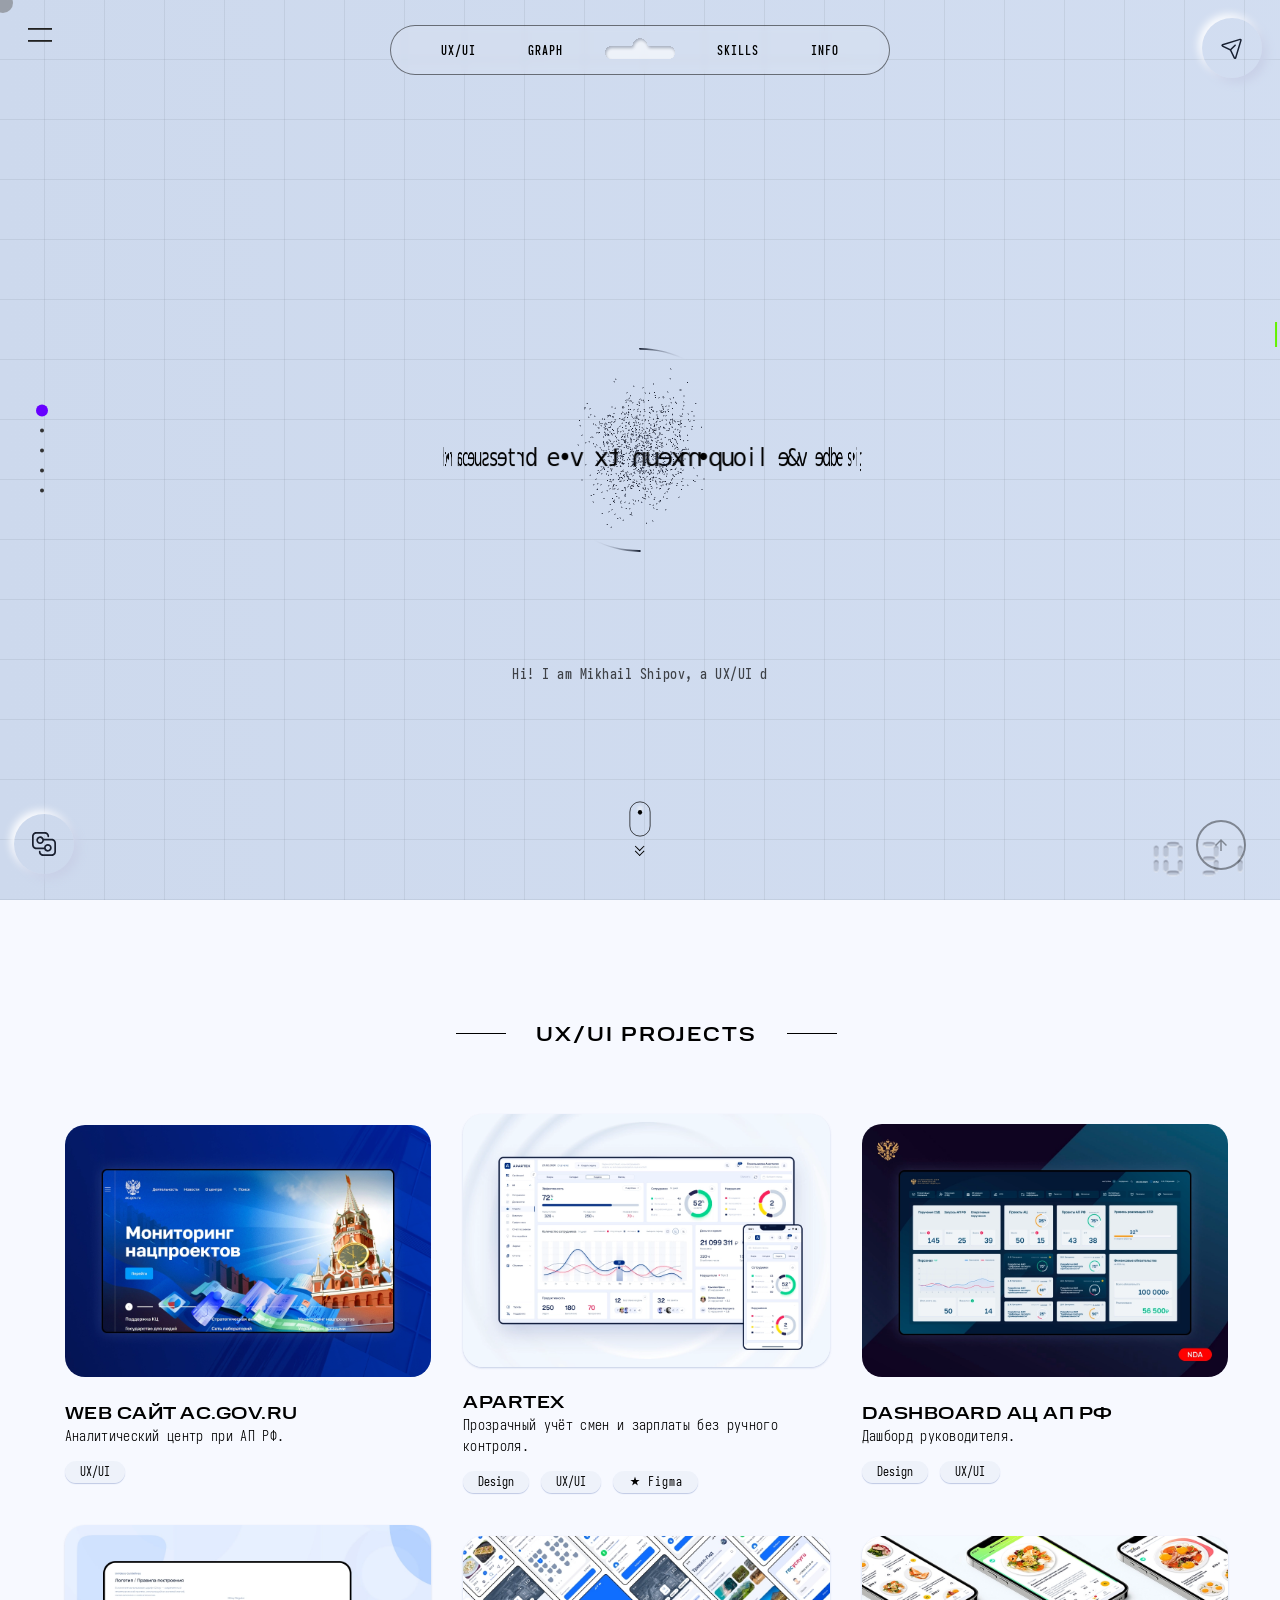
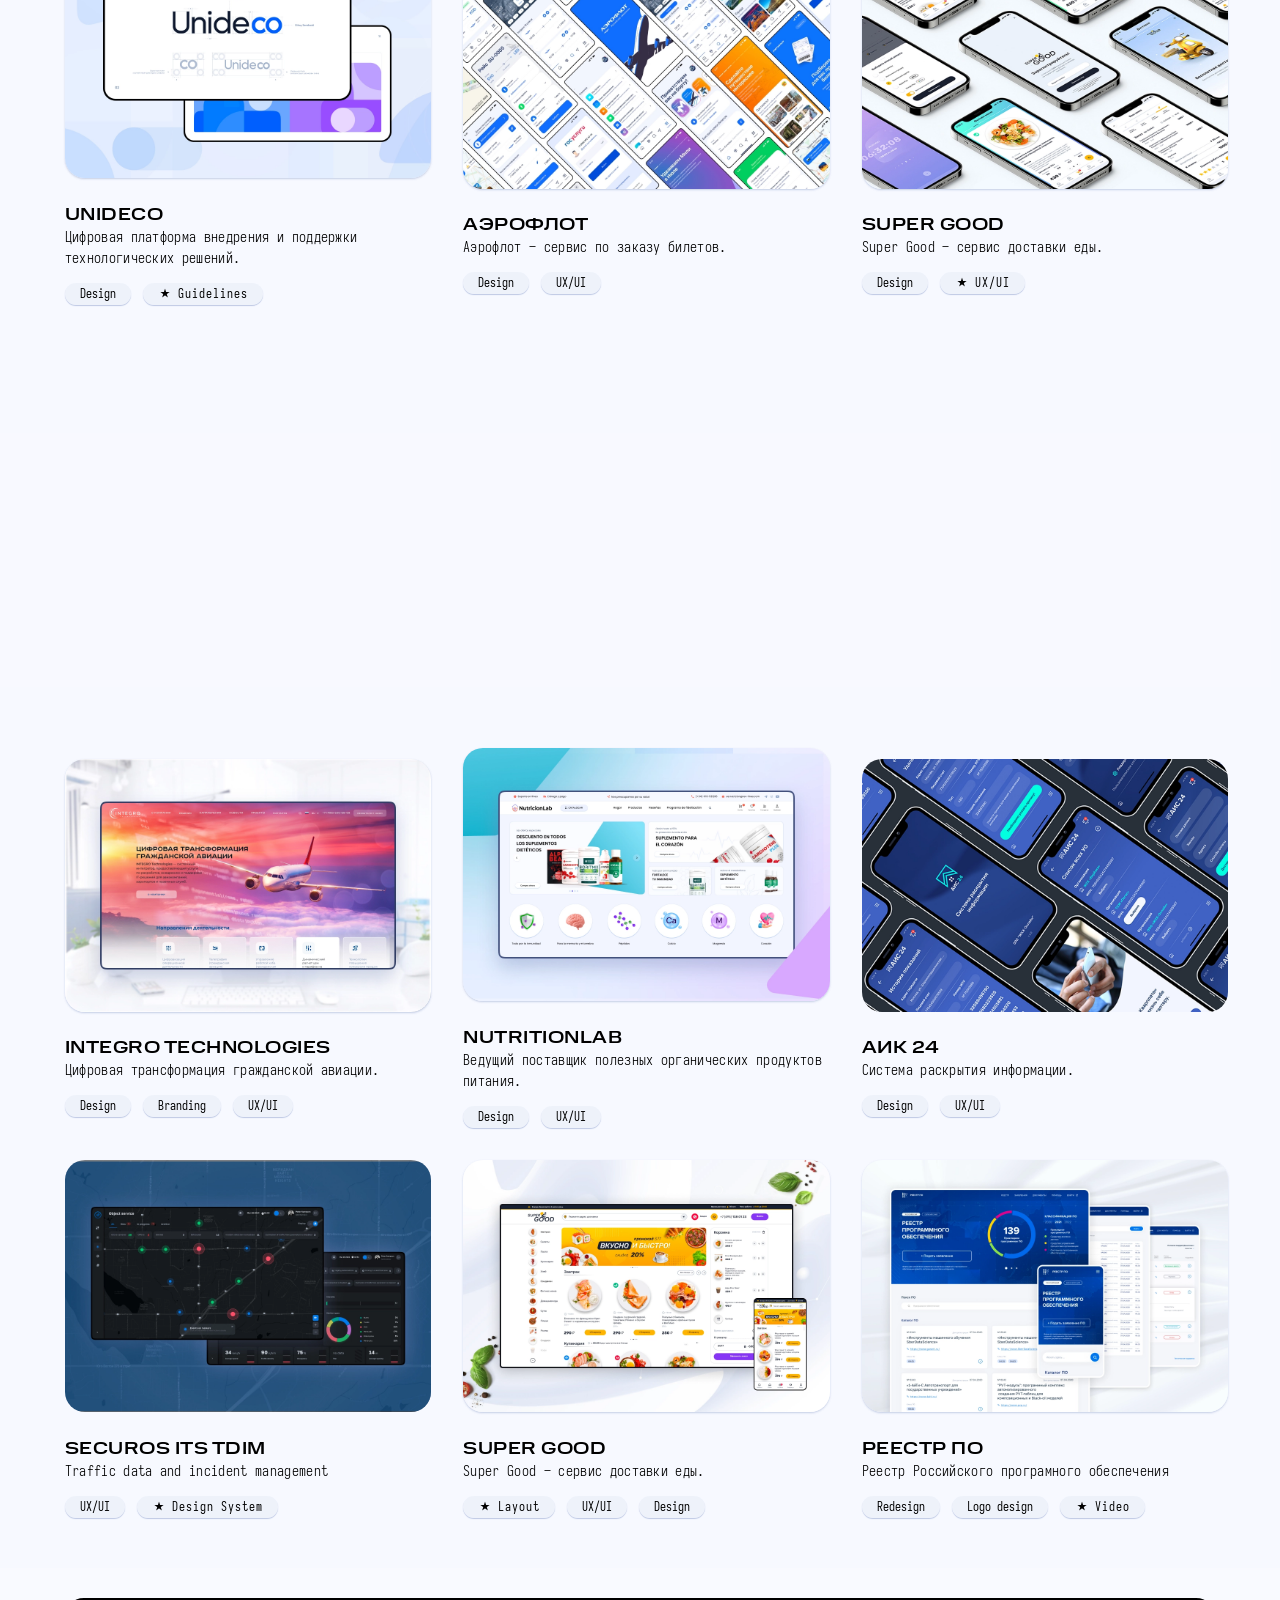
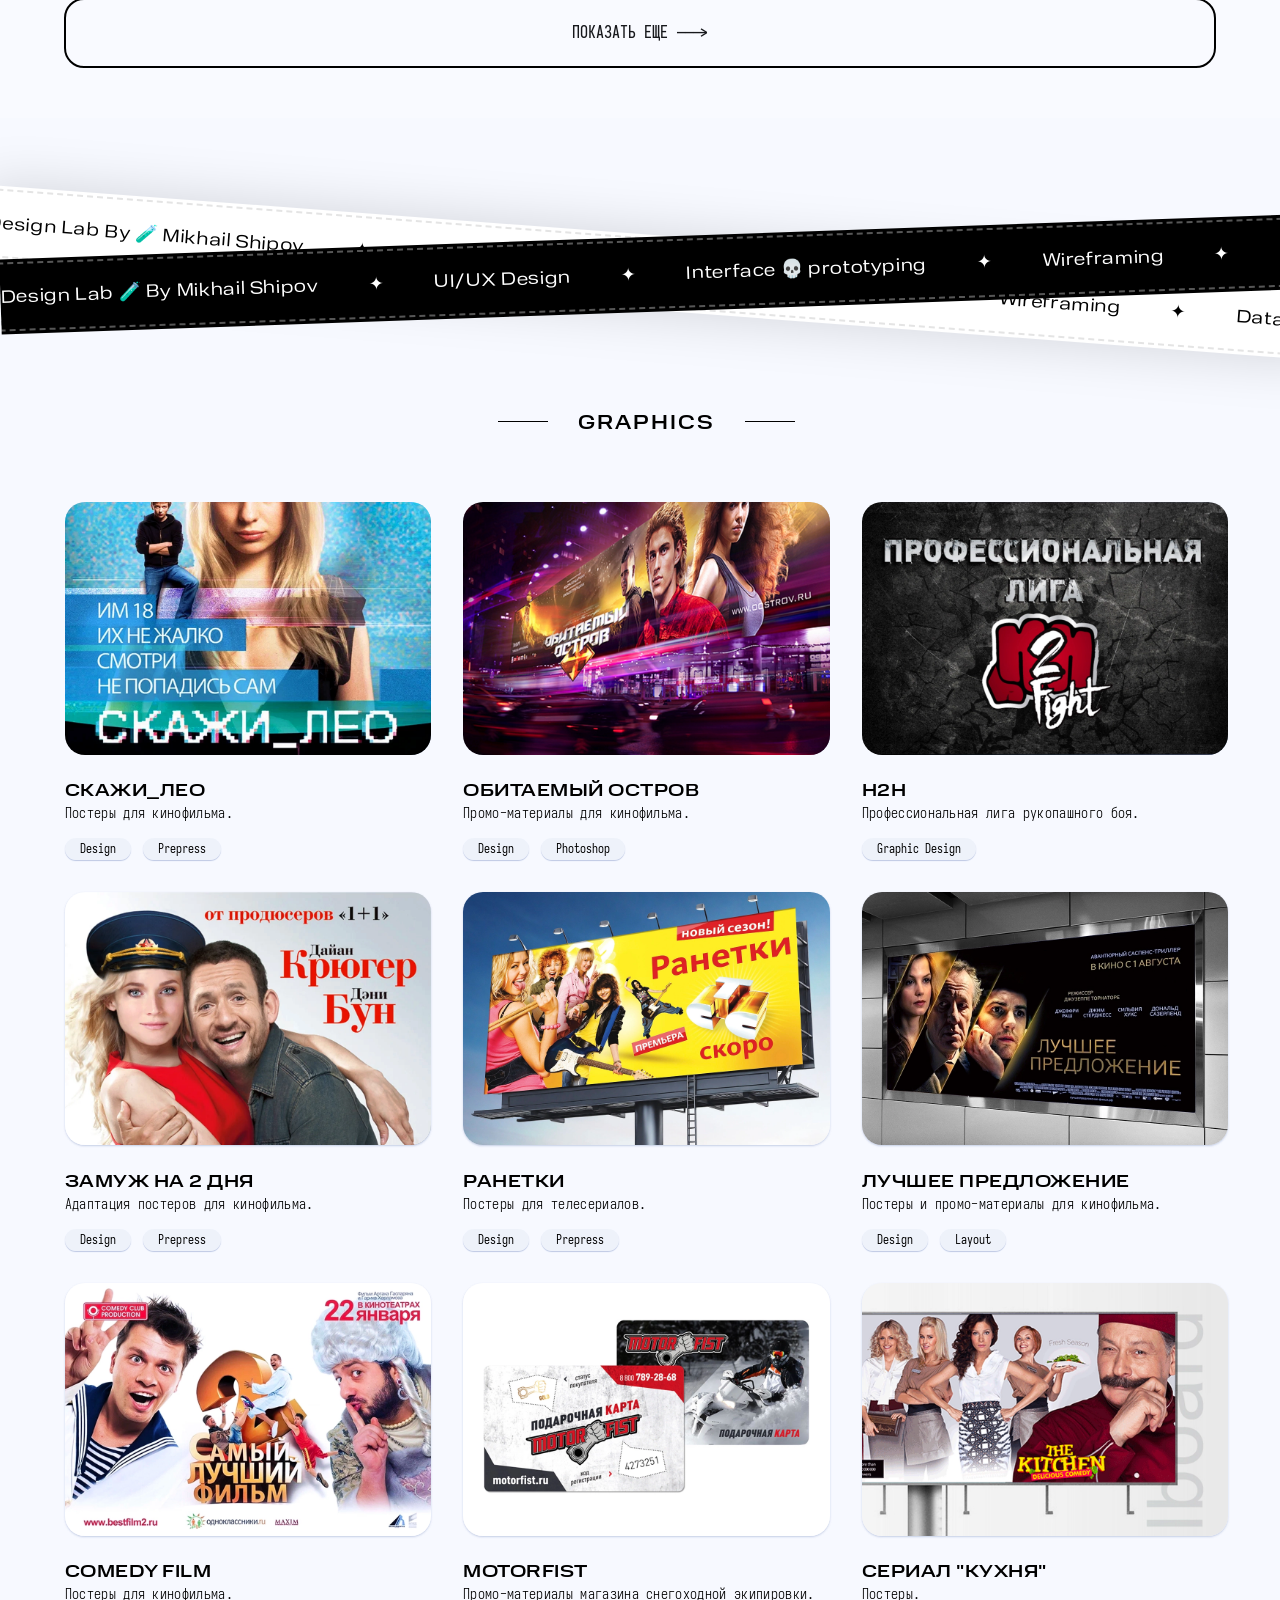
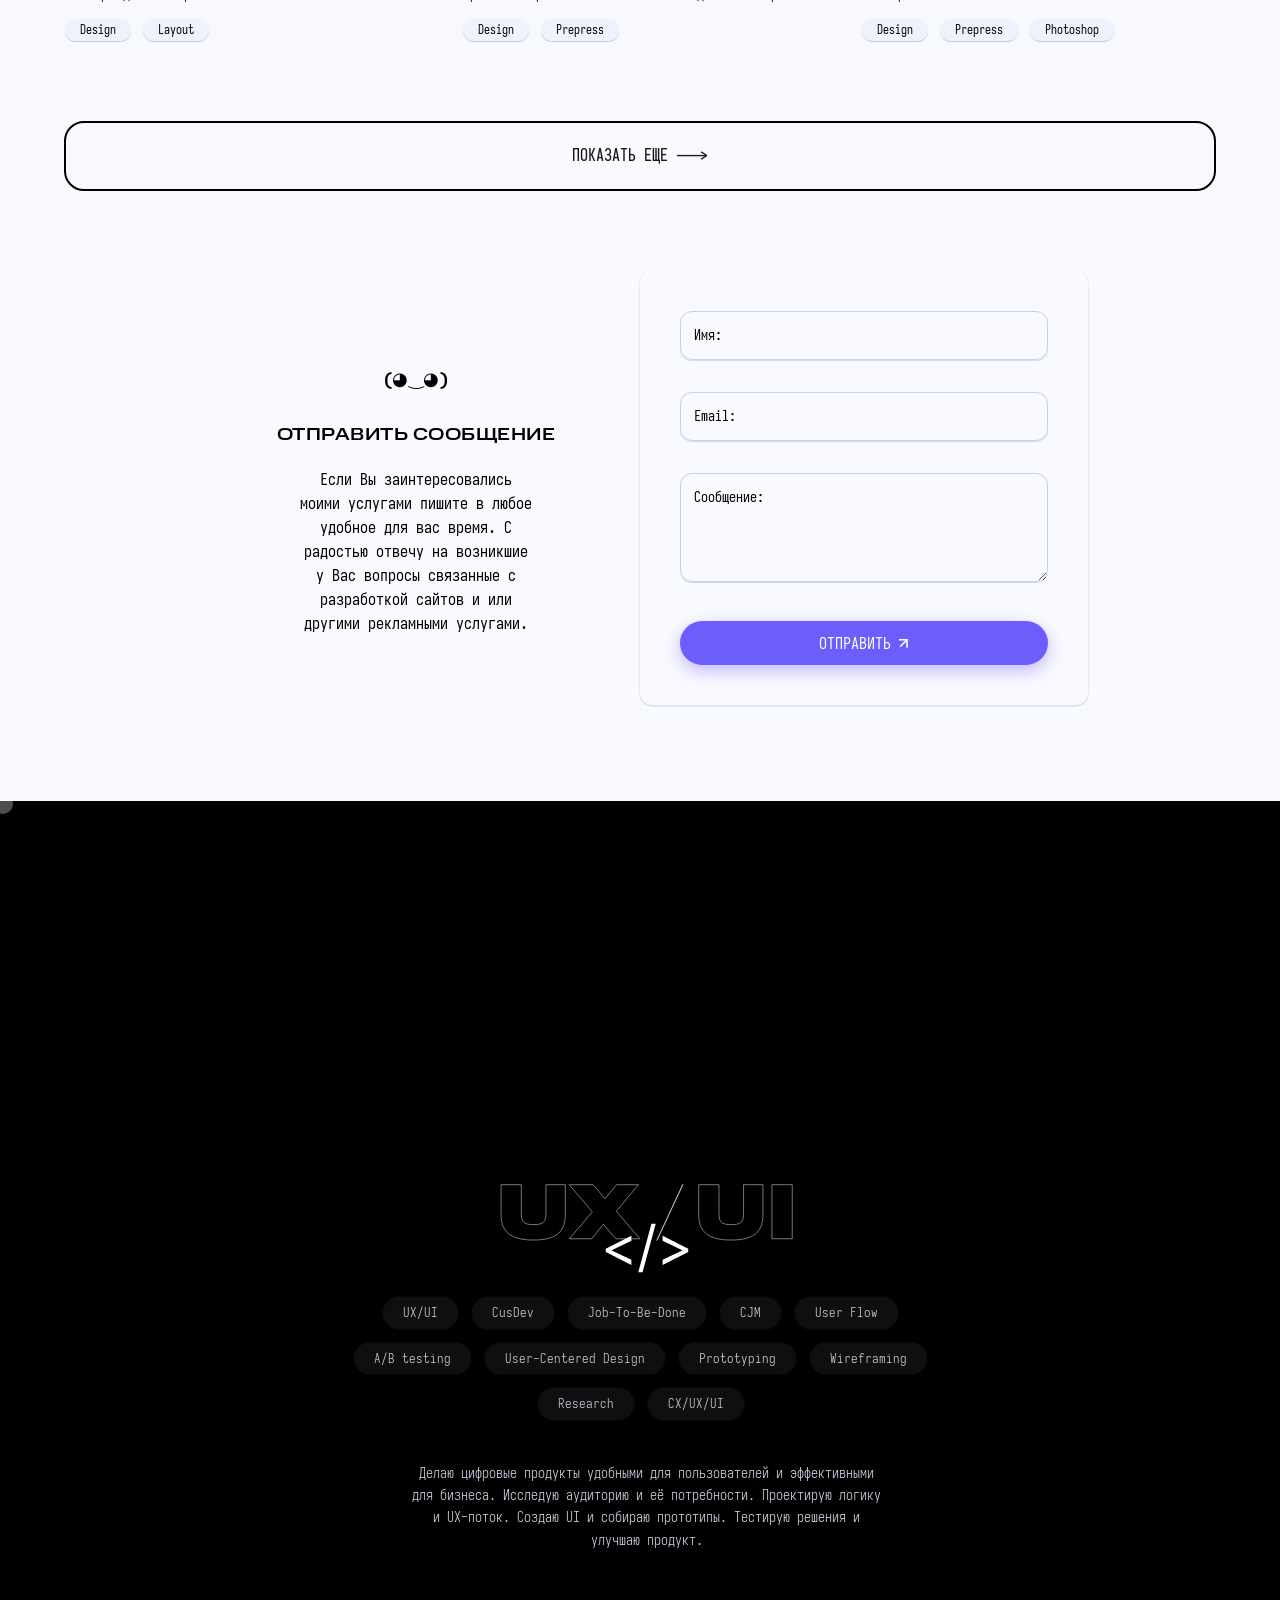
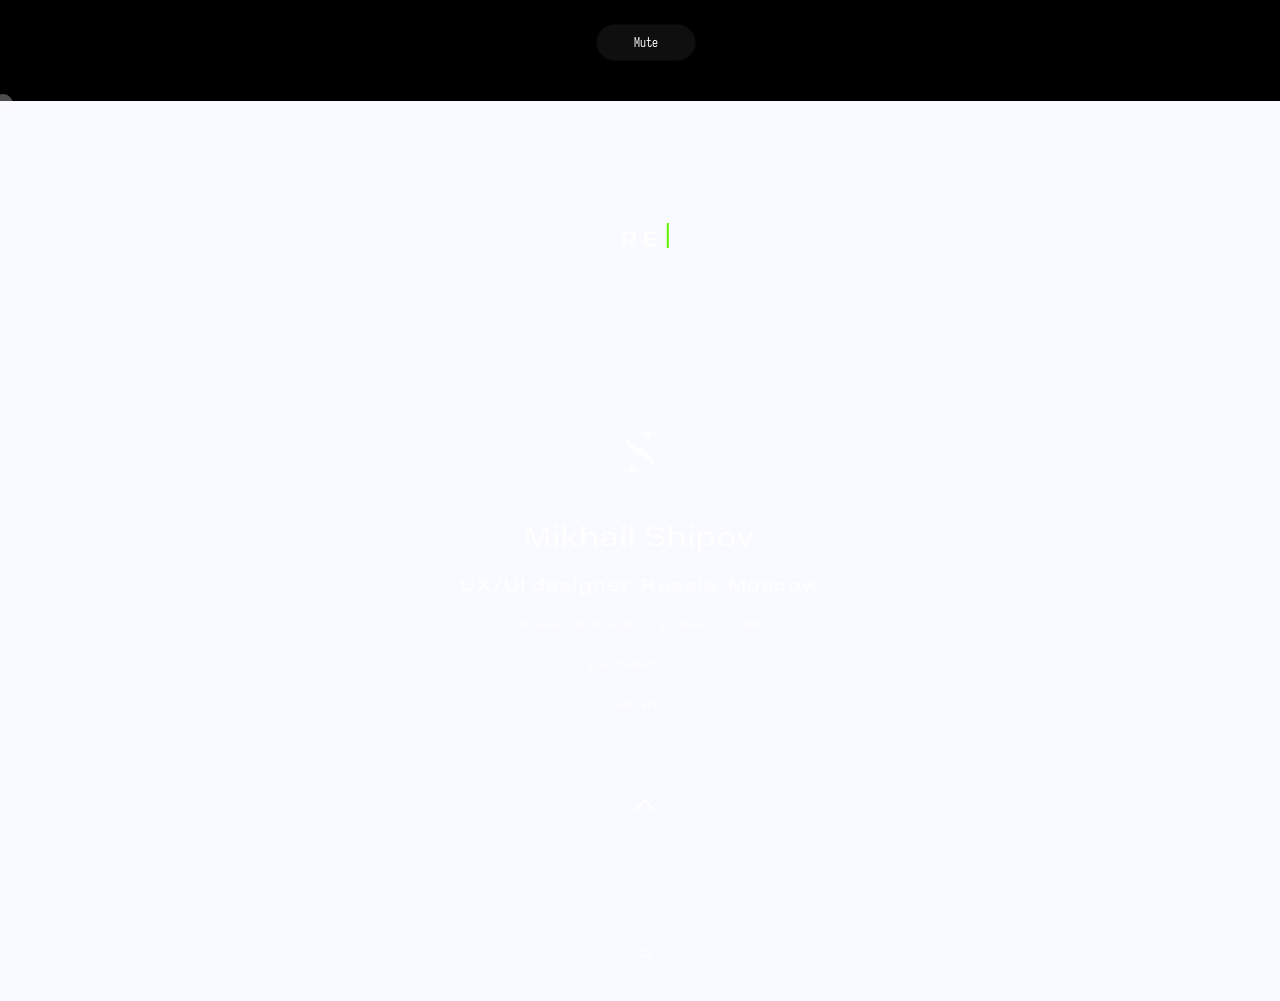
==== index.html @ bec65e96 "Preps" ====
<!DOCTYPE html>
<html>

<head>
	<title>Shipov Mickhail ∞</title>
	<meta http-equiv="Content-Type" content="text/html; charset=UTF-8" />
	<meta name="viewport" content="width=device-width, initial-scale=1, maximum-scale=1.0, user-scalable=no">
	<meta name="description" content="Mikhail Shipov" />
	<meta name="keywords" content="omg!" />
	<meta property="og:type" content="website" />
	<meta property="og:title" content="#web-design #ux #ui" />
	<meta property="og:description" content="Mikhail Shipov portfolio" />
	<meta property="og:image" content="nimg/ogg.jpg" />
	<meta property="og:image:type" content="image/jpg" />
	<meta property="og:image:width" content="537" />
	<meta property="og:image:height" content="240" />

	<link rel="icon" href="nimg/favicon.svg" type="image/svg">
	<link rel="stylesheet" type="text/css" href="float_btn.css">
	<link rel="stylesheet" type="text/css" href="swiper-bundle.min.css">
	<link rel="stylesheet" type="text/css" href="clock.css">
	<link rel="stylesheet" type="text/css" href="style.css">
	<link rel="stylesheet" type="text/css" href="tooltip.css">
	<link rel="stylesheet" type="text/css" href="cursor.css">
	<link rel="stylesheet" type="text/css" href="fullpage.css">
	<link rel="stylesheet" type="text/css" href="animate.min.css">
	<link rel="stylesheet" type="text/css" href="jquery.fancybox.min.css">

	<script src="js/swiper-bundle.min.js"></script>
	<script type="text/javascript" src="js/jquery.min.js"></script>

	<!-- Yandex.Metrika counter -->
<script type="text/javascript">
    (function(m,e,t,r,i,k,a){
        m[i]=m[i]||function(){(m[i].a=m[i].a||[]).push(arguments)};
        m[i].l=1*new Date();
        for (var j = 0; j < document.scripts.length; j++) {if (document.scripts[j].src === r) { return; }}
        k=e.createElement(t),a=e.getElementsByTagName(t)[0],k.async=1,k.src=r,a.parentNode.insertBefore(k,a)
    })(window, document,'script','https://mc.yandex.ru/metrika/tag.js?id=109776034', 'ym');

    ym(109776034, 'init', {ssr:true, webvisor:true, clickmap:true, ecommerce:"dataLayer", referrer: document.referrer, url: location.href, accurateTrackBounce:true, trackLinks:true});
</script>
<noscript><div><img src="https://mc.yandex.ru/watch/109776034" style="position:absolute; left:-9999px;" alt="" /></div></noscript>
<!-- /Yandex.Metrika counter -->
 
	<!-- Google tag (gtag.js) -->
	<script async src="https://www.googletagmanager.com/gtag/js?id=G-ZXL3EDHQ9S"></script>
	<script>
		window.dataLayer = window.dataLayer || [];
		function gtag() { dataLayer.push(arguments); }
		gtag('js', new Date());

		gtag('config', 'G-ZXL3EDHQ9S');
	</script>

</head>

<div class="preloader">
	<div class="load rotating"></div>
	<span class="copy"><a href="https://hh.ru/applicant/resumes?hhtmFrom=employer&hhtmFromLabel=header" target="_blank"
			class="mshipov">m.shipov&nbsp&nbsp</a>@&nbsp&nbsp&nbsp<a class="mshipov"
			href="https://en.wikipedia.org/w/index.php?title=2026&useskin=vector" target="_blank">MMXXVI</a></span>
</div>

<body class="custom-cursor">

	<div class="cursor"></div>
	<div class="cursor-follower"></div>

	<div class="btn" onclick="playAudio('mp3/click.mp3')">
		<div class="link icon"></div>
	</div>
	<div class="overlay">

		<div class="overlay-content">
			<ul id="menu">
				<li><a href="#bio" onclick="playAudio('mp3/click2.mp3')">bio</a></li>
				<li><a href="#cases" onclick="playAudio('mp3/click2.mp3')">ux/ui</a></li>
				<li><a href="#graph" onclick="playAudio('mp3/click2.mp3')">graph</a></li>
				<li><a href="#skills" onclick="playAudio('mp3/click2.mp3')">scl</a></li>
				<li><a href="#info" onclick="playAudio('mp3/click2.mp3')"></audio>inf</a></li>
			</ul>
		</div>
	</div>

	<header>

		<div class="topbar">

			<a href="#bio" class="hole" onclick="playAudio('mp3/click2.mp3')"></a>

			<div class="topbar_menu_wrapper">
				<a href="#cases" class="topbar_item">UX/UI</a>
				<a href="#graph" class="topbar_item">Graph</a>
				<div class="empty">empty</div>
				<a href="#skills" class="topbar_item">Skills</a>
				<a href="#info" class="topbar_item">Info</a>
			</div>

		</div>

	</header>

	<div class="clock" role="img">
		<div class="clock__digit" data-digit="0">
			<div class="clock__digit-stroke"></div>
			<div class="clock__digit-stroke"></div>
			<div class="clock__digit-stroke"></div>
			<div class="clock__digit-stroke"></div>
			<div class="clock__digit-stroke"></div>
			<div class="clock__digit-stroke"></div>
			<div class="clock__digit-stroke"></div>
		</div>
		<div class="clock__digit mright" data-digit="0">
			<div class="clock__digit-stroke"></div>
			<div class="clock__digit-stroke"></div>
			<div class="clock__digit-stroke"></div>
			<div class="clock__digit-stroke"></div>
			<div class="clock__digit-stroke"></div>
			<div class="clock__digit-stroke"></div>
			<div class="clock__digit-stroke"></div>
		</div>
		<div class="clock__digit" data-digit="0">
			<div class="clock__digit-stroke"></div>
			<div class="clock__digit-stroke"></div>
			<div class="clock__digit-stroke"></div>
			<div class="clock__digit-stroke"></div>
			<div class="clock__digit-stroke"></div>
			<div class="clock__digit-stroke"></div>
			<div class="clock__digit-stroke"></div>
		</div>
		<div class="clock__digit" data-digit="0">
			<div class="clock__digit-stroke"></div>
			<div class="clock__digit-stroke"></div>
			<div class="clock__digit-stroke"></div>
			<div class="clock__digit-stroke"></div>
			<div class="clock__digit-stroke"></div>
			<div class="clock__digit-stroke"></div>
			<div class="clock__digit-stroke"></div>
		</div>
	</div>

	<div id="fullpage">

		<div class="cursor_black"></div>
		<div class="cursor_black-follower"></div>

		<div class="section " id="bio" data-theme="dark" data-anchor="bio">

			<div class="grid-overlay"></div>

			<div class="wave"></div>

			<div class="lines">
				<div class="line"></div>
				<div class="line"></div>
				<div class="line"></div>
			</div>

			<a href="#cases" id="moveDown"><span></span><span></span></a>

			<div class="first-container">

				<div class="line"></div>

				<h2 class="glitch">ux•ui & design</h2>

				<div class="line"></div>

				<div class="logo-center">

					<img id="logo" class="next-particle" data-color="#1A2030" data-renderer="webgl"
						data-particle-size="0.1" data-color="#000" data-width="280" data-height="280"
						data-max-width="280" data-max-height="280" data-particle-gap="2" data-gravity="0.28"
						data-noise="75" data-mouse-force="1.8" src="img/log.svg" style="display: none;">

					<div class="inside"><img src="img/inside.svg"></div>

					<dialog open></dialog>

					<h1 data-splittext>ux•ui & design • development • research • custdevx</h1>

				</div>

				<h2>development</h2>

			</div>

			<span class="aboutme typed_promo"></span>

			<a href="#cases">
				<div class='scrolldown' style=color:black;>
					<div class="moveDown" id="moveDown"><span></span><span></span></div>
				</div>
			</a>
		</div>

		<div class="section fp-auto-height cases" id="cases" data-theme="dark" data-anchor="cases">

			<div class="cases_wrap" id="data-container-section1">

				<span class="projects"></span>
				<h4 class="projects">UX/UI projects</h4><span class="projects"></span>

				<div class="boks fadeIn wow">
					<a href="https://ac.gov.ru/" target="_blank"><img src="nimg/webac.webp" width="100%"></a>
					<h3>Web сайт ac.gov.ru</h3>
					<p>Аналитический центр при АП РФ.</p>
					<div class="tag_wrap"><span>UX/UI</span></div>
				</div>

				<div class="boks fadeIn wow">
					<a class="no-shadow" href="nimg/graph/apartex/1.webp"
						data-caption="Apartex — онлайн‑система для автоматизации учёта рабочего времени и управления персоналом в компаниях со сменным графиком."
						data-fancybox="gallery-500"><img class="shadow-sm" src="nimg/apartex.webp" width="100%"></a>

					<a href="nimg/graph/apartex/2.webp" data-fancybox="gallery-500"
						data-options='{"slideClass": "no-shadow"}' style="display: none;"></a>
					<a href="nimg/graph/apartex/3.webp" data-fancybox="gallery-500" style="display: none;"></a>
					<a href="nimg/graph/apartex/4.webp" data-fancybox="gallery-500" style="display: none;"></a>
					<a href="nimg/graph/apartex/5.webp" data-fancybox="gallery-500" style="display: none;"></a>
					<a href="nimg/graph/apartex/6.webp" data-fancybox="gallery-500" style="display: none;"></a>
					<a href="nimg/graph/apartex/7.webp" data-fancybox="gallery-500" style="display: none;"></a>
					<a href="nimg/graph/apartex/8.webp" data-fancybox="gallery-500" style="display: none;"></a>
					<a href="nimg/graph/apartex/9.webp" data-fancybox="gallery-500" style="display: none;"></a>

					<h3>Apartex</h3>
					<p>Прозрачный учёт смен и зарплаты без ручного контроля.</p>
					<div class="tag_wrap"><span>Design</span><span>UX/UI</span><a
							href="https://www.figma.com/design/7a9sHruh0pjw9F0D6gzn3p/%F0%9F%93%8A-Dashboard_Apartex_v.03?node-id=0-1&t=5TYV9adFI167bqvC-1"
							target="_blank"><span>
								<p class="star">★</p>Figma
							</span></a></div>
				</div>

				<div class="boks fadeIn wow">
					<a href="nimg/graph/dbr2.webp" data-fancybox="gallery-400"
						data-caption="Дашборд руководителя АЦ АП РФ. Анимация. Figma."><img src="nimg/dash_1.webp"
							width="100%"></a>
					<a href="nimg/graph/dbr3.webp" data-fancybox="gallery-400"
						data-caption="Дашборд руководителя АЦ АП РФ. Компоненты. Figma." style="display: none;"></a>
					<a href="nimg/graph/dbr4.webp" data-fancybox="gallery-400" style="display: none;"></a>
					<h3>Dashboard АЦ АП РФ</h3>
					<p>Дашборд руководителя.</p>
					<div class="tag_wrap"><span>Design</span><span>UX/UI</span></div>
				</div>

				<div class="boks fadeIn wow">
					<a href="nimg/ud/ud_01.webp" data-caption="Guidelines Unideco." data-fancybox="gallery-62"><img
							class="shadow-sm" src="nimg/ud_1.webp" width="100%"></a>

					<a href="nimg/ud/ud_02.webp" data-fancybox="gallery-62" data-caption="Guidelines Unideco."
						style="display: none;"></a>
					<a href="nimg/ud/ud_04.webp" data-fancybox="gallery-62" data-caption="Guidelines Unideco."
						style="display: none;"></a>
					<a href="nimg/ud/ud_05.webp" data-fancybox="gallery-62" data-caption="Guidelines Unideco."
						style="display: none;"></a>
					<a href="nimg/ud/ud_06.webp" data-fancybox="gallery-62" data-caption="Guidelines Unideco."
						style="display: none;"></a>
					<a href="nimg/ud/ud_07.webp" data-fancybox="gallery-62" data-caption="Guidelines Unideco."
						style="display: none;"></a>
					<a href="nimg/ud/ud_08.webp" data-fancybox="gallery-62" data-caption="Guidelines Unideco."
						style="display: none;"></a>
					<a href="nimg/ud/ud_09.webp" data-fancybox="gallery-62" data-caption="Guidelines Unideco."
						style="display: none;"></a>
					<a href="nimg/ud/ud_10.webp" data-fancybox="gallery-62" data-caption="Guidelines Unideco."
						style="display: none;"></a>
					<a href="nimg/ud/ud_11.webp" data-fancybox="gallery-62" data-caption="Guidelines Unideco."
						style="display: none;"></a>
					<a href="nimg/ud/ud_12.webp" data-fancybox="gallery-62" data-caption="Guidelines Unideco."
						style="display: none;"></a>
					<a href="nimg/ud/ud_13.webp" data-fancybox="gallery-62" data-caption="Guidelines Unideco."
						style="display: none;"></a>
					<a href="nimg/ud/ud_14.webp" data-fancybox="gallery-62" data-caption="Guidelines Unideco."
						style="display: none;"></a>
					<a href="nimg/ud/ud_15.webp" data-fancybox="gallery-62" data-caption="Guidelines Unideco."
						style="display: none;"></a>
					<a href="nimg/ud/ud_16.webp" data-fancybox="gallery-62" data-caption="Guidelines Unideco."
						style="display: none;"></a>
					<a href="nimg/ud/ud_17.webp" data-fancybox="gallery-62" data-caption="Guidelines Unideco."
						style="display: none;"></a>
					<a href="nimg/ud/ud0.webp" data-fancybox="gallery-62" data-caption="Guidelines Unideco."
						style="display: none;"></a>
					<a href="nimg/ud/ud1.webp" data-fancybox="gallery-62" data-caption="Guidelines Unideco."
						style="display: none;"></a>

					<h3>Unideco</h3>
					<p>Цифровая платформа внедрения и поддержки технологических решений.</p>
					<div class="tag_wrap"><span>Design</span><a
							href="https://www.figma.com/design/wmK9vEx8VCmaivEPM6M9CJ/%E2%99%BE%EF%B8%8F-UNIDECO_Brand-book?node-id=1-3&t=uF5qri1z5B6sWWjS-1"
							target="_blank"><span>
								<p class="star">★</p>Guidelines
							</span></a></div>
				</div>

				<div class="boks fadeIn wow">
					<a href="https://www.figma.com/proto/HoxUz0AQEz0js2mH8kgxuz/AERO_F?node-id=2338-51226&p=f&t=hoAQCXMVWVSByBq1-1&scaling=scale-down&content-scaling=fixed&page-id=2338%3A25402&starting-point-node-id=2338%3A43943"
						target="_blank"><img class="shadow-sm" src="nimg/aeroflot.webp" width="100%"></a>
					<h3>Аэрофлот</h3>
					<p>Аэрофлот – сервис по заказу билетов.</p>
					<div class="tag_wrap"><span>Design</span><span>UX/UI</span></div>
				</div>

				<div class="boks fadeIn wow">
					<a href="https://www.behance.net/gallery/139626957/mobile-app" target="_blank"><img
							class="shadow-sm" src="nimg/sg_1.webp" width="100%"></a>
					<h3>Super Good</h3>
					<p>Super Good – сервис доставки еды.</p>
					<div class="tag_wrap"><span>Design</span><a
							href="https://www.figma.com/design/J4qoV9gnaw9E5TO5ggcbyh/super-good_home_mob.v_0.1?node-id=0-1&t=L3OSMu3gFhZnHpWX-1"
							target="_blank"><span>
								<p class="star">★</p>UX/UI
							</span></a></div>
				</div>

				<div class="boks fadeIn wow">
					<a href="https://www.figma.com/design/RyZdDehHCP64fQlwqaXHgC/art?node-id=250-3945&t=nJRA0wa6RSJqf5ZR-1"
						target="_blank"><img src="nimg/artelv.webp" width="100%"></a>
					<h3>ARTELV</h3>
					<p>Производитель товаров для спортивной стрельбы и активного отдыха</p>
					<div class="tag_wrap"><span>Design</span><span>UX/UI</span></div>
				</div>

				<div class="boks fadeIn wow">
					<a href="https://www.figma.com/proto/2NyjJkuhZmkP4HDLs3KiWe/-%E2%99%BB%EF%B8%8F%D0%90%D0%BA%D1%82%D1%83%D0%B0%D0%BB%D1%8C%D0%BD%D0%B0%D1%8F--%D0%96%D0%A1---%D0%9F%D1%80%D0%B8%D0%B5%D0%BC-%D1%81%D0%BE%D1%82%D1%80%D1%83%D0%B4%D0%BD%D0%B8%D0%BA%D0%BE%D0%B2-%D0%BD%D0%B0-%D0%B3%D0%BE%D1%81%D1%83%D0%B4%D0%B0%D1%80%D1%81%D1%82%D0%B2%D0%B5%D0%BD%D0%BD%D1%83%D1%8E-%D0%B3%D1%80%D0%B0%D0%B6%D0%B4%D0%B0%D0%BD%D1%81%D0%BA%D1%83%D1%8E-%D1%81%D0%BB%D1%83%D0%B6%D0%B1%D1%83_v-0.1?node-id=1495-9460&p=f&t=LYPAMicGYdt42pUo-1&scaling=min-zoom&content-scaling=fixed&page-id=1495%3A9456&starting-point-node-id=1495%3A9460"
						target="_blank"><img class="shadow-sm" src="nimg/goss.webp" width="100%"></a>
					<h3>Портал госслужбы</h3>
					<p>Портал государственной гражданской службы.</p>
					<div class="tag_wrap"><a
							href="https://www.figma.com/design/2NyjJkuhZmkP4HDLs3KiWe/-%E2%99%BB%EF%B8%8F%D0%90%D0%BA%D1%82%D1%83%D0%B0%D0%BB%D1%8C%D0%BD%D0%B0%D1%8F--%D0%96%D0%A1---%D0%9F%D1%80%D0%B8%D0%B5%D0%BC-%D1%81%D0%BE%D1%82%D1%80%D1%83%D0%B4%D0%BD%D0%B8%D0%BA%D0%BE%D0%B2-%D0%BD%D0%B0-%D0%B3%D0%BE%D1%81%D1%83%D0%B4%D0%B0%D1%80%D1%81%D1%82%D0%B2%D0%B5%D0%BD%D0%BD%D1%83%D1%8E-%D0%B3%D1%80%D0%B0%D0%B6%D0%B4%D0%B0%D0%BD%D1%81%D0%BA%D1%83%D1%8E-%D1%81%D0%BB%D1%83%D0%B6%D0%B1%D1%83_v-0.1?node-id=1495-9456&t=XPSgLf3SMvqBFFKg-1"
							target="_blank"><span>
								<p class="star">★</p>Figma
							</span></a><span>UX/UI</span></div>
				</div>

				<div class="boks fadeIn wow">
					<a href="https://www.figma.com/proto/0IKfevhXl9HHHuT6cV5jsT/%E2%99%BE%EF%B8%8F-UNIDECO_Landing?node-id=454-4968&p=f&t=kqT7fL78EUEzsCRu-1&scaling=scale-down-width&content-scaling=fixed&page-id=117%3A16096&starting-point-node-id=454%3A4968"
						target="_blank"><img class="shadow-sm" src="nimg/ud_2.webp" width="100%"></a>
					<h3>Unideco</h3>
					<p>Цифровая платформа внедрения и поддержки технологических решений</p>
					<div class="tag_wrap"><span>Design</span><span>UX/UI</span></div>
				</div>

				<div class="boks fadeIn wow">
					<a href="https://www.figma.com/design/C2JGZNbrRRvqjE7wps6Ya4/%E2%9C%A8-INTEGRO-TECH?node-id=0-1&t=5heKHvlIoZXKsVhr-1"
						target="_blank"><img class="shadow-sm" src="nimg/integro.webp" width="100%"></a>
					<h3>Integro Technologies</h3>
					<p>Цифровая трансформация гражданской авиации.</p>
					<div class="tag_wrap"><span>Design</span><span>Branding</span><span>UX/UI</span></div>
				</div>

				<div class="boks fadeIn wow">
					<a href="https://www.figma.com/design/TCTTdSCl4ac4I1xrIVuxuA/%F0%9F%92%8A-Nutritionlab-%F0%9F%A9%BA?node-id=0-1&t=SbzCVdFiUuX99Nmv-1"
						target="_blank"><img class="shadow-sm" src="nimg/nutr.webp" width="100%"></a>
					<h3>Nutritionlab</h3>
					<p>Ведущий поставщик полезных органических продуктов питания.</p>
					<div class="tag_wrap"><span>Design</span><span>UX/UI</span></div>
				</div>

				<div class="boks fadeIn wow">
					<a href="https://www.behance.net/gallery/195392545/zhkh" target="_blank"><img src="nimg/aic.webp"
							width="100%"></a>
					<h3>АИК 24</h3>
					<p>Система раскрытия информации.</p>
					<div class="tag_wrap"><span>Design</span><span>UX/UI</span></div>
				</div>

				<div class="boks fadeIn wow">
					<a href="https://www.figma.com/proto/xcOHPOiarN0Wy0ATIbQ3L8/OS-Web-Gui-ENG-NEW?node-id=1-9176&p=f&t=74Y8UltCbwg8Xhb8-1&scaling=min-zoom&content-scaling=fixed&page-id=0%3A1&starting-point-node-id=1%3A9176"
						target="_blank"><img src="nimg/os.webp" width="100%"></a>
					<h3>SecurOS ITS TDIM</h3>
					<p>Traffic data and incident management</p>
					<div class="tag_wrap"><span>UX/UI</span><a
							href="https://www.figma.com/design/yAfzONtJuWodOtsLWmeO07/Web-GUI-Components?node-id=2-113393&t=l8HJZmgOeZSFLqyK-1"
							target="_blank"><span>
								<p class="star">★</p>Design system
							</span></a></div>
				</div>

				<div class="boks fadeIn wow">
					<a href="https://www.behance.net/gallery/195720095/super-good" target="_blank"><img
							class="shadow-sm" src="nimg/sg_web.webp" width="100%"></a>
					<h3>Super Good</h3>
					<p>Super Good – сервис доставки еды.</p>
					<div class="tag_wrap"><a href="https://maket.supergood.ru/#" target="_blank"><span>
								<p class="star">★</p>Layout
							</span></a><span>UX/UI</span><span>Design</span></div>
				</div>

				<div class="boks fadeIn wow">
					<a href="https://voskhod.ru/upload/projects/reestr/tech.html" target="_blank"><img class="shadow-sm"
							src="nimg/reestr.webp" width="100%"></a>
					<h3>Реестр ПО</h3>
					<p>Реестр Российского програмного обеспечения</p>
					<div class="tag_wrap"><span>Redesign</span><span>Logo design</span><a data-fancybox id="myVideo"
							href="video/video_reestr.mp4"><span>
								<p class="star">★</p>Video
							</span></a></div>
				</div>

			</div>

		</div>
		<div id="data-container-section1">
			<div id="loading-div"></div>
			<div id="fbtn-section1" class="center-align" onclick="lazyload.loadSection1()">ПОКАЗАТЬ ЕЩЕ ---></div>
		</div>

		<div class="custom-marquee_warp" id="marquee">
			<div class="custom-marquee">
				<div class="marquee-content">
					<span>Design Lab 🧪 By Mikhail Shipov</span>
					<span> ✦ </span>
					<span>UI/UX Design</span>
					<span> ✦ </span>
					<span>Interface 💀 prototyping</span>
					<span> ✦ </span>
					<span>Wireframing</span>
					<span> ✦ </span>
					<span>Data 💻 Visualization</span>
					<span> ✦ </span>
					<span>Graphic Design </span>
					<span> ✦ </span>
					<span>Website 🤘 Design</span>
					<span> ✦ </span>
					<span>Branding</span>
					<span> ✦ </span>
					<span>Design Lab 🧪 By Mikhail Shipov</span>
					<span> ✦ </span>
					<span>UI/UX Design</span>
					<span> ✦ </span>
					<span>Interface 💀 prototyping</span>
					<span> ✦ </span>
					<span>Wireframing</span>
					<span> ✦ </span>
					<span>Data 💻 Visualization</span>
					<span> ✦ </span>
					<span>Graphic Design </span>
					<span> ✦ </span>
					<span>Website 🤘 Design</span>
					<span> ✦ </span>
					<span>Branding</span>
					<span> ✦ </span>
				</div>

			</div>
			<div class="custom-marquee2">
				<div class="marquee-content2">
					<span>Design Lab By 🧪 Mikhail Shipov</span>
					<span> ✦ </span>
					<span>UI/UX Design</span>
					<span> ✦ </span>
					<span>Interface prototyping</span>
					<span> ✦ </span>
					<span>Wireframing</span>
					<span> ✦ </span>
					<span>Data Visualization</span>
					<span> ✦ </span>
					<span>Graphic Design </span>
					<span> ✦ </span>
					<span>Website Design</span>
					<span> ✦ </span>
					<span>Branding</span>
					<span> ✦ </span>
					<span>Design Lab 🧪 By Mikhail Shipov</span>
					<span> ✦ </span>
					<span>UI/UX Design</span>
					<span> ✦ </span>
					<span>Interface prototyping</span>
					<span> ✦ </span>
					<span>Wireframing</span>
					<span> ✦ </span>
					<span>Data Visualization</span>
					<span> ✦ </span>
					<span>Graphic Design </span>
					<span> ✦ </span>
					<span>Website Design</span>
					<span> ✦ </span>
					<span>Branding</span>
					<span> ✦ </span>
				</div>
			</div>
		</div>

		<div class="section fp-auto-height graph" id="graph" data-theme="dark" data-anchor="graph">

			<div class="cases_wrap" id="data-container-section2">

				<span class="projects"></span>
				<h4 class="projects">Graphics</h4><span class="projects"></span>

				<div class="boks fadeIn wow">
					<a href="nimg/graph/orig_1.webp" data-fancybox="gallery-1"><img src="nimg/leo.webp"
							width="100%"></a>

					<a href="nimg/graph/orig_2.webp" data-fancybox="gallery-1" style="display: none;"></a>
					<a href="nimg/graph/orig_3.webp" data-fancybox="gallery-1" style="display: none;"></a>

					<h3>Скажи_Лео</h3>
					<p>Постеры для кинофильма.</p>
					<div class="tag_wrap"><span>Design</span><span>Prepress</span></div>
				</div>

				<div class="boks fadeIn wow">
					<a href="nimg/graph/oo1.webp" data-fancybox="gallery-2"><img src="nimg/ostrov.webp"
							width="100%"></a>

					<a href="nimg/graph/oo2.webp" data-fancybox="gallery-2" style="display: none;"></a>
					<a href="nimg/graph/oo3.webp" data-fancybox="gallery-2" style="display: none;"></a>
					<a href="nimg/graph/oo4.webp" data-fancybox="gallery-2" style="display: none;"></a>

					<h3>Обитаемый Остров</h3>
					<p>Промо‑материалы для кинофильма.</p>
					<div class="tag_wrap"><span>Design</span><span>Photoshop</span></div>
				</div>

				<div class="boks fadeIn wow">
					<a href="nimg/h2h.jpg" data-fancybox><img src="nimg/h2h.webp" width="100%"></a>
					<h3>H2H</h3>
					<p>Профессиональная лига рукопашного боя.</p>
					<div class="tag_wrap"><span>Graphic Design</span></div>
				</div>

				<div class="boks fadeIn wow">
					<a href="nimg/graph/zam1.webp" data-fancybox="gallery-3"><img class="shadow-sm" src="nimg/zam.webp"
							width="100%"></a>
					<a href="nimg/graph/zam4.webp" data-fancybox="gallery-3" style="display: none;"></a>
					<a href="nimg/graph/zam2.webp" data-fancybox="gallery-3" style="display: none;"></a>

					<h3>Замуж на 2 дня</h3>
					<p>Адаптация постеров для кинофильма.</p>
					<div class="tag_wrap"><span>Design</span><span>Prepress</span></div>
				</div>

				<div class="boks fadeIn wow">

					<a href="nimg/graph/ran1.webp" data-caption="Постер для телесериала."
						data-fancybox="gallery-662"><img class="shadow-sm" src="nimg/ran.webp" width="100%"></a>

					<a href="nimg/graph/ran2.webp" data-fancybox="gallery-662" data-caption="Постер для телесериала."
						style="display: none;"></a>

					<a href="nimg/graph/ran3.webp" data-fancybox="gallery-662" data-caption="Постер для телесериала."
						style="display: none;"></a>

					<h3>Ранетки</h3>
					<p>Постеры для телесериалов.</p>
					<div class="tag_wrap"><span>Design</span><span>Prepress</span></div>
				</div>

				<div class="boks fadeIn wow">
					<a href="nimg/graph/lp1.webp" data-fancybox="gallery-5"><img class="shadow-sm" src="nimg/lp.webp"
							width="100%"></a>

					<a href="nimg/graph/lp22.webp" data-fancybox="gallery-5" style="display: none;"></a>
					<a href="nimg/graph/lp3.webp" data-fancybox="gallery-5" style="display: none;"></a>

					<h3>Лучшее предложение</h3>
					<p>Постеры и промо-материалы для кинофильма.</p>
					<div class="tag_wrap"><span>Design</span><span>Layout</span></div>
				</div>

				<div class="boks fadeIn wow">
					<a href="nimg/graph/slf1.webp" data-fancybox="gallery-6"><img class="shadow-sm" src="nimg/slf.webp"
							width="100%"></a>

					<a href="nimg/graph/slf3.webp" data-fancybox="gallery-6" style="display: none;"></a>

					<h3>Comedy film</h3>
					<p>Постеры для кинофильма.</p>
					<div class="tag_wrap"><span>Design</span><span>Layout</span></div>
				</div>


				<div class="boks fadeIn wow">
					<a href="nimg/graph/motor1.webp" data-fancybox="gallery-4"><img class="shadow-sm"
							src="nimg/motor.webp" width="100%"></a>

					<a href="nimg/graph/motor2.webp" data-fancybox="gallery-4" style="display: none;"></a>
					<a href="nimg/graph/motor3.webp" data-fancybox="gallery-4" style="display: none;"></a>

					<h3>Motorfist</h3>
					<p>Промо-материалы магазина снегоходной экипировки.</p>
					<div class="tag_wrap"><span>Design</span><span>Prepress</span></div>
				</div>

				<div class="boks fadeIn wow">
					<a href="nimg/graph/kxn2.webp" data-fancybox="gallery-8"><img class="shadow-sm" src="nimg/kxn.webp"
							width="100%"></a>

					<a href="nimg/graph/kxn3.webp" data-fancybox="gallery-8" style="display: none;"></a>

					<h3>Сериал "Кухня"</h3>
					<p>Постеры.</p>
					<div class="tag_wrap"><span>Design</span><span>Prepress</span><span>Photoshop</span></div>
				</div>

			</div>
		</div>

		<div id="data-container-section2">
			<div id="loading-div"></div>
			<div id="fbtn-section2" class="center-align" onclick="lazyload.loadSection2()">ПОКАЗАТЬ ЕЩЕ ---></div>
		</div>

		<div class="mesage_wrap">

			<div class="cta">
				<h3 class="mb20 animate__tada wow">(◕‿◕)</h3>
				<h3>Отправить сообщение</h3>
				<p>Если Вы заинтересовались моими услугами пишите в любое удобное для вас время.
					C радостью отвечу на возникшие у Вас вопросы связанные с разработкой сайтов и или другими рекламными
					услугами.</p>

			</div>

			<div class="mesage">

				<form id="emailForm" class="shadow-sm" action="send_email.php" method="POST">

					<div class="form-group">

						<div class="col-3 input-effect">
							<input class="effect-22" type="text" id="name" name="name" required placeholder="">
							<label for="name">Имя:</label>
							<span class="focus-bg"></span>
						</div>

					</div>

					<div class="form-group">

						<div class="col-3 input-effect">
							<input class="effect-22" type="email" id="email" name="email" required placeholder="">
							<label for="email">Email:</label>
							<span class="focus-bg"></span>
						</div>

					</div>

					<div class="form-group">
						<div class="col-3 input-effect">
							<textarea class="effect-22" id="message" name="message" rows="5" required
								placeholder=""></textarea>
							<label for="message">Сообщение:</label>
							<span class="focus-bg"></span>
						</div>
					</div>

					<button class="send" type="submit">Отправить
						<svg width="10" height="10" viewBox="0 0 8 8" fill="none">
							<path
								d="M1.32583 6.62913L5.82037 2.13458V7.07549L7.07107 7.07107V0H0L5.26836e-08 1.24628L4.93649 1.25069L0.441942 5.74524L1.32583 6.62913Z"
								fill="white" style="fill:white;fill-opacity:1;" />
						</svg>
					</button>
				</form>
				<div id="response"></div>

			</div>

		</div>

		<div class="section skills" id="skills" data-theme="light" data-anchor="skills">

			<button id="muteBtn" class="audio-btn">Mute</button>
			<div style="--swiper-navigation-color: #fff; --swiper-pagination-color: #fff" class="swiper mySwiper">

				<div class="parallax-bg" data-swiper-parallax="0%">

					<video playsinline autoplay muted loop id="bgvid">
						<source src="video/bg-video-mxdr.mp4" type="video/mp4">
					</video>
				</div>

				<div class="swiper-wrapper">
					<audio loop data-autoplay id="myAudio">
						<source src="mp3/Sub Focus - Elevate.mp3" type="audio/mp3">
						<source src="mp3/Sub Focus - Elevate.ogg" type="audio/ogg">
					</audio>
					<div class="swiper-slide">

						<div class="chart"><img src="nimg/chart.svg"></div>

						<div class="parent">
							<div class="center">
								<span class="filled">
									<svg xmlns="http://www.w3.org/2000/svg" width="366" height="72" viewBox="0 0 366 72"
										fill="none">
										<path
											d="M228.051 0.596497L195.463 70.5959L195.139 70.5965L227.728 0.597009L228.051 0.596497Z"
											fill="white" style="fill:#ffffff95;fill-opacity:1;" />
										<path
											d="M228.051 0.596497L195.463 70.5959L195.139 70.5965L227.728 0.597009L228.051 0.596497Z"
											stroke="white" style="stroke:#ffffff95;stroke-opacity:1;"
											stroke-width="1" />
										<path
											d="M247.642 1.00214H272.961V37.7307C272.961 40.4731 273.257 42.6931 273.848 44.3909C274.44 46.0885 275.359 47.427 276.607 48.4065C277.855 49.3207 279.431 49.9736 281.336 50.3653C283.306 50.6918 285.638 50.855 288.331 50.855C291.024 50.855 293.323 50.6918 295.227 50.3653C297.199 49.9736 298.807 49.3207 300.055 48.4065C301.304 47.427 302.224 46.0885 302.814 44.3909C303.405 42.6931 303.701 40.4731 303.701 37.7307V1.00214H327.937V38.7101C327.937 44.5867 327.05 49.5491 325.277 53.5975C323.504 57.5804 320.91 60.8126 317.494 63.2938C314.078 65.7098 309.907 67.4726 304.981 68.5827C300.121 69.6275 294.571 70.1498 288.331 70.1498C281.894 70.1498 276.147 69.6275 271.09 68.5827C266.099 67.4726 261.861 65.7098 258.38 63.2938C254.9 60.8126 252.24 57.5804 250.401 53.5975C248.561 49.5491 247.642 44.5867 247.642 38.7101V1.00214Z"
											stroke="white" style="stroke:#ffffff95;stroke-opacity:1;"
											stroke-width="1" />
										<path d="M364.578 1.00214V68.5827H339.159V1.00214H364.578Z" stroke="white"
											style="stroke:#ffffff95;stroke-opacity:1;" stroke-width="1" />
										<path
											d="M0.595215 1.00214H25.9155V37.7307C25.9155 40.4731 26.211 42.6931 26.8022 44.3909C27.3932 46.0885 28.3128 47.427 29.5609 48.4065C30.8087 49.3207 32.3851 49.9736 34.2898 50.3653C36.2603 50.6918 38.592 50.855 41.285 50.855C43.9779 50.855 46.2768 50.6918 48.1816 50.3653C50.1519 49.9736 51.7611 49.3207 53.0092 48.4065C54.257 47.427 55.1766 46.0885 55.7678 44.3909C56.3589 42.6931 56.6545 40.4731 56.6545 37.7307V1.00214H80.891V38.7101C80.891 44.5867 80.0042 49.5491 78.2309 53.5975C76.4575 57.5804 73.863 60.8126 70.4477 63.2938C67.0322 65.7098 62.8614 67.4726 57.9353 68.5827C53.0748 69.6275 47.5248 70.1498 41.285 70.1498C34.8482 70.1498 29.1011 69.6275 24.0435 68.5827C19.0518 67.4726 14.8153 65.7098 11.3342 63.2938C7.85303 60.8126 5.19293 57.5804 3.35384 53.5975C1.51476 49.5491 0.595215 44.5867 0.595215 38.7101V1.00214Z"
											stroke="white" style="stroke:#ffffff95;stroke-opacity:1;"
											stroke-width="1" />
										<path
											d="M86.005 68.5827L114.675 34.7924L85.7094 1.00214H115.759L130.537 18.5339L144.922 1.00214H172.41L144.626 34.2048L174.084 68.5827H144.034L128.567 50.4633L113.69 68.5827H86.005Z"
											stroke="white" style="stroke:#ffffff95;stroke-opacity:1;"
											stroke-width="1" />
									</svg>

									<span class="stroked">
										<svg xmlns="http://www.w3.org/2000/svg" width="366" height="72"
											viewBox="0 0 366 72" fill="none">
											<path
												d="M228.372 0.917603L195.783 70.917L195.459 70.9176L228.048 0.918115L228.372 0.917603Z"
												fill="white" style="fill:white;fill-opacity:1;" />
											<path
												d="M247.962 1.32325H273.281V38.0518C273.281 40.7943 273.577 43.0142 274.169 44.712C274.76 46.4096 275.68 47.7481 276.927 48.7276C278.175 49.6418 279.751 50.2947 281.656 50.6864C283.627 51.0129 285.959 51.1762 288.651 51.1762C291.344 51.1762 293.644 51.0129 295.548 50.6864C297.519 50.2947 299.128 49.6418 300.375 48.7276C301.624 47.7481 302.544 46.4096 303.134 44.712C303.726 43.0142 304.021 40.7943 304.021 38.0518V1.32325H328.258V39.0312C328.258 44.9078 327.37 49.8702 325.597 53.9186C323.824 57.9016 321.23 61.1337 317.814 63.6149C314.399 66.0309 310.228 67.7937 305.301 68.9038C300.441 69.9486 294.891 70.4709 288.651 70.4709C282.214 70.4709 276.467 69.9486 271.41 68.9038C266.419 67.7937 262.181 66.0309 258.7 63.6149C255.22 61.1337 252.56 57.9016 250.721 53.9186C248.882 49.8702 247.962 44.9078 247.962 39.0312V1.32325Z"
												fill="white" style="fill:white;fill-opacity:1;" />
											<path d="M364.898 1.32325V68.9038H339.479V1.32325H364.898Z" fill="white"
												style="fill:white;fill-opacity:1;" />
											<path
												d="M0.915527 1.32325H26.2359V38.0518C26.2359 40.7943 26.5313 43.0142 27.1225 44.712C27.7136 46.4096 28.6332 47.7481 29.8812 48.7276C31.129 49.6418 32.7055 50.2947 34.6101 50.6864C36.5806 51.0129 38.9123 51.1762 41.6053 51.1762C44.2982 51.1762 46.5971 51.0129 48.5019 50.6864C50.4722 50.2947 52.0815 49.6418 53.3295 48.7276C54.5773 47.7481 55.4969 46.4096 56.0881 44.712C56.6792 43.0142 56.9748 40.7943 56.9748 38.0518V1.32325H81.2113V39.0312C81.2113 44.9078 80.3245 49.8702 78.5512 53.9186C76.7778 57.9016 74.1833 61.1337 70.768 63.6149C67.3525 66.0309 63.1817 67.7937 58.2556 68.9038C53.3951 69.9486 47.8451 70.4709 41.6053 70.4709C35.1685 70.4709 29.4214 69.9486 24.3638 68.9038C19.3721 67.7937 15.1356 66.0309 11.6545 63.6149C8.17334 61.1337 5.51324 57.9016 3.67415 53.9186C1.83507 49.8702 0.915527 44.9078 0.915527 39.0312V1.32325Z"
												fill="white" style="fill:white;fill-opacity:1;" />
											<path
												d="M86.3253 68.9038L114.995 35.1135L86.0297 1.32325H116.079L130.857 18.855L145.242 1.32325H172.73L144.946 34.5259L174.404 68.9038H144.355L128.887 50.7844L114.01 68.9038H86.3253Z"
												fill="white" style="fill:white;fill-opacity:1;" />
											<path
												d="M228.372 0.917603L195.783 70.917L195.459 70.9176L228.048 0.918115L228.372 0.917603Z"
												stroke="white" style="stroke:#fff;stroke-opacity:1;" stroke-width="1" />
											<path
												d="M247.962 1.32325H273.281V38.0518C273.281 40.7943 273.577 43.0142 274.169 44.712C274.76 46.4096 275.68 47.7481 276.927 48.7276C278.175 49.6418 279.751 50.2947 281.656 50.6864C283.627 51.0129 285.959 51.1762 288.651 51.1762C291.344 51.1762 293.644 51.0129 295.548 50.6864C297.519 50.2947 299.128 49.6418 300.375 48.7276C301.624 47.7481 302.544 46.4096 303.134 44.712C303.726 43.0142 304.021 40.7943 304.021 38.0518V1.32325H328.258V39.0312C328.258 44.9078 327.37 49.8702 325.597 53.9186C323.824 57.9016 321.23 61.1337 317.814 63.6149C314.399 66.0309 310.228 67.7937 305.301 68.9038C300.441 69.9486 294.891 70.4709 288.651 70.4709C282.214 70.4709 276.467 69.9486 271.41 68.9038C266.419 67.7937 262.181 66.0309 258.7 63.6149C255.22 61.1337 252.56 57.9016 250.721 53.9186C248.882 49.8702 247.962 44.9078 247.962 39.0312V1.32325Z"
												stroke="white" style="stroke:white;stroke-opacity:1;"
												stroke-width="1" />
											<path d="M364.898 1.32325V68.9038H339.479V1.32325H364.898Z" stroke="white"
												style="stroke:#62F300;stroke-opacity:1;" stroke-width="1" />
											<path
												d="M0.915527 1.32325H26.2359V38.0518C26.2359 40.7943 26.5313 43.0142 27.1225 44.712C27.7136 46.4096 28.6332 47.7481 29.8812 48.7276C31.129 49.6418 32.7055 50.2947 34.6101 50.6864C36.5806 51.0129 38.9123 51.1762 41.6053 51.1762C44.2982 51.1762 46.5971 51.0129 48.5019 50.6864C50.4722 50.2947 52.0815 49.6418 53.3295 48.7276C54.5773 47.7481 55.4969 46.4096 56.0881 44.712C56.6792 43.0142 56.9748 40.7943 56.9748 38.0518V1.32325H81.2113V39.0312C81.2113 44.9078 80.3245 49.8702 78.5512 53.9186C76.7778 57.9016 74.1833 61.1337 70.768 63.6149C67.3525 66.0309 63.1817 67.7937 58.2556 68.9038C53.3951 69.9486 47.8451 70.4709 41.6053 70.4709C35.1685 70.4709 29.4214 69.9486 24.3638 68.9038C19.3721 67.7937 15.1356 66.0309 11.6545 63.6149C8.17334 61.1337 5.51324 57.9016 3.67415 53.9186C1.83507 49.8702 0.915527 44.9078 0.915527 39.0312V1.32325Z"
												stroke="white" style="stroke:white;stroke-opacity:1;"
												stroke-width="1" />
											<path
												d="M86.3253 68.9038L114.995 35.1135L86.0297 1.32325H116.079L130.857 18.855L145.242 1.32325H172.73L144.946 34.5259L174.404 68.9038H144.355L128.887 50.7844L114.01 68.9038H86.3253Z"
												stroke="white" style="stroke:white;stroke-opacity:1;"
												stroke-width="1" />
										</svg>
									</span>
								</span>
							</div>
						</div>

						<div class="skills-tag">
							<span class="skills-tag_item zoomIn wow">UX/UI</span>
							<span class="skills-tag_item zoomIn wow">CusDev</span>
							<span class="skills-tag_item zoomIn wow">Job-To-Be-Done</span>
							<span class="skills-tag_item zoomIn wow">CJM</span>
							<span class="skills-tag_item zoomIn wow">User Flow</span>
							<span class="skills-tag_item zoomIn wow">A/B testing</span>
							<span class="skills-tag_item zoomIn wow">User-Centered Design</span>
							<span class="skills-tag_item zoomIn wow">Prototyping</span>
							<span class="skills-tag_item zoomIn wow">Wireframing</span>
							<span class="skills-tag_item zoomIn wow">Research</span>
							<span class="skills-tag_item zoomIn wow">CX/UX/UI</span>
						</div>

						<span class="text_sk">
							Делаю цифровые продукты удобными для пользователей и эффективными для бизнеса. Исследую
							аудиторию и её потребности.
							Проектирую логику и UX‑поток. Создаю UI и собираю прототипы. Тестирую решения и улучшаю
							продукт.
						</span>

					</div>

					<div class="swiper-slide">

						<div class="chart"><img src="nimg/chart.svg"></div>

						<div class="parent">
							<div class="center">
								<span class="filled">
									<svg xmlns="http://www.w3.org/2000/svg" width="460" height="72" viewBox="0 0 460 72"
										fill="none">
										<path
											d="M42.4789 49.2653C44.6118 49.2653 46.4863 49.1684 48.1021 48.9745C49.7827 48.7159 51.1723 48.2312 52.2711 47.5202C53.3699 46.8092 54.1779 45.8397 54.6949 44.6116C55.2767 43.3189 55.5675 41.6384 55.5675 39.57V31.6199C55.5675 27.8064 54.4687 25.2533 52.2711 23.9606C50.0735 22.6033 46.8094 21.9246 42.4789 21.9246H25.6091V49.2653H42.4789ZM44.4179 2.14621C50.1705 2.14621 55.309 2.6633 59.8334 3.69746C64.3579 4.73163 68.1714 6.5091 71.2739 9.02988C74.3764 11.5506 76.7356 14.9763 78.3515 19.3069C80.032 23.5728 80.8722 28.9699 80.8722 35.498C80.8722 42.2201 80.032 47.7464 78.3515 52.077C76.7356 56.4075 74.3764 59.8332 71.2739 62.354C68.1714 64.8748 64.3579 66.6199 59.8334 67.5894C55.309 68.559 50.1705 69.0437 44.4179 69.0437H0.595215V2.14621H44.4179Z"
											stroke="white" style="stroke:#ffffff95;stroke-opacity:1;"
											stroke-width="1" />
										<path
											d="M155.996 2.14621V20.4703H115.082V25.9966H145.816V43.6421H115.082V50.7196H156.481V69.0437H90.0684V2.14621H155.996Z"
											stroke="white" style="stroke:#ffffff95;stroke-opacity:1;"
											stroke-width="1" />
										<path
											d="M189.444 46.7446C189.897 49.2007 191.189 50.9135 193.322 51.8831C195.455 52.8526 199.01 53.3374 203.987 53.3374C208.641 53.3374 212.067 53.0465 214.264 52.4648C216.527 51.8831 217.658 50.6873 217.658 48.8775C217.658 47.5848 216.914 46.6476 215.428 46.0659C213.941 45.4195 211.937 44.9671 209.417 44.7085C206.96 44.45 204.149 44.2884 200.982 44.2238C197.879 44.0945 194.68 43.8683 191.383 43.5451C188.152 43.2219 184.952 42.7049 181.785 41.9939C178.683 41.2182 175.871 40.0871 173.35 38.6005C170.894 37.1139 168.923 35.1748 167.436 32.7833C165.949 30.3272 165.206 27.1924 165.206 23.3789C165.206 19.1776 166.046 15.6227 167.727 12.7141C169.472 9.8055 171.928 7.47863 175.095 5.73347C178.327 3.92368 182.237 2.63098 186.827 1.85536C191.48 1.0151 196.748 0.594971 202.63 0.594971C208.641 0.594971 213.973 1.0151 218.627 1.85536C223.281 2.63098 227.224 3.92368 230.455 5.73347C233.752 7.54326 236.273 9.87013 238.018 12.7141C239.828 15.558 240.829 19.016 241.023 23.088H215.719C215.395 21.0197 214.167 19.6301 212.034 18.9191C209.901 18.2081 206.702 17.8526 202.436 17.8526C198.364 17.8526 195.229 18.1111 193.032 18.6282C190.834 19.1453 189.735 20.1471 189.735 21.6338C189.735 22.9265 190.479 23.8637 191.965 24.4454C193.452 25.0271 195.423 25.4796 197.879 25.8027C200.4 26.0613 203.212 26.2552 206.314 26.3844C209.481 26.5137 212.681 26.7723 215.912 27.1601C219.209 27.4832 222.408 28.0326 225.511 28.8083C228.678 29.5193 231.49 30.6504 233.946 32.2016C236.467 33.6882 238.47 35.6919 239.957 38.2127C241.443 40.6688 242.187 43.7713 242.187 47.5202C242.187 55.8581 238.923 61.8046 232.394 65.3595C225.931 68.8498 216.268 70.595 203.406 70.595C196.748 70.595 190.996 70.1102 186.148 69.1407C181.365 68.1712 177.39 66.7169 174.223 64.7778C171.056 62.8387 168.632 60.3826 166.951 57.4094C165.335 54.3715 164.398 50.8166 164.14 46.7446H189.444Z"
											stroke="white" style="stroke:#ffffff95;stroke-opacity:1;"
											stroke-width="1" />
										<path d="M276.323 2.14621V69.0437H251.309V2.14621H276.323Z" stroke="white"
											style="stroke:#ffffff95;stroke-opacity:1;" stroke-width="1" />
										<path
											d="M285.522 35.595C285.522 28.8729 286.46 23.282 288.334 18.8221C290.273 14.2977 293.02 10.7104 296.575 8.06035C300.195 5.34567 304.557 3.43892 309.664 2.34012C314.835 1.17669 320.652 0.594971 327.115 0.594971C333.126 0.594971 338.556 1.0151 343.403 1.85536C348.316 2.69562 352.549 4.08528 356.104 6.02433C359.659 7.96339 362.503 10.5488 364.636 13.7806C366.834 16.9477 368.191 20.8904 368.708 25.6088H343.403C342.563 23.0234 340.883 21.3429 338.362 20.5673C335.841 19.727 332.092 19.3069 327.115 19.3069C324.594 19.3069 322.332 19.4685 320.328 19.7916C318.325 20.1148 316.612 20.7289 315.19 21.6338C313.833 22.474 312.766 23.6698 311.991 25.221C311.215 26.7076 310.827 28.679 310.827 31.1351V40.3457C310.827 42.8664 311.183 44.9025 311.894 46.4537C312.669 47.9403 313.768 49.1037 315.19 49.944C316.677 50.7196 318.486 51.2367 320.619 51.4953C322.752 51.7538 325.176 51.8831 327.891 51.8831C332.932 51.8831 336.843 51.5276 339.622 50.8166C342.466 50.1056 344.211 48.4574 344.858 45.872H326.34V30.3595H369.387V40.1518C369.387 45.9043 368.385 50.7196 366.381 54.5977C364.442 58.4759 361.63 61.6107 357.946 64.0022C354.262 66.3937 349.802 68.0742 344.567 69.0437C339.396 70.0779 333.579 70.595 327.115 70.595C320.652 70.595 314.835 70.0779 309.664 69.0437C304.557 67.9449 300.195 66.0705 296.575 63.4205C293.02 60.7704 290.273 57.2155 288.334 52.7556C286.46 48.2312 285.522 42.5109 285.522 35.595Z"
											stroke="white" style="stroke:#ffffff95;stroke-opacity:1;"
											stroke-width="1" />
										<path
											d="M401.344 29.0022V69.0437H378.56V2.14621H412.203L436.344 42.1878V2.14621H459.128V69.0437H425.485L401.344 29.0022Z"
											stroke="white" style="stroke:#ffffff95;stroke-opacity:1;"
											stroke-width="1" />
									</svg>

									<span class="stroked">
										<svg xmlns="http://www.w3.org/2000/svg" width="461" height="72"
											viewBox="0 0 461 72" fill="none">
											<path
												d="M42.7992 49.5858C44.9321 49.5858 46.8066 49.4888 48.4225 49.2949C50.103 49.0364 51.4926 48.5516 52.5914 47.8406C53.6902 47.1296 54.4982 46.1601 55.0153 44.932C55.597 43.6393 55.8878 41.9588 55.8878 39.8905V31.9403C55.8878 28.1269 54.789 25.5738 52.5914 24.2811C50.3938 22.9237 47.1297 22.245 42.7992 22.245H25.9294V49.5858H42.7992ZM44.7382 2.46665C50.4908 2.46665 55.6293 2.98373 60.1538 4.0179C64.6782 5.05206 68.4917 6.82953 71.5942 9.35031C74.6967 11.8711 77.0559 15.2968 78.6718 19.6273C80.3523 23.8932 81.1925 29.2903 81.1925 35.8185C81.1925 42.5405 80.3523 48.0668 78.6718 52.3974C77.0559 56.728 74.6967 60.1536 71.5942 62.6744C68.4917 65.1952 64.6782 66.9403 60.1538 67.9099C55.6293 68.8794 50.4908 69.3642 44.7382 69.3642H0.915527V2.46665H44.7382Z"
												fill="white" style="fill:white;fill-opacity:1;" />
											<path
												d="M156.317 2.46665V20.7907H115.403V26.3171H146.137V43.9625H115.403V51.0401H156.801V69.3642H90.3887V2.46665H156.317Z"
												fill="white" style="fill:white;fill-opacity:1;" />
											<path
												d="M189.765 47.065C190.217 49.5211 191.51 51.234 193.643 52.2035C195.776 53.173 199.331 53.6578 204.308 53.6578C208.961 53.6578 212.387 53.3669 214.585 52.7852C216.847 52.2035 217.978 51.0077 217.978 49.198C217.978 47.9052 217.235 46.968 215.748 46.3863C214.261 45.74 212.258 45.2875 209.737 45.029C207.281 44.7704 204.469 44.6088 201.302 44.5442C198.2 44.4149 195 44.1887 191.704 43.8655C188.472 43.5424 185.273 43.0253 182.105 42.3143C179.003 41.5387 176.191 40.4076 173.67 38.9209C171.214 37.4343 169.243 35.4953 167.756 33.1038C166.27 30.6476 165.526 27.5128 165.526 23.6993C165.526 19.498 166.367 15.9431 168.047 13.0345C169.792 10.1259 172.248 7.79906 175.416 6.05391C178.647 4.24412 182.558 2.95142 187.147 2.17579C191.801 1.33553 197.068 0.915405 202.95 0.915405C208.961 0.915405 214.294 1.33553 218.947 2.17579C223.601 2.95142 227.544 4.24412 230.776 6.05391C234.072 7.8637 236.593 10.1906 238.338 13.0345C240.148 15.8785 241.15 19.3365 241.344 23.4085H216.039C215.716 21.3401 214.488 19.9505 212.355 19.2395C210.222 18.5285 207.022 18.173 202.756 18.173C198.684 18.173 195.55 18.4316 193.352 18.9486C191.154 19.4657 190.056 20.4676 190.056 21.9542C190.056 23.2469 190.799 24.1841 192.285 24.7658C193.772 25.3475 195.743 25.8 198.2 26.1232C200.72 26.3817 203.532 26.5756 206.634 26.7049C209.802 26.8341 213.001 27.0927 216.233 27.4805C219.529 27.8037 222.729 28.3531 225.831 29.1287C228.998 29.8397 231.81 30.9708 234.266 32.5221C236.787 34.0087 238.791 36.0124 240.277 38.5331C241.764 40.9893 242.507 44.0918 242.507 47.8406C242.507 56.1786 239.243 62.125 232.715 65.68C226.251 69.1703 216.588 70.9154 203.726 70.9154C197.068 70.9154 191.316 70.4306 186.468 69.4611C181.685 68.4916 177.71 67.0373 174.543 65.0982C171.376 63.1592 168.952 60.703 167.272 57.7298C165.656 54.692 164.718 51.137 164.46 47.065H189.765Z"
												fill="white" style="fill:white;fill-opacity:1;" />
											<path d="M276.644 2.46665V69.3642H251.63V2.46665H276.644Z" fill="white"
												style="fill:white;fill-opacity:1;" />
											<path
												d="M285.843 35.9154C285.843 29.1933 286.78 23.6024 288.654 19.1426C290.593 14.6181 293.34 11.0308 296.895 8.38078C300.515 5.6661 304.878 3.75936 309.984 2.66056C315.155 1.49712 320.972 0.915405 327.436 0.915405C333.447 0.915405 338.876 1.33553 343.724 2.17579C348.636 3.01605 352.869 4.40571 356.424 6.34477C359.979 8.28383 362.823 10.8692 364.956 14.101C367.154 17.2681 368.511 21.2109 369.028 25.9293H343.724C342.883 23.3438 341.203 21.6633 338.682 20.8877C336.161 20.0474 332.412 19.6273 327.436 19.6273C324.915 19.6273 322.652 19.7889 320.649 20.1121C318.645 20.4353 316.932 21.0493 315.51 21.9542C314.153 22.7944 313.086 23.9902 312.311 25.5414C311.535 27.0281 311.147 28.9994 311.147 31.4556V40.6661C311.147 43.1869 311.503 45.2229 312.214 46.7741C312.99 48.2607 314.088 49.4242 315.51 50.2644C316.997 51.0401 318.807 51.5571 320.94 51.8157C323.073 52.0742 325.496 52.2035 328.211 52.2035C333.253 52.2035 337.163 51.848 339.942 51.137C342.786 50.426 344.532 48.7778 345.178 46.1924H326.66V30.68H369.707V40.4722C369.707 46.2247 368.705 51.0401 366.701 54.9182C364.762 58.7963 361.951 61.9311 358.267 64.3226C354.582 66.7141 350.123 68.3946 344.887 69.3642C339.716 70.3983 333.899 70.9154 327.436 70.9154C320.972 70.9154 315.155 70.3983 309.984 69.3642C304.878 68.2654 300.515 66.3909 296.895 63.7409C293.34 61.0908 290.593 57.5359 288.654 53.0761C286.78 48.5516 285.843 42.8314 285.843 35.9154Z"
												fill="white" style="fill:white;fill-opacity:1;" />
											<path
												d="M401.664 29.3226V69.3642H378.88V2.46665H412.523L436.664 42.5082V2.46665H459.448V69.3642H425.806L401.664 29.3226Z"
												fill="white" style="fill:white;fill-opacity:1;" />
											<path
												d="M42.7992 49.5858C44.9321 49.5858 46.8066 49.4888 48.4225 49.2949C50.103 49.0364 51.4926 48.5516 52.5914 47.8406C53.6902 47.1296 54.4982 46.1601 55.0153 44.932C55.597 43.6393 55.8878 41.9588 55.8878 39.8905V31.9403C55.8878 28.1269 54.789 25.5738 52.5914 24.2811C50.3938 22.9237 47.1297 22.245 42.7992 22.245H25.9294V49.5858H42.7992ZM44.7382 2.46665C50.4908 2.46665 55.6293 2.98373 60.1538 4.0179C64.6782 5.05206 68.4917 6.82953 71.5942 9.35031C74.6967 11.8711 77.0559 15.2968 78.6718 19.6273C80.3523 23.8932 81.1925 29.2903 81.1925 35.8185C81.1925 42.5405 80.3523 48.0668 78.6718 52.3974C77.0559 56.728 74.6967 60.1536 71.5942 62.6744C68.4917 65.1952 64.6782 66.9403 60.1538 67.9099C55.6293 68.8794 50.4908 69.3642 44.7382 69.3642H0.915527V2.46665H44.7382Z"
												stroke="white" style="stroke:white;stroke-opacity:1;"
												stroke-width="1.83075" />
											<path
												d="M156.317 2.46665V20.7907H115.403V26.3171H146.137V43.9625H115.403V51.0401H156.801V69.3642H90.3887V2.46665H156.317Z"
												stroke="white" style="stroke:white;stroke-opacity:1;"
												stroke-width="1.83075" />
											<path
												d="M189.765 47.065C190.217 49.5211 191.51 51.234 193.643 52.2035C195.776 53.173 199.331 53.6578 204.308 53.6578C208.961 53.6578 212.387 53.3669 214.585 52.7852C216.847 52.2035 217.978 51.0077 217.978 49.198C217.978 47.9052 217.235 46.968 215.748 46.3863C214.261 45.74 212.258 45.2875 209.737 45.029C207.281 44.7704 204.469 44.6088 201.302 44.5442C198.2 44.4149 195 44.1887 191.704 43.8655C188.472 43.5424 185.273 43.0253 182.105 42.3143C179.003 41.5387 176.191 40.4076 173.67 38.9209C171.214 37.4343 169.243 35.4953 167.756 33.1038C166.27 30.6476 165.526 27.5128 165.526 23.6993C165.526 19.498 166.367 15.9431 168.047 13.0345C169.792 10.1259 172.248 7.79906 175.416 6.05391C178.647 4.24412 182.558 2.95142 187.147 2.17579C191.801 1.33553 197.068 0.915405 202.95 0.915405C208.961 0.915405 214.294 1.33553 218.947 2.17579C223.601 2.95142 227.544 4.24412 230.776 6.05391C234.072 7.8637 236.593 10.1906 238.338 13.0345C240.148 15.8785 241.15 19.3365 241.344 23.4085H216.039C215.716 21.3401 214.488 19.9505 212.355 19.2395C210.222 18.5285 207.022 18.173 202.756 18.173C198.684 18.173 195.55 18.4316 193.352 18.9486C191.154 19.4657 190.056 20.4676 190.056 21.9542C190.056 23.2469 190.799 24.1841 192.285 24.7658C193.772 25.3475 195.743 25.8 198.2 26.1232C200.72 26.3817 203.532 26.5756 206.634 26.7049C209.802 26.8341 213.001 27.0927 216.233 27.4805C219.529 27.8037 222.729 28.3531 225.831 29.1287C228.998 29.8397 231.81 30.9708 234.266 32.5221C236.787 34.0087 238.791 36.0124 240.277 38.5331C241.764 40.9893 242.507 44.0918 242.507 47.8406C242.507 56.1786 239.243 62.125 232.715 65.68C226.251 69.1703 216.588 70.9154 203.726 70.9154C197.068 70.9154 191.316 70.4306 186.468 69.4611C181.685 68.4916 177.71 67.0373 174.543 65.0982C171.376 63.1592 168.952 60.703 167.272 57.7298C165.656 54.692 164.718 51.137 164.46 47.065H189.765Z"
												stroke="white" style="stroke:white;stroke-opacity:1;"
												stroke-width="1.83075" />
											<path d="M276.644 2.46665V69.3642H251.63V2.46665H276.644Z" stroke="white"
												style="stroke:white;stroke-opacity:1;" stroke-width="1.83075" />
											<path
												d="M285.843 35.9154C285.843 29.1933 286.78 23.6024 288.654 19.1426C290.593 14.6181 293.34 11.0308 296.895 8.38078C300.515 5.6661 304.878 3.75936 309.984 2.66056C315.155 1.49712 320.972 0.915405 327.436 0.915405C333.447 0.915405 338.876 1.33553 343.724 2.17579C348.636 3.01605 352.869 4.40571 356.424 6.34477C359.979 8.28383 362.823 10.8692 364.956 14.101C367.154 17.2681 368.511 21.2109 369.028 25.9293H343.724C342.883 23.3438 341.203 21.6633 338.682 20.8877C336.161 20.0474 332.412 19.6273 327.436 19.6273C324.915 19.6273 322.652 19.7889 320.649 20.1121C318.645 20.4353 316.932 21.0493 315.51 21.9542C314.153 22.7944 313.086 23.9902 312.311 25.5414C311.535 27.0281 311.147 28.9994 311.147 31.4556V40.6661C311.147 43.1869 311.503 45.2229 312.214 46.7741C312.99 48.2607 314.088 49.4242 315.51 50.2644C316.997 51.0401 318.807 51.5571 320.94 51.8157C323.073 52.0742 325.496 52.2035 328.211 52.2035C333.253 52.2035 337.163 51.848 339.942 51.137C342.786 50.426 344.532 48.7778 345.178 46.1924H326.66V30.68H369.707V40.4722C369.707 46.2247 368.705 51.0401 366.701 54.9182C364.762 58.7963 361.951 61.9311 358.267 64.3226C354.582 66.7141 350.123 68.3946 344.887 69.3642C339.716 70.3983 333.899 70.9154 327.436 70.9154C320.972 70.9154 315.155 70.3983 309.984 69.3642C304.878 68.2654 300.515 66.3909 296.895 63.7409C293.34 61.0908 290.593 57.5359 288.654 53.0761C286.78 48.5516 285.843 42.8314 285.843 35.9154Z"
												stroke="white" style="stroke:white;stroke-opacity:1;"
												stroke-width="1.83075" />
											<path
												d="M401.664 29.3226V69.3642H378.88V2.46665H412.523L436.664 42.5082V2.46665H459.448V69.3642H425.806L401.664 29.3226Z"
												stroke="white" style="stroke:white;stroke-opacity:1;"
												stroke-width="1.83075" />
										</svg>
									</span>
								</span>
							</div>
						</div>

						<div class="skills-tag">
							<span class="skills-tag_item zoomIn wow">Adobe Photoshop</span>
							<span class="skills-tag_item zoomIn wow">Adobe Illustrator</span>
							<span class="skills-tag_item zoomIn wow">Adobe InDesign</span>
							<span class="skills-tag_item zoomIn wow">Adobe Acrobat Pro</span>
							<span class="skills-tag_item zoomIn wow">Preps</span>
							<span class="skills-tag_item zoomIn wow">CorelDRAW</span>
							<span class="skills-tag_item zoomIn wow">Adobe Firefly</span>
							<span class="skills-tag_item zoomIn wow">Midjourney</span>
							<span class="skills-tag_item zoomIn wow">Stable Diffusion</span>
							<span class="skills-tag_item zoomIn wow">Runway ML</span>
						</div>

						<span class="text_sk">
							Если Вы заинтересовались моими услугами пишите в любое удобное для вас время.
							C радостью отвечу на возникшие у Вас вопросы связанные с разработкой сайтов и или другими
							рекламными услугами.
						</span>

					</div>

					<div class="swiper-slide">

						<div class="chart"><img src="nimg/chart.svg"></div>

						<div class="parent">
							<div class="center">
								<div class="dev_wrap">
									<span class="filled">
										<svg class="dev" xmlns="http://www.w3.org/2000/svg" width="936" height="72"
											viewBox="0 0 936 72" fill="none">
											<path
												d="M42.3837 49.1704C44.5166 49.1704 46.391 49.0734 48.0069 48.8795C49.6874 48.621 51.0771 48.1362 52.1759 47.4252C53.2747 46.7142 54.0826 45.7447 54.5997 44.5166C55.1814 43.2239 55.4723 41.5434 55.4723 39.4751V31.5249C55.4723 27.7115 54.3735 25.1584 52.1759 23.8657C49.9783 22.5083 46.7142 21.8296 42.3837 21.8296H25.5139V49.1704H42.3837ZM44.3227 2.05124C50.0753 2.05124 55.2138 2.56833 59.7382 3.60249C64.2627 4.63666 68.0762 6.41413 71.1787 8.9349C74.2812 11.4557 76.6404 14.8813 78.2562 19.2119C79.9368 23.4778 80.777 28.8749 80.777 35.403C80.777 42.1251 79.9368 47.6514 78.2562 51.982C76.6404 56.3126 74.2812 59.7382 71.1787 62.259C68.0762 64.7798 64.2627 66.5249 59.7382 67.4945C55.2138 68.464 50.0753 68.9488 44.3227 68.9488H0.5V2.05124H44.3227Z"
												stroke="white" style="stroke:#ffffff95;stroke-opacity:1;" />
											<path
												d="M155.901 2.05124V20.3753H114.987V25.9017H145.721V43.5471H114.987V50.6247H156.386V68.9488H89.9731V2.05124H155.901Z"
												stroke="white" style="stroke:#ffffff95;stroke-opacity:1;" />
											<path
												d="M248.784 2.05124L221.249 68.9488H187.897L160.847 2.05124H187.412L206.221 49.5582L225.515 2.05124H248.784Z"
												stroke="white" style="stroke:#ffffff95;stroke-opacity:1;" />
											<path
												d="M320.645 2.05124V20.3753H279.731V25.9017H310.465V43.5471H279.731V50.6247H321.13V68.9488H254.717V2.05124H320.645Z"
												stroke="white" style="stroke:#ffffff95;stroke-opacity:1;" />
											<path d="M356.422 2.05124V48.6856H392.101V68.9488H331.409V2.05124H356.422Z"
												stroke="white" style="stroke:#ffffff95;stroke-opacity:1;" />
											<path
												d="M460.294 31.2341C460.294 28.9072 459.874 27.0005 459.033 25.5139C458.258 24.0272 457.062 22.8638 455.446 22.0235C453.895 21.1187 451.891 20.5046 449.435 20.1814C446.979 19.7936 444.103 19.5997 440.806 19.5997C437.51 19.5997 434.634 19.7936 432.178 20.1814C429.721 20.5046 427.685 21.1187 426.069 22.0235C424.518 22.8638 423.322 24.0272 422.482 25.5139C421.707 27.0005 421.319 28.9072 421.319 31.2341V39.669C421.319 42.319 421.707 44.4197 422.482 45.9709C423.322 47.5222 424.518 48.7179 426.069 49.5582C427.685 50.3338 429.721 50.8509 432.178 51.1094C434.634 51.3033 437.51 51.4003 440.806 51.4003C444.103 51.4003 446.979 51.3033 449.435 51.1094C451.891 50.8509 453.895 50.3338 455.446 49.5582C457.062 48.7179 458.258 47.5222 459.033 45.9709C459.874 44.4197 460.294 42.319 460.294 39.669V31.2341ZM396.014 34.8213C396.014 28.1639 397.016 22.6376 399.02 18.2424C401.023 13.7826 403.932 10.2599 407.745 7.67452C411.559 5.02447 416.245 3.18236 421.804 2.1482C427.362 1.0494 433.696 0.5 440.806 0.5C447.916 0.5 454.25 1.0494 459.809 2.1482C465.368 3.18236 470.054 5.02447 473.867 7.67452C477.681 10.2599 480.589 13.7826 482.593 18.2424C484.597 22.6376 485.599 28.1639 485.599 34.8213C485.599 41.8666 484.597 47.6837 482.593 52.2729C480.589 56.862 477.681 60.5139 473.867 63.2285C470.054 65.9432 465.368 67.85 459.809 68.9488C454.25 69.9829 447.916 70.5 440.806 70.5C433.696 70.5 427.362 69.9829 421.804 68.9488C416.245 67.85 411.559 65.9432 407.745 63.2285C403.932 60.5139 401.023 56.862 399.02 52.2729C397.016 47.6837 396.014 41.8666 396.014 34.8213Z"
												stroke="white" style="stroke:#ffffff95;stroke-opacity:1;" />
											<path
												d="M545.728 2.05124C554.647 2.05124 561.24 4.18421 565.506 8.45014C569.837 12.7161 572.002 18.9211 572.002 27.0651C572.002 35.1445 569.837 41.3172 565.506 45.5831C561.24 49.849 554.647 51.982 545.728 51.982H519.841V68.9488H494.827V2.05124H545.728ZM546.697 26.0956C546.697 24.5443 546.212 23.3163 545.243 22.4114C544.338 21.4418 542.819 20.9571 540.686 20.9571H519.841V33.0762H540.686C542.819 33.0762 544.338 32.6237 545.243 31.7188C546.212 30.7493 546.697 29.4889 546.697 27.9377V26.0956Z"
												stroke="white" style="stroke:#ffffff95;stroke-opacity:1;" />
											<path
												d="M602.731 25.8047V68.9488H579.85V2.05124H618.826L629.975 41.2202L641.028 2.05124H678.645V68.9488H653.729V24.8352L641.319 68.9488H615.044L602.731 25.8047Z"
												stroke="white" style="stroke:#ffffff95;stroke-opacity:1;" />
											<path
												d="M756.365 2.05124V20.3753H715.451V25.9017H746.185V43.5471H715.451V50.6247H756.85V68.9488H690.437V2.05124H756.365Z"
												stroke="white" style="stroke:#ffffff95;stroke-opacity:1;" />
											<path
												d="M789.913 28.9072V68.9488H767.129V2.05124H800.771L824.913 42.0928V2.05124H847.697V68.9488H814.054L789.913 28.9072Z"
												stroke="white" style="stroke:#ffffff95;stroke-opacity:1;" />
											<path
												d="M855.659 22.3144V2.05124H933.9V22.3144H907.238V68.9488H882.321V22.3144H855.659Z"
												stroke="white" style="stroke:#ffffff95;stroke-opacity:1;" />
										</svg>

										<span class="stroked develop">
											<svg class="dev" xmlns="http://www.w3.org/2000/svg" width="936" height="72"
												viewBox="0 0 936 72" fill="none">
												<path
													d="M42.7992 49.5858C44.9321 49.5858 46.8066 49.4888 48.4225 49.2949C50.103 49.0364 51.4926 48.5516 52.5914 47.8406C53.6902 47.1296 54.4982 46.1601 55.0153 44.932C55.597 43.6393 55.8878 41.9588 55.8878 39.8905V31.9403C55.8878 28.1269 54.789 25.5738 52.5914 24.2811C50.3938 22.9237 47.1297 22.245 42.7992 22.245H25.9294V49.5858H42.7992ZM44.7382 2.46665C50.4908 2.46665 55.6293 2.98373 60.1538 4.0179C64.6782 5.05206 68.4917 6.82953 71.5942 9.35031C74.6967 11.8711 77.0559 15.2968 78.6718 19.6273C80.3523 23.8932 81.1925 29.2903 81.1925 35.8185C81.1925 42.5405 80.3523 48.0668 78.6718 52.3974C77.0559 56.728 74.6967 60.1536 71.5942 62.6744C68.4917 65.1952 64.6782 66.9403 60.1538 67.9099C55.6293 68.8794 50.4908 69.3642 44.7382 69.3642H0.915527V2.46665H44.7382Z"
													fill="white" style="fill:white;fill-opacity:1;" />
												<path
													d="M156.317 2.46665V20.7907H115.403V26.3171H146.137V43.9625H115.403V51.0401H156.801V69.3642H90.3887V2.46665H156.317Z"
													fill="white" style="fill:white;fill-opacity:1;" />
												<path
													d="M249.199 2.46665L221.664 69.3642H188.313L161.263 2.46665H187.828L206.637 49.9736L225.93 2.46665H249.199Z"
													fill="white" style="fill:white;fill-opacity:1;" />
												<path
													d="M321.061 2.46665V20.7907H280.147V26.3171H310.881V43.9625H280.147V51.0401H321.546V69.3642H255.133V2.46665H321.061Z"
													fill="white" style="fill:white;fill-opacity:1;" />
												<path
													d="M356.838 2.46665V49.101H392.517V69.3642H331.824V2.46665H356.838Z"
													fill="white" style="fill:white;fill-opacity:1;" />
												<path
													d="M460.709 31.6495C460.709 29.3226 460.289 27.4159 459.449 25.9293C458.673 24.4426 457.478 23.2792 455.862 22.439C454.31 21.5341 452.307 20.92 449.851 20.5968C447.395 20.209 444.518 20.0151 441.222 20.0151C437.925 20.0151 435.049 20.209 432.593 20.5968C430.137 20.92 428.101 21.5341 426.485 22.439C424.934 23.2792 423.738 24.4426 422.898 25.9293C422.122 27.4159 421.734 29.3226 421.734 31.6495V40.0844C421.734 42.7344 422.122 44.8351 422.898 46.3863C423.738 47.9376 424.934 49.1333 426.485 49.9736C428.101 50.7492 430.137 51.2663 432.593 51.5248C435.049 51.7187 437.925 51.8157 441.222 51.8157C444.518 51.8157 447.395 51.7187 449.851 51.5248C452.307 51.2663 454.31 50.7492 455.862 49.9736C457.478 49.1333 458.673 47.9376 459.449 46.3863C460.289 44.8351 460.709 42.7344 460.709 40.0844V31.6495ZM396.43 35.2367C396.43 28.5793 397.431 23.053 399.435 18.6578C401.439 14.198 404.347 10.6753 408.161 8.08992C411.974 5.43987 416.66 3.59777 422.219 2.56361C427.778 1.46481 434.112 0.915405 441.222 0.915405C448.332 0.915405 454.666 1.46481 460.225 2.56361C465.783 3.59777 470.469 5.43987 474.283 8.08992C478.096 10.6753 481.005 14.198 483.009 18.6578C485.012 23.053 486.014 28.5793 486.014 35.2367C486.014 42.282 485.012 48.0992 483.009 52.6883C481.005 57.2774 478.096 60.9293 474.283 63.6439C470.469 66.3586 465.783 68.2654 460.225 69.3642C454.666 70.3983 448.332 70.9154 441.222 70.9154C434.112 70.9154 427.778 70.3983 422.219 69.3642C416.66 68.2654 411.974 66.3586 408.161 63.6439C404.347 60.9293 401.439 57.2774 399.435 52.6883C397.431 48.0992 396.43 42.282 396.43 35.2367Z"
													fill="white" style="fill:white;fill-opacity:1;" />
												<path
													d="M546.143 2.46665C555.063 2.46665 561.656 4.59961 565.921 8.86555C570.252 13.1315 572.417 19.3365 572.417 27.4805C572.417 35.5599 570.252 41.7326 565.921 45.9985C561.656 50.2644 555.063 52.3974 546.143 52.3974H520.257V69.3642H495.243V2.46665H546.143ZM547.113 26.511C547.113 24.9597 546.628 23.7317 545.658 22.8268C544.753 21.8572 543.234 21.3725 541.102 21.3725H520.257V33.4916H541.102C543.234 33.4916 544.753 33.0391 545.658 32.1342C546.628 31.1647 547.113 29.9043 547.113 28.3531V26.511Z"
													fill="white" style="fill:white;fill-opacity:1;" />
												<path
													d="M603.147 26.2201V69.3642H580.266V2.46665H619.241L630.391 41.6356L641.443 2.46665H679.061V69.3642H654.144V25.2506L641.734 69.3642H615.46L603.147 26.2201Z"
													fill="white" style="fill:white;fill-opacity:1;" />
												<path
													d="M756.781 2.46665V20.7907H715.867V26.3171H746.601V43.9625H715.867V51.0401H757.266V69.3642H690.853V2.46665H756.781Z"
													fill="white" style="fill:white;fill-opacity:1;" />
												<path
													d="M790.328 29.3226V69.3642H767.544V2.46665H801.187L825.328 42.5082V2.46665H848.112V69.3642H814.469L790.328 29.3226Z"
													fill="white" style="fill:white;fill-opacity:1;" />
												<path
													d="M856.074 22.7298V2.46665H934.315V22.7298H907.653V69.3642H882.736V22.7298H856.074Z"
													fill="white" style="fill:white;fill-opacity:1;" />
												<path
													d="M42.7992 49.5858C44.9321 49.5858 46.8066 49.4888 48.4225 49.2949C50.103 49.0364 51.4926 48.5516 52.5914 47.8406C53.6902 47.1296 54.4982 46.1601 55.0153 44.932C55.597 43.6393 55.8878 41.9588 55.8878 39.8905V31.9403C55.8878 28.1269 54.789 25.5738 52.5914 24.2811C50.3938 22.9237 47.1297 22.245 42.7992 22.245H25.9294V49.5858H42.7992ZM44.7382 2.46665C50.4908 2.46665 55.6293 2.98373 60.1538 4.0179C64.6782 5.05206 68.4917 6.82953 71.5942 9.35031C74.6967 11.8711 77.0559 15.2968 78.6718 19.6273C80.3523 23.8932 81.1925 29.2903 81.1925 35.8185C81.1925 42.5405 80.3523 48.0668 78.6718 52.3974C77.0559 56.728 74.6967 60.1536 71.5942 62.6744C68.4917 65.1952 64.6782 66.9403 60.1538 67.9099C55.6293 68.8794 50.4908 69.3642 44.7382 69.3642H0.915527V2.46665H44.7382Z"
													stroke="white" style="stroke:white;stroke-opacity:1;"
													stroke-width="1.83075" />
												<path
													d="M156.317 2.46665V20.7907H115.403V26.3171H146.137V43.9625H115.403V51.0401H156.801V69.3642H90.3887V2.46665H156.317Z"
													stroke="white" style="stroke:white;stroke-opacity:1;"
													stroke-width="1.83075" />
												<path
													d="M249.199 2.46665L221.664 69.3642H188.313L161.263 2.46665H187.828L206.637 49.9736L225.93 2.46665H249.199Z"
													stroke="white" style="stroke:white;stroke-opacity:1;"
													stroke-width="1.83075" />
												<path
													d="M321.061 2.46665V20.7907H280.147V26.3171H310.881V43.9625H280.147V51.0401H321.546V69.3642H255.133V2.46665H321.061Z"
													stroke="white" style="stroke:white;stroke-opacity:1;"
													stroke-width="1.83075" />
												<path
													d="M356.838 2.46665V49.101H392.517V69.3642H331.824V2.46665H356.838Z"
													stroke="white" style="stroke:white;stroke-opacity:1;"
													stroke-width="1.83075" />
												<path
													d="M460.709 31.6495C460.709 29.3226 460.289 27.4159 459.449 25.9293C458.673 24.4426 457.478 23.2792 455.862 22.439C454.31 21.5341 452.307 20.92 449.851 20.5968C447.395 20.209 444.518 20.0151 441.222 20.0151C437.925 20.0151 435.049 20.209 432.593 20.5968C430.137 20.92 428.101 21.5341 426.485 22.439C424.934 23.2792 423.738 24.4426 422.898 25.9293C422.122 27.4159 421.734 29.3226 421.734 31.6495V40.0844C421.734 42.7344 422.122 44.8351 422.898 46.3863C423.738 47.9376 424.934 49.1333 426.485 49.9736C428.101 50.7492 430.137 51.2663 432.593 51.5248C435.049 51.7187 437.925 51.8157 441.222 51.8157C444.518 51.8157 447.395 51.7187 449.851 51.5248C452.307 51.2663 454.31 50.7492 455.862 49.9736C457.478 49.1333 458.673 47.9376 459.449 46.3863C460.289 44.8351 460.709 42.7344 460.709 40.0844V31.6495ZM396.43 35.2367C396.43 28.5793 397.431 23.053 399.435 18.6578C401.439 14.198 404.347 10.6753 408.161 8.08992C411.974 5.43987 416.66 3.59777 422.219 2.56361C427.778 1.46481 434.112 0.915405 441.222 0.915405C448.332 0.915405 454.666 1.46481 460.225 2.56361C465.783 3.59777 470.469 5.43987 474.283 8.08992C478.096 10.6753 481.005 14.198 483.009 18.6578C485.012 23.053 486.014 28.5793 486.014 35.2367C486.014 42.282 485.012 48.0992 483.009 52.6883C481.005 57.2774 478.096 60.9293 474.283 63.6439C470.469 66.3586 465.783 68.2654 460.225 69.3642C454.666 70.3983 448.332 70.9154 441.222 70.9154C434.112 70.9154 427.778 70.3983 422.219 69.3642C416.66 68.2654 411.974 66.3586 408.161 63.6439C404.347 60.9293 401.439 57.2774 399.435 52.6883C397.431 48.0992 396.43 42.282 396.43 35.2367Z"
													stroke="white" style="stroke:white;stroke-opacity:1;"
													stroke-width="1.83075" />
												<path
													d="M546.143 2.46665C555.063 2.46665 561.656 4.59961 565.921 8.86555C570.252 13.1315 572.417 19.3365 572.417 27.4805C572.417 35.5599 570.252 41.7326 565.921 45.9985C561.656 50.2644 555.063 52.3974 546.143 52.3974H520.257V69.3642H495.243V2.46665H546.143ZM547.113 26.511C547.113 24.9597 546.628 23.7317 545.658 22.8268C544.753 21.8572 543.234 21.3725 541.102 21.3725H520.257V33.4916H541.102C543.234 33.4916 544.753 33.0391 545.658 32.1342C546.628 31.1647 547.113 29.9043 547.113 28.3531V26.511Z"
													stroke="white" style="stroke:white;stroke-opacity:1;"
													stroke-width="1.83075" />
												<path
													d="M603.147 26.2201V69.3642H580.266V2.46665H619.241L630.391 41.6356L641.443 2.46665H679.061V69.3642H654.144V25.2506L641.734 69.3642H615.46L603.147 26.2201Z"
													stroke="white" style="stroke:white;stroke-opacity:1;"
													stroke-width="1.83075" />
												<path
													d="M756.781 2.46665V20.7907H715.867V26.3171H746.601V43.9625H715.867V51.0401H757.266V69.3642H690.853V2.46665H756.781Z"
													stroke="white" style="stroke:white;stroke-opacity:1;"
													stroke-width="1.83075" />
												<path
													d="M790.328 29.3226V69.3642H767.544V2.46665H801.187L825.328 42.5082V2.46665H848.112V69.3642H814.469L790.328 29.3226Z"
													stroke="white" style="stroke:white;stroke-opacity:1;"
													stroke-width="1.83075" />
												<path
													d="M856.074 22.7298V2.46665H934.315V22.7298H907.653V69.3642H882.736V22.7298H856.074Z"
													stroke="white" style="stroke:white;stroke-opacity:1;"
													stroke-width="1.83075" />
											</svg>
										</span>
									</span>
								</div>
							</div>
						</div>

						<div class="skills-tag">
							<span class="skills-tag_item zoomIn wow">HTML</span>
							<span class="skills-tag_item zoomIn wow">CSS</span>
							<span class="skills-tag_item zoomIn wow">JavaScript (JS)</span>
							<span class="skills-tag_item zoomIn wow">SCSS (Sass)</span>
							<span class="skills-tag_item zoomIn wow">jQuery</span>
							<span class="skills-tag_item zoomIn wow">WordPress</span>
							<span class="skills-tag_item zoomIn wow">OpenCart</span
							<span class="skills-tag_item zoomIn wow">Git</span>
							<span class="skills-tag_item zoomIn wow">Gulp</span>
							<span class="skills-tag_item zoomIn wow">Bitrix</span>
							<span class="skills-tag_item zoomIn wow">PhpStorm</span>
							<span class="skills-tag_item zoomIn wow">VS Code</span>
						</div>

						<span class="text_sk">
							Если Вы заинтересовались моими услугами пишите в любое удобное для вас время.
							C радостью отвечу на возникшие у Вас вопросы связанные с разработкой сайтов и или другими
							рекламными услугами.
						</span>

					</div>



				</div>



				<div class="swiper-button-next"></div>
				<div class="swiper-button-prev"></div>
				<div class="swiper-pagination"></div>

				<div class="cursor"></div>
				<div class="cursor-follower"></div>
			</div>
		</div>

		<div class="section info" id="info" data-theme="light" data-anchor="info">

			<h4 class="mtw typed"></h4>

			<canvas id="canvas"></canvas>

			<div class="txt">
				<span class="brand-logo"></span>
				<span>Mikhail Shipov</span>
				<span>UX/UI designer&nbsp;&nbsp;Russia&nbsp;&nbsp;Moscow</span>
				<span><a href="mailto:mihail.korablev@gmail.com" target="_blank">mihail.korablev@gmail.com</a></span>
				<span><a href="https://t.me/mshiov32" target="_blank">@mshipov32</a></span>
				<span><a href="https://hh.ru/resume/182380abff04f1f16e0039ed1f366e5478754b"
						target="_blank">hh.ru</a></span>
				<a class="moveUp" href="#bio" id="moveUp"><span></span><span></span></a>
			</div>

			<span class="copy"><a href="https://hh.ru/applicant/resumes?hhtmFrom=employer&hhtmFromLabel=header"
					target="_blank" class="mshipov">m.shipov&nbsp&nbsp</a>@&nbsp&nbsp&nbsp<a class="cifra"
					href="https://en.wikipedia.org/w/index.php?title=2026&useskin=vector"
					target="_blank">MMXXVI</a></span>

			<div class="cursor"></div>
			<div class="cursor-follower"></div>

		</div>
	</div>

	<a href="https://t.me/mshipov32" target="_blank" class="vicon link" onclick="playAudio('mp3/click2.mp3')">
		<span class="vicon_txt">telegram me</span></a>

	<a href="#bio" class="totop"></a>

	<footer>

		<div class="obertka">
			<nav class="float-action-button">
				<a href="https://t.me/mshipov32" target="_blank" class="buttons"></a>
				<a href="https://max.ru/u/f9LHodD0cOJ4-MF-5_1J5BJQ_WZqBKWUot_JdB93DMWMpfT1RwI4MQ1MgBo" target="_blank"
					class="buttons"></a>
				<a href="mailto:mihail.korablev@gmail.com" class="buttons"></a>
				<a class="buttons" onclick="playAudio('mp3/click2.mp3')"
					style="visibility: visible; animation-name: bounceInUp, radial-pulse;"></a>
			</nav>
			<span class="float-action-button_txt contact">contact me</span>
		</div>
	</footer>

	<script type="text/javascript" src="js/TweenMax.min.js"></script>
	<script type="text/javascript" src="js/cursor.js"></script>

	<script src="js/typed.umd.js"></script>
	<script src="js/jquery.fancybox.min.js"></script>
	<script type="text/javascript" src="js/send.js"></script>
	<script type="text/javascript" src="js/clock.js"></script>
	<script type="text/javascript" src="js/fullpage.js"></script>
	<script type="text/javascript" src="js/lazyload.js"></script>
	<script type="text/javascript" src="js/wow.min.js"></script>
	<script type="text/javascript" src="js/init.js"></script>
	<script type="text/javascript" src="js/nextparticle.min.js"></script>
</body>

</html>
---- float_btn.css ----
.tooltip-inner {
  border: 0.75px solid #BECAED;
  background: rgba(222, 229, 247, 0.19);
  color: #44498D;
  font-size: 0.75rem;
  font-family: 'Roboto', Arial, sans-serif;
}

.tooltip.bs-tooltip-auto[x-placement^=left] .arrow::before,
.tooltip.bs-tooltip-left .arrow::before {
  right: 0;
  margin-top: 6px;
  content: "";
  width: 6.5px;
  height: 1px;
  border: none;
  background: #BECAED;
}

@keyframes bounceInUp {

  from,
  60%,
  75%,
  90%,
  to {
    animation-timing-function: cubic-bezier(0.215, 0.61, 0.355, 1);
  }

  from {
    opacity: 0;
    transform: translate3d(0, 3000px, 0);
  }

  60% {
    opacity: 1;
    transform: translate3d(0, -20px, 0);
  }

  75% {
    transform: translate3d(0, 10px, 0);
  }

  90% {
    transform: translate3d(0, -5px, 0);
  }

  to {
    transform: translate3d(0, 0, 0);
  }
}

.obertka {
  position: fixed;
  bottom: 60px;
  left: 28px;
}

a.buttons {
  border-radius: 50%;
  width: 60px;
  height: 60px;
  color: #fff;
  font-size: 2.6em;
  padding: 1px 0 0 0;
  text-align: center;
  display: block;
  margin: 15px auto 0;
  position: relative;
  -webkit-transition: all .1s ease-out;
  transition: all .1s ease-out;
}

a.buttons:not(:last-child) {
  width: 45px;
  height: 45px;
  margin: 20px auto 0;
  font-size: 1.6em;
  padding-top: 4px;
  -webkit-transform: translateY(50px);
  -ms-transform: translateY(50px);
  transform: translateY(50px);
  visibility: hidden;
}

a.buttons.hovered:not(:last-child) {
  visibility: visible;
  -webkit-transform: none;
  -ms-transform: none;
  transform: none;
  margin: 12px auto 0;
  cursor: pointer;
}

a.buttons:nth-last-child(1) {
  position: absolute;
  width: 60px;
  height: 60px;
  bottom: 20px;
  margin: auto;
  left: -14px;
  bottom: -34px;
  background: no-repeat center center url("data:image/svg+xml,%3Csvg width='14' height='14' viewBox='0 0 14 14' fill='none' xmlns='http://www.w3.org/2000/svg'%3E%3Cpath d='M0 2.5C0 1.83696 0.263392 1.20107 0.732233 0.732233C1.20107 0.263392 1.83696 0 2.5 0H7.5C8.16304 0 8.79893 0.263392 9.26777 0.732233C9.73661 1.20107 10 1.83696 10 2.5C10 2.63261 9.94732 2.75979 9.85355 2.85355C9.75979 2.94732 9.63261 3 9.5 3C9.36739 3 9.24021 2.94732 9.14645 2.85355C9.05268 2.75979 9 2.63261 9 2.5C9 2.10218 8.84196 1.72064 8.56066 1.43934C8.27936 1.15804 7.89782 1 7.5 1H2.5C2.10218 1 1.72064 1.15804 1.43934 1.43934C1.15804 1.72064 1 2.10218 1 2.5V7.5C1 7.89782 1.15804 8.27936 1.43934 8.56066C1.72064 8.84196 2.10218 9 2.5 9H7.014C7.07583 8.45058 7.33778 7.94316 7.74988 7.57456C8.16198 7.20597 8.69537 7.00201 9.24826 7.00161C9.80115 7.00121 10.3348 7.20439 10.7475 7.57239C11.1601 7.94038 11.4228 8.44743 11.4854 8.99676C11.548 9.54609 11.4062 10.0992 11.087 10.5507C10.7678 11.0021 10.2935 11.3202 9.75472 11.4442C9.21592 11.5683 8.65032 11.4896 8.16583 11.2232C7.68135 10.9569 7.3119 10.5214 7.128 10H2.5C1.83696 10 1.20107 9.73661 0.732233 9.26777C0.263392 8.79893 0 8.16304 0 7.5V2.5ZM8 9.25C8 9.58152 8.1317 9.89946 8.36612 10.1339C8.60054 10.3683 8.91848 10.5 9.25 10.5C9.58152 10.5 9.89946 10.3683 10.1339 10.1339C10.3683 9.89946 10.5 9.58152 10.5 9.25C10.5 8.91848 10.3683 8.60054 10.1339 8.36612C9.89946 8.1317 9.58152 8 9.25 8C8.91848 8 8.60054 8.1317 8.36612 8.36612C8.1317 8.60054 8 8.91848 8 9.25ZM4.5 11C4.36739 11 4.24021 11.0527 4.14645 11.1464C4.05268 11.2402 4 11.3674 4 11.5C4 12.163 4.26339 12.7989 4.73223 13.2678C5.20107 13.7366 5.83696 14 6.5 14H11.5C12.163 14 12.7989 13.7366 13.2678 13.2678C13.7366 12.7989 14 12.163 14 11.5V6.5C14 5.83696 13.7366 5.20107 13.2678 4.73223C12.7989 4.26339 12.163 4 11.5 4H6.872C6.6881 3.47859 6.31865 3.04315 5.83417 2.77676C5.34968 2.51038 4.78408 2.43171 4.24528 2.55576C3.70649 2.67981 3.23223 2.9979 2.91302 3.44933C2.5938 3.90075 2.45197 4.45391 2.51459 5.00324C2.57722 5.55257 2.83991 6.05962 3.25254 6.42761C3.66517 6.79561 4.19885 6.99879 4.75174 6.99839C5.30463 6.99799 5.83802 6.79403 6.25012 6.42544C6.66222 6.05684 6.92417 5.54942 6.986 5H11.5C11.8978 5 12.2794 5.15804 12.5607 5.43934C12.842 5.72064 13 6.10218 13 6.5V11.5C13 11.8978 12.842 12.2794 12.5607 12.5607C12.2794 12.842 11.8978 13 11.5 13H6.5C6.10218 13 5.72064 12.842 5.43934 12.5607C5.15804 12.2794 5 11.8978 5 11.5C5 11.3674 4.94732 11.2402 4.85355 11.1464C4.75979 11.0527 4.63261 11 4.5 11ZM4.75 3.5C5.08152 3.5 5.39946 3.6317 5.63388 3.86612C5.8683 4.10054 6 4.41848 6 4.75C6 5.08152 5.8683 5.39946 5.63388 5.63388C5.39946 5.8683 5.08152 6 4.75 6C4.41848 6 4.10054 5.8683 3.86612 5.63388C3.6317 5.39946 3.5 5.08152 3.5 4.75C3.5 4.41848 3.6317 4.10054 3.86612 3.86612C4.10054 3.6317 4.41848 3.5 4.75 3.5V3.5Z' fill='%231A2030'/%3E%3C/svg%3E%0A");
  background-size: 40%;
  animation: bounceInUp 2s;
  border-radius: 50%;
  box-shadow: 0.3rem 0.3rem 0.6rem var(--greyLight-2), -0.2rem -0.2rem 0.5rem var(--white);
  display: flex;
  justify-content: center;
  align-items: center;
  font-size: 2rem;
  cursor: pointer;
  color: var(--greyDark);
  transition: all 0.5s ease;
  will-change: transform; 
}

a.buttons.active,
a.buttons.active:hover {
  background: no-repeat center center url("data:image/svg+xml,%3Csvg width='14' height='14' viewBox='0 0 14 14' fill='none' xmlns='http://www.w3.org/2000/svg'%3E%3Cg clip-path='url(%23clip0_169_28)'%3E%3Cpath d='M0 2.5C0 1.83696 0.263392 1.20107 0.732233 0.732233C1.20107 0.263392 1.83696 0 2.5 0H7.5C8.16304 0 8.79893 0.263392 9.26777 0.732233C9.73661 1.20107 10 1.83696 10 2.5C10 2.63261 9.94732 2.75979 9.85355 2.85355C9.75979 2.94732 9.63261 3 9.5 3C9.36739 3 9.24021 2.94732 9.14645 2.85355C9.05268 2.75979 9 2.63261 9 2.5C9 2.10218 8.84196 1.72064 8.56066 1.43934C8.27936 1.15804 7.89782 1 7.5 1H2.5C2.10218 1 1.72064 1.15804 1.43934 1.43934C1.15804 1.72064 1 2.10218 1 2.5V7.5C1 7.89782 1.15804 8.27936 1.43934 8.56066C1.72064 8.84196 2.10218 9 2.5 9H7.014C7.07583 8.45058 7.33778 7.94316 7.74988 7.57456C8.16198 7.20597 8.69537 7.00201 9.24826 7.00161C9.80115 7.00121 10.3348 7.20439 10.7475 7.57239C11.1601 7.94038 11.4228 8.44743 11.4854 8.99676C11.548 9.54609 11.4062 10.0992 11.087 10.5507C10.7678 11.0021 10.2935 11.3202 9.75472 11.4442C9.21592 11.5683 8.65032 11.4896 8.16583 11.2232C7.68135 10.9569 7.3119 10.5214 7.128 10H2.5C1.83696 10 1.20107 9.73661 0.732233 9.26777C0.263392 8.79893 0 8.16304 0 7.5V2.5ZM8 9.25C8 9.58152 8.1317 9.89946 8.36612 10.1339C8.60054 10.3683 8.91848 10.5 9.25 10.5C9.58152 10.5 9.89946 10.3683 10.1339 10.1339C10.3683 9.89946 10.5 9.58152 10.5 9.25C10.5 8.91848 10.3683 8.60054 10.1339 8.36612C9.89946 8.1317 9.58152 8 9.25 8C8.91848 8 8.60054 8.1317 8.36612 8.36612C8.1317 8.60054 8 8.91848 8 9.25ZM4.5 11C4.36739 11 4.24021 11.0527 4.14645 11.1464C4.05268 11.2402 4 11.3674 4 11.5C4 12.163 4.26339 12.7989 4.73223 13.2678C5.20107 13.7366 5.83696 14 6.5 14H11.5C12.163 14 12.7989 13.7366 13.2678 13.2678C13.7366 12.7989 14 12.163 14 11.5V6.5C14 5.83696 13.7366 5.20107 13.2678 4.73223C12.7989 4.26339 12.163 4 11.5 4H6.872C6.6881 3.47859 6.31865 3.04315 5.83417 2.77676C5.34968 2.51038 4.78408 2.43171 4.24528 2.55576C3.70649 2.67981 3.23223 2.9979 2.91302 3.44933C2.5938 3.90075 2.45197 4.45391 2.51459 5.00324C2.57722 5.55257 2.83991 6.05962 3.25254 6.42761C3.66517 6.79561 4.19885 6.99879 4.75174 6.99839C5.30463 6.99799 5.83802 6.79403 6.25012 6.42544C6.66222 6.05684 6.92417 5.54942 6.986 5H11.5C11.8978 5 12.2794 5.15804 12.5607 5.43934C12.842 5.72064 13 6.10218 13 6.5V11.5C13 11.8978 12.842 12.2794 12.5607 12.5607C12.2794 12.842 11.8978 13 11.5 13H6.5C6.10218 13 5.72064 12.842 5.43934 12.5607C5.15804 12.2794 5 11.8978 5 11.5C5 11.3674 4.94732 11.2402 4.85355 11.1464C4.75979 11.0527 4.63261 11 4.5 11ZM4.75 3.5C5.08152 3.5 5.39946 3.6317 5.63388 3.86612C5.8683 4.10054 6 4.41848 6 4.75C6 5.08152 5.8683 5.39946 5.63388 5.63388C5.39946 5.8683 5.08152 6 4.75 6C4.41848 6 4.10054 5.8683 3.86612 5.63388C3.6317 5.39946 3.5 5.08152 3.5 4.75C3.5 4.41848 3.6317 4.10054 3.86612 3.86612C4.10054 3.6317 4.41848 3.5 4.75 3.5Z' fill='white' style='fill:white;fill-opacity:1;'/%3E%3C/g%3E%3Cdefs%3E%3CclipPath id='clip0_169_28'%3E%3Crect width='14' height='14' fill='white' style='fill:white;fill-opacity:1;'/%3E%3C/clipPath%3E%3C/defs%3E%3C/svg%3E%0A");
  background-size: 40%;
  box-shadow: none !important;
}

a.buttons:not(:last-child):nth-last-child(2) {
  -webkit-transition-delay: 80ms;
  transition-delay: 80ms;
  background: #ffffff45 no-repeat center center url("data:image/svg+xml,%3Csvg width='33' height='33' viewBox='0 0 33 33' fill='none' xmlns='http://www.w3.org/2000/svg'%3E%3Cpath d='M16.9534 3.01489C13.5056 3.01489 10.199 4.38453 7.76098 6.8225C5.32301 9.26048 3.95337 12.5671 3.95337 16.0149C3.95337 19.4627 5.32301 22.7693 7.76098 25.2073C10.199 27.6453 13.5056 29.0149 16.9534 29.0149C19.6421 29.0149 22.4659 28.2049 24.5071 26.8486C24.6165 26.7759 24.7105 26.6824 24.7838 26.5733C24.857 26.4643 24.9081 26.3418 24.934 26.2131C24.96 26.0843 24.9603 25.9517 24.935 25.8227C24.9097 25.6938 24.8592 25.5712 24.7865 25.4618C24.7138 25.3524 24.6202 25.2583 24.5112 25.1851C24.4021 25.1118 24.2797 25.0608 24.1509 25.0348C24.0221 25.0089 23.8895 25.0086 23.7606 25.0339C23.6317 25.0592 23.509 25.1097 23.3996 25.1824C21.7034 26.3124 19.2296 27.0149 16.9534 27.0149C14.7778 27.0149 12.651 26.3698 10.8421 25.1611C9.03316 23.9524 7.62326 22.2344 6.79069 20.2244C5.95813 18.2144 5.74029 16.0027 6.16473 13.8689C6.58917 11.7351 7.63682 9.7751 9.17519 8.23672C10.7136 6.69834 12.6736 5.65069 14.8074 5.22625C16.9412 4.80182 19.1529 5.01965 21.1629 5.85222C23.1729 6.68478 24.8908 8.09468 26.0995 9.90362C27.3082 11.7126 27.9534 13.8393 27.9534 16.0149C27.9534 19.3211 26.5934 20.0149 25.4534 20.0149C24.3134 20.0149 22.9534 19.3211 22.9534 16.0149V11.0149C22.9534 10.7497 22.848 10.4953 22.6605 10.3078C22.4729 10.1202 22.2186 10.0149 21.9534 10.0149C21.6882 10.0149 21.4338 10.1202 21.2463 10.3078C21.0587 10.4953 20.9534 10.7497 20.9534 11.0149V11.5474C20.056 10.7428 18.9371 10.2271 17.7424 10.0676C16.5477 9.908 15.3327 10.1119 14.2556 10.6528C13.1785 11.1936 12.2892 12.0464 11.7037 13.0998C11.1181 14.1533 10.8634 15.3587 10.9728 16.559C11.0821 17.7593 11.5504 18.8989 12.3167 19.8292C13.0829 20.7596 14.1116 21.4376 15.2687 21.7749C16.4258 22.1123 17.6577 22.0933 18.8039 21.7205C19.95 21.3477 20.9574 20.6384 21.6946 19.6849C22.4446 21.1849 23.7384 22.0149 25.4534 22.0149C28.2709 22.0149 29.9534 19.7724 29.9534 16.0149C29.9497 12.5682 28.5789 9.26371 26.1417 6.82652C23.7046 4.38934 20.4001 3.01853 16.9534 3.01489ZM16.9534 20.0149C16.1622 20.0149 15.3889 19.7803 14.7311 19.3408C14.0733 18.9012 13.5606 18.2765 13.2579 17.5456C12.9551 16.8147 12.8759 16.0105 13.0302 15.2345C13.1846 14.4586 13.5655 13.7459 14.1249 13.1865C14.6844 12.6271 15.3971 12.2461 16.173 12.0918C16.9489 11.9374 17.7532 12.0166 18.4841 12.3194C19.215 12.6221 19.8397 13.1348 20.2792 13.7926C20.7188 14.4504 20.9534 15.2238 20.9534 16.0149C20.9534 17.0758 20.5319 18.0932 19.7818 18.8433C19.0317 19.5935 18.0142 20.0149 16.9534 20.0149Z' fill='%231A2030' style='fill:%231A2030;fill:color(display-p3 0.1020 0.1255 0.1882);fill-opacity:1;'/%3E%3C/svg%3E%0A");
  background-size: 55%;
  z-index: 1000;
  transition: .2s all;
  cursor: pointer;
}

a.buttons:not(:last-child):nth-last-child(3) {
  -webkit-transition-delay: 120ms;
  transition-delay: 120ms;
  background: #ffffff45 no-repeat center center url([data-uri]);
  background-size: 45%;
  z-index: 1000;
  transition: .2s all;
  cursor: pointer;
}

a.buttons:not(:last-child):nth-last-child(4) {
  -webkit-transition-delay: 180ms;
  transition-delay: 180ms;
  display: block;
  background: #ffffff45 no-repeat center center url("data:image/svg+xml,%3Csvg width='33' height='33' viewBox='0 0 33 33' fill='none' xmlns='http://www.w3.org/2000/svg'%3E%3Cpath d='M28.9647 4.18714C28.7132 3.9358 28.3993 3.75606 28.0552 3.66641C27.7111 3.57677 27.3494 3.58047 27.0072 3.67714H26.9885L2.99595 10.9571C2.60645 11.0694 2.26025 11.2974 2.00323 11.6108C1.74621 11.9243 1.5905 12.3084 1.55675 12.7124C1.523 13.1163 1.61279 13.521 1.81422 13.8728C2.01566 14.2245 2.31923 14.5068 2.6847 14.6821L13.2997 19.8521L18.4622 30.4609C18.6228 30.8035 18.8781 31.0931 19.1979 31.2953C19.5177 31.4975 19.8888 31.604 20.2672 31.6021C20.3247 31.6021 20.3822 31.5996 20.4397 31.5946C20.8433 31.562 21.2273 31.4066 21.5401 31.1494C21.8529 30.8923 22.0796 30.5456 22.1897 30.1559L29.4647 6.16339C29.4647 6.15714 29.4647 6.15089 29.4647 6.14464C29.5626 5.80334 29.5679 5.44213 29.48 5.09811C29.3922 4.75409 29.2143 4.43967 28.9647 4.18714ZM20.2785 29.5834L20.2722 29.6009V29.5921L15.2647 19.3046L21.2647 13.3046C21.4443 13.1156 21.543 12.8638 21.5396 12.6031C21.5363 12.3423 21.4312 12.0932 21.2468 11.9088C21.0624 11.7244 20.8133 11.6193 20.5525 11.6159C20.2918 11.6126 20.04 11.7113 19.851 11.8909L13.851 17.8909L3.5597 12.8834H3.55095H3.56845L27.5497 5.60214L20.2785 29.5834Z' fill='%231A2030' style='fill:%231A2030;fill:color(display-p3 0.1020 0.1255 0.1882);fill-opacity:1;'/%3E%3C/svg%3E%0A");
  background-size: 50%;
  z-index: 1000;
  transition: .2s all;
  cursor: pointer;
}



a.buttons:not(:last-child):nth-last-child(2):hover {
  -webkit-transition-delay: 80ms;
  transition-delay: 80ms;
  background: #000 no-repeat center center url("data:image/svg+xml,%3Csvg width='33' height='33' viewBox='0 0 33 33' fill='none' xmlns='http://www.w3.org/2000/svg'%3E%3Cpath d='M16.9534 3.01489C13.5056 3.01489 10.199 4.38453 7.76098 6.8225C5.32301 9.26048 3.95337 12.5671 3.95337 16.0149C3.95337 19.4627 5.32301 22.7693 7.76098 25.2073C10.199 27.6453 13.5056 29.0149 16.9534 29.0149C19.6421 29.0149 22.4659 28.2049 24.5071 26.8486C24.6165 26.7759 24.7105 26.6824 24.7838 26.5733C24.857 26.4643 24.9081 26.3418 24.934 26.2131C24.96 26.0843 24.9603 25.9517 24.935 25.8227C24.9097 25.6938 24.8592 25.5712 24.7865 25.4618C24.7138 25.3524 24.6202 25.2583 24.5112 25.1851C24.4021 25.1118 24.2797 25.0608 24.1509 25.0348C24.0221 25.0089 23.8895 25.0086 23.7606 25.0339C23.6317 25.0592 23.509 25.1097 23.3996 25.1824C21.7034 26.3124 19.2296 27.0149 16.9534 27.0149C14.7778 27.0149 12.651 26.3698 10.8421 25.1611C9.03316 23.9524 7.62326 22.2344 6.79069 20.2244C5.95813 18.2144 5.74029 16.0027 6.16473 13.8689C6.58917 11.7351 7.63682 9.7751 9.17519 8.23672C10.7136 6.69834 12.6736 5.65069 14.8074 5.22625C16.9412 4.80182 19.1529 5.01965 21.1629 5.85222C23.1729 6.68478 24.8908 8.09468 26.0995 9.90362C27.3082 11.7126 27.9534 13.8393 27.9534 16.0149C27.9534 19.3211 26.5934 20.0149 25.4534 20.0149C24.3134 20.0149 22.9534 19.3211 22.9534 16.0149V11.0149C22.9534 10.7497 22.848 10.4953 22.6605 10.3078C22.4729 10.1202 22.2186 10.0149 21.9534 10.0149C21.6882 10.0149 21.4338 10.1202 21.2463 10.3078C21.0587 10.4953 20.9534 10.7497 20.9534 11.0149V11.5474C20.056 10.7428 18.9371 10.2271 17.7424 10.0676C16.5477 9.908 15.3327 10.1119 14.2556 10.6528C13.1785 11.1936 12.2892 12.0464 11.7037 13.0998C11.1181 14.1533 10.8634 15.3587 10.9728 16.559C11.0821 17.7593 11.5504 18.8989 12.3167 19.8292C13.0829 20.7596 14.1116 21.4376 15.2687 21.7749C16.4258 22.1123 17.6577 22.0933 18.8039 21.7205C19.95 21.3477 20.9574 20.6384 21.6946 19.6849C22.4446 21.1849 23.7384 22.0149 25.4534 22.0149C28.2709 22.0149 29.9534 19.7724 29.9534 16.0149C29.9497 12.5682 28.5789 9.26371 26.1417 6.82652C23.7046 4.38934 20.4001 3.01853 16.9534 3.01489ZM16.9534 20.0149C16.1622 20.0149 15.3889 19.7803 14.7311 19.3408C14.0733 18.9012 13.5606 18.2765 13.2579 17.5456C12.9551 16.8147 12.8759 16.0105 13.0302 15.2345C13.1846 14.4586 13.5655 13.7459 14.1249 13.1865C14.6844 12.6271 15.3971 12.2461 16.173 12.0918C16.9489 11.9374 17.7532 12.0166 18.4841 12.3194C19.215 12.6221 19.8397 13.1348 20.2792 13.7926C20.7188 14.4504 20.9534 15.2238 20.9534 16.0149C20.9534 17.0758 20.5319 18.0932 19.7818 18.8433C19.0317 19.5935 18.0142 20.0149 16.9534 20.0149Z' fill='white' style='fill:white;fill-opacity:1;'/%3E%3C/svg%3E%0A");
  background-size: 55%;
  z-index: 1000;
}

a.buttons:not(:last-child):nth-last-child(3):hover {
  -webkit-transition-delay: 120ms;
  transition-delay: 120ms;
  background: #7030DD no-repeat center url([data-uri]);
  background-size: 45%;
  z-index: 1000;
}

a.buttons:not(:last-child):nth-last-child(4):hover {
  -webkit-transition-delay: 180ms;
  transition-delay: 180ms;
  display: block;
  background: #0088cc no-repeat center url("data:image/svg+xml,%3Csvg width='33' height='33' viewBox='0 0 33 33' fill='none' xmlns='http://www.w3.org/2000/svg'%3E%3Cpath d='M28.9647 4.18714C28.7132 3.9358 28.3993 3.75606 28.0552 3.66641C27.7111 3.57677 27.3494 3.58047 27.0072 3.67714H26.9885L2.99595 10.9571C2.60645 11.0694 2.26025 11.2974 2.00323 11.6108C1.74621 11.9243 1.5905 12.3084 1.55675 12.7124C1.523 13.1163 1.61279 13.521 1.81422 13.8728C2.01566 14.2245 2.31923 14.5068 2.6847 14.6821L13.2997 19.8521L18.4622 30.4609C18.6228 30.8035 18.8781 31.0931 19.1979 31.2953C19.5177 31.4975 19.8888 31.604 20.2672 31.6021C20.3247 31.6021 20.3822 31.5996 20.4397 31.5946C20.8433 31.562 21.2273 31.4066 21.5401 31.1494C21.8529 30.8923 22.0796 30.5456 22.1897 30.1559L29.4647 6.16339C29.4647 6.15714 29.4647 6.15089 29.4647 6.14464C29.5626 5.80334 29.5679 5.44213 29.48 5.09811C29.3922 4.75409 29.2143 4.43967 28.9647 4.18714ZM20.2785 29.5834L20.2722 29.6009V29.5921L15.2647 19.3046L21.2647 13.3046C21.4443 13.1156 21.543 12.8638 21.5396 12.6031C21.5363 12.3423 21.4312 12.0932 21.2468 11.9088C21.0624 11.7244 20.8133 11.6193 20.5525 11.6159C20.2918 11.6126 20.04 11.7113 19.851 11.8909L13.851 17.8909L3.5597 12.8834H3.55095H3.56845L27.5497 5.60214L20.2785 29.5834Z' fill='white' style='fill:white;fill-opacity:1;'/%3E%3C/svg%3E%0A");
  background-size: 55%;
  z-index: 1000;
}

nav.float-action-button {
  margin: 0 0 44px -8px;
}


a.buttons:not(:last-child):nth-last-child(2).active {
  -webkit-transition-delay: 80ms;
  transition-delay: 80ms;
  background: #ffffff15 no-repeat center center url("data:image/svg+xml,%3Csvg width='33' height='33' viewBox='0 0 33 33' fill='none' xmlns='http://www.w3.org/2000/svg'%3E%3Cpath d='M16.9534 3.01489C13.5056 3.01489 10.199 4.38453 7.76098 6.8225C5.32301 9.26048 3.95337 12.5671 3.95337 16.0149C3.95337 19.4627 5.32301 22.7693 7.76098 25.2073C10.199 27.6453 13.5056 29.0149 16.9534 29.0149C19.6421 29.0149 22.4659 28.2049 24.5071 26.8486C24.6165 26.7759 24.7105 26.6824 24.7838 26.5733C24.857 26.4643 24.9081 26.3418 24.934 26.2131C24.96 26.0843 24.9603 25.9517 24.935 25.8227C24.9097 25.6938 24.8592 25.5712 24.7865 25.4618C24.7138 25.3524 24.6202 25.2583 24.5112 25.1851C24.4021 25.1118 24.2797 25.0608 24.1509 25.0348C24.0221 25.0089 23.8895 25.0086 23.7606 25.0339C23.6317 25.0592 23.509 25.1097 23.3996 25.1824C21.7034 26.3124 19.2296 27.0149 16.9534 27.0149C14.7778 27.0149 12.651 26.3698 10.8421 25.1611C9.03316 23.9524 7.62326 22.2344 6.79069 20.2244C5.95813 18.2144 5.74029 16.0027 6.16473 13.8689C6.58917 11.7351 7.63682 9.7751 9.17519 8.23672C10.7136 6.69834 12.6736 5.65069 14.8074 5.22625C16.9412 4.80182 19.1529 5.01965 21.1629 5.85222C23.1729 6.68478 24.8908 8.09468 26.0995 9.90362C27.3082 11.7126 27.9534 13.8393 27.9534 16.0149C27.9534 19.3211 26.5934 20.0149 25.4534 20.0149C24.3134 20.0149 22.9534 19.3211 22.9534 16.0149V11.0149C22.9534 10.7497 22.848 10.4953 22.6605 10.3078C22.4729 10.1202 22.2186 10.0149 21.9534 10.0149C21.6882 10.0149 21.4338 10.1202 21.2463 10.3078C21.0587 10.4953 20.9534 10.7497 20.9534 11.0149V11.5474C20.056 10.7428 18.9371 10.2271 17.7424 10.0676C16.5477 9.908 15.3327 10.1119 14.2556 10.6528C13.1785 11.1936 12.2892 12.0464 11.7037 13.0998C11.1181 14.1533 10.8634 15.3587 10.9728 16.559C11.0821 17.7593 11.5504 18.8989 12.3167 19.8292C13.0829 20.7596 14.1116 21.4376 15.2687 21.7749C16.4258 22.1123 17.6577 22.0933 18.8039 21.7205C19.95 21.3477 20.9574 20.6384 21.6946 19.6849C22.4446 21.1849 23.7384 22.0149 25.4534 22.0149C28.2709 22.0149 29.9534 19.7724 29.9534 16.0149C29.9497 12.5682 28.5789 9.26371 26.1417 6.82652C23.7046 4.38934 20.4001 3.01853 16.9534 3.01489ZM16.9534 20.0149C16.1622 20.0149 15.3889 19.7803 14.7311 19.3408C14.0733 18.9012 13.5606 18.2765 13.2579 17.5456C12.9551 16.8147 12.8759 16.0105 13.0302 15.2345C13.1846 14.4586 13.5655 13.7459 14.1249 13.1865C14.6844 12.6271 15.3971 12.2461 16.173 12.0918C16.9489 11.9374 17.7532 12.0166 18.4841 12.3194C19.215 12.6221 19.8397 13.1348 20.2792 13.7926C20.7188 14.4504 20.9534 15.2238 20.9534 16.0149C20.9534 17.0758 20.5319 18.0932 19.7818 18.8433C19.0317 19.5935 18.0142 20.0149 16.9534 20.0149Z' fill='white' style='fill:white;fill-opacity:1;'/%3E%3C/svg%3E%0A");
  background-size: 55%;
  z-index: 1000;
  opacity: 1;
  transition: .2s all;
}

a.buttons:not(:last-child):nth-last-child(3).active {
  -webkit-transition-delay: 120ms;
  transition-delay: 120ms;
  background: #ffffff15 no-repeat center url([data-uri]);
  background-size: 45%;
  z-index: 1000;
  opacity: 1;
  transition: .2s all;
}

a.buttons:not(:last-child):nth-last-child(4).active {
  -webkit-transition-delay: 180ms;
  transition-delay: 180ms;
  display: block;
  background: #ffffff15 no-repeat center url("data:image/svg+xml,%3Csvg width='33' height='33' viewBox='0 0 33 33' fill='none' xmlns='http://www.w3.org/2000/svg'%3E%3Cpath d='M28.9647 4.18714C28.7132 3.9358 28.3993 3.75606 28.0552 3.66641C27.7111 3.57677 27.3494 3.58047 27.0072 3.67714H26.9885L2.99595 10.9571C2.60645 11.0694 2.26025 11.2974 2.00323 11.6108C1.74621 11.9243 1.5905 12.3084 1.55675 12.7124C1.523 13.1163 1.61279 13.521 1.81422 13.8728C2.01566 14.2245 2.31923 14.5068 2.6847 14.6821L13.2997 19.8521L18.4622 30.4609C18.6228 30.8035 18.8781 31.0931 19.1979 31.2953C19.5177 31.4975 19.8888 31.604 20.2672 31.6021C20.3247 31.6021 20.3822 31.5996 20.4397 31.5946C20.8433 31.562 21.2273 31.4066 21.5401 31.1494C21.8529 30.8923 22.0796 30.5456 22.1897 30.1559L29.4647 6.16339C29.4647 6.15714 29.4647 6.15089 29.4647 6.14464C29.5626 5.80334 29.5679 5.44213 29.48 5.09811C29.3922 4.75409 29.2143 4.43967 28.9647 4.18714ZM20.2785 29.5834L20.2722 29.6009V29.5921L15.2647 19.3046L21.2647 13.3046C21.4443 13.1156 21.543 12.8638 21.5396 12.6031C21.5363 12.3423 21.4312 12.0932 21.2468 11.9088C21.0624 11.7244 20.8133 11.6193 20.5525 11.6159C20.2918 11.6126 20.04 11.7113 19.851 11.8909L13.851 17.8909L3.5597 12.8834H3.55095H3.56845L27.5497 5.60214L20.2785 29.5834Z' fill='white' style='fill:white;fill-opacity:1;'/%3E%3C/svg%3E%0A");
  background-size: 55%;
  z-index: 1000;
  opacity: 1;
  transition: .2s all;
}



a.buttons:not(:last-child):nth-last-child(2).active:hover {
  -webkit-transition-delay: 80ms;
  transition-delay: 80ms;
  background: #000 no-repeat center center url("data:image/svg+xml,%3Csvg width='33' height='33' viewBox='0 0 33 33' fill='none' xmlns='http://www.w3.org/2000/svg'%3E%3Cpath d='M16.9534 3.01489C13.5056 3.01489 10.199 4.38453 7.76098 6.8225C5.32301 9.26048 3.95337 12.5671 3.95337 16.0149C3.95337 19.4627 5.32301 22.7693 7.76098 25.2073C10.199 27.6453 13.5056 29.0149 16.9534 29.0149C19.6421 29.0149 22.4659 28.2049 24.5071 26.8486C24.6165 26.7759 24.7105 26.6824 24.7838 26.5733C24.857 26.4643 24.9081 26.3418 24.934 26.2131C24.96 26.0843 24.9603 25.9517 24.935 25.8227C24.9097 25.6938 24.8592 25.5712 24.7865 25.4618C24.7138 25.3524 24.6202 25.2583 24.5112 25.1851C24.4021 25.1118 24.2797 25.0608 24.1509 25.0348C24.0221 25.0089 23.8895 25.0086 23.7606 25.0339C23.6317 25.0592 23.509 25.1097 23.3996 25.1824C21.7034 26.3124 19.2296 27.0149 16.9534 27.0149C14.7778 27.0149 12.651 26.3698 10.8421 25.1611C9.03316 23.9524 7.62326 22.2344 6.79069 20.2244C5.95813 18.2144 5.74029 16.0027 6.16473 13.8689C6.58917 11.7351 7.63682 9.7751 9.17519 8.23672C10.7136 6.69834 12.6736 5.65069 14.8074 5.22625C16.9412 4.80182 19.1529 5.01965 21.1629 5.85222C23.1729 6.68478 24.8908 8.09468 26.0995 9.90362C27.3082 11.7126 27.9534 13.8393 27.9534 16.0149C27.9534 19.3211 26.5934 20.0149 25.4534 20.0149C24.3134 20.0149 22.9534 19.3211 22.9534 16.0149V11.0149C22.9534 10.7497 22.848 10.4953 22.6605 10.3078C22.4729 10.1202 22.2186 10.0149 21.9534 10.0149C21.6882 10.0149 21.4338 10.1202 21.2463 10.3078C21.0587 10.4953 20.9534 10.7497 20.9534 11.0149V11.5474C20.056 10.7428 18.9371 10.2271 17.7424 10.0676C16.5477 9.908 15.3327 10.1119 14.2556 10.6528C13.1785 11.1936 12.2892 12.0464 11.7037 13.0998C11.1181 14.1533 10.8634 15.3587 10.9728 16.559C11.0821 17.7593 11.5504 18.8989 12.3167 19.8292C13.0829 20.7596 14.1116 21.4376 15.2687 21.7749C16.4258 22.1123 17.6577 22.0933 18.8039 21.7205C19.95 21.3477 20.9574 20.6384 21.6946 19.6849C22.4446 21.1849 23.7384 22.0149 25.4534 22.0149C28.2709 22.0149 29.9534 19.7724 29.9534 16.0149C29.9497 12.5682 28.5789 9.26371 26.1417 6.82652C23.7046 4.38934 20.4001 3.01853 16.9534 3.01489ZM16.9534 20.0149C16.1622 20.0149 15.3889 19.7803 14.7311 19.3408C14.0733 18.9012 13.5606 18.2765 13.2579 17.5456C12.9551 16.8147 12.8759 16.0105 13.0302 15.2345C13.1846 14.4586 13.5655 13.7459 14.1249 13.1865C14.6844 12.6271 15.3971 12.2461 16.173 12.0918C16.9489 11.9374 17.7532 12.0166 18.4841 12.3194C19.215 12.6221 19.8397 13.1348 20.2792 13.7926C20.7188 14.4504 20.9534 15.2238 20.9534 16.0149C20.9534 17.0758 20.5319 18.0932 19.7818 18.8433C19.0317 19.5935 18.0142 20.0149 16.9534 20.0149Z' fill='white' style='fill:white;fill-opacity:1;'/%3E%3C/svg%3E%0A");
  background-size: 55%;
  z-index: 1000;
  opacity: 1;
}

a.buttons:not(:last-child):nth-last-child(3).active:hover {
  -webkit-transition-delay: 120ms;
  transition-delay: 120ms;
  background: #7030DD no-repeat center url([data-uri]);
  background-size: 45%;
  z-index: 1000;
  opacity: 1;
  transition: .2s all;
}

a.buttons:not(:last-child):nth-last-child(4).active:hover {
  -webkit-transition-delay: 180ms;
  transition-delay: 180ms;
  display: block;
  background: #0088cc no-repeat center url("data:image/svg+xml,%3Csvg width='33' height='33' viewBox='0 0 33 33' fill='none' xmlns='http://www.w3.org/2000/svg'%3E%3Cpath d='M28.9647 4.18714C28.7132 3.9358 28.3993 3.75606 28.0552 3.66641C27.7111 3.57677 27.3494 3.58047 27.0072 3.67714H26.9885L2.99595 10.9571C2.60645 11.0694 2.26025 11.2974 2.00323 11.6108C1.74621 11.9243 1.5905 12.3084 1.55675 12.7124C1.523 13.1163 1.61279 13.521 1.81422 13.8728C2.01566 14.2245 2.31923 14.5068 2.6847 14.6821L13.2997 19.8521L18.4622 30.4609C18.6228 30.8035 18.8781 31.0931 19.1979 31.2953C19.5177 31.4975 19.8888 31.604 20.2672 31.6021C20.3247 31.6021 20.3822 31.5996 20.4397 31.5946C20.8433 31.562 21.2273 31.4066 21.5401 31.1494C21.8529 30.8923 22.0796 30.5456 22.1897 30.1559L29.4647 6.16339C29.4647 6.15714 29.4647 6.15089 29.4647 6.14464C29.5626 5.80334 29.5679 5.44213 29.48 5.09811C29.3922 4.75409 29.2143 4.43967 28.9647 4.18714ZM20.2785 29.5834L20.2722 29.6009V29.5921L15.2647 19.3046L21.2647 13.3046C21.4443 13.1156 21.543 12.8638 21.5396 12.6031C21.5363 12.3423 21.4312 12.0932 21.2468 11.9088C21.0624 11.7244 20.8133 11.6193 20.5525 11.6159C20.2918 11.6126 20.04 11.7113 19.851 11.8909L13.851 17.8909L3.5597 12.8834H3.55095H3.56845L27.5497 5.60214L20.2785 29.5834Z' fill='white' style='fill:white;fill-opacity:1;'/%3E%3C/svg%3E%0A");
  background-size: 55%;
  z-index: 1000;
  opacity: 1;
  transition: .2s all;
}
---- clock.css ----
* {
	border: 0;
	box-sizing: border-box;
	margin: 0;
	padding: 0;
}
:root {
	--hue: 223;
	--bg: hsl(var(--hue), 10%, 90%);
	--fg: hsl(var(--hue), 10%, 10%);
	--primary: hsl(var(--hue), 90%, 50%);
	--trans-dur: 0.3s;
	--trans-timing: cubic-bezier(0.64, 0, 0.78, 0);
}

.clock {
    --shadow1: hsl(var(--hue), 10%, 55%);
    --shadow2: hsl(0, 0%, 100%);
    display: flex;
    grid-gap: 0.75em 0.5em;
    margin: auto;
    padding: 0.5em;
    position: absolute;
	right: -5px;
    bottom: 5px;
    transform: scale(0.6);
    z-index: 2;
}
.mright {
    margin-right: 20px;
}
.clock__digit {
	position: relative;
	width: 2em;
	height: 3.5em;
}
.clock__digit-stroke {
	background-color: hsla(var(--hue), 10%, 10%, 0.13);
	border-radius: 0.375em 0.375em 0.375em 0.375em / 0.25em 0.25em 0.25em 0.25em;
	box-shadow: 0 0.125em 0.0625em var(--shadow1) inset,
		0 -0.0625em 0.0625em var(--shadow2) inset;
	position: absolute;
	top: 0;
	left: 0;
	width: 1.25em;
	height: 0.5em;
	transition: background-color var(--trans-dur) var(--trans-timing),
		box-shadow var(--trans-dur) var(--trans-timing);
}
.clock__digit-stroke:nth-child(1),
.clock__digit-stroke:nth-child(4),
.clock__digit-stroke:nth-child(7) {
	left: 0.375em;
}
.clock__digit-stroke:nth-child(2),
.clock__digit-stroke:nth-child(3),
.clock__digit-stroke:nth-child(5),
.clock__digit-stroke:nth-child(6) {
	border-radius: 0.25em 0.25em 0.25em 0.25em / 0.375em 0.375em 0.375em 0.375em;
	width: 0.5em;
	height: 1.25em;
}
.clock__digit-stroke:nth-child(2),
.clock__digit-stroke:nth-child(3) {
	top: 0.375em;
}
.clock__digit-stroke:nth-child(3),
.clock__digit-stroke:nth-child(6) {
	right: 0;
	left: auto;
}
.clock__digit-stroke:nth-child(5),
.clock__digit-stroke:nth-child(6) {
	top: auto;
	bottom: 0.375em;
}
.clock__digit-stroke:nth-child(4) {
	top: 1.5em;
    margin-right: 20px;
}
.clock__digit-stroke:nth-child(7) {
	top: auto;
	bottom: 0;
}
[data-digit="0"] .clock__digit-stroke:nth-child(4),
[data-digit="1"] .clock__digit-stroke:nth-child(1),
[data-digit="1"] .clock__digit-stroke:nth-child(2),
[data-digit="1"] .clock__digit-stroke:nth-child(4),
[data-digit="1"] .clock__digit-stroke:nth-child(5),
[data-digit="1"] .clock__digit-stroke:nth-child(7),
[data-digit="2"] .clock__digit-stroke:nth-child(2),
[data-digit="2"] .clock__digit-stroke:nth-child(6),
[data-digit="3"] .clock__digit-stroke:nth-child(2),
[data-digit="3"] .clock__digit-stroke:nth-child(5),
[data-digit="4"] .clock__digit-stroke:nth-child(1),
[data-digit="4"] .clock__digit-stroke:nth-child(5),
[data-digit="4"] .clock__digit-stroke:nth-child(7),
[data-digit="5"] .clock__digit-stroke:nth-child(3),
[data-digit="5"] .clock__digit-stroke:nth-child(5),
[data-digit="6"] .clock__digit-stroke:nth-child(3),
[data-digit="7"] .clock__digit-stroke:nth-child(2),
[data-digit="7"] .clock__digit-stroke:nth-child(4),
[data-digit="7"] .clock__digit-stroke:nth-child(5),
[data-digit="7"] .clock__digit-stroke:nth-child(7),
[data-digit="9"] .clock__digit-stroke:nth-child(5) {
	background-color: hsla(var(--hue), 10%, 10%, 0);
	box-shadow: 0 0 0 var(--shadow1) inset, 0 0 0 var(--shadow2) inset;
}
[data-digit="0"]:first-child .clock__digit-stroke:not(:nth-child(4)) {
	background-color: hsla(var(--hue), 10%, 10%, 0.06);
	box-shadow: 0 min(2px, 0.0625em) min(2px, 0.0625em) var(--shadow1) inset,
		0 max(-2px, -0.0625em) min(2px, 0.0625em) var(--shadow2) inset;
}

/* Dark theme */
@media (prefers-color-scheme: dark) {
	:root {
		--bg: hsl(var(--hue), 10%, 40%);
		--fg: hsl(var(--hue), 10%, 90%);
	}
	.clock {
		--shadow1: hsl(var(--hue), 10%, 5%);
		--shadow2: hsl(var(--hue), 10%, 50%);
	}
}
---- style.css ----
:root {
    font-family: Iosevka Web, system-ui, -apple-system, BlinkMacSystemFont, SF Pro Text, sans-serif;
    --primary_color: #000;
    --font: 'MTSWide-Medium';
    --primary-light: #8abdff;
    --primary: #6d5dfc;
    --primary-dark: #5b0eeb;
    --white: #FFFFFF;
    --greyLight-1: #E4EBF5;
    --greyLight-2: #c8d0e7;
    --greyLight-3: #bec8e4;
    --greyDark: #9baacf;
  }

  @font-face {
    font-family: 'iosevka-light';
    src: url("font/iosevka-light.woff2") format("woff2");
  }

  @font-face {
    font-family: 'iosevka-regular';
    src: url("font/iosevka-regular.woff2") format("woff2");
  }

  @font-face {
    font-family: 'iosevka-medium';
    src: url("font/iosevka-medium.woff2") format("woff2");
  }

  @font-face {
    font-family: 'iosevka-bold';
    src: url("font/iosevka-bold.woff2") format("woff2");
  }

  @font-face {
    font-family: 'iosevka-semibold';
    src: url("font/iosevka-semibold.woff2") format("woff2");
  }

  @font-face {
    font-family: 'Gilroy-ExtraBold';
    src: url("font/Gilroy-ExtraBold.woff2") format("woff2");
  }


  @font-face {
    font-family: 'Gilroy-Light';
    src: url("font/Gilroy-Light.woff2") format("woff2");
  }

  @font-face {
    font-family: 'Gilroy-Regular';
    src: url("font/Gilroy-Regular.woff2") format("woff2");
  }

  @font-face {
    font-family: 'MTSWide-Medium';
    src: url("font/MTSWide-Medium.woff2") format("woff2");
  }

  @font-face {
    font-family: 'MTSWide-Bold';
    src: url("font/MTSWide-Bold.woff2") format("woff2");
  }

  @font-face {
    font-family: 'MTSWide-Regular';
    src: url("font/MTSWide-Regular.woff2") format("woff2");
  }

  @font-face {
    font-family: 'MTSWide-Light';
    src: url("font/MTSWide-Light.woff2") format("woff2");
  }


  .cases_wrap {
    display: grid;
    grid-template-columns: 1fr 1fr 1fr;
    gap: 32px;
    width: 90%;
    margin: 70px 0 50px 0;
    scroll-behavior: smooth;
  }

  #graph .cases_wrap {
    margin: 240px 0 80px 0;
  }

  #graph {
    margin-top: 50px;
  }

  .tag_wrap {
    display: flex;
    align-items: center;
    flex-direction: row;
  }

  .tag_wrap a {
    text-transform: capitalize;
  }

  .tag_wrap span {
    background: #e4ebf57a;
    color: black;
    padding: 2px 15px;
    height: 22px;
    border-radius: 20px;
    font-size: 12px;
    font-family: 'iosevka-regular';
    margin: 14px 12px 0 0;
    box-shadow: 0 1px 1px 0 var(--greyLight-3);
    transition: .2s all;
    cursor: pointer;
    display: flex;
    align-items: center;
  }

  .tag_wrap span:hover {
    background: #000;
    color: white;
  }

  .star {
    display: block;
    margin: 0 5px 1px 0;
    width: 15px;
  }

  .tag_wrap span:hover .star {
    color: #62f300;
  }

  .aboutme {
    display: block;
    position: absolute;
    left: 0;
    right: 0;
    width: 25%;
    margin: 35% auto auto auto;
    font-family: 'iosevka-medium';
    text-align: center;
    font-weight: 300;
    line-height: 28px;
    line-height: 24px;
    letter-spacing: 0.032rem;
    font-size: 14px;
    color: rgba(0, 0, 0, .7);
  }

  .projects {
    text-align: center;
    letter-spacing: 2px;
    margin-top: 50px;
  }

  .mshipov::selection {
    color: #000;
    background: #62f300;
  }

  .mshipov {
    color: #ffffff5d;
    font-family: 'MTSWide-Light';
    transition: .2s all;
    font-size: 10px;
  }

  .mshipov:hover {
    color: white;
    cursor: pointer;
    transform: translateY(-5px);
  }

  @media all and (max-width: 1440px) {

    /* .projects {
      display: none;
    } */

    .first-container {
      width: 100% !important;
      display: flex !important;
      /* margin-bottom: 220px; */
    }

    /* .cases_wrap {
      display: grid;
      grid-template-columns: 1fr 1fr;
      grid-template-rows: 1fr 1fr;
      gap: 24px 24px;
      margin-top: 70px;
    } */

    h2 {
      display: none;
    }

    .line {
      display: none;
    }

    h1 {
      position: absolute;
      width: 300px;
      height: 300px;
      display: block;
      margin: auto;
      left: 0;
      right: 0;
      top: -150px;
      bottom: 0;
    }

    .aboutme {
      width: 75%;
      /* margin: 80% auto auto auto; */
      text-align: center;
      font-weight: 300;
      line-height: 23px;
      font-size: 14px;
    }
  }

  @media all and (max-width: 640px) {
    .mesage_wrap.special-style {
      display: grid;
      grid-auto-columns: 1fr;
      grid-template-columns: 1fr;
      grid-template-rows: 1fr 1fr;
      gap: 0px 0px;
      grid-template-areas:
        "."
        ".";
      height: 560px;
    }

    .cta.special-style {
      height: auto;
      margin-bottom: 20px;
    }

    .cta p.special-style {
      padding: 20px;
    }

    .grid-overlay {
      display: none;
    }

    .totop {
      position: fixed;
      bottom: 30px;
      right: 30px;
    }

    .vicon {
      top: 8px;
    }

    .topbar,
    #skills {
      display: none;
    }

    .vicon_txt {
      display: none;
    }

    .fp-nav {
      display: none;
    }

    body {
      cursor: none !important;
      scroll-behavior: smooth;
    }

    .cases_wrap {
      display: grid;
      grid-template-columns: 1fr;
      grid-template-rows: 1fr 1fr 1fr;
      gap: 24px 24px;
      margin-top: 40px;
    }

    .float-action-button_txt.hovered {
      display: none;
    }

    .txt,
    h4 {
      font-size: 14px !important;
    }

    .first-container {
      margin: -100px 0 100px 0;

    }

    .aboutme {
      width: 75%;
      margin: 80% auto auto auto;
      text-align: center;
      font-weight: 300;
      line-height: 23px;
      font-size: 12px;
    }

    h1 {
      margin-top: -40px;
      scale: 1.32;
    }
  }

  .boks {
    width: 100%;
    min-width: 100%;
    height: auto;
    display: flex;
    justify-content: center;
    flex-direction: column;
    background: transparent;
    color: white;
  }

  .boks img {
    border-radius: 20px;
    transition: 0.32s ease-in-out;
    scale: 1;
    margin-bottom: 18px;
    background-image: -webkit-gradient(linear, left top, right bottom, color-stop(0.6, rgba(255, 255, 255, 0)), color-stop(0.97, oklch(70.4% 0.04 256.788)));
  }

  .boks:hover img {
    border-radius: 32px;
    scale: 1.05;
    padding: 1px;
    box-shadow: none;
    transform: translateY(-10px);
  }

  .boks h3 {
    font-size: 18px;
    letter-spacing: 0.032rem;
    color: black;
    height: auto;
    background: none;
    text-align: left;
    margin: 0;
    font-family: 'MTSWide-Medium';
  }

  .boks p {
    font-size: 14px;
    color: black;
    font-family: 'iosevka-light';
    letter-spacing: 0.02rem;
  }


  .fancybox-image .no-shadow {
    box-shadow: none;
  }

  #fbtn-section1 {
    width: 90%;
    height: 70px;
    display: flex;
    align-content: center;
    align-items: center;
    justify-content: center;
    margin: 30px auto;
    color: var(--fg);
    border-radius: 20px;
    transition: .2s ease-in;
    cursor: pointer;
    font-family: 'iosevka-medium';
    border: 2px solid black;
  }

  #fbtn-section2 {
    width: 90%;
    height: 70px;
    display: flex;
    align-content: center;
    align-items: center;
    justify-content: center;
    margin: auto;
    color: var(--fg);
    border-radius: 20px;
    transition: .2s ease-in;
    cursor: pointer;
    font-family: 'iosevka-medium';
    border: 2px solid black;
  }

  #fbtn-section1:hover,
  #fbtn-section2:hover {
    background: #000;
    color: #62f300;
    border-radius: 50px;
    transform: translate(0px, 5px);

  }

  div#data-container-section2 {
    margin: 0px auto 80px auto;
  }

  .custom-cursor {
    cursor: url('nimg/crs.png'), auto;
  }

  .lines {
    position: absolute;
    top: 0;
    left: 0;
    right: 0;
    height: 100%;
    margin: auto;
    width: 90vw;
  }

  .line {
    position: absolute;
    width: 1px;
    height: 100%;
    top: 0;
    left: 50%;
    background: #0000008f;
    overflow: hidden;
  }

  .line::after {
    content: "";
    display: block;
    position: absolute;
    height: 15vh;
    width: 100%;
    top: -50%;
    left: 0;
    opacity: .7;
    background: linear-gradient(to bottom, rgba(255, 255, 255, 0) 0%, #00000060 75%, #00000060 100%);
    -webkit-animation: drop 7s 0s infinite;
    animation: drop 7s 0s infinite;
    -webkit-animation-fill-mode: forwards;
    animation-fill-mode: forwards;
    -webkit-animation-timing-function: cubic-bezier(0.4, 0.26, 0, 0.97);
    animation-timing-function: cubic-bezier(0.4, 0.26, 0, 0.97);
  }

  .line:nth-child(1) {
    margin-left: -25%;

  }

  .line:nth-child(1)::after {
    -webkit-animation-delay: 2s;
    animation-delay: 2s;
  }

  .line:nth-child(3) {
    margin: 27.3% 0 0 25% !important;
  }

  .line:nth-child(3)::after {
    -webkit-animation-delay: 2.5s;
    animation-delay: 2.5s;
  }


  @-webkit-keyframes drop {
    0% {
      top: -50%;
    }

    100% {
      top: 110%;
    }
  }

  @keyframes drop {
    0% {
      top: -50%;
    }

    100% {
      top: 110%;
    }
  }

  * {
    margin: 0;
    padding: 0;
    box-sizing: border-box;
    cursor: url('nimg/crs.png'), auto;
  }

  *.special-style {
    cursor: url('nimg/crsGS.png'), auto;
  }

  *.special-styleGS {
    cursor: url('nimg/crsGS.png'), auto;
  }

  *.special-crs {
    cursor: url('nimg/crsGS.png'), auto;
  }

  *.special-over {
    cursor: url('nimg/crsW.png'), auto;
  }

  .shadow-sm {
    box-shadow: 0 1px 2px 0px rgb(155 170 207 / 31%), 0 0 1px 0px #00000000, 0 0 #00000000, 0 0 #000, 0 0 #00000008, 0 1px 2px 0 rgb(155 170 207 / 28%);
  }

  body {
    margin: 0;
    background: #f7f9ffb3 !important;
    height: 100%;
    overflow: hidden !important;
  }

  body::-webkit-scrollbar {
    width: 3px;
    height: 3px;
    border-radius: 100%;
    background-color: #DAE5F8;
  }

  body::-webkit-scrollbar-thumb {
    background: #000;
  }

  body.white::-webkit-scrollbar {
    width: 3px;
    height: 3px;
    border-radius: 0;
    border: none;
    background-color: #000;
  }

  body.white::-webkit-scrollbar-thumb {
    background: rgba(255, 255, 255, .7);
  }

  .first-container {
    width: 1360px;
    display: grid;
    grid-template-columns: 1fr 1fr 1fr;
    grid-template-rows: 1fr;
    gap: 0px 0px;
    position: absolute;
    align-items: center;
    user-select: none;

  }

  div#bio {
    display: flex;
    align-content: center;
    align-items: center;
    cursor: url('nimg/crs.png');
  }

  .second-container {
    width: 1324px;
    margin: auto;
    display: flex;
    flex-direction: column;
    align-items: center;
    align-content: center;
    position: absolute;
    top: 0;
    bottom: 0;
    left: 0;
    right: 0;
    justify-content: center;
    user-select: none;

  }

  header {
    position: fixed;
    top: 0px;
    height: 50px;
    display: block;
    width: 100%;
    background: transparent;
    z-index: 3;
    text-align: center;
    color: #f2f2f2;
    padding: 20px 0 0 0;
  }

  footer {
    position: fixed;
    bottom: 0px;
    height: 50px;
    display: block;
    width: 100%;
    background: transparent;
    z-index: 1;
    text-align: center;
    color: #f2f2f2;
    padding: 20px 0 0 0;
  }

  h2 {
    font-size: 14px;
    font-family: 'iosevka-regular';
    letter-spacing: 1.32rem;
    text-align: center;
    opacity: .5;
  }

  h2.line:nth-child(2) {
    margin-left: -100px;
  }

  h3 {
    color: #000;
    font: 430 65px 'Gilroy-ExtraBold';
    text-align: center;
    text-transform: uppercase;
    margin: 50px 0 30px 0;
    display: block;
    background: black;
    width: 300px;
    height: 500px;
  }

  .copy {
    color: #fff;
    font-family: 'MTSWide-Light';
    display: block;
    position: absolute;
    left: 0;
    right: 0;
    bottom: 40px;
    margin: auto;
    text-align: center;
    z-index: 400;
    font-size: 10px;
    user-select: none;
  }

  .cifra {
    text-decoration: none;
    transition: .2s ease-in-out;
    cursor: pointer;
    color: #ffffff5d;
    font-family: 'MTSWide-Light';
    font-size: 10px;
  }

  .cifra:hover {
    color: #62f300;
  }

  #circle {
    position: absolute;
    width: 370px;
    padding: 370px;
    top: 0;
    bottom: 0;
    left: 0;
    right: 0;
    margin: auto;
    opacity: .6;

  }

  #circle text {
    font: 500 0.27rem 'Gilroy-Regular';
    letter-spacing: 0.51rem;

  }

  #circle svg {
    position: absolute;
    top: 0;
    bottom: 0;
    left: 0;
    right: 0;
    margin: auto;
    width: 305px;
    height: 305px;
    -webkit-animation-name: rotate;
    -moz-animation-name: rotate;
    -ms-animation-name: rotate;
    -o-animation-name: rotate;
    animation-name: rotate;
    -webkit-animation-duration: 23s;
    -moz-animation-duration: 23s;
    -ms-animation-duration: 23s;
    -o-animation-duration: 23s;
    animation-duration: 23s;
    -webkit-animation-iteration-count: infinite;
    -moz-animation-iteration-count: infinite;
    -ms-animation-iteration-count: infinite;
    -o-animation-iteration-count: infinite;
    animation-iteration-count: infinite;
    -webkit-animation-timing-function: linear;
    -moz-animation-timing-function: linear;
    -ms-animation-timing-function: linear;
    -o-animation-timing-function: linear;
    animation-timing-function: linear;

  }

  @-webkit-keyframes rotate {
    from {
      -webkit-transform: rotate(-360deg);
    }

    to {
      -webkit-transform: rotate(0);
    }
  }

  @-moz-keyframes rotate {
    from {
      -moz-transform: rotate(-360deg);
    }

    to {
      -moz-transform: rotate(0);
    }
  }

  @-ms-keyframes rotate {
    from {
      -ms-transform: rotate(-360deg);
    }

    to {
      -ms-transform: rotate(0);
    }
  }

  @-o-keyframes rotate {
    from {
      -o-transform: rotate(-360deg);
    }

    to {
      -o-transform: rotate(0);
    }
  }

  @keyframes rotate {
    from {
      transform: rotate(-360deg);
    }

    to {
      transform: rotate(0);
    }
  }

  canvas {
    position: absolute;
    margin: auto;
    top: 0;
    bottom: 0;
    right: 0;
    left: 0;
    z-index: 2;
  }

  .inside img {
    width: 230px;
    height: 230px;
    display: block;
    position: absolute;
    margin: auto;
    top: 0;
    bottom: 0;
    right: 0;
    left: 0;
    z-index: 2;
    animation: inside 10s infinite;
    -webkit-transform: rotate(-360deg);
    -moz-transform: rotate(-360deg);
    -ms-transform: rotate(-360deg);
    -o-transform: rotate(-360deg);
    transform: rotate(-360deg);
    -moz-animation-name: earth;
    -moz-animation-duration: 5s;
    -webkit-animation-name: inside;
    -webkit-animation-duration: 10s;
    -moz-animation-timing-function: linear;
    -moz-animation-iteration-count: infinite;
    -moz-animation-direction: normal;
    -moz-animation-delay: 0;
    -moz-animation-play-state: running;
    -moz-animation-fill-mode: forwards;
    -webkit-animation-timing-function: linear;
    -webkit-animation-iteration-count: infinite;
    -webkit-animation-direction: normal;
    -webkit-animation-delay: 0;
    -webkit-animation-play-state: running;
    -webkit-animation-fill-mode: forwards;
  }

  @keyframes inside {
    0% {
      transform: rotate(0deg);
    }

    100% {
      transform: rotate(-360deg);
    }
  }

  #bio {
    background: linear-gradient(270deg, #E0EAFC, #CDD9ED);
    background-size: 400% 400%;
    -webkit-animation: AnimationName 73s ease infinite;
    -moz-animation: AnimationName 7s ease infinite;
    animation: AnimationName 7s ease infinite;
  }

  @-webkit-keyframes AnimationName {
    0% {
      background-position: 0% 50%
    }

    50% {
      background-position: 100% 50%
    }

    100% {
      background-position: 0% 50%
    }
  }

  @-moz-keyframes AnimationName {
    0% {
      background-position: 0% 50%
    }

    50% {
      background-position: 100% 50%
    }

    100% {
      background-position: 0% 50%
    }
  }

  @keyframes AnimationName {
    0% {
      background-position: 0% 50%
    }

    50% {
      background-position: 100% 50%
    }

    100% {
      background-position: 0% 50%
    }
  }

  #info {
    background: url(img/top2.jpg);
    background-size: cover;
    background-attachment: fixed;
    cursor: none;
  }

  .overlay {
    height: 0%;
    width: 100%;
    position: fixed;
    top: 0;
    left: 0;
    z-index: 1000;
    background-color: rgba(0, 0, 0, 0.7);
    backdrop-filter: 10px;
    overflow-y: hidden;
    transition: 0.5s;
  }

  .overlay.open {
    height: 100%;
  }

  #menu {
    position: absolute;
    top: 0;
    bottom: 0;
    left: 0;
    right: 0;
    margin: auto;
    width: 300px;
    height: 450px;
    text-align: center;
    display: flex;
    flex-direction: column;
    align-items: center;
    justify-content: flex-end;
  }

  #menu li {
    list-style: none;
    margin: 0 0 20px 0;
  }

  #menu li:nth-child(2) {
    list-style: none;
    margin: 0 0 20px 4px;
  }

  #menu li:nth-child(3) {
    list-style: none;
    margin: 0 0 20px 5px;
  }

  .overlay a {
    font-size: 45px;
    color: var(--white);
    letter-spacing: .32rem;
    transition: 0.3s ease-in;
    font-family: 'MTSWide-Light';
    cursor: pointer;
    transition: .1 s ease-in;
  }

  .overlay a:hover,
  .overlay a:focus {
    color: #62f300;
    margin: 0 20px 0 0;
  }

  h4 {
    font-family: 'MTSWide-Medium';
    text-transform: uppercase;
    font-size: 20px;
    margin-bottom: 32px;
    font-weight: 500;
    letter-spacing: .4rem;
  }


  h4.projects::selection {
    background: #62f300;
    color: #000;
  }

  h4.projects:before {
    content: "";
    position: absolute;
    width: 50px;
    height: 1px;
    background: black;
    margin: 13px 30px 0 -80px;
    transition: 200ms ease-in;
  }

  h4.projects:after {
    content: "";
    position: absolute;
    width: 50px;
    height: 1px;
    background: black;
    margin: 13px 0 0 30px;
    transition: 200ms ease-in;
  }

  h4.projects:hover:before {
    margin: 13px 30px 0 -100px;
  }

  h4.projects:hover:after {
    margin: 13px 30px 0 60px;
  }

  .mtw {
    color: white;
    margin-top: -120px;
    z-index: 2;
    display: block;
    height: 100px;
  }

  .typed-cursor {
    color: #62f300;
    margin-top: -234px;
    font-size: 24px;
    z-index: 2;
  }

  .preloader {
    display: block;
    width: 100%;
    height: 100%;
    /* background: url(img/black.jpg);
    background-size: cover; */
    background: #152331;
    /* fallback for old browsers */
    background: -webkit-linear-gradient(to right, #000000, #152331);
    /* Chrome 10-25, Safari 5.1-6 */
    background: linear-gradient(to right, #000000, #152331);
    /* W3C, IE 10+/ Edge, Firefox 16+, Chrome 26+, Opera 12+, Safari 7+ */

    position: fixed;
    top: 0;
    left: 0;
    right: 0;
    bottom: 0;
    z-index: 1000000;
    opacity: 1;
  }

  .preloader.none {
    display: none;
  }

  body.selected {
    overflow: visible !important;
    overflow-x: hidden !important;
    opacity: 1;
    transition: 4s all;
    scroll-behavior: smooth;
  }

  .preloader.selected {
    opacity: 0;
    transition: opacity 1000ms linear;
  }

  .wave {
    width: 100%;
    height: 100vh;
    opacity: .13;
    background: url(img/vidos.gif) no-repeat;
    background-size: cover;
    filter: brightness(1.5);
  }

  @media screen and (max-height: 450px) {
    .overlay {
      overflow-y: auto;
    }

  }

  .hole {
    display: block;
    width: 71px;
    cursor: url('nimg/crs.png'), auto;
    opacity: 1;
    position: absolute;
    top: -3px;
    left: 0;
    right: 0;
    bottom: 0;
    margin: auto;
    transition: .3s ease-in-out;
    background: url(img/hole.svg) no-repeat center center;
  }

  .hole:hover {
    background: url(img/holeG.svg) no-repeat center center;
  }

  .hole.white {
    position: absolute;
    top: -3px;
    left: 0;
    right: 0;
    bottom: 0;
    display: block;
    width: 100px;
    height: 50px;
    margin: auto;
    cursor: url('nimg/crsW.png'), auto;
    transition: .3s ease-in-out;
    background: url(img/holeB.svg) no-repeat center center;
  }

  .hole:hover.white {
    position: absolute;
    top: -3px;
    left: 0;
    right: 0;
    bottom: 0;
    margin: auto;
    background: url(img/holeH.svg) no-repeat center center;
  }

  .hole.special-style {
    position: absolute;
    top: -3px;
    left: 0;
    right: 0;
    bottom: 0;
    margin: auto;
    transition: .3s ease-in-out;
    background: url(img/hole.svg) no-repeat center center !important;
  }

  .hole:hover.special-style {
    position: absolute;
    top: -3px;
    left: 0;
    right: 0;
    bottom: 0;
    margin: auto;
    transition: .3s ease-in-out;
    background: url(img/holeH.svg) no-repeat center center !important;
  }

  .btn {
    position: fixed;
    width: 40px;
    height: 40px;
    margin: auto;
    top: 20px;
    left: 20px;
    transition-duration: 0.5s;
    transform: scale(0.6);
    z-index: 2000;
  }

  .btn .icon {
    transition-duration: 0.5s;
    position: fixed;
    height: 40px;
    width: 40px;
    cursor: pointer;
  }

  .btn .icon:before {
    transition-duration: 0.5s;
    position: absolute;
    width: 40px;
    height: 3px;
    background-color: #212121;
    content: "";
    left: 0;
  }

  .btn .icon:after {
    transition-duration: 0.5s;
    position: absolute;
    width: 40px;
    height: 3px;
    background-color: #212121;
    content: "";
    top: 20px;
    left: 0;
  }

  .btn.open .icon {
    transition: 0.5s;
    z-index: 2000;
  }

  .btn.white .icon:before,
  .btn.white .icon:after {
    background: white;
  }

  .btn.open .icon:before {
    transform: rotateZ(45deg) translate(8px, 12px);
    background: #62f300;
  }

  .btn.open .icon:after {
    transform: rotateZ(-45deg) translate(2px, -6px);
    background: #62f300;
  }

  .btn:hover {
    cursor: pointer;
  }

  .vicon {
    display: block;
    position: fixed;
    width: 60px;
    height: 60px;
    top: 10px;
    margin: auto;
    right: 18px;
    top: 18px;
    background: no-repeat center center url("data:image/svg+xml,%3Csvg width='33' height='33' viewBox='0 0 33 33' fill='none' xmlns='http://www.w3.org/2000/svg'%3E%3Cpath d='M29.2899 4.22449C29.0384 3.97316 28.7244 3.79341 28.3804 3.70377C28.0363 3.61413 27.6746 3.61783 27.3324 3.71449H27.3136L3.32115 10.9945C2.93164 11.1067 2.58544 11.3347 2.32842 11.6482C2.0714 11.9616 1.9157 12.3458 1.88195 12.7497C1.84819 13.1537 1.93798 13.5584 2.13942 13.9101C2.34085 14.2619 2.64442 14.5442 3.0099 14.7195L13.6249 19.8895L18.7874 30.4982C18.948 30.8409 19.2033 31.1304 19.5231 31.3327C19.8429 31.5349 20.214 31.6414 20.5924 31.6395C20.6499 31.6395 20.7074 31.637 20.7649 31.632C21.1685 31.5993 21.5525 31.444 21.8653 31.1868C22.1781 30.9296 22.4048 30.5829 22.5149 30.1932L29.7899 6.20074C29.7899 6.19449 29.7899 6.18824 29.7899 6.18199C29.8878 5.8407 29.8931 5.47949 29.8052 5.13547C29.7174 4.79145 29.5395 4.47702 29.2899 4.22449ZM20.6036 29.6207L20.5974 29.6382V29.6295L15.5899 19.342L21.5899 13.342C21.7695 13.1529 21.8682 12.9012 21.8648 12.6404C21.8615 12.3797 21.7564 12.1305 21.572 11.9461C21.3876 11.7617 21.1385 11.6566 20.8777 11.6533C20.617 11.65 20.3652 11.7486 20.1761 11.9282L14.1761 17.9282L3.8849 12.9207H3.87615H3.89365L27.8749 5.63949L20.6036 29.6207Z' fill='%231A2030' style='fill:%231A2030;fill:color(display-p3 0.1020 0.1255 0.1882);fill-opacity:1;'/%3E%3C/svg%3E%0A");
    z-index: 1000;
    background-size: 40%;
    z-index: 2;
    border-radius: 50%;
    box-shadow: 0.3rem 0.3rem 0.6rem var(--greyLight-2), -0.2rem -0.2rem 0.5rem var(--white);
    display: flex;
    justify-content: center;
    align-items: center;
    font-size: 2rem;
    cursor: pointer;
    color: var(--greyDark);
    transition: all 0.5s ease;
    -webkit-animation: bounceInDown 2s;
    animation: bounceInDown 2s;
  }

  .vicon:hover,
  a.buttons:nth-last-child(1):hover {
    box-shadow: inset 0.2rem 0.2rem 0.5rem var(--greyLight-2), inset -0.2rem -0.2rem 0.5rem var(--white);
    color: var(--primary);
  }

  a.vicon.link.active,
  a.vicon.link.active:hover {
    box-shadow: none;
    background: no-repeat center center url("data:image/svg+xml,%3Csvg width='33' height='33' viewBox='0 0 33 33' fill='none' xmlns='http://www.w3.org/2000/svg'%3E%3Cpath d='M28.9647 4.18714C28.7132 3.9358 28.3993 3.75606 28.0552 3.66641C27.7111 3.57677 27.3494 3.58047 27.0072 3.67714H26.9885L2.99595 10.9571C2.60645 11.0694 2.26025 11.2974 2.00323 11.6108C1.74621 11.9243 1.5905 12.3084 1.55675 12.7124C1.523 13.1163 1.61279 13.521 1.81422 13.8728C2.01566 14.2245 2.31923 14.5068 2.6847 14.6821L13.2997 19.8521L18.4622 30.4609C18.6228 30.8035 18.8781 31.0931 19.1979 31.2953C19.5177 31.4975 19.8888 31.604 20.2672 31.6021C20.3247 31.6021 20.3822 31.5996 20.4397 31.5946C20.8433 31.562 21.2273 31.4066 21.5401 31.1494C21.8529 30.8923 22.0796 30.5456 22.1897 30.1559L29.4647 6.16339C29.4647 6.15714 29.4647 6.15089 29.4647 6.14464C29.5626 5.80334 29.5679 5.44213 29.48 5.09811C29.3922 4.75409 29.2143 4.43967 28.9647 4.18714ZM20.2785 29.5834L20.2722 29.6009V29.5921L15.2647 19.3046L21.2647 13.3046C21.4443 13.1156 21.543 12.8638 21.5396 12.6031C21.5363 12.3423 21.4312 12.0932 21.2468 11.9088C21.0624 11.7244 20.8133 11.6193 20.5525 11.6159C20.2918 11.6126 20.04 11.7113 19.851 11.8909L13.851 17.8909L3.5597 12.8834H3.55095H3.56845L27.5497 5.60214L20.2785 29.5834Z' fill='white' style='fill:white;fill-opacity:1;'/%3E%3C/svg%3E%0A");
    background-size: 40%;
  }

  .vicon:hover .vicon_txt {
    opacity: 1;
    transition: all 0.5s ease-in-out;
  }

  .vicon_txt {
    font: 500 9px var(--font);
    color: rgba(0, 0, 0, .7);
    margin-left: -270px;
    letter-spacing: 0.6rem;
    opacity: 0;
  }

  .vicon_txt.white {
    color: #62f300 !important;
  }

  .float-action-button_txt {
    position: absolute;
    font: 500 10px var(--font);
    color: #000;
    text-transform: uppercase;
    margin: 0px 0 0 60px;
    letter-spacing: 0.6rem;
    opacity: 0;
    display: block;
    width: 180px;
  }

  .float-action-button_txt.hovered {
    opacity: 1;
    transition: all 0.5s ease-in-out;
  }

  .contact.white {
    color: #62f300 !important;
  }


  .share.active {
    background: no-repeat center center url("data:image/svg+xml,%3Csvg width='14' height='14' viewBox='0 0 14 14' fill='none' xmlns='http://www.w3.org/2000/svg'%3E%3Cpath d='M0 2.5C0 1.83696 0.263392 1.20107 0.732233 0.732233C1.20107 0.263392 1.83696 0 2.5 0H7.5C8.16304 0 8.79893 0.263392 9.26777 0.732233C9.73661 1.20107 10 1.83696 10 2.5C10 2.63261 9.94732 2.75979 9.85355 2.85355C9.75979 2.94732 9.63261 3 9.5 3C9.36739 3 9.24021 2.94732 9.14645 2.85355C9.05268 2.75979 9 2.63261 9 2.5C9 2.10218 8.84196 1.72064 8.56066 1.43934C8.27936 1.15804 7.89782 1 7.5 1H2.5C2.10218 1 1.72064 1.15804 1.43934 1.43934C1.15804 1.72064 1 2.10218 1 2.5V7.5C1 7.89782 1.15804 8.27936 1.43934 8.56066C1.72064 8.84196 2.10218 9 2.5 9H7.014C7.07583 8.45058 7.33778 7.94316 7.74988 7.57456C8.16198 7.20597 8.69537 7.00201 9.24826 7.00161C9.80115 7.00121 10.3348 7.20439 10.7475 7.57239C11.1601 7.94038 11.4228 8.44743 11.4854 8.99676C11.548 9.54609 11.4062 10.0992 11.087 10.5507C10.7678 11.0021 10.2935 11.3202 9.75472 11.4442C9.21592 11.5683 8.65032 11.4896 8.16583 11.2232C7.68135 10.9569 7.3119 10.5214 7.128 10H2.5C1.83696 10 1.20107 9.73661 0.732233 9.26777C0.263392 8.79893 0 8.16304 0 7.5V2.5ZM8 9.25C8 9.58152 8.1317 9.89946 8.36612 10.1339C8.60054 10.3683 8.91848 10.5 9.25 10.5C9.58152 10.5 9.89946 10.3683 10.1339 10.1339C10.3683 9.89946 10.5 9.58152 10.5 9.25C10.5 8.91848 10.3683 8.60054 10.1339 8.36612C9.89946 8.1317 9.58152 8 9.25 8C8.91848 8 8.60054 8.1317 8.36612 8.36612C8.1317 8.60054 8 8.91848 8 9.25ZM4.5 11C4.36739 11 4.24021 11.0527 4.14645 11.1464C4.05268 11.2402 4 11.3674 4 11.5C4 12.163 4.26339 12.7989 4.73223 13.2678C5.20107 13.7366 5.83696 14 6.5 14H11.5C12.163 14 12.7989 13.7366 13.2678 13.2678C13.7366 12.7989 14 12.163 14 11.5V6.5C14 5.83696 13.7366 5.20107 13.2678 4.73223C12.7989 4.26339 12.163 4 11.5 4H6.872C6.6881 3.47859 6.31865 3.04315 5.83417 2.77676C5.34968 2.51038 4.78408 2.43171 4.24528 2.55576C3.70649 2.67981 3.23223 2.9979 2.91302 3.44933C2.5938 3.90075 2.45197 4.45391 2.51459 5.00324C2.57722 5.55257 2.83991 6.05962 3.25254 6.42761C3.66517 6.79561 4.19885 6.99879 4.75174 6.99839C5.30463 6.99799 5.83802 6.79403 6.25012 6.42544C6.66222 6.05684 6.92417 5.54942 6.986 5H11.5C11.8978 5 12.2794 5.15804 12.5607 5.43934C12.842 5.72064 13 6.10218 13 6.5V11.5C13 11.8978 12.842 12.2794 12.5607 12.5607C12.2794 12.842 11.8978 13 11.5 13H6.5C6.10218 13 5.72064 12.842 5.43934 12.5607C5.15804 12.2794 5 11.8978 5 11.5C5 11.3674 4.94732 11.2402 4.85355 11.1464C4.75979 11.0527 4.63261 11 4.5 11ZM4.75 3.5C5.08152 3.5 5.39946 3.6317 5.63388 3.86612C5.8683 4.10054 6 4.41848 6 4.75C6 5.08152 5.8683 5.39946 5.63388 5.63388C5.39946 5.8683 5.08152 6 4.75 6C4.41848 6 4.10054 5.8683 3.86612 5.63388C3.6317 5.39946 3.5 5.08152 3.5 4.75C3.5 4.41848 3.6317 4.10054 3.86612 3.86612C4.10054 3.6317 4.41848 3.5 4.75 3.5V3.5Z' fill='white'/%3E%3C/svg%3E%0A");
    background-size: 40%;
  }

  .share {
    position: absolute;
    width: 60px;
    height: 60px;
    bottom: 20px;
    margin: auto;
    left: 10px;
    background: no-repeat center center url("data:image/svg+xml,%3Csvg width='14' height='14' viewBox='0 0 14 14' fill='none' xmlns='http://www.w3.org/2000/svg'%3E%3Cpath d='M0 2.5C0 1.83696 0.263392 1.20107 0.732233 0.732233C1.20107 0.263392 1.83696 0 2.5 0H7.5C8.16304 0 8.79893 0.263392 9.26777 0.732233C9.73661 1.20107 10 1.83696 10 2.5C10 2.63261 9.94732 2.75979 9.85355 2.85355C9.75979 2.94732 9.63261 3 9.5 3C9.36739 3 9.24021 2.94732 9.14645 2.85355C9.05268 2.75979 9 2.63261 9 2.5C9 2.10218 8.84196 1.72064 8.56066 1.43934C8.27936 1.15804 7.89782 1 7.5 1H2.5C2.10218 1 1.72064 1.15804 1.43934 1.43934C1.15804 1.72064 1 2.10218 1 2.5V7.5C1 7.89782 1.15804 8.27936 1.43934 8.56066C1.72064 8.84196 2.10218 9 2.5 9H7.014C7.07583 8.45058 7.33778 7.94316 7.74988 7.57456C8.16198 7.20597 8.69537 7.00201 9.24826 7.00161C9.80115 7.00121 10.3348 7.20439 10.7475 7.57239C11.1601 7.94038 11.4228 8.44743 11.4854 8.99676C11.548 9.54609 11.4062 10.0992 11.087 10.5507C10.7678 11.0021 10.2935 11.3202 9.75472 11.4442C9.21592 11.5683 8.65032 11.4896 8.16583 11.2232C7.68135 10.9569 7.3119 10.5214 7.128 10H2.5C1.83696 10 1.20107 9.73661 0.732233 9.26777C0.263392 8.79893 0 8.16304 0 7.5V2.5ZM8 9.25C8 9.58152 8.1317 9.89946 8.36612 10.1339C8.60054 10.3683 8.91848 10.5 9.25 10.5C9.58152 10.5 9.89946 10.3683 10.1339 10.1339C10.3683 9.89946 10.5 9.58152 10.5 9.25C10.5 8.91848 10.3683 8.60054 10.1339 8.36612C9.89946 8.1317 9.58152 8 9.25 8C8.91848 8 8.60054 8.1317 8.36612 8.36612C8.1317 8.60054 8 8.91848 8 9.25ZM4.5 11C4.36739 11 4.24021 11.0527 4.14645 11.1464C4.05268 11.2402 4 11.3674 4 11.5C4 12.163 4.26339 12.7989 4.73223 13.2678C5.20107 13.7366 5.83696 14 6.5 14H11.5C12.163 14 12.7989 13.7366 13.2678 13.2678C13.7366 12.7989 14 12.163 14 11.5V6.5C14 5.83696 13.7366 5.20107 13.2678 4.73223C12.7989 4.26339 12.163 4 11.5 4H6.872C6.6881 3.47859 6.31865 3.04315 5.83417 2.77676C5.34968 2.51038 4.78408 2.43171 4.24528 2.55576C3.70649 2.67981 3.23223 2.9979 2.91302 3.44933C2.5938 3.90075 2.45197 4.45391 2.51459 5.00324C2.57722 5.55257 2.83991 6.05962 3.25254 6.42761C3.66517 6.79561 4.19885 6.99879 4.75174 6.99839C5.30463 6.99799 5.83802 6.79403 6.25012 6.42544C6.66222 6.05684 6.92417 5.54942 6.986 5H11.5C11.8978 5 12.2794 5.15804 12.5607 5.43934C12.842 5.72064 13 6.10218 13 6.5V11.5C13 11.8978 12.842 12.2794 12.5607 12.5607C12.2794 12.842 11.8978 13 11.5 13H6.5C6.10218 13 5.72064 12.842 5.43934 12.5607C5.15804 12.2794 5 11.8978 5 11.5C5 11.3674 4.94732 11.2402 4.85355 11.1464C4.75979 11.0527 4.63261 11 4.5 11ZM4.75 3.5C5.08152 3.5 5.39946 3.6317 5.63388 3.86612C5.8683 4.10054 6 4.41848 6 4.75C6 5.08152 5.8683 5.39946 5.63388 5.63388C5.39946 5.8683 5.08152 6 4.75 6C4.41848 6 4.10054 5.8683 3.86612 5.63388C3.6317 5.39946 3.5 5.08152 3.5 4.75C3.5 4.41848 3.6317 4.10054 3.86612 3.86612C4.10054 3.6317 4.41848 3.5 4.75 3.5V3.5Z' fill='%231A2030'/%3E%3C/svg%3E%0A");
    background-size: 40%;
  }

  .chrome {
    position: absolute;
    bottom: 30px;
    left: 0;
    right: 0;
    z-index: 10000;
    opacity: 0.6;
  }

  #moveDown {
    position: absolute;
    bottom: -55px;
    left: 6px;
    right: 0;
    z-index: 10000;
    opacity: 1;
    scale: 0.7;
  }

  .moveDown span {
    position: absolute;
    bottom: 50px;
    left: 50%;
    width: 14px;
    height: 14px;
    margin-left: -12px;
    border-left: 2px solid #000;
    border-bottom: 2px solid #000;
    -webkit-transform: rotate(-45deg);
    transform: rotate(-45deg);
    -webkit-animation: sdb 2s infinite;
    animation: sdb 2s infinite;
    box-sizing: border-box;
  }

  #moveUp {
    transform: rotate(180deg);
  }

  a.moveUp span {
    position: absolute;
    bottom: 50px;
    left: 50%;
    width: 14px;
    height: 14px;
    margin-left: -12px;
    border-left: 2px solid #fff;
    border-bottom: 2px solid #fff;
    -webkit-transform: rotate(-45deg);
    transform: rotate(-45deg);
    -webkit-animation: sdb 2s infinite;
    animation: sdb 2s infinite;
    opacity: 0;
    box-sizing: border-box;
    cursor: pointer;
  }

  a span:nth-of-type(1) {
    -webkit-animation-delay: 0s;
    animation-delay: 0s;
  }

  a span:nth-of-type(2) {
    bottom: 40px;
    -webkit-animation-delay: .15s;
    animation-delay: .15s;
  }

  a span:nth-of-type(3) {
    bottom: 32px;
    -webkit-animation-delay: .3s;
    animation-delay: .3s;
  }

  @-webkit-keyframes sdb {
    0% {
      opacity: 0;
    }

    50% {
      opacity: 1;
    }

    100% {
      opacity: 0;
    }
  }

  @keyframes sdb {
    0% {
      opacity: 0;
    }

    50% {
      opacity: 1;
    }

    100% {
      opacity: 0;
    }
  }



  .line {
    position: absolute;
    width: 1px;
    height: 40%;
    top: 0;
    left: 50%;
    background: rgba(0, 0, 0, 0);
    overflow: hidden;
    transform: rotate(90deg);
  }

  .line::after {
    content: "";
    display: block;
    position: absolute;
    height: 13vh;
    width: 100%;
    top: -50%;
    left: 0;
    background: linear-gradient(to bottom, rgba(0, 0, 0, 0) 0%, #000 75%, #000 100%);
    -webkit-animation: drop 3s 0s infinite;
    animation: drop 3s 0s infinite;
    -webkit-animation-fill-mode: forwards;
    animation-fill-mode: forwards;
    -webkit-animation-timing-function: cubic-bezier(0.4, 0.26, 0, 0.97);
    animation-timing-function: cubic-bezier(0.4, 0.26, 0, 0.97);
  }

  .line:nth-child(1) {
    margin: 11.7% 0 0 -25%;
  }

  .line:nth-child(1)::after {
    -webkit-animation-delay: 2s;
    animation-delay: 2s;
  }

  .line:nth-child(3) {
    margin: 18% 0 0 23%;
    transform: rotate(-90deg);
  }

  .line:nth-child(3)::after {
    -webkit-animation-delay: 3s;
    animation-delay: 3s;
  }

  @-webkit-keyframes drop {
    0% {
      top: -50%;
    }

    100% {
      top: 110%;
    }
  }

  @keyframes drop {
    0% {
      top: -50%;
    }

    100% {
      top: 110%;
    }
  }

  /*
    @-webkit-keyframes drop_left {
    0% {
    left: 50%;
    }
    100% {
    left: -110%;
    }
    }*/

  @keyframes drop_left {
    0% {
      bottom: -50%;
    }

    100% {
      bottom: 110%;
    }
  }

  .filled {
    position: absolute;
    text-align: center;
    transition: color 0.3s ease 0s;
  }

  .filled svg {
    width: 820px;
  }

  .stroked {
    position: absolute;
    left: 0px;
    top: 0px;
    display: flex;
    width: 0px;
    height: 100%;
    overflow: hidden;
    transition: width 0.5s cubic-bezier(0.17, 0.67, 0.32, 0.87) 0s;
  }

  .stroked svg {
    position: absolute;
    left: 0px;
    top: 0px;
    width: 820px;
  }

  .filled:hover {
    color: black;
  }

  .filled:hover>span {
    width: 100%;
  }

  .center {
    width: 820px;
    height: 0px;
    position: absolute;
    top: -150px;
    right: 0;
    bottom: 0;
    left: 0;
    margin: auto;
  }

  .parent {
    width: 100%;
    height: 100%;
    position: absolute;
    top: 0;
    left: 0;
    overflow: auto;
  }

  .fp-tableCell {
    display: flex !important;
    align-items: center;
    justify-content: center;
    flex-direction: row;
    width: 101%;
    height: 500px !important;
  }

  .title {
    display: block;
    font-size: 14px;
    position: absolute;
    width: 320px;
    margin: auto;
    font-family: 'MTSWide-Medium';
    top: 45%;
    text-align: center;
    opacity: 0;
    transition: .5s all;
  }

  .title p {
    font-size: 14px;
    font-family: 'MTSWide-Regular';
    padding: 12px 52px 12px 52px;
    text-transform: math-auto;
    opacity: .6;
  }


  .txt {
    width: auto;
    height: 50px;
    color: white;
    font-family: 'MTSWide-Medium';
    text-align: center;
    font-size: 18px;
    line-height: 20px;
    text-transform: none;
    position: absolute;
    margin: auto;
    top: -200px;
    bottom: 0;
    left: 0;
    right: 0;
    display: flex;
    flex-direction: column;
    align-items: center;
    letter-spacing: 0.09rem;
    cursor: pointer;
  }

  .txt span {
    margin-bottom: 18px;
    opacity: .8;
  }

  .txt span a {
    font-size: 12px;
    opacity: .7;
    transition: .2s all;
    cursor: pointer;
  }

  .txt span a:hover {
    opacity: 1;
    transform: rotate(180deg);
  }

  .txt span:nth-child(2) {
    font-size: 28px;
    font-family: 'MTSWide-Regular';
    margin-bottom: 28px;
    opacity: 1;
  }

  .txt span:nth-child(2)::selection,
  .txt span::selection {
    background: #62f300;
    color: #000;
  }

  .brand-logo:before {
    content: '';
    display: block;
    width: 52px;
    height: 52px;
    margin-bottom: 32px;
    position: relative;
    background: no-repeat center center url("data:image/svg+xml,%3Csvg xmlns='http://www.w3.org/2000/svg' xmlns:xlink='http://www.w3.org/1999/xlink' version='1.1' id='Слой_1' x='0px' y='0px' viewBox='0 0 36 36' style='enable-background:new 0 0 36 36;' xml:space='preserve'%3E%3Cstyle type='text/css'%3E .st0%7Bfill:%23fff;%7D%0A%3C/style%3E%3Cg%3E%3Cpath class='st0' d='M22.7,18c-0.9-0.5-1.6-0.9-2.2-1.3l-3.4-1.7c-0.9-0.5-2.5-1.2-3.8-2.2c-1-0.7-2.9-2.2-3.6-5.5 c0,0-2.9,6.3,3.6,10.5c0.8,0.5,1.5,0.9,2.1,1.2l3.8,1.9c0.9,0.5,2.3,1.2,3.5,2c1,0.7,2.9,2.2,3.6,5.5C26.3,28.6,29.2,22.3,22.7,18z '/%3E%3Cpath class='st0' d='M28.7,4.5C28.7,4.5,28.7,4.5,28.7,4.5l-11.6,0l0,0c0,0,0,0,0,0h0c0,0,0,0,0,0c1.8,0.6,3.7,1.2,4.9,2.3 c1.3,1.3,1.8,3.2,1.9,4.7l0,0c0,0.1,0.1,0.2,0.2,0.2c0.1,0,0.2-0.1,0.2-0.2c0,0,0.3-2.8,0.5-3.8c0.4-1.8,2-2.1,2.4-2.2 c0.3-0.1,1.2-0.1,1.5-0.1c0.1,0,0.2,0,0.2,0c0.2,0,0.4-0.2,0.4-0.5C29.2,4.7,29,4.5,28.7,4.5z'/%3E%3Cpath class='st0' d='M7.3,31.5C7.3,31.5,7.3,31.5,7.3,31.5l11.6,0l0,0c0,0,0,0,0,0h0c0,0,0,0,0,0c-1.8-0.6-3.7-1.2-4.9-2.3 c-1.3-1.3-1.8-3.2-1.9-4.7l0,0c0-0.1-0.1-0.2-0.2-0.2c-0.1,0-0.2,0.1-0.2,0.2c0,0-0.3,2.8-0.5,3.8c-0.4,1.8-2,2.1-2.4,2.2 c-0.3,0.1-1.2,0.1-1.5,0.1c-0.1,0-0.2,0-0.2,0c-0.2,0-0.4,0.2-0.4,0.5C6.8,31.3,7,31.5,7.3,31.5z'/%3E%3C/g%3E%3C/svg%3E");

  }

  .brand-logo:hover:before {
    background: no-repeat center center url("data:image/svg+xml,%3Csvg xmlns='http://www.w3.org/2000/svg' xmlns:xlink='http://www.w3.org/1999/xlink' version='1.1' id='Слой_1' x='0px' y='0px' viewBox='0 0 36 36' style='enable-background:new 0 0 36 36;' xml:space='preserve'%3E%3Cstyle type='text/css'%3E .st0%7Bfill:%2375f300;%7D%0A%3C/style%3E%3Cg%3E%3Cpath class='st0' d='M22.7,18c-0.9-0.5-1.6-0.9-2.2-1.3l-3.4-1.7c-0.9-0.5-2.5-1.2-3.8-2.2c-1-0.7-2.9-2.2-3.6-5.5 c0,0-2.9,6.3,3.6,10.5c0.8,0.5,1.5,0.9,2.1,1.2l3.8,1.9c0.9,0.5,2.3,1.2,3.5,2c1,0.7,2.9,2.2,3.6,5.5C26.3,28.6,29.2,22.3,22.7,18z '/%3E%3Cpath class='st0' d='M28.7,4.5C28.7,4.5,28.7,4.5,28.7,4.5l-11.6,0l0,0c0,0,0,0,0,0h0c0,0,0,0,0,0c1.8,0.6,3.7,1.2,4.9,2.3 c1.3,1.3,1.8,3.2,1.9,4.7l0,0c0,0.1,0.1,0.2,0.2,0.2c0.1,0,0.2-0.1,0.2-0.2c0,0,0.3-2.8,0.5-3.8c0.4-1.8,2-2.1,2.4-2.2 c0.3-0.1,1.2-0.1,1.5-0.1c0.1,0,0.2,0,0.2,0c0.2,0,0.4-0.2,0.4-0.5C29.2,4.7,29,4.5,28.7,4.5z'/%3E%3Cpath class='st0' d='M7.3,31.5C7.3,31.5,7.3,31.5,7.3,31.5l11.6,0l0,0c0,0,0,0,0,0h0c0,0,0,0,0,0c-1.8-0.6-3.7-1.2-4.9-2.3 c-1.3-1.3-1.8-3.2-1.9-4.7l0,0c0-0.1-0.1-0.2-0.2-0.2c-0.1,0-0.2,0.1-0.2,0.2c0,0-0.3,2.8-0.5,3.8c-0.4,1.8-2,2.1-2.4,2.2 c-0.3,0.1-1.2,0.1-1.5,0.1c-0.1,0-0.2,0-0.2,0c-0.2,0-0.4,0.2-0.4,0.5C6.8,31.3,7,31.5,7.3,31.5z'/%3E%3C/g%3E%3C/svg%3E");
    transform: rotateY(360deg);
    opacity: 1;
    animation: rotating 0.7s linear infinite;
  }

  .brand-logo.open {
    width: 80px;
    height: 80px;
    border-radius: 50%;
    margin-bottom: 22px;
    background: url(img/up.jpg) no-repeat center center;
    background-size: 70px 70px;
  }

  span.brand-logo.open::before {
    width: 80px;
    height: 80px;
    border-radius: 50%;
    margin-bottom: 22px;
    background: url(img/up.jpg) no-repeat center center;
    background-size: 80px 80px;
    filter: contrast(1.32);
    outline: 1px solid black;
  }

  .brand-logo.open:hover:before {
    animation: none;
  }


  @keyframes pulse-black {
    0% {
      transform: scale(0.95);
      box-shadow: 0 0 0 0 rgba(132, 184, 255, 1);
    }

    70% {
      transform: scale(1.1);
      box-shadow: 0 0 0 10px rgba(0, 0, 0, 0);
    }

    100% {
      transform: scale(0.95);
      box-shadow: 0 0 0 0 rgba(0, 0, 0, 0);
    }

  }

  @keyframes bounceInDown {

    0%,
    60%,
    75%,
    90%,
    to {
      -webkit-animation-timing-function: cubic-bezier(.215, .61, .355, 1);
      animation-timing-function: cubic-bezier(.215, .61, .355, 1)
    }

    0% {
      opacity: 0;
      -webkit-transform: translate3d(0, -3000px, 0) scaleY(3);
      transform: translate3d(0, -3000px, 0) scaleY(3)
    }

    60% {
      opacity: 1;
      -webkit-transform: translate3d(0, 25px, 0) scaleY(.9);
      transform: translate3d(0, 25px, 0) scaleY(.9)
    }

    75% {
      -webkit-transform: translate3d(0, -10px, 0) scaleY(.95);
      transform: translate3d(0, -10px, 0) scaleY(.95)
    }

    90% {
      -webkit-transform: translate3d(0, 5px, 0) scaleY(.985);
      transform: translate3d(0, 5px, 0) scaleY(.985)
    }

    to {
      -webkit-transform: translateZ(0);
      transform: translateZ(0)
    }
  }

  #canvas {
    width: 100%;
    height: 100%;
    opacity: 0.4;
    z-index: 0;

  }

  .load {
    position: absolute;
    top: 0;
    bottom: 0;
    left: 0;
    right: 0;
    width: 32px;
    height: 32px;
    margin: auto;
    background: no-repeat center center url("data:image/svg+xml,%3Csvg xmlns='http://www.w3.org/2000/svg' xmlns:xlink='http://www.w3.org/1999/xlink' version='1.1' id='Слой_1' x='0px' y='0px' viewBox='0 0 36 36' style='enable-background:new 0 0 36 36;' xml:space='preserve'%3E%3Cstyle type='text/css'%3E .st0%7Bfill:%2375f300;%7D%0A%3C/style%3E%3Cg%3E%3Cpath class='st0' d='M22.7,18c-0.9-0.5-1.6-0.9-2.2-1.3l-3.4-1.7c-0.9-0.5-2.5-1.2-3.8-2.2c-1-0.7-2.9-2.2-3.6-5.5 c0,0-2.9,6.3,3.6,10.5c0.8,0.5,1.5,0.9,2.1,1.2l3.8,1.9c0.9,0.5,2.3,1.2,3.5,2c1,0.7,2.9,2.2,3.6,5.5C26.3,28.6,29.2,22.3,22.7,18z '/%3E%3Cpath class='st0' d='M28.7,4.5C28.7,4.5,28.7,4.5,28.7,4.5l-11.6,0l0,0c0,0,0,0,0,0h0c0,0,0,0,0,0c1.8,0.6,3.7,1.2,4.9,2.3 c1.3,1.3,1.8,3.2,1.9,4.7l0,0c0,0.1,0.1,0.2,0.2,0.2c0.1,0,0.2-0.1,0.2-0.2c0,0,0.3-2.8,0.5-3.8c0.4-1.8,2-2.1,2.4-2.2 c0.3-0.1,1.2-0.1,1.5-0.1c0.1,0,0.2,0,0.2,0c0.2,0,0.4-0.2,0.4-0.5C29.2,4.7,29,4.5,28.7,4.5z'/%3E%3Cpath class='st0' d='M7.3,31.5C7.3,31.5,7.3,31.5,7.3,31.5l11.6,0l0,0c0,0,0,0,0,0h0c0,0,0,0,0,0c-1.8-0.6-3.7-1.2-4.9-2.3 c-1.3-1.3-1.8-3.2-1.9-4.7l0,0c0-0.1-0.1-0.2-0.2-0.2c-0.1,0-0.2,0.1-0.2,0.2c0,0-0.3,2.8-0.5,3.8c-0.4,1.8-2,2.1-2.4,2.2 c-0.3,0.1-1.2,0.1-1.5,0.1c-0.1,0-0.2,0-0.2,0c-0.2,0-0.4,0.2-0.4,0.5C6.8,31.3,7,31.5,7.3,31.5z'/%3E%3C/g%3E%3C/svg%3E");
    transform: rotateY(360deg);
    transition: 0.4s all ease-in-out;
  }

  @keyframes rotating {
    from {
      -webkit-transform: rotateY(0deg);
    }

    to {
      -webkit-transform: rotateY(360deg);
    }
  }

  .rotating {
    -webkit-animation: rotating 0.7s linear infinite;
  }

  .oldweb {
    display: none;
    width: 52px;
    height: 52px;
    position: fixed;
    bottom: 32px;
    right: 32px;
    background: no-repeat center center url("data:image/svg+xml,%3Csvg width='15' height='15' viewBox='0 0 15 15' fill='none' xmlns='http://www.w3.org/2000/svg'%3E%3Cpath d='M0.429 6.43C0.57 5.23 0.956 4.36 1.633 3.43H2.143C1.41836 4.27757 0.963259 5.32217 0.836 6.43H0.429ZM3.982 1.716H3.215C4.17227 1.04805 5.27327 0.614705 6.429 0.451V0.859C5.56819 0.994242 4.73909 1.28462 3.982 1.716ZM13.736 6.43C13.582 5.213 13.29 4.339 12.562 3.43H13.072C13.749 4.36 14.002 5.23 14.143 6.43H13.736ZM10.59 1.716H11.358C10.4013 1.04243 9.30031 0.602024 8.143 0.43V0.837C8.979 0.94 9.883 1.326 10.59 1.716ZM3.216 12.859C4.17249 13.5321 5.27313 13.9721 6.43 14.144V13.737C5.56782 13.5952 4.73863 13.2977 3.983 12.859H3.216ZM1.634 11.144H2.144C1.41204 10.2806 0.950213 9.22094 0.816 8.097H0.404C0.546 9.297 0.957 10.214 1.634 11.144ZM10.591 12.859C9.884 13.249 8.98 13.629 8.144 13.737V14.144C9.284 14.011 10.459 13.48 11.359 12.859H10.591ZM12.43 11.144H12.94C13.6114 10.2748 14.0282 9.2362 14.144 8.144H13.737C13.6097 9.25183 13.1546 10.2964 12.43 11.144ZM2.573 2.144H3.43V3.001H2.573V2.144ZM11.144 2.144H12.001V3.001H11.144V2.144ZM2.573 11.573H3.43V12.43H2.573V11.573ZM0 6.857H0.857V7.715H0V6.857ZM13.715 6.857H14.572V7.715H13.715V6.857ZM6.858 14.572V13.715H7.715V14.572H6.858ZM6.858 0.857V0H7.715V0.857H6.858ZM11.143 11.572H12V12.429H11.143V11.572ZM7.766 4.716L8.572 4.99L6.806 9.859L6 9.584L7.766 4.716ZM5.045 5.573L3 7.287L5.045 9.001L5.572 8.273L4.35 7.287L5.572 6.301L5.045 5.573ZM9.528 5.573L11.571 7.287L9.526 9.001L8.999 8.273L10.222 7.287L9 6.301L9.528 5.573Z' fill='white' style='fill:white;fill-opacity:1;'/%3E%3C/svg%3E%0A");
    background-size: 67%;
    transition: 0.4s all ease-in-out;
    opacity: .4;
    cursor: pointer;
    transform: rotete(0deg);
  }

  .oldweb:hover {
    background: no-repeat center center url("data:image/svg+xml,%3Csvg width='15' height='15' viewBox='0 0 15 15' fill='none' xmlns='http://www.w3.org/2000/svg'%3E%3Cpath d='M0.429 6.43C0.57 5.23 0.956 4.36 1.633 3.43H2.143C1.41836 4.27757 0.963259 5.32217 0.836 6.43H0.429ZM3.982 1.716H3.215C4.17227 1.04805 5.27327 0.614705 6.429 0.451V0.859C5.56819 0.994242 4.73909 1.28462 3.982 1.716ZM13.736 6.43C13.582 5.213 13.29 4.339 12.562 3.43H13.072C13.749 4.36 14.002 5.23 14.143 6.43H13.736ZM10.59 1.716H11.358C10.4013 1.04243 9.30031 0.602024 8.143 0.43V0.837C8.979 0.94 9.883 1.326 10.59 1.716ZM3.216 12.859C4.17249 13.5321 5.27313 13.9721 6.43 14.144V13.737C5.56782 13.5952 4.73863 13.2977 3.983 12.859H3.216ZM1.634 11.144H2.144C1.41204 10.2806 0.950213 9.22094 0.816 8.097H0.404C0.546 9.297 0.957 10.214 1.634 11.144ZM10.591 12.859C9.884 13.249 8.98 13.629 8.144 13.737V14.144C9.284 14.011 10.459 13.48 11.359 12.859H10.591ZM12.43 11.144H12.94C13.6114 10.2748 14.0282 9.2362 14.144 8.144H13.737C13.6097 9.25183 13.1546 10.2964 12.43 11.144ZM2.573 2.144H3.43V3.001H2.573V2.144ZM11.144 2.144H12.001V3.001H11.144V2.144ZM2.573 11.573H3.43V12.43H2.573V11.573ZM0 6.857H0.857V7.715H0V6.857ZM13.715 6.857H14.572V7.715H13.715V6.857ZM6.858 14.572V13.715H7.715V14.572H6.858ZM6.858 0.857V0H7.715V0.857H6.858ZM11.143 11.572H12V12.429H11.143V11.572Z' fill='white' fill-opacity='0.4' style='fill:white;fill-opacity:0.4;'/%3E%3Cpath d='M8.572 4.99006L7.766 4.71606L6 9.58406L6.806 9.85906L8.572 4.99006Z' fill='%2362F300' style='fill:%2362F300;fill:color(display-p3 0.3843 0.9529 0.0000);fill-opacity:1;'/%3E%3Cpath d='M3 7.28706L5.045 5.57306L5.572 6.30106L4.35 7.28706L5.572 8.27307L5.045 9.00106L3 7.28706Z' fill='%2362F300' style='fill:%2362F300;fill:color(display-p3 0.3843 0.9529 0.0000);fill-opacity:1;'/%3E%3Cpath d='M11.571 7.28706L9.528 5.57306L9 6.30106L10.222 7.28706L8.999 8.27307L9.526 9.00106L11.571 7.28706Z' fill='%2362F300' style='fill:%2362F300;fill:color(display-p3 0.3843 0.9529 0.0000);fill-opacity:1;'/%3E%3C/svg%3E%0A");
    background-size: 67%;
    opacity: 1;
    transform: rotete(360deg);
  }

  .oldweb:hover .vicon_txt {
    opacity: 1;
    margin: 20px 0 0 -130px;
    display: block;
    width: 200px;
    height: 30px;
  }

  .oldweb.white {
    display: block;
  }

  .click {
    margin-bottom: 30px;
    font-family: 'MTSWide-Medium';
    letter-spacing: 5px;
    font-size: 16px;
    opacity: .8;
    display: flex;
    align-items: center;
  }

  .arrow_d {
    font-family: 'MTSWide-Medium';
    font-size: 20px;
    animation: jumpInfinite 1.5s infinite;
    position: absolute;
    margin-left: 180px;
  }


  @keyframes jumpInfinite {
    0% {
      margin-top: 0;
    }

    50% {
      margin-top: 15px;
    }

    100% {
      margin-top: 0;
    }
  }

  .zoomIn {
    animation-name: zoomIn;
    animation-delay: 300ms;
    animation-duration: 1s;
  }

  .skills-tag_item.zoomIn {
    animation-name: zoomIn;
    animation-delay: 500ms;
    animation-duration: 1s;
  }

  .totop {
    position: fixed;
    bottom: 30px;
    right: 34px;
    width: 50px;
    height: 50px;
    background: #ffffff21 no-repeat center center url("data:image/svg+xml,%3Csvg xmlns='http://www.w3.org/2000/svg' width='16' height='16' viewBox='0 0 16 16' fill='none'%3E%3Cpath d='M9 16V3.83L14.59 9.42L16 8L8 0L0 8L1.41 9.41L7 3.83V16H9Z' fill='black' style='fill:black;fill-opacity:1;'/%3E%3C/svg%3E");
    background-size: 25%;
    border: 2px solid black;
    border-radius: 50%;
    z-index: 300;
    cursor: pointer;
    display: flex;
    align-items: center;
    justify-content: center;
    font-size: 20px;
    line-height: 0;
    transition: 0.32s all;
    filter: grayscale(1);
  }

  .totop:hover {
    font-size: 26px;
    filter: grayscale(0);
    background: black no-repeat center center url("data:image/svg+xml,%3Csvg xmlns='http://www.w3.org/2000/svg' width='16' height='16' viewBox='0 0 16 16' fill='none'%3E%3Cpath d='M9 16V3.83L14.59 9.42L16 8L8 0L0 8L1.41 9.41L7 3.83V16H9Z' fill='%2362F300' style='fill:%2362F300;fill:color(display-p3 0.3843 0.9529 0.0000);fill-opacity:1;'/%3E%3C/svg%3E");
    background-size: 25%;
  }

  .totop.special-style {
    background: rgb(255 255 255 / 3%) no-repeat center center url("data:image/svg+xml,%3Csvg xmlns='http://www.w3.org/2000/svg' width='16' height='16' viewBox='0 0 16 16' fill='none'%3E%3Cpath d='M9 16V3.83L14.59 9.42L16 8L8 0L0 8L1.41 9.41L7 3.83V16H9Z' fill='black' style='fill:white;fill-opacity:.8;'/%3E%3C/svg%3E");
    background-size: 25%;
    backdrop-filter: blur(3px);
    border: 1px #00000083 solid;
    transition: .2s all;
  }

  .totop:hover.special-style {
    background: black no-repeat center center url("data:image/svg+xml,%3Csvg xmlns='http://www.w3.org/2000/svg' width='16' height='16' viewBox='0 0 16 16' fill='none'%3E%3Cpath d='M9 16V3.83L14.59 9.42L16 8L8 0L0 8L1.41 9.41L7 3.83V16H9Z' fill='%2362F300' style='fill:%2362F300;fill:color(display-p3 0.3843 0.9529 0.0000);fill-opacity:1;'/%3E%3C/svg%3E");
    background-size: 25%;
    border: 2px solid black;
  }

  .fancybox-image,
  .fancybox-spaceball {
    border-radius: 8px;
    /* box-shadow: 0px 0px 20px #00000057; */
  }

  .fancybox-button svg {
    color: #62f300;
  }

  .fancybox-button {
    background: transparent;
  }

  .scrolldown {
    --color: white;
    --sizeX: 30px;
    --sizeY: 50px;
    width: var(--sizeX);
    height: var(--sizeY);
    border: calc(var(--sizeX) / 16) solid black;
    border-radius: 50px;
    box-sizing: border-box;
    position: absolute;
    bottom: 56px;
    right: 0;
    left: 0;
    margin: auto;
    scale: 0.7;
    cursor: pointer;
  }

  .scrolldown::before {
    content: "";
    position: absolute;
    bottom: 30px;
    left: 50%;
    width: 6px;
    height: 7px;
    margin-left: -3px;
    background-color: black;
    border-radius: 100%;
    animation: scrolldown-anim 2s infinite;
    box-sizing: border-box;
    box-shadow: 0px -5px 3px 1px #ffffff66;
  }

  @keyframes scrolldown-anim {
    0% {
      opacity: 0;
      height: 6px;
    }

    40% {
      opacity: 1;
      height: 10px;
    }

    80% {
      transform: translate(0, 20px);
      height: 10px;
      opacity: 0;
    }

    100% {
      height: 3px;
      opacity: 0;
    }
  }


  /* ____________________________skills____________________________ */

  .skills {
    background: #152331;
    /* fallback for old browsers */
    background: -webkit-linear-gradient(to right, #000000, #152331);
    /* Chrome 10-25, Safari 5.1-6 */
    background: linear-gradient(to right, #000000, #152331);
    /* W3C, IE 10+/ Edge, Firefox 16+, Chrome 26+, Opera 12+, Safari 7+ */
  }

  .skills-tag {
    display: flex;
    align-items: center;
    flex-wrap: wrap;
    justify-content: center;
    width: 640px;
    position: absolute;
    top: 55%;
  }

  .skills-tag_item {
    background-color: rgb(255 255 255 / 6%);
    backdrop-filter: blur(3px);
    border: 1px #00000083 solid;
    color: #c9cfdf;
    font-size: 13px;
    font-family: 'iosevka-light';
    padding: 6px 20px;
    border-radius: 50px;
    cursor: pointer;
    margin: 0 12px 12px 0;
    transition: background-color 0.3s;
  }

  .skills-tag_item:hover {
    background: black;
    color: #62f300;
  }

  .text_sk {
    display: block;
    width: 480px;
    font-family: 'iosevka-light';
    text-align: center;
    font-size: 14px;
    line-height: 160%;
    position: absolute;
    bottom: 150px;
    color: #c9cfdf;
  }

  .swiper {
    width: 100%;
    height: 100vh;
    margin: auto;
    background: #000;
  }

  .swiper-slide {
    font-size: 18px;
    color: #fff;
    -webkit-box-sizing: border-box;
    box-sizing: border-box;
    padding: 40px 60px;
    height: 100vh;
    display: flex;
    align-items: center;
    justify-content: center;
    flex-direction: column;

  }

  .parallax-bg {
    position: absolute;
    left: 0;
    top: 0;
    width: 130%;
    height: 100%;
    -webkit-background-size: cover;
    background-size: cover;
    background-position: center;
  }

  .swiper-slide .title {
    font-size: 41px;
    font-weight: 300;
    text-align: left;
  }

  .swiper-slide .subtitle {
    font-size: 21px;
  }

  .swiper-slide .text {
    font-size: 14px;
    max-width: 400px;
    line-height: 1.3;
  }


  .swiper-pagination {
    z-index: 30000000;
    margin-bottom: 50px;
  }

  .topbar {
    width: 500px;
    height: 50px;
    background-color: rgba(255, 255, 255, 10%);
    backdrop-filter: blur(3px);
    border: 1px #00000083 solid;
    border-radius: 50px;
    position: absolute;
    top: 50px;
    bottom: 0;
    left: 0;
    right: 0;
    margin: auto;
    z-index: 2000000;
  }

  .topbar_menu_wrapper {
    width: 450px;
    height: 50px;
    display: flex;
    align-items: center;
    margin: auto;
    justify-content: space-around;
  }

  a.topbar_item {
    color: black;
    transition: .2s all;
    font-size: 12px;
    font-family: 'iosevka-bold';
  }

  a.topbar_item:hover {
    color: #6700FF;
    cursor: url('nimg/crs.png'), auto;
    transition: .2s all;
  }

  a.topbar_item.white:hover {
    color: #62f300;
    font-weight: 400;
    cursor: url('nimg/crsW.png'), auto;
    transition: .2s all;
  }

  a.topbar_item.white {
    color: white;
  }

  .topbar.special-style {
    background-color: #ffffff8a;
    backdrop-filter: blur(5px);
  }

  .topbar.special-marquee {
    background: white;
  }

  .empty {
    color: transparent;
  }

  video {
    object-fit: cover;
    width: 100vw;
    height: 100vh;
    position: fixed;
    top: 0;
    left: 0;
  }


  /* _________theme3_________ */

  .audio-btn {
    background-color: rgb(255 255 255 / 6%);
    backdrop-filter: blur(3px);
    border: 1px #00000083 solid;
    color: white;
    font-size: 12px;
    font-family: 'iosevka-regular';
    padding: 10px 20px;
    border-radius: 50px;
    cursor: pointer;
    transition: background-color 0.3s;
    box-shadow: none;
    position: absolute;
    z-index: 2;
    bottom: 40px;
    width: 100px;
  }

  .audio-btn.muted,
  .audio-btn:hover {
    background: black !important;
    color: #62f300;
  }

  .audio-btn:hover {
    background-color: #cc0000;
  }

  .audio-btn.muted {
    background-color: #888888;
  }

  .grid-overlay {
    position: absolute;
    top: 0;
    left: 0;
    width: 100%;
    height: 100%;
    background-size: 60px 60px;
    background-image: linear-gradient(to right, rgba(0, 0, 0, 0.1) 1px, transparent 1px), linear-gradient(to bottom, rgba(0, 0, 0, 0.1) 1px, transparent 1px);
    background-position: 44px -1px;
    opacity: .6;
  }

  .filled {
    position: absolute;
    text-align: center;
    transition: color 0.3s ease 0s;
    scale: 0.8;
  }

  .filled svg {
    width: 800px;
  }

  .filled svg.dev {
    width: 900px;
  }

  .dev_wrap {
    margin-left: -40px;
  }

  .stroked {
    position: absolute;
    left: 0px;
    top: 0px;
    display: flex;
    width: 0px;
    height: 100%;
    overflow: hidden;
    transition: width 0.5s cubic-bezier(0.17, 0.67, 0.32, 0.87) 0s;
  }

  .stroked svg {
    position: absolute;
    left: 0px;
    top: 0px;
    width: 800px;
  }

  .filled:hover {
    color: white;
  }

  .filled:hover>span {
    width: 100%;
  }

  .center {
    width: 800px;
    margin: auto;
  }

  .parent {
    width: 100%;
    height: 100%;
    position: absolute;
    top: 0;
    left: 0;
    overflow: auto;
  }

  .chart.special-style {
    position: absolute;
    top: 17%;
    width: 160px;
  }

  .chart img {
    width: 160px;
    height: auto;
  }


  /* _________sk_________ */


  .filled_sk {
    position: absolute;
    text-align: center;
    transition: color 0.3s ease 0s;
  }

  .filled_sk svg {
    width: 800px;
  }

  .stroked_sk {
    position: absolute;
    left: 0px;
    top: 0px;
    display: flex;
    width: 0px;
    height: 100%;
    overflow: hidden;
    transition: width 0.5s cubic-bezier(0.17, 0.67, 0.32, 0.87) 0s;
  }

  .stroked_sk svg {
    position: absolute;
    left: 0px;
    top: 0px;
    width: 800px;
  }

  .filled_sk:hover {
    color: white;
  }

  .filled_sk:hover>span {
    width: 100%;
  }

  .center_sk {
    width: 300px;
    height: 0px;
    position: absolute;
    top: -80px;
    right: 0;
    bottom: 0;
    left: 0;
    margin: auto;
  }

  .parent_sk {
    width: 100%;
    height: 100%;
    position: absolute;
    top: 0;
    left: 0;
    overflow: auto;
  }

  /* ________connect________ */


  @keyframes marquee {
    0% {
      transform: translateX(-50%);
    }

    100% {
      transform: translateX(0);
    }
  }

  body {
    margin: 0;
  }

  @keyframes marquee2 {
    0% {
      transform: translateX(0);
    }

    100% {
      transform: translateX(-50%);
    }
  }

  body {
    margin: 0;
  }

  .custom-marquee_warp {
    position: absolute;
    margin: auto;
    width: 100vw;
    height: 250px;
    z-index: 1;
    margin-top: 50px;
    margin-bottom: 60px;
    display: flex;
    align-items: center;
  }

  .custom-marquee {
    display: flex;
    padding-top: 5px;
    padding-bottom: 5px;
    rotate: -2deg;
    background-color: #000;
    z-index: 100;
    position: absolute;
    width: 110%;
    height: 75px;
    order: 1;
  }

  .custom-marquee2 {
    display: flex;
    overflow: hidden;
    height: 75px;
    rotate: 4.32deg;
    padding: 5px;
    background-color: #fff;
    box-shadow: 0 0 55px rgba(0, 0, 0, 0.15);
    position: absolute;
    z-index: -1;
    width: 105%;
    margin-left: -20px;
    order: 0;
  }

  .marquee-content2 {
    display: flex;
    outline: 2px dashed #0000001b;
    animation: marquee2 60s cubic-bezier(0.39, 0.575, 0.565, 1) infinite;
    gap: 50px;
    transition: animation-direction 0.034s ease;
  }

  .marquee-content2 span {
    display: flex;
    align-items: center;
    gap: 40px;
    white-space: nowrap;
    font-size: 18px;
    font-family: 'MTSWide-Regular';
    letter-spacing: 0.04rem;
    color: #000;
    user-select: none;
  }

  .marquee-content {
    display: flex;
    outline: 2px dashed #ffffff56;
    animation: marquee 20s linear infinite;
    gap: 50px;
    transition: animation-direction 0.032s ease;
  }

  .marquee-content span {
    display: flex;
    align-items: center;
    gap: 40px;
    white-space: nowrap;
    font-size: 18px;
    font-family: 'MTSWide-Regular';
    letter-spacing: 0.04rem;
    color: #fff;
    user-select: none;
  }

  .marquee-content:hover {
    animation-direction: reverse;
  }

  @media only screen and (min-width: 768px) and (max-width: 1025px) {
    .custom-marquee {
      padding-top: 20px;
      padding-bottom: 20px;
      rotate: -2deg;
    }
  }

  @media only screen and (max-width: 767px) {
    .custom-marquee {
      padding-top: 15px;
      padding-bottom: 15px;
      rotate: -3deg;
    }

    .marquee-content span {
      font-size: 13px;
      gap: 20px;
    }

    .marquee-content {
      gap: 20px;
    }
  }

  @keyframes tada {
    0% {
      -webkit-transform: scaleX(1);
      transform: scaleX(1)
    }

    10%,
    20% {
      -webkit-transform: scale3d(.9, .9, .9) rotate(-3deg);
      transform: scale3d(.9, .9, .9) rotate(-3deg)
    }

    30%,
    50%,
    70%,
    90% {
      -webkit-transform: scale3d(1.1, 1.1, 1.1) rotate(3deg);
      transform: scale3d(1.1, 1.1, 1.1) rotate(3deg)
    }

    40%,
    60%,
    80% {
      -webkit-transform: scale3d(1.1, 1.1, 1.1) rotate(-3deg);
      transform: scale3d(1.1, 1.1, 1.1) rotate(-3deg)
    }

    to {
      -webkit-transform: scaleX(1);
      transform: scaleX(1)
    }
  }

  .animate__tada {
    -webkit-animation-name: tada;
    animation-name: tada;
    animation-delay: 1s;
    animation-duration: 2s;
  }

  /* ___________send____________ */

  .mesage_wrap {
    display: grid;
    grid-auto-columns: 1fr;
    grid-template-columns: 1fr 1fr;
    grid-template-rows: 1fr;
    gap: 0px 0px;
    grid-template-areas:
      ". .";
    width: 70%;
    margin: auto auto 50px auto;
  }

  .cta {
    width: 100%;
    height: 480px;
    margin: auto;
    display: flex;
    justify-content: center;
    align-items: center;
    flex-direction: column;
  }

  .cta p {
    font-size: 16px;
    padding: 20px 105px 20px 105px;
    text-align: center;
    font-family: "iosevka-regular";
  }

  .cta h3 {
    font-size: 18px;
    letter-spacing: 0.032rem;
    color: black;
    height: auto;
    background: none;
    text-align: center;
    margin: 0;
    font-family: 'MTSWide-Medium';
  }

  .cta:hover h3 {
    -webkit-animation-name: tada;
    animation-name: tada;
    animation-delay: 1s;
    animation-duration: 2s;
  }

  .cta h5 {
    font-size: 32px;
    margin-bottom: 15px !important;
  }

  .mb20 {
    margin-bottom: 30px !important;
  }


  .mesage {
    width: 100%;
    height: 480px;
    margin: auto;
  }

  .form-group {
    margin-bottom: 20px;
  }

  label {
    display: block;
    font-size: 14px;
    font-family: 'iosevka-regular';
    color: #000;
  }

  form#emailForm {
    padding: 40px;
    border-radius: 12px;
  }

  input,
  textarea {
    width: 100%;
    padding: 10px;
    background: #ffffff;
    box-shadow: 0 1px 1px 0px rgb(155 170 207 / 7%), 0 0 1px 0px #00000000, 0 0 #00000000, 0 0 #000, 0 0 #00000008, 0 1px 1px 0 rgb(155 170 207 / 36%);
    border-radius: 12px;
    padding: 16px;
    cursor: auto;
  }

  button.send {
    background-color: var(--primary);
    color: white;
    padding: 12px 24px;
    border: none;
    border-radius: 4px;
    cursor: pointer;
    font-size: 16px;
    width: 100%;
    border-radius: 50px;
    box-shadow: 0 6px 17px rgb(109 93 252 / 40%);
    transition: transform .15s ease, box-shadow .2s ease;
    font-family: 'iosevka-regular';
    text-transform: uppercase;
  }

  button.send:hover {
    background-color: #4d3dd9;
  }

  #response {
    padding: 15px;
    border-radius: 4px;
    text-align: center;
    position: absolute;
    right: 52px;
    width: 320px;
    height: 60px;
    z-index: 900;
    margin: -400px 0;
  }

  .success {
    background-color: #d4edda;
    color: #155724;
    border: 1px solid #c3e6cb;
  }

  .error {
    background-color: #f8d7da;
    color: #721c24;
    border: 1px solid #f5c6cb;
  }

  /*= input focus effects css
=========================== */
  :focus {
    outline: none;
  }

  .col-3 {
    position: relative;
    margin-bottom: 32px;
  }

  /* necessary to give position: relative to parent. */
  input[type="text"] {
    color: #000;
    width: 100%;
    box-sizing: border-box;
    letter-spacing: 1px;
  }

  .effect-22 {
    border: 0;
    border: 1px solid #c8d0e7;
    position: relative;
    background: transparent;
  }

  .effect-22~.focus-bg {
    position: absolute;
    left: 0;
    top: 0;
    width: 0;
    height: 100%;
    background-color: transparent;
    transition: 0.4s;
    z-index: -1;
  }

  .effect-22:focus~.focus-bg,
  .has-content.effect-22~.focus-bg {
    transition: 0.4s;
    width: 100%;
    background-color: #e4ebf57a;
    border-radius: 12px;
  }

  .effect-22~label {
    position: absolute;
    left: 14px;
    width: 100%;
    top: 14px;
    color: #000;
    transition: 0.3s;
    z-index: -1;
  }

  .effect-22:focus~label,
  .has-content.effect-22~label {
    top: -22px;
    left: 0;
    font-size: 12px;
    color: #333;
    transition: 0.3s;
  }

  #placeholder {
    letter-spacing: 0.5px;
    font-size: 14px;
    line-height: 24px;
    font-family: 'iosevka-regular';
  }
---- tooltip.css ----
@layer base, text, box;

@layer settings {
	:root {

		font-family: Iosevka Web, system-ui, -apple-system, BlinkMacSystemFont, SF Pro Text, sans-serif;
		line-height: 1.5;
		font-weight: 100;
		--radius: 20vmin;
		--radius-text: calc(var(--radius) + 8vmin);
		--blur: 8px;
		--spinDuration: 28s;
		--speedYMod: -3;
		--speedXMod: 1;
		--speedZMod: -1;
		--perspective: 1200px;
	}

	/* body{perspective: var(--perspective);} */
	h1 {
		transform-style: preserve-3d;
	}
}

@media (max-width: 800px) {
	:root {
		--s-maxBodyWidth: 95vw;
		--s-maxBodyHeight: 77vh
	}
}


@layer text {
	h1 {
		position: relative;
		margin-top: 10px !important;
		animation: spin3d var(--spinDuration) linear infinite;
		pointer-events: none;
		--r: calc(var(--s-maxBodyWidth) / 2 + 2rem);
		transform-style: preserve-3d;
		-webkit-user-select: none;
		user-select: none;
		line-height: 1.5;
		font-weight: 200;
		font-size: max(0.75rem, 3.4vmin);
		scale: 0.83;

		span {
			position: absolute;
			top: 50%;
			left: 55%;
			transform: translate3d(-50%, -55%, 0) rotateY(calc(var(--i) * 360deg)) translateZ(var(--radius-text));
			backface-visibility: visible;
		}

		h2 {}
	}

	@keyframes spin3d {
		0% {
			transform: rotateX(0deg) rotateZ(0deg) rotateY(0deg);
		}

		100% {
			transform:
				rotateX(calc(360deg * var(--speedXMod))) rotateZ(calc(360deg * var(--speedZMod))) rotateY(calc(360deg * var(--speedYMod)));
		}
	}

	/* @keyframes spin3d {
    0% {
        transform: rotateX(32deg) rotate(32deg) rotateY(0);
    }

    to {
        transform: rotateX(32deg) rotate(32deg) rotateY(-360deg)
    }
} */
}
---- cursor.css ----
.cursor {
  position: absolute;
  /* background: no-repeat center center url("data:image/svg+xml,%3Csvg width='22' height='22' viewBox='0 0 22 22' fill='none' xmlns='http://www.w3.org/2000/svg'%3E%3Cpath d='M9 19L2 2L19 9L12.735 11.685C12.2632 11.8873 11.8873 12.2632 11.685 12.735L9 19Z' stroke='%2396F006' style='stroke:%2396F006;stroke:color(display-p3 0.5882 0.9412 0.0235);stroke-opacity:1;' stroke-width='2' stroke-linecap='round'/%3E%3C/svg%3E%0A"); */
  width: 28px;
  height: 28px;
  z-index: 1;
  transition: 0.1s cubic-bezier(0.75, -1.27, 0.3, 2.33) transform, 0.2s cubic-bezier(0.75, -0.27, 0.3, 1.33) opacity;
  user-select: none;
  pointer-events: none;
  z-index: 10000;
  transform: scale(1);
}
.cursor.active {
  opacity: 0.5;
  transform: scale(0);
}
.cursor.hovered {
  opacity: 0.08;
}

.cursor-follower {
  position: absolute;
  background-color: rgba(255, 255, 255, 0.3);
  width: 20px;
  height: 20px;
  border-radius: 100%;
  z-index: 1;
  transition: 0.2s cubic-bezier(0.75, -1.27, 0.3, 2.33) transform, 0.2s cubic-bezier(0.75, -0.27, 0.3, 1.33) opacity;
  user-select: none;
  pointer-events: none;
  z-index: 10000;
  transform: translate(5px, 5px);
}
.cursor-follower.active {
  opacity: 0.7;
  transform: scale(3);
}
.cursor-follower.hovered {
  opacity: 0.08;
}

a {
  text-decoration: none;
  text-transform: uppercase;
  color: white;
  font-size: 11px;
  letter-spacing: 1px;
}

.link-list {
  position: absolute;
  bottom: 0;
  left: 0;
  list-style: none;
}
.link-list__item {
  display: inline-block;
}



/*-------------------------------*/

.cursor_black {
  position: absolute;
  /* background: no-repeat center center url("data:image/svg+xml,%3Csvg width='22' height='22' viewBox='0 0 22 22' fill='none' xmlns='http://www.w3.org/2000/svg'%3E%3Cpath d='M9 19L2 2L19 9L12.735 11.685C12.2632 11.8873 11.8873 12.2632 11.685 12.735L9 19Z' stroke='black' style='stroke:black;stroke-opacity:1;' stroke-width='2' stroke-linecap='round'/%3E%3C/svg%3E%0A"); */
  width: 28px;
  height: 28px;
  z-index: 1;
  transition: 0.1s cubic-bezier(0.75, -1.27, 0.3, 2.33) transform, 0.2s cubic-bezier(0.75, -0.27, 0.3, 1.33) opacity;
  user-select: none;
  pointer-events: none;
  z-index: 10000;
  transform: scale(1);
}
.cursor_black.active {
  opacity: 0.5;
  transform: scale(0);
}
.cursor_black.hovered {
  opacity: 0.08;
}

.cursor_black-follower {
  position: absolute;
  background-color: rgba(0, 0, 0, 0.3);
  width: 20px;
  height: 20px;
  border-radius: 100%;
  z-index: 1;
  transition: 0.2s cubic-bezier(0.75, -1.27, 0.3, 2.33) transform, 0.2s cubic-bezier(0.75, -0.27, 0.3, 1.33) opacity;
  user-select: none;
  pointer-events: none;
  z-index: 10000;
  transform: translate(5px, 5px);
}
.cursor_black-follower.active {
  opacity: 0.1;
  transform: scale(3);
}
.cursor_black-follower.hovered {
  opacity: 0.02;
}

/*-------------------------------*/

.cursor_red {
  position: absolute;
  top: 0;
  bottom: 0;
  left: 0;
  right: 0;
  background: no-repeat center center url("data:image/svg+xml,%3Csvg width='22' height='22' viewBox='0 0 22 22' fill='none' xmlns='http://www.w3.org/2000/svg'%3E%3Cpath d='M9 19L2 2L19 9L12.735 11.685C12.2632 11.8873 11.8873 12.2632 11.685 12.735L9 19Z' stroke='grey' style='stroke:rred;stroke-opacity:1;' stroke-width='2' stroke-linecap='round'/%3E%3C/svg%3E%0A");
  width: 28px;
  height: 28px;
  z-index: 1;
  transition: 0.1s cubic-bezier(0.75, -1.27, 0.3, 2.33) transform, 0.2s cubic-bezier(0.75, -0.27, 0.3, 1.33) opacity;
  user-select: none;
  pointer-events: none;
  z-index: 10000;
  transform: scale(1);
}
.cursor_red.active {
  opacity: 0.5;
  transform: scale(0);
}
.cursor_red.hovered {
  opacity: 0.08;
}
.cursor_red-follower {
  position: absolute;
  top: 0;
  bottom: 0;
  left: 0;
  right: 0;
  background-color: rgba(0, 0, 0, 0.3);
  width: 20px;
  height: 20px;
  border-radius: 100%;
  z-index: 1;
  transition: 0.2s cubic-bezier(0.75, -1.27, 0.3, 2.33) transform, 0.2s cubic-bezier(0.75, -0.27, 0.3, 1.33) opacity;
  user-select: none;
  pointer-events: none;
  z-index: 10000;
  transform: translate(5px, 5px);
}
.cursor_red-follower.active {
  opacity: 0.1;
  transform: scale(3);
}
.cursor_red-follower.hovered {
  opacity: 0.02;
}
---- fullpage.css ----
/*!
* fullPage 3.1.2
* https://github.com/alvarotrigo/fullPage.js
*
* @license GPLv3 for open source use only
* or Fullpage Commercial License for commercial use
* http://alvarotrigo.com/fullPage/pricing/
*
* Copyright (C) 2018 http://alvarotrigo.com/fullPage - A project by Alvaro Trigo
*/
html.fp-enabled,
.fp-enabled body {
margin: 0;
padding: 0;
overflow:hidden;

/*Avoid flicker on slides transitions for mobile phones #336 */
-webkit-tap-highlight-color: rgba(0,0,0,0);
}

.fp-section {
position: relative;
-webkit-box-sizing: border-box; /* Safari<=5 Android<=3 */
-moz-box-sizing: border-box; /* <=28 */
box-sizing: border-box;
}

.fp-slide {
float: left;
}

.fp-slide, .fp-slidesContainer {
height: 100%;
display: block;
}

.fp-slides {
z-index:1;
height: 100%;
overflow: hidden;
position: relative;
-webkit-transition: all 0.3s ease-out; /* Safari<=6 Android<=4.3 */
transition: all 0.3s ease-out;
}
.fp-section.fp-table, .fp-slide.fp-table {
display: table;
table-layout:fixed;
width: 100%;
}

.fp-tableCell {
display: table-cell;
vertical-align: middle;
height: 100%;
}

.fp-slidesContainer {
float: left;
position: relative;
}

.fp-controlArrow {
-webkit-user-select: none; /* webkit (safari, chrome) browsers */
-moz-user-select: none; /* mozilla browsers */
-khtml-user-select: none; /* webkit (konqueror) browsers */
-ms-user-select: none; /* IE10+ */
position: absolute;
z-index: 4;
top: 50%;
cursor: pointer;
width: 0;
height: 0;
border-style: solid;
margin-top: -38px;
-webkit-transform: translate3d(0,0,0);
-ms-transform: translate3d(0,0,0);
transform: translate3d(0,0,0);
}

.fp-controlArrow.fp-prev {
left: -61px;
margin-top: -27px;
width: 40px;
height: 40px;
border-radius: 50%;
box-shadow: 0.3rem 0.3rem 0.6rem var(--greyLight-2), -0.2rem -0.2rem 0.5rem var(--white);
display: flex;
justify-content: center;
align-items: center;
font-size: 2rem;
cursor: pointer;
color: var(--greyDark);
transition: all 0.5s ease;
z-index: 1;
}

.fp-controlArrow.fp-prev:hover {
    box-shadow: inset 0.2rem 0.2rem 0.5rem var(--greyLight-2), inset -0.2rem -0.2rem 0.5rem var(--white);
    color: var(--primary);
}

.fp-controlArrow.fp-prev::after {
content: "";
position: absolute;
width: 12px;
height: 12px;
background: no-repeat center center url("data:image/svg+xml,%3Csvg width='11' height='18' viewBox='0 0 11 18' fill='none' xmlns='http://www.w3.org/2000/svg'%3E%3Cpath d='M0.96045 9.19682L2.37466 7.78261L10.8599 16.2679L9.44573 17.6821L0.96045 9.19682Z' fill='black' style='fill:black;fill-opacity:1;'/%3E%3Cpath d='M2.37466 10.611L0.96045 9.19682L9.44573 0.711542L10.8599 2.12576L2.37466 10.611Z' fill='black' style='fill:black;fill-opacity:1;'/%3E%3C/svg%3E%0A");
}

.fp-controlArrow.fp-next {
right: -83px;
margin-top: -27px;
width: 40px;
height: 40px;
border-radius: 50%;
box-shadow: 0.3rem 0.3rem 0.6rem var(--greyLight-2), -0.2rem -0.2rem 0.5rem var(--white);
display: flex;
justify-content: center;
align-items: center;
font-size: 2rem;
cursor: pointer;
color: var(--greyDark);
transition: all 0.5s ease;
z-index: 1;
}

.fp-controlArrow.fp-next::after {
content: "";
position: absolute;
width: 12px;
height: 12px;
transform: rotate(180deg);
background: no-repeat center center url("data:image/svg+xml,%3Csvg width='11' height='18' viewBox='0 0 11 18' fill='none' xmlns='http://www.w3.org/2000/svg'%3E%3Cpath d='M0.96045 9.19682L2.37466 7.78261L10.8599 16.2679L9.44573 17.6821L0.96045 9.19682Z' fill='black' style='fill:black;fill-opacity:1;'/%3E%3Cpath d='M2.37466 10.611L0.96045 9.19682L9.44573 0.711542L10.8599 2.12576L2.37466 10.611Z' fill='black' style='fill:black;fill-opacity:1;'/%3E%3C/svg%3E%0A");
}

.fp-controlArrow.fp-next:hover {
    box-shadow: inset 0.2rem 0.2rem 0.5rem var(--greyLight-2), inset -0.2rem -0.2rem 0.5rem var(--white);
    color: var(--primary);
}

.fp-scrollable {
overflow: hidden;
position: relative;
}

.fp-scroller{
overflow: hidden;
}

.iScrollIndicator{
border: 0 !important;
}

.fp-notransition {
-webkit-transition: none !important;
transition: none !important;
}

#fp-nav {
position: fixed;
display: block!important;
z-index: 100;
top: 50%;
opacity: 1;
transform: translateY(-50%);
-ms-transform: translateY(-50%);
-webkit-transform: translate3d(0,-50%,0);
}

#fp-nav.fp-right {
right: 17px;
}

#fp-nav.fp-left {
left: 28px;
}

.fp-slidesNav{
position: absolute;
z-index: 4;
opacity: 1;
-webkit-transform: translate3d(0,0,0);
-ms-transform: translate3d(0,0,0);
transform: translate3d(0,0,0);
left: 0 !important;
right: 0;
margin: 0 auto !important;
}

.fp-slidesNav.fp-bottom {
bottom: 17px;
}

.fp-slidesNav.fp-top {
top: 17px;
}

#fp-nav ul,
.fp-slidesNav ul {
margin: 0;
padding: 0;
}

#fp-nav ul li,
.fp-slidesNav ul li {
display: block;
width: 14px;
height: 13px;
margin: 7px;
position:relative;
}

.fp-slidesNav ul li {
display: inline-block;
}

#fp-nav ul li a,
.fp-slidesNav ul li a {
display: block;
position: relative;
z-index: 1;
width: 100%;
height: 100%;
cursor: pointer;
text-decoration: none;
}

#fp-nav ul li a.active span,
.fp-slidesNav ul li a.active span,
#fp-nav ul li:hover a.active span,
.fp-slidesNav ul li:hover a.active span{
height: 12px;
width: 12px;
margin: -6px 0 0 -6px;
border-radius: 100%;
background: #6700FF;
}

#fp-nav ul li a span.white {
background: white;
}

#fp-nav ul li a.active span.white {
background: #62f300!important;
}

#fp-nav ul li a span,
.fp-slidesNav ul li a span {
border-radius: 50%;
position: absolute;
z-index: 1;
height: 4px;
width: 4px;
border: 0;
background: #333;
left: 50%;
top: 50%;
margin: -2px 0 0 -2px;
-webkit-transition: all 0.1s ease-in-out;
-moz-transition: all 0.1s ease-in-out;
-o-transition: all 0.1s ease-in-out;
transition: all 0.1s ease-in-out;
}

#fp-nav ul li:hover a span,
.fp-slidesNav ul li:hover a span{
width: 10px;
height: 10px;
margin: -5px 0px 0px -5px;
}

#fp-nav ul li .fp-tooltip {
position: absolute;
top: -2px;
color: #fff;
font-size: 14px;
font-family: arial, helvetica, sans-serif;
white-space: nowrap;
max-width: 220px;
overflow: hidden;
display: block;
opacity: 0;
width: 0;
cursor: pointer;
}

#fp-nav ul li:hover .fp-tooltip,
#fp-nav.fp-show-active a.active + .fp-tooltip {
-webkit-transition: opacity 0.2s ease-in;
transition: opacity 0.2s ease-in;
width: auto;
opacity: 1;
}

#fp-nav ul li .fp-tooltip.fp-right {
right: 20px;
}

#fp-nav ul li .fp-tooltip.fp-left {
left: 20px;
}

.fp-auto-height.fp-section,
.fp-auto-height .fp-slide,
.fp-auto-height .fp-tableCell {
height: auto !important;
}

.fp-responsive .fp-auto-height-responsive.fp-section,
.fp-responsive .fp-auto-height-responsive .fp-slide,
.fp-responsive .fp-auto-height-responsive .fp-tableCell {
height: auto !important;
}

/*Only display content to screen readers*/
.fp-sr-only{
position: absolute;
width: 1px;
height: 1px;
padding: 0;
overflow: hidden;
clip: rect(0, 0, 0, 0);
white-space: nowrap;
border: 0;
}
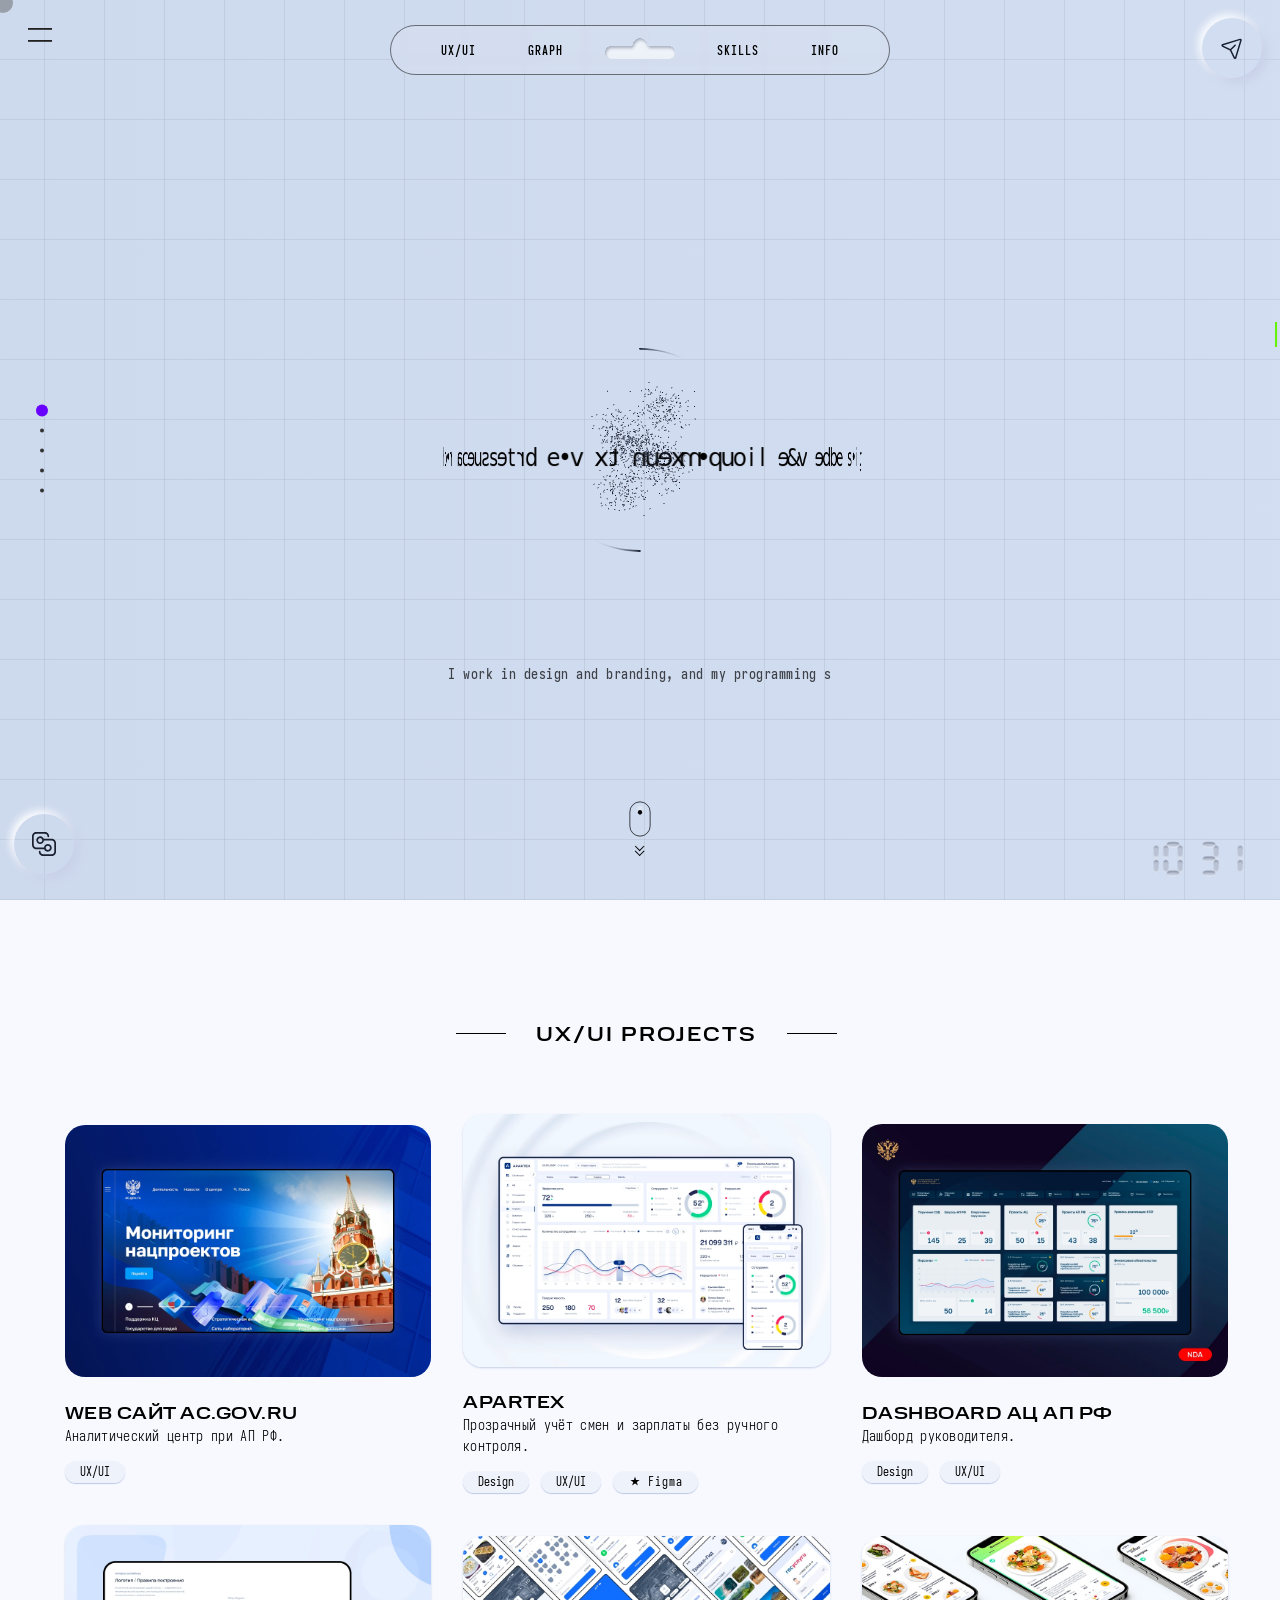
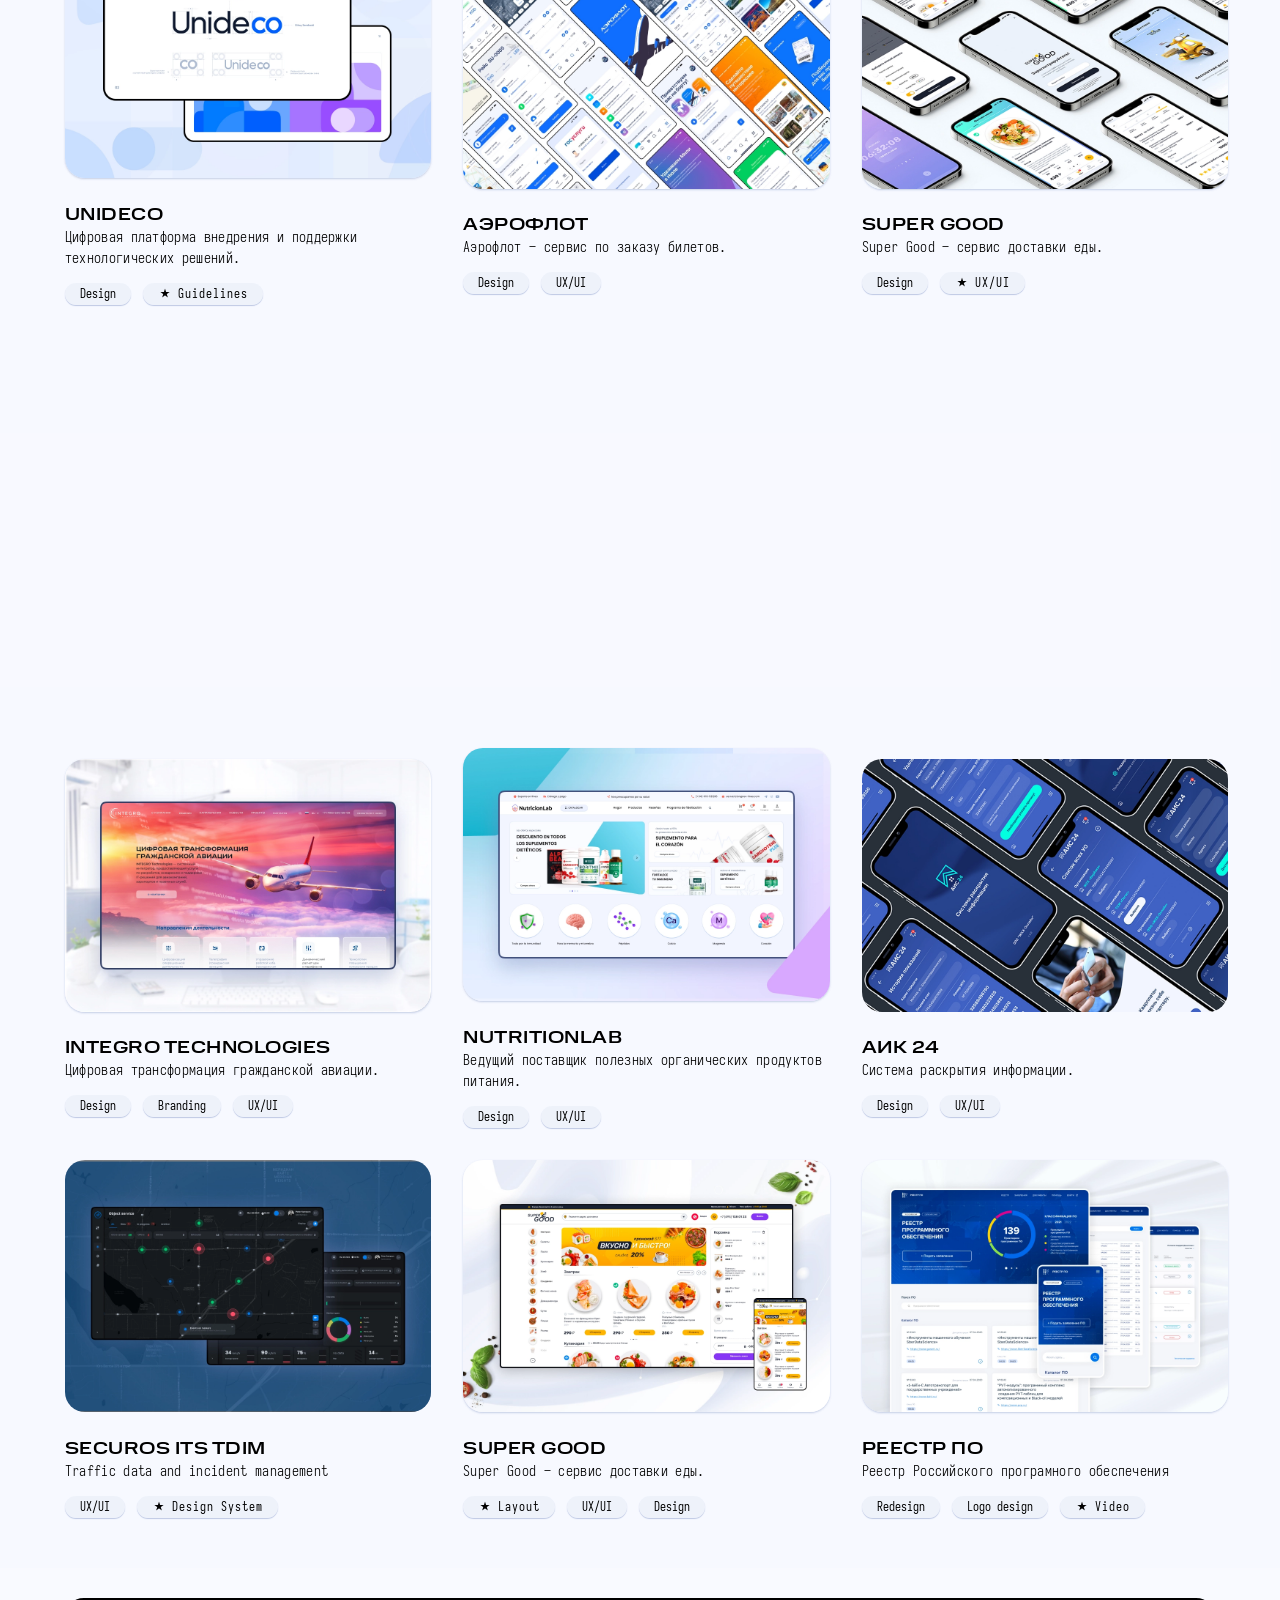
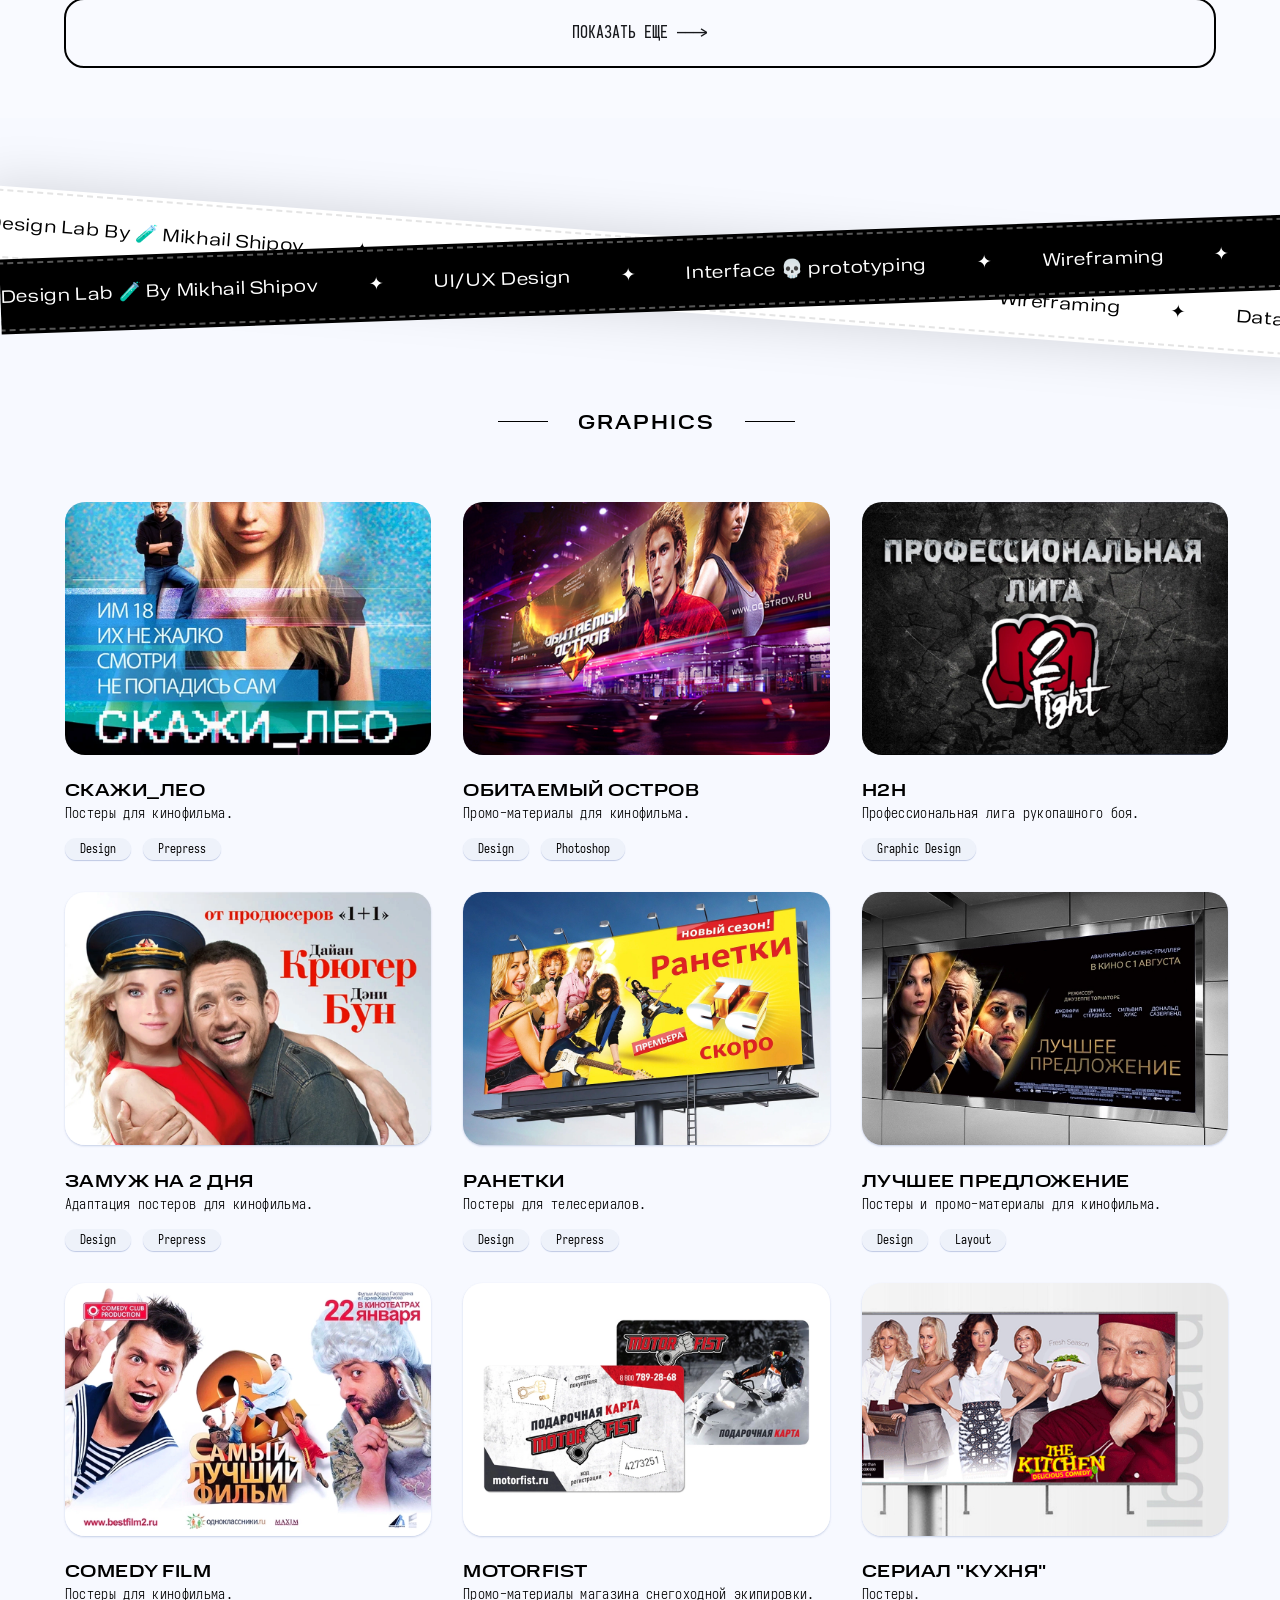
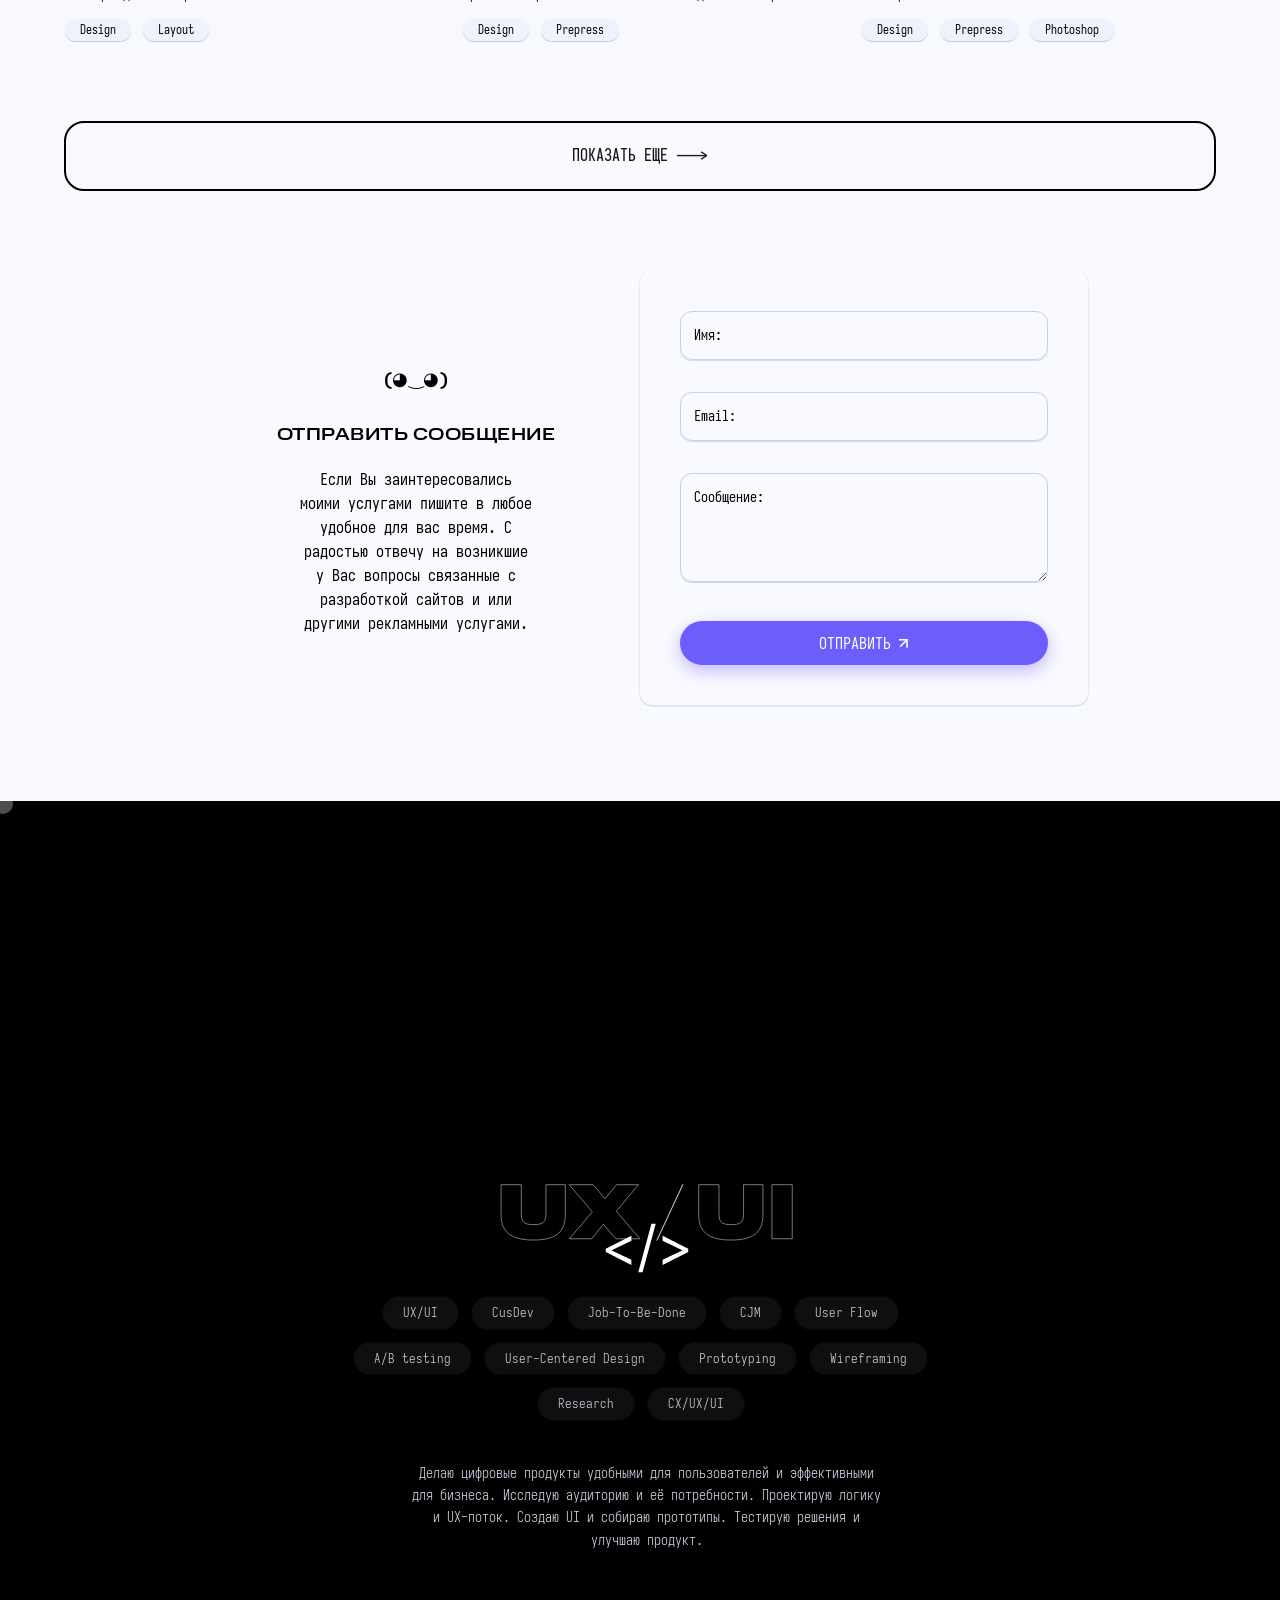
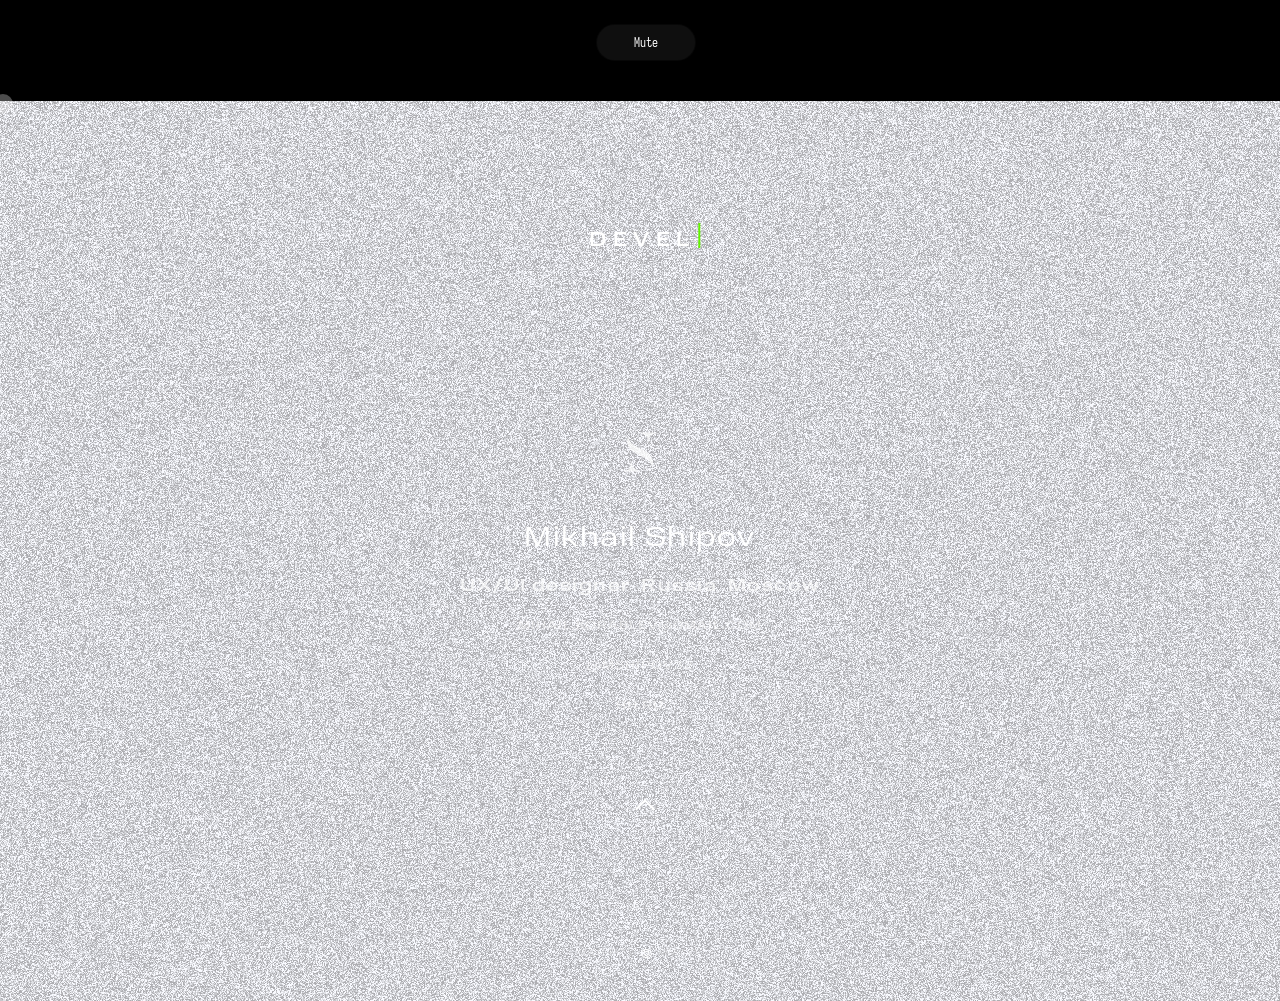
==== commit c5a23383: ">" ====
--- a/index.html
+++ b/index.html
@@ -1013,7 +1013,7 @@
 							<span class="skills-tag_item zoomIn wow">SCSS (Sass)</span>
 							<span class="skills-tag_item zoomIn wow">jQuery</span>
 							<span class="skills-tag_item zoomIn wow">WordPress</span>
-							<span class="skills-tag_item zoomIn wow">OpenCart</span
+							<span class="skills-tag_item zoomIn wow">OpenCart</span>
 							<span class="skills-tag_item zoomIn wow">Git</span>
 							<span class="skills-tag_item zoomIn wow">Gulp</span>
 							<span class="skills-tag_item zoomIn wow">Bitrix</span>
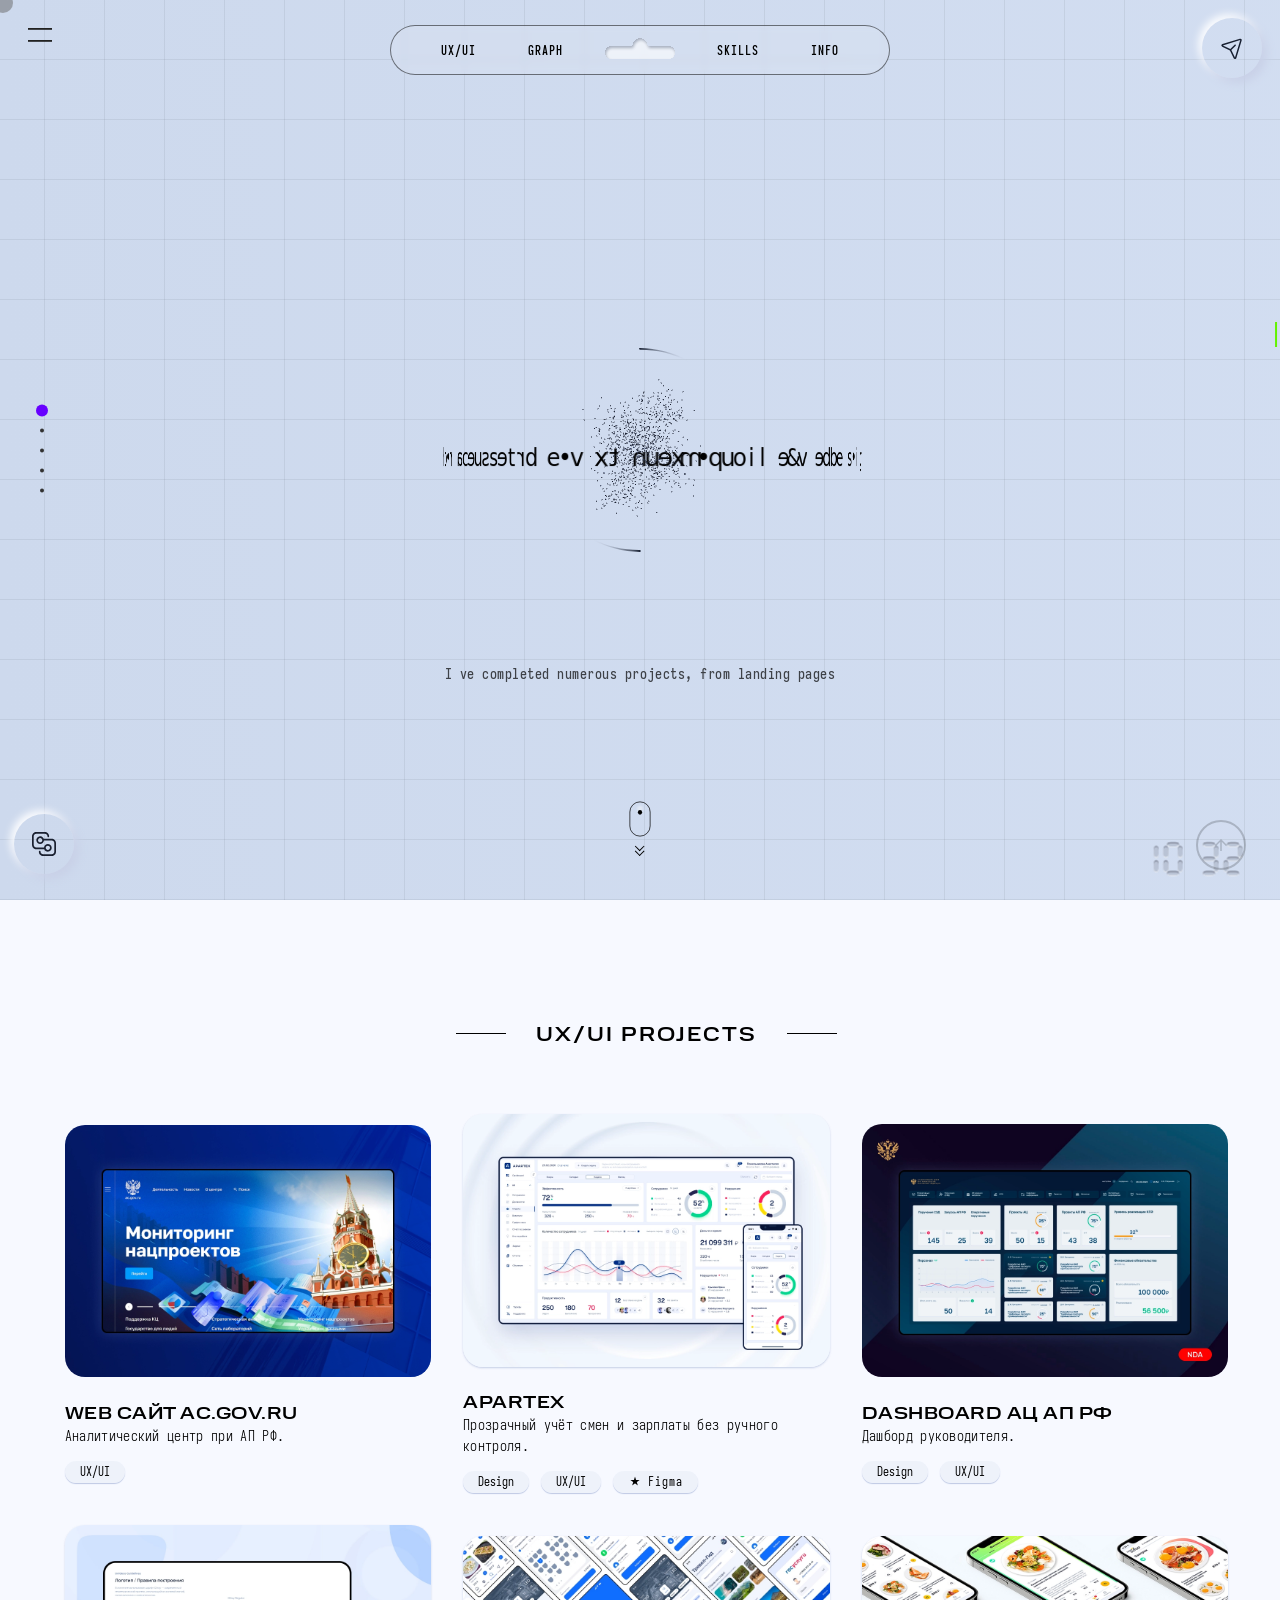
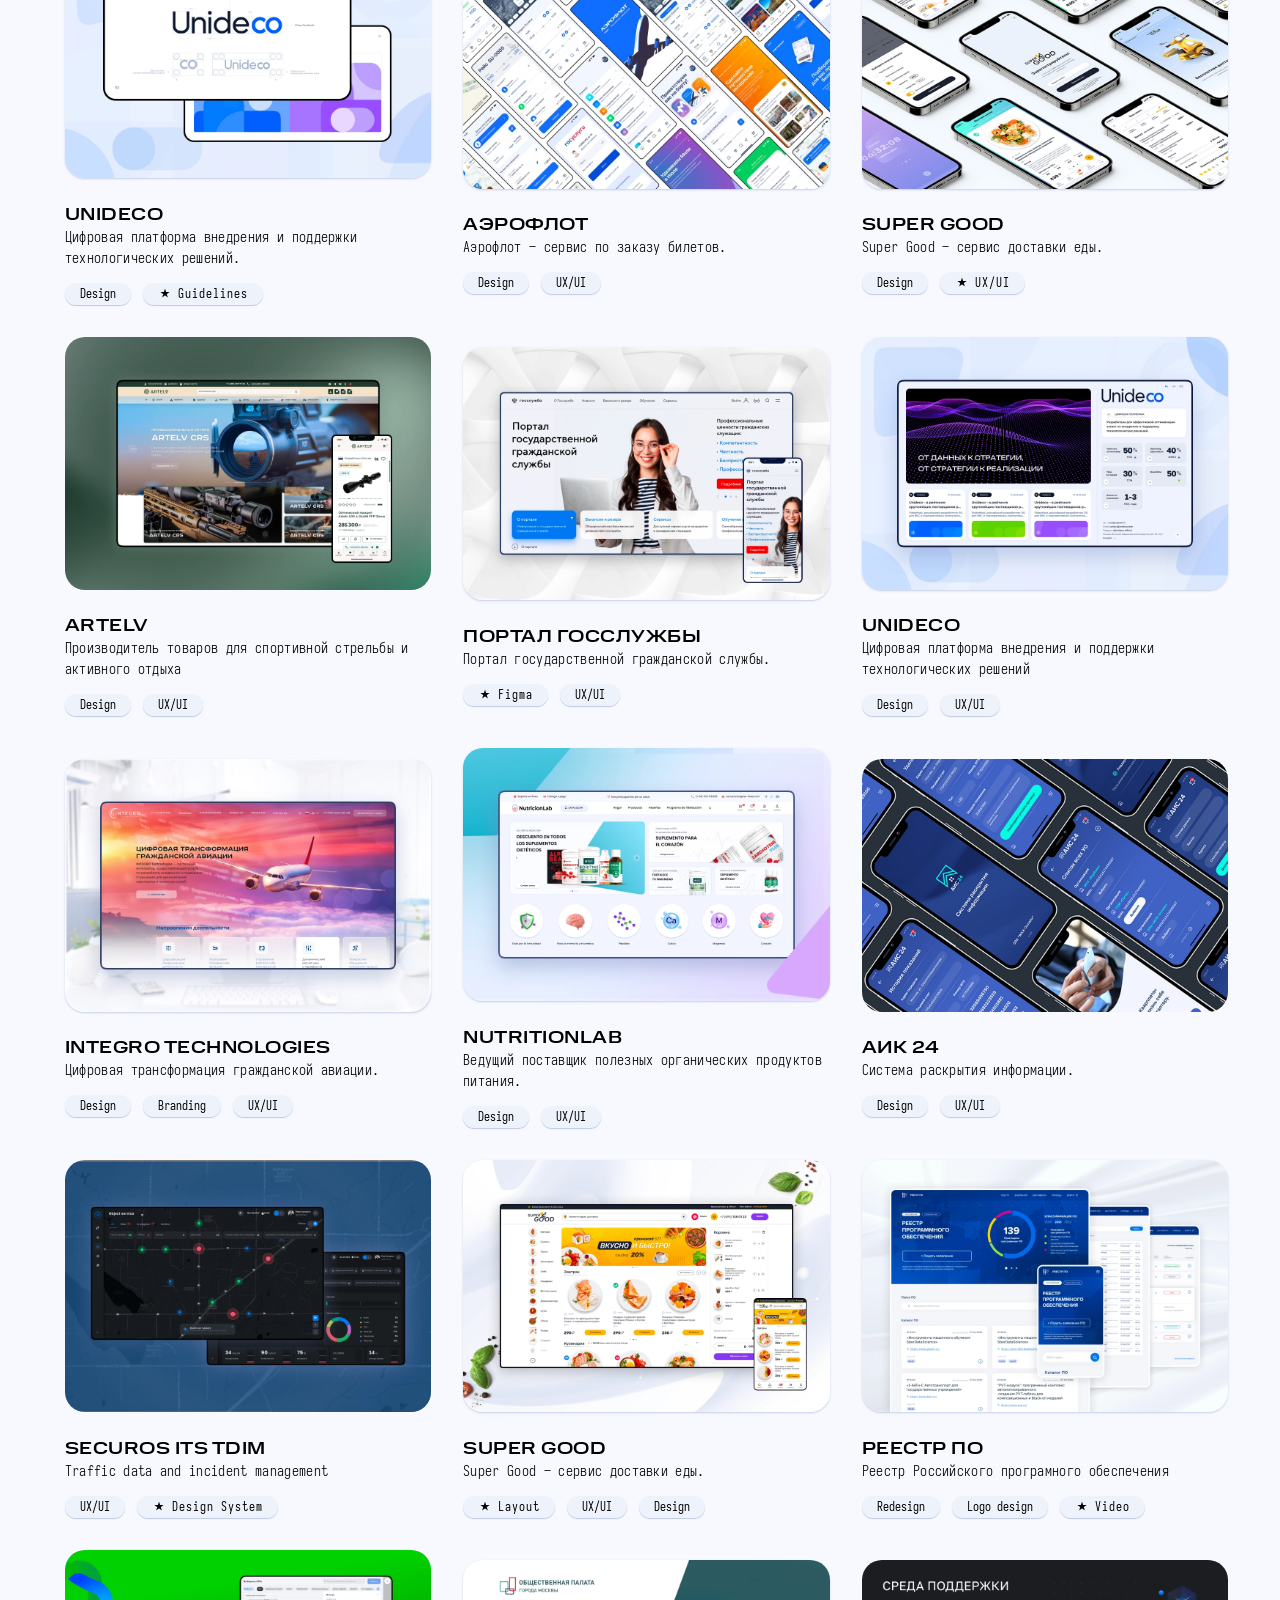
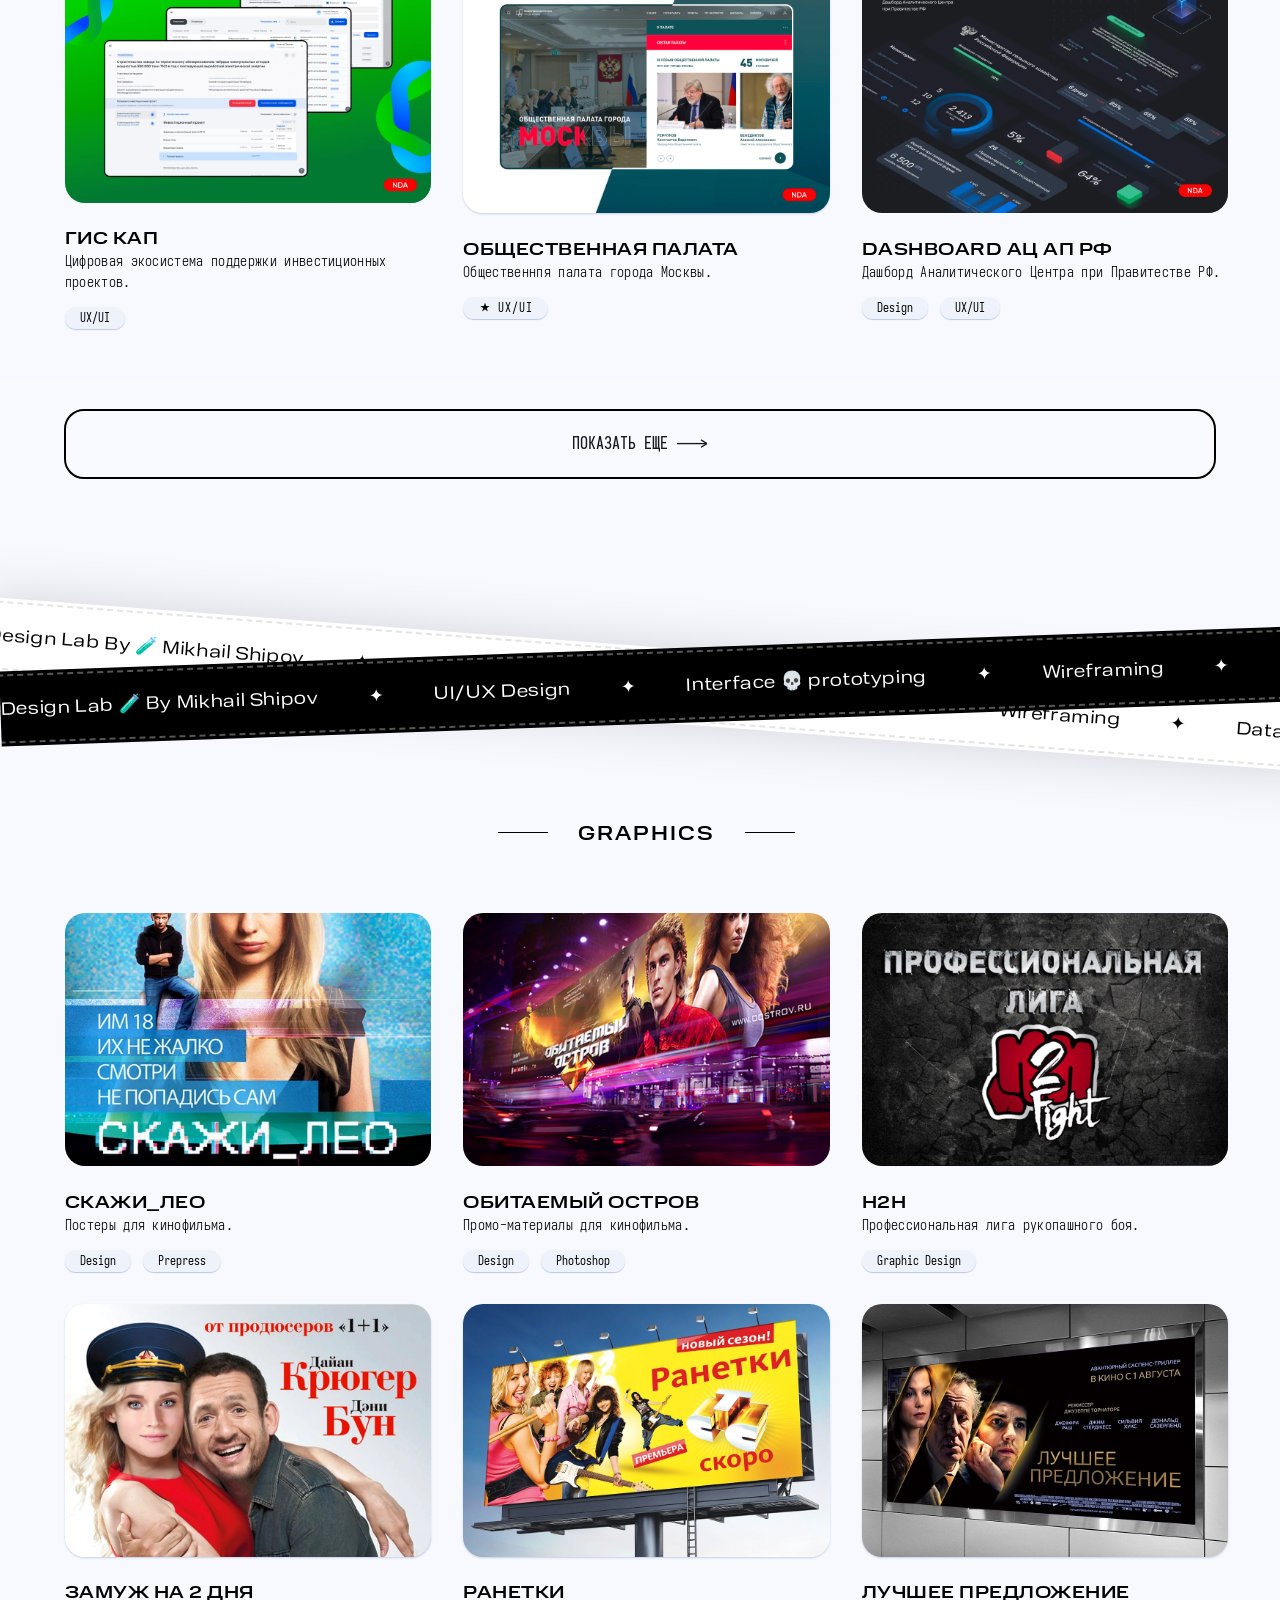
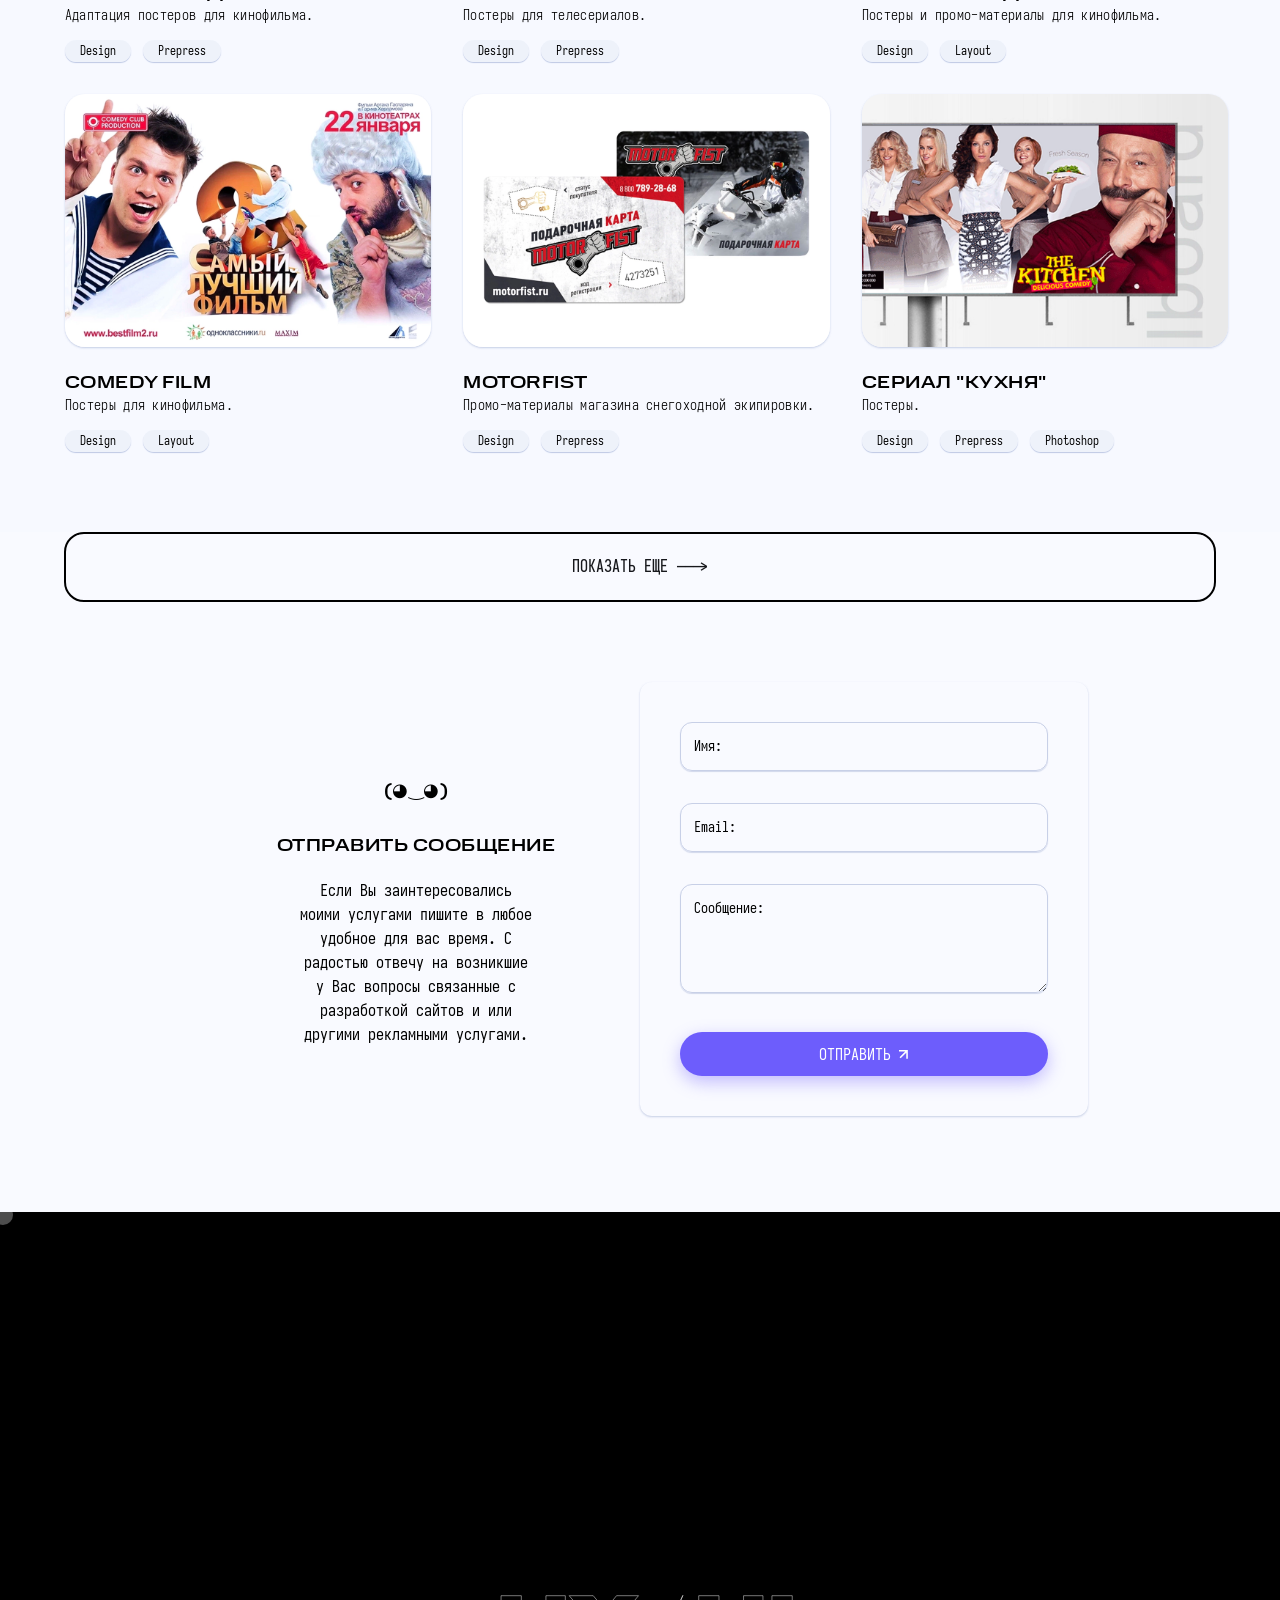
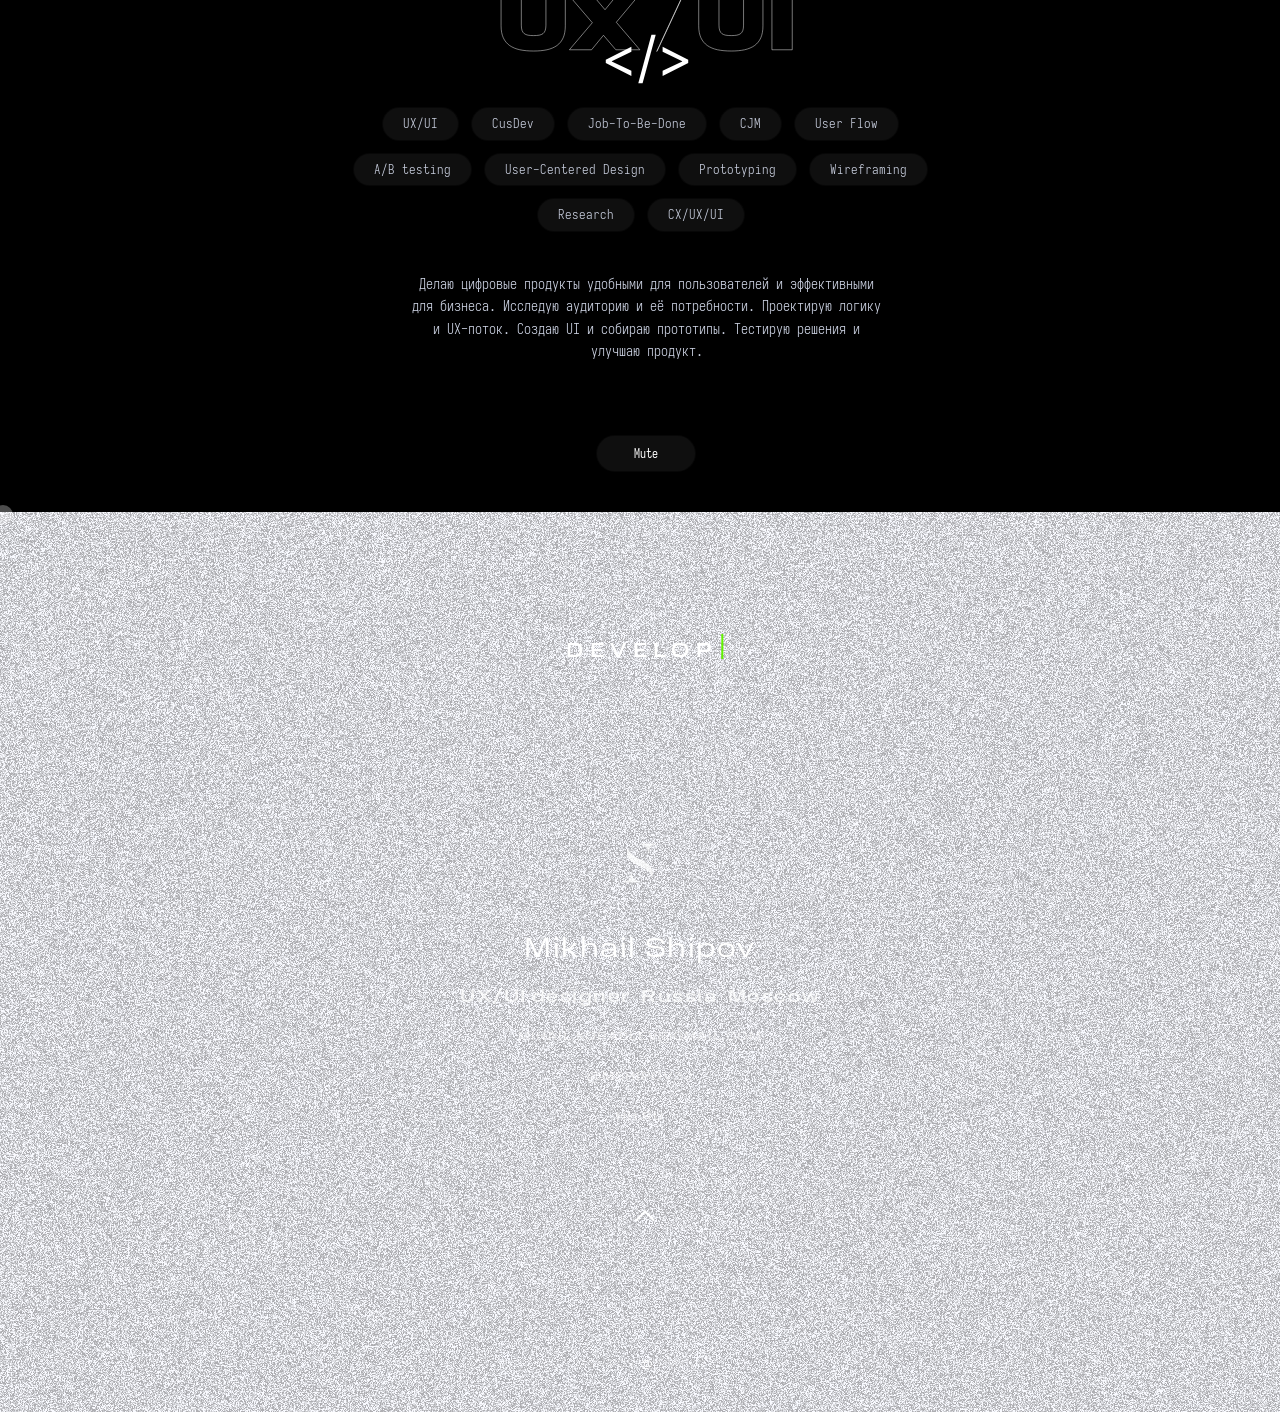
==== commit b4721f06: "+3" ====
--- a/index.html
+++ b/index.html
@@ -30,19 +30,21 @@
 	<script type="text/javascript" src="js/jquery.min.js"></script>
 
 	<!-- Yandex.Metrika counter -->
-<script type="text/javascript">
-    (function(m,e,t,r,i,k,a){
-        m[i]=m[i]||function(){(m[i].a=m[i].a||[]).push(arguments)};
-        m[i].l=1*new Date();
-        for (var j = 0; j < document.scripts.length; j++) {if (document.scripts[j].src === r) { return; }}
-        k=e.createElement(t),a=e.getElementsByTagName(t)[0],k.async=1,k.src=r,a.parentNode.insertBefore(k,a)
-    })(window, document,'script','https://mc.yandex.ru/metrika/tag.js?id=109776034', 'ym');
-
-    ym(109776034, 'init', {ssr:true, webvisor:true, clickmap:true, ecommerce:"dataLayer", referrer: document.referrer, url: location.href, accurateTrackBounce:true, trackLinks:true});
-</script>
-<noscript><div><img src="https://mc.yandex.ru/watch/109776034" style="position:absolute; left:-9999px;" alt="" /></div></noscript>
-<!-- /Yandex.Metrika counter -->
- 
+	<script type="text/javascript">
+		(function (m, e, t, r, i, k, a) {
+			m[i] = m[i] || function () { (m[i].a = m[i].a || []).push(arguments) };
+			m[i].l = 1 * new Date();
+			for (var j = 0; j < document.scripts.length; j++) { if (document.scripts[j].src === r) { return; } }
+			k = e.createElement(t), a = e.getElementsByTagName(t)[0], k.async = 1, k.src = r, a.parentNode.insertBefore(k, a)
+		})(window, document, 'script', 'https://mc.yandex.ru/metrika/tag.js?id=109776034', 'ym');
+
+		ym(109776034, 'init', { ssr: true, webvisor: true, clickmap: true, ecommerce: "dataLayer", referrer: document.referrer, url: location.href, accurateTrackBounce: true, trackLinks: true });
+	</script>
+	<noscript>
+		<div><img src="https://mc.yandex.ru/watch/109776034" style="position:absolute; left:-9999px;" alt="" /></div>
+	</noscript>
+	<!-- /Yandex.Metrika counter -->
+
 	<!-- Google tag (gtag.js) -->
 	<script async src="https://www.googletagmanager.com/gtag/js?id=G-ZXL3EDHQ9S"></script>
 	<script>
@@ -396,6 +398,29 @@
 							href="video/video_reestr.mp4"><span>
 								<p class="star">★</p>Video
 							</span></a></div>
+				</div>
+				<div class="boks fadeIn wow">
+					<a href="https://invest.nalog.gov.ru/" target="_blank"><img src="nimg/gis.webp" width="100%"></a>
+					<h3>ГИС КАП</h3>
+					<p>Цифровая экосистема поддержки инвестиционных проектов.</p>
+					<div class="tag_wrap"><span>UX/UI</span></div>
+				</div>
+
+				<div class="boks fadeIn wow">
+					<a href="nimg/graph/mop_1.webp" data-fancybox><img class="shadow-sm" src="nimg/mop.webp"
+							width="100%"></a>
+					<h3>Общественная палата</h3>
+					<p>Общественнпя палата города Москвы.</p>
+					<div class="tag_wrap"><a href="https://opmoscow.ru/" target="_blank"><span>
+								<p class="star">★</p>UX/UI
+							</span></a></div>
+				</div>
+
+				<div class="boks fadeIn wow">
+					<a href="nimg/podd.png" data-fancybox><img src="nimg/sreda.webp" width="100%"></a>
+					<h3>Dashboard АЦ АП РФ</h3>
+					<p>Дашборд Аналитического Центра при Правитестве РФ.</p>
+					<div class="tag_wrap"><span>Design</span><span>UX/UI</span></div>
 				</div>
 
 			</div>
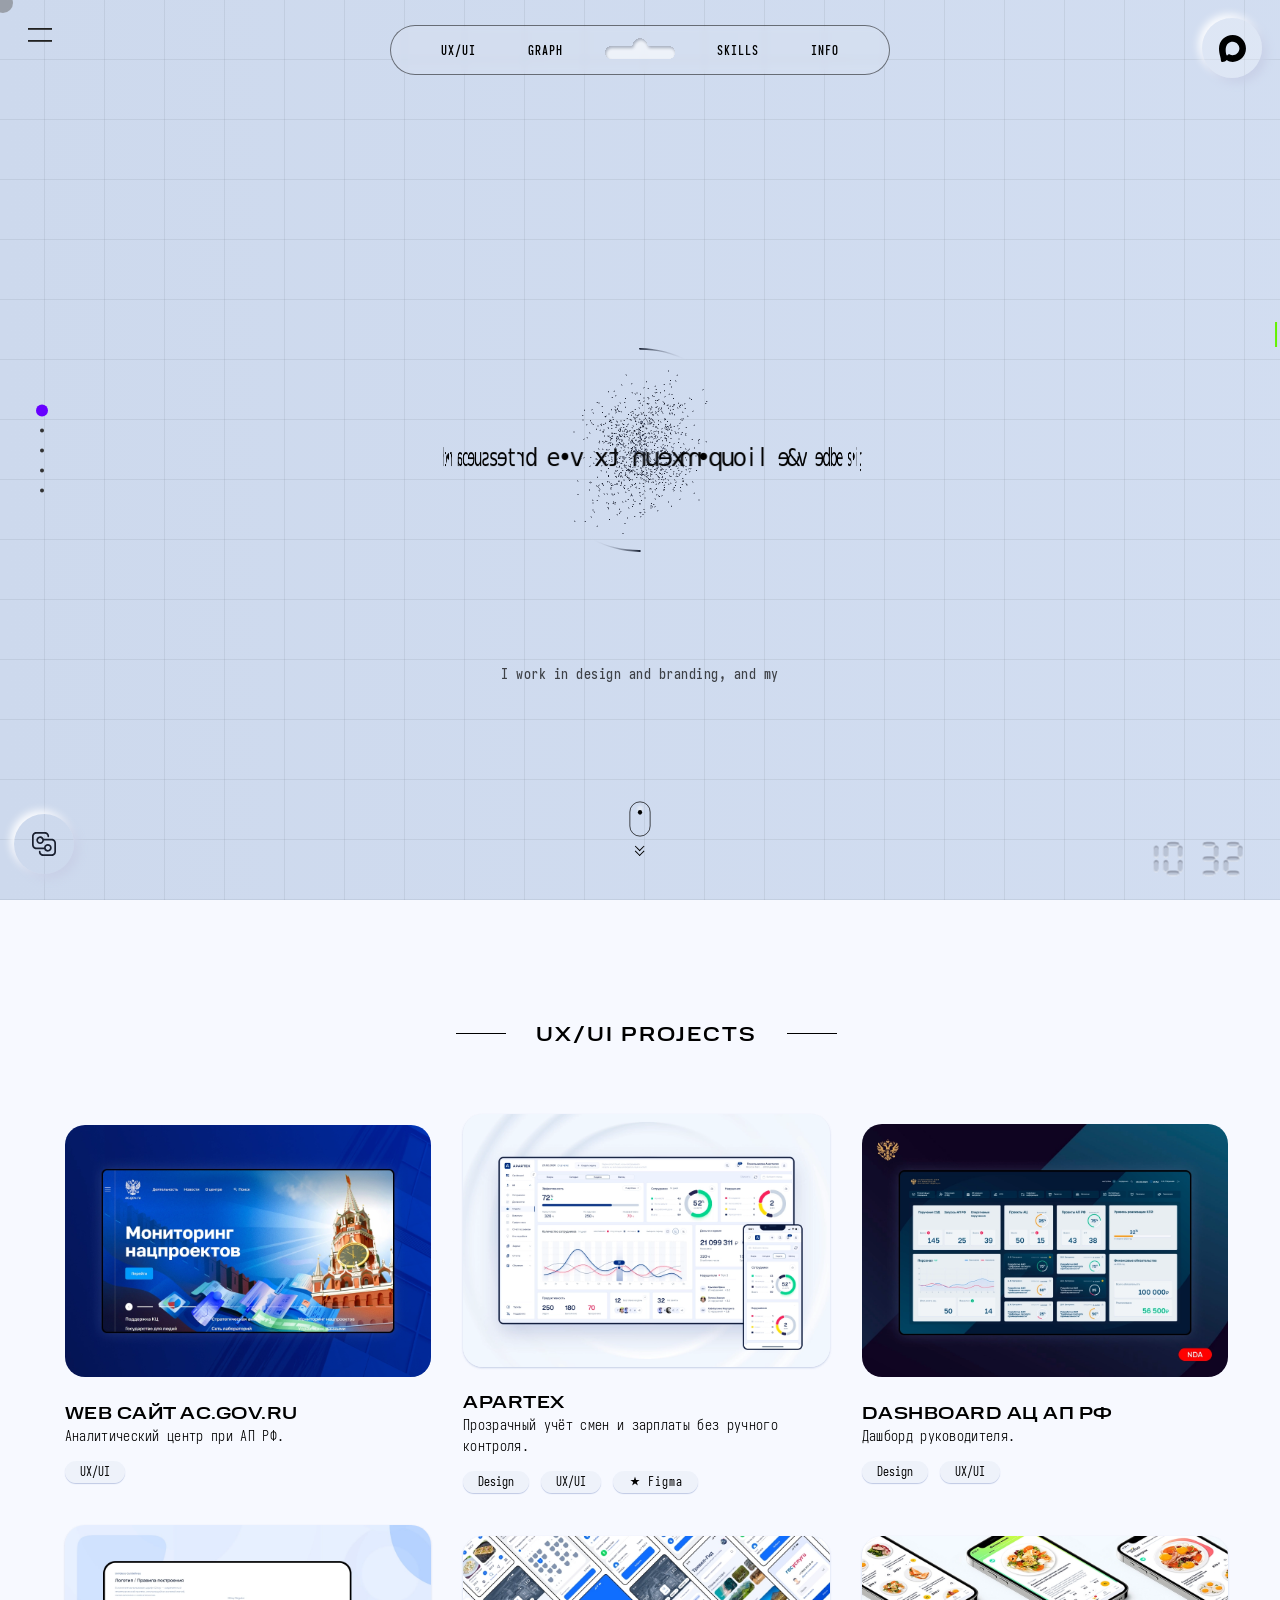
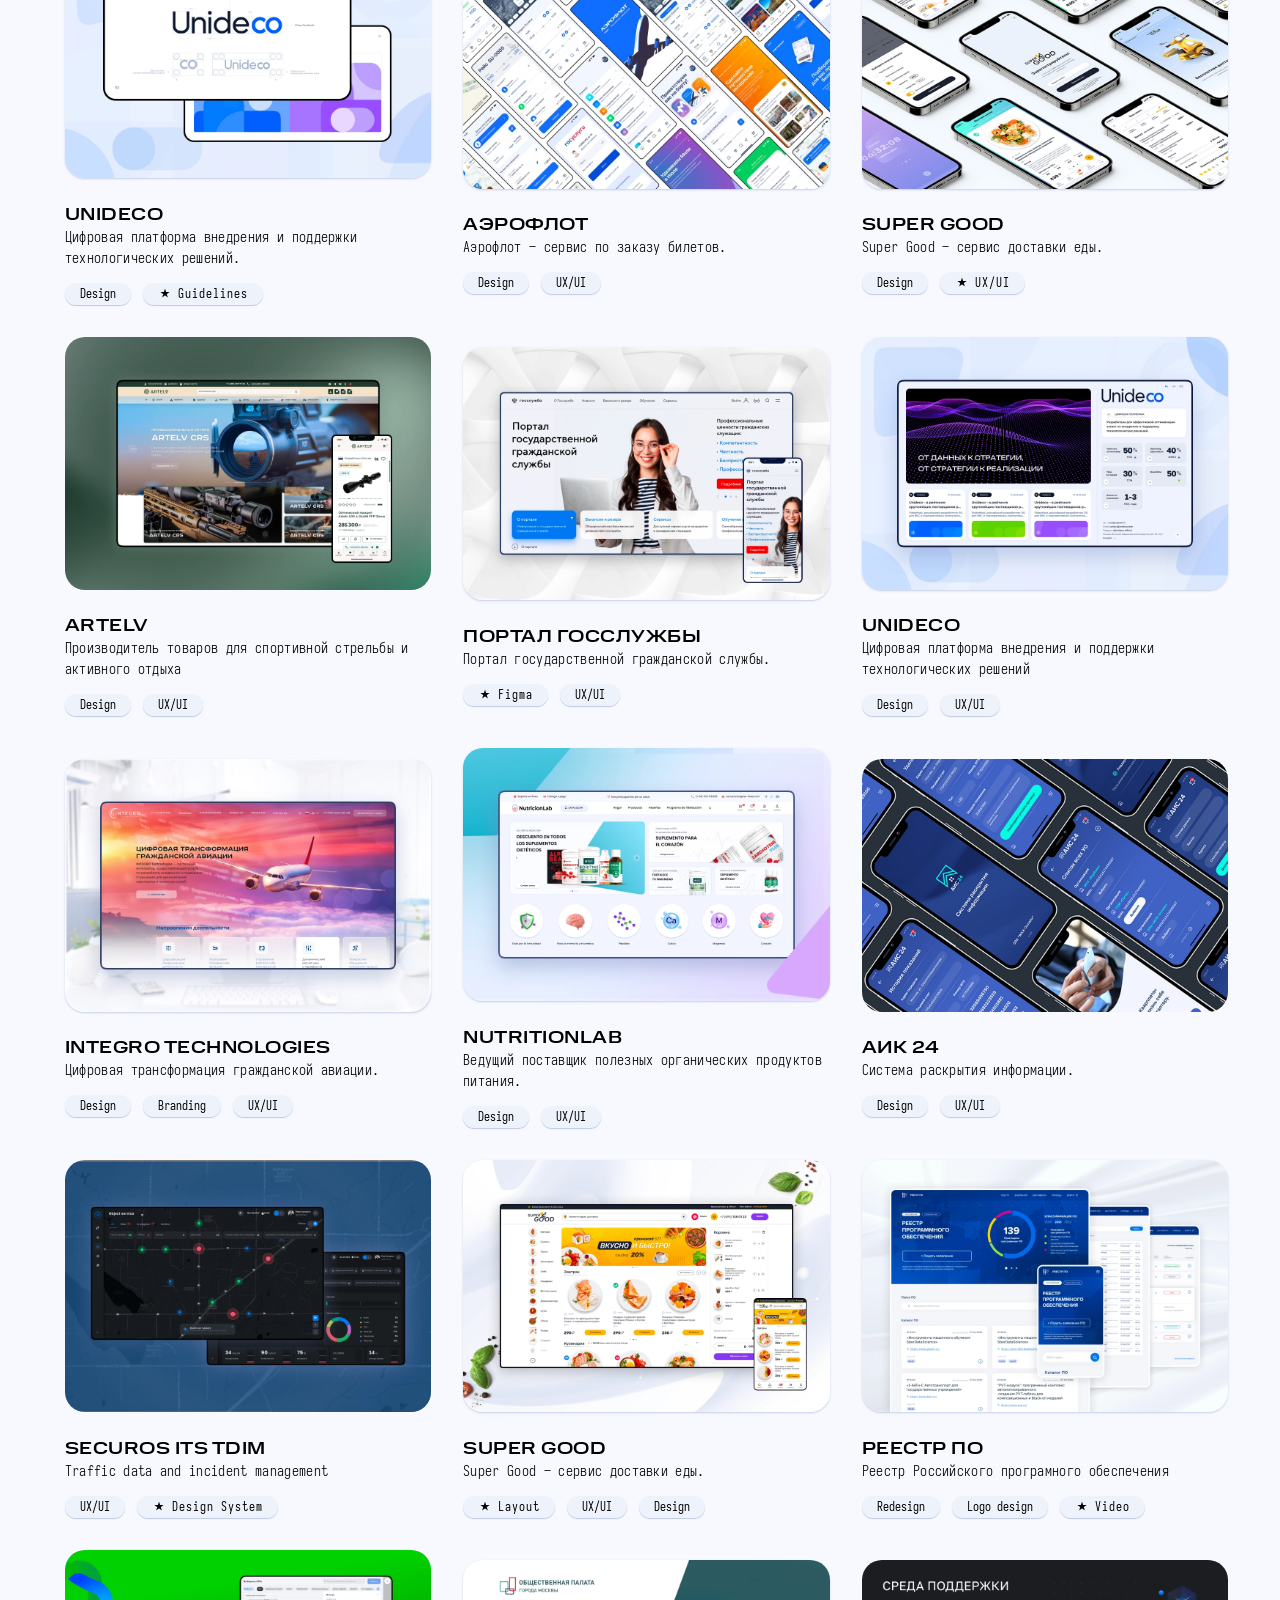
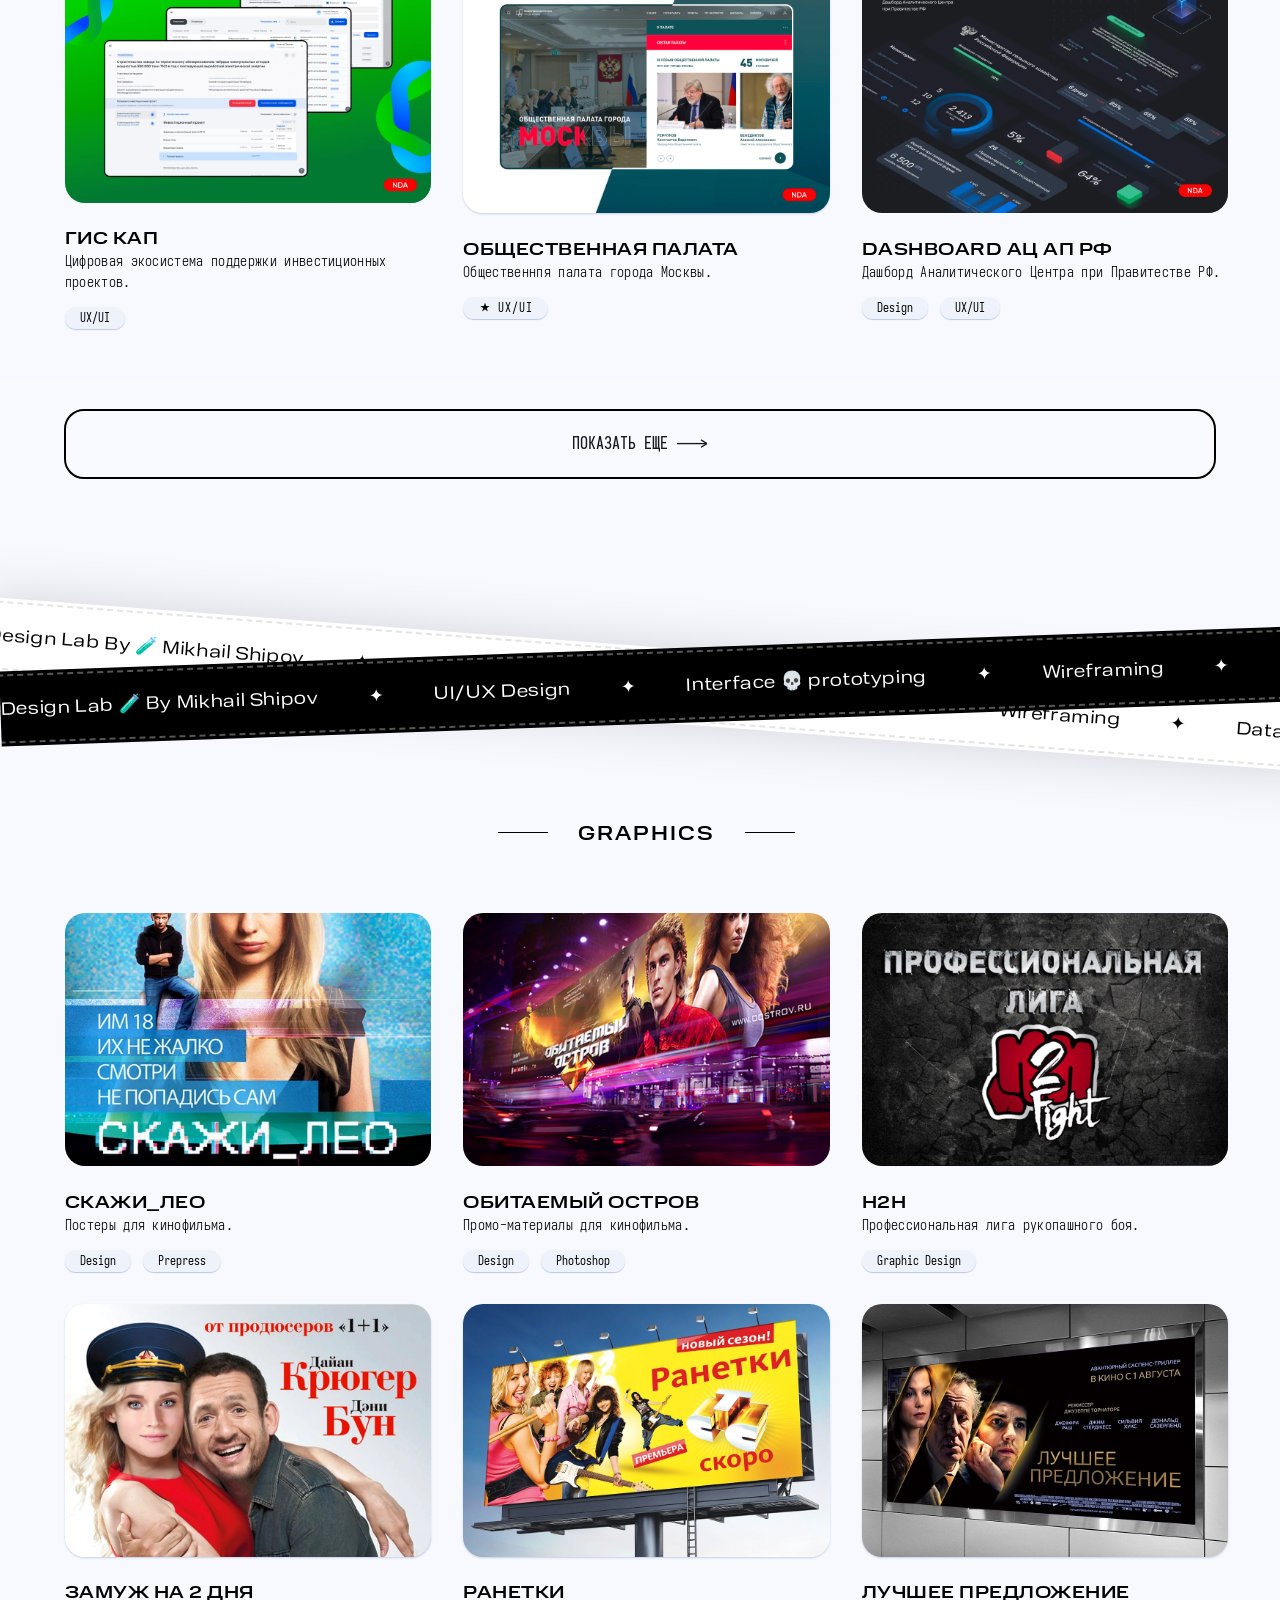
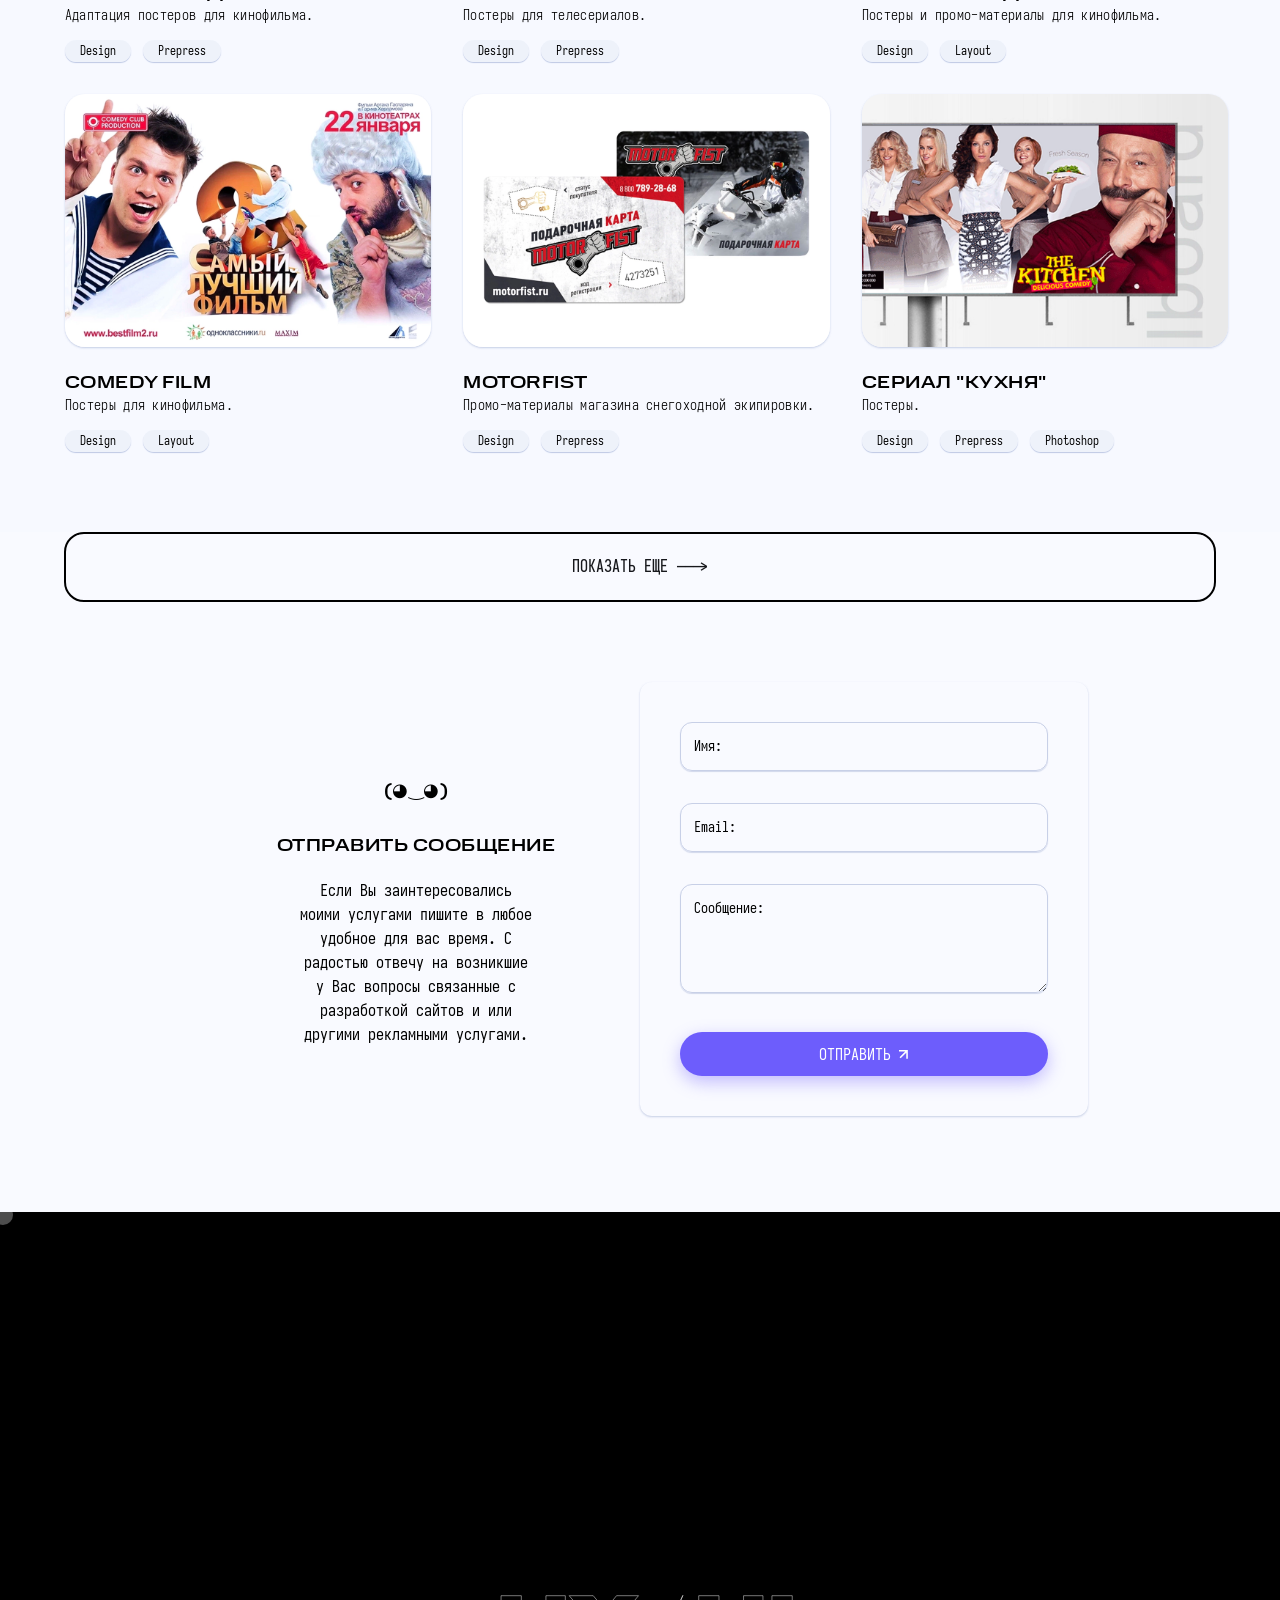
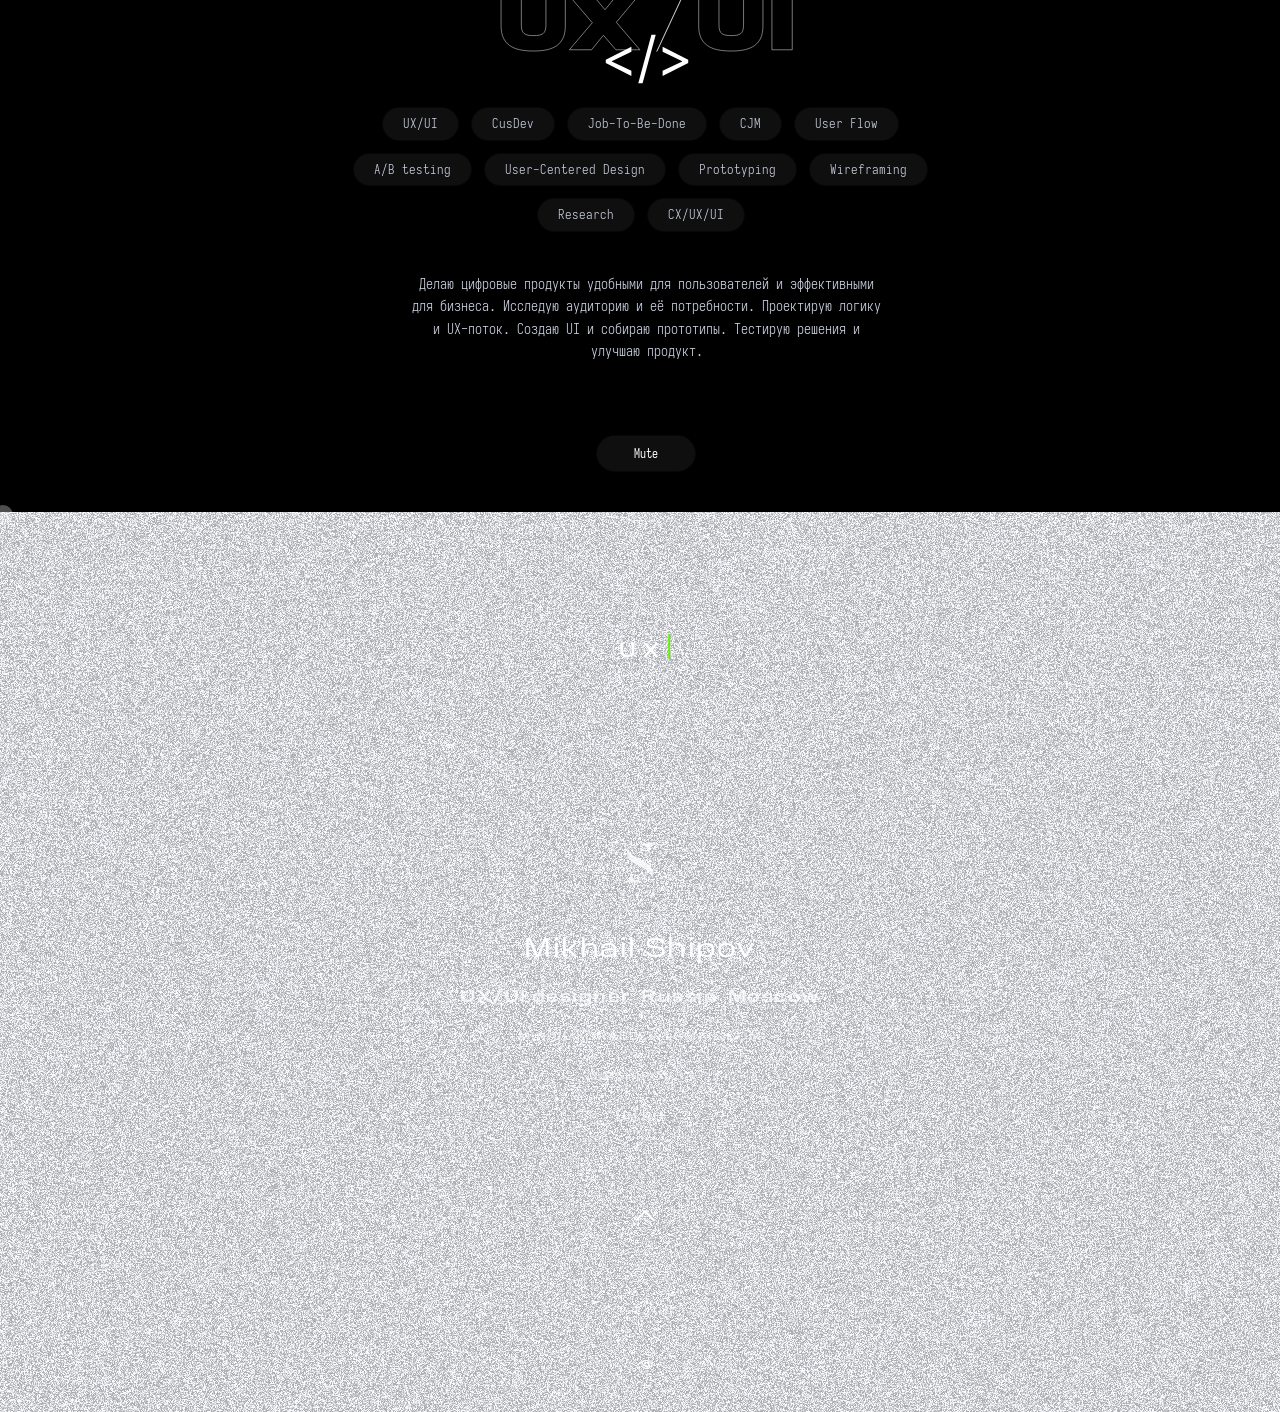
==== commit 0555cc35: "max" ====
--- a/index.html
+++ b/index.html
@@ -1097,8 +1097,8 @@
 		</div>
 	</div>
 
-	<a href="https://t.me/mshipov32" target="_blank" class="vicon link" onclick="playAudio('mp3/click2.mp3')">
-		<span class="vicon_txt">telegram me</span></a>
+	<a href="https://max.ru/u/f9LHodD0cOJ4-MF-5_1J5BJQ_WZqBKWUot_JdB93DMWMpfT1RwI4MQ1MgBo" target="_blank" class="vicon link" onclick="playAudio('mp3/click2.mp3')">
+		<span class="vicon_txt">max me</span></a>
 
 	<a href="#bio" class="totop"></a>
 
--- a/style.css
+++ b/style.css
@@ -1192,9 +1192,11 @@
     margin: auto;
     right: 18px;
     top: 18px;
-    background: no-repeat center center url("data:image/svg+xml,%3Csvg width='33' height='33' viewBox='0 0 33 33' fill='none' xmlns='http://www.w3.org/2000/svg'%3E%3Cpath d='M29.2899 4.22449C29.0384 3.97316 28.7244 3.79341 28.3804 3.70377C28.0363 3.61413 27.6746 3.61783 27.3324 3.71449H27.3136L3.32115 10.9945C2.93164 11.1067 2.58544 11.3347 2.32842 11.6482C2.0714 11.9616 1.9157 12.3458 1.88195 12.7497C1.84819 13.1537 1.93798 13.5584 2.13942 13.9101C2.34085 14.2619 2.64442 14.5442 3.0099 14.7195L13.6249 19.8895L18.7874 30.4982C18.948 30.8409 19.2033 31.1304 19.5231 31.3327C19.8429 31.5349 20.214 31.6414 20.5924 31.6395C20.6499 31.6395 20.7074 31.637 20.7649 31.632C21.1685 31.5993 21.5525 31.444 21.8653 31.1868C22.1781 30.9296 22.4048 30.5829 22.5149 30.1932L29.7899 6.20074C29.7899 6.19449 29.7899 6.18824 29.7899 6.18199C29.8878 5.8407 29.8931 5.47949 29.8052 5.13547C29.7174 4.79145 29.5395 4.47702 29.2899 4.22449ZM20.6036 29.6207L20.5974 29.6382V29.6295L15.5899 19.342L21.5899 13.342C21.7695 13.1529 21.8682 12.9012 21.8648 12.6404C21.8615 12.3797 21.7564 12.1305 21.572 11.9461C21.3876 11.7617 21.1385 11.6566 20.8777 11.6533C20.617 11.65 20.3652 11.7486 20.1761 11.9282L14.1761 17.9282L3.8849 12.9207H3.87615H3.89365L27.8749 5.63949L20.6036 29.6207Z' fill='%231A2030' style='fill:%231A2030;fill:color(display-p3 0.1020 0.1255 0.1882);fill-opacity:1;'/%3E%3C/svg%3E%0A");
+     background: #ffffff45 no-repeat center center url([data-uri]);
+  background-size: 45%;
+    /* background: no-repeat center center url("data:image/svg+xml,%3Csvg width='33' height='33' viewBox='0 0 33 33' fill='none' xmlns='http://www.w3.org/2000/svg'%3E%3Cpath d='M29.2899 4.22449C29.0384 3.97316 28.7244 3.79341 28.3804 3.70377C28.0363 3.61413 27.6746 3.61783 27.3324 3.71449H27.3136L3.32115 10.9945C2.93164 11.1067 2.58544 11.3347 2.32842 11.6482C2.0714 11.9616 1.9157 12.3458 1.88195 12.7497C1.84819 13.1537 1.93798 13.5584 2.13942 13.9101C2.34085 14.2619 2.64442 14.5442 3.0099 14.7195L13.6249 19.8895L18.7874 30.4982C18.948 30.8409 19.2033 31.1304 19.5231 31.3327C19.8429 31.5349 20.214 31.6414 20.5924 31.6395C20.6499 31.6395 20.7074 31.637 20.7649 31.632C21.1685 31.5993 21.5525 31.444 21.8653 31.1868C22.1781 30.9296 22.4048 30.5829 22.5149 30.1932L29.7899 6.20074C29.7899 6.19449 29.7899 6.18824 29.7899 6.18199C29.8878 5.8407 29.8931 5.47949 29.8052 5.13547C29.7174 4.79145 29.5395 4.47702 29.2899 4.22449ZM20.6036 29.6207L20.5974 29.6382V29.6295L15.5899 19.342L21.5899 13.342C21.7695 13.1529 21.8682 12.9012 21.8648 12.6404C21.8615 12.3797 21.7564 12.1305 21.572 11.9461C21.3876 11.7617 21.1385 11.6566 20.8777 11.6533C20.617 11.65 20.3652 11.7486 20.1761 11.9282L14.1761 17.9282L3.8849 12.9207H3.87615H3.89365L27.8749 5.63949L20.6036 29.6207Z' fill='%231A2030' style='fill:%231A2030;fill:color(display-p3 0.1020 0.1255 0.1882);fill-opacity:1;'/%3E%3C/svg%3E%0A"); */
     z-index: 1000;
-    background-size: 40%;
+    /* background-size: 40%; */
     z-index: 2;
     border-radius: 50%;
     box-shadow: 0.3rem 0.3rem 0.6rem var(--greyLight-2), -0.2rem -0.2rem 0.5rem var(--white);
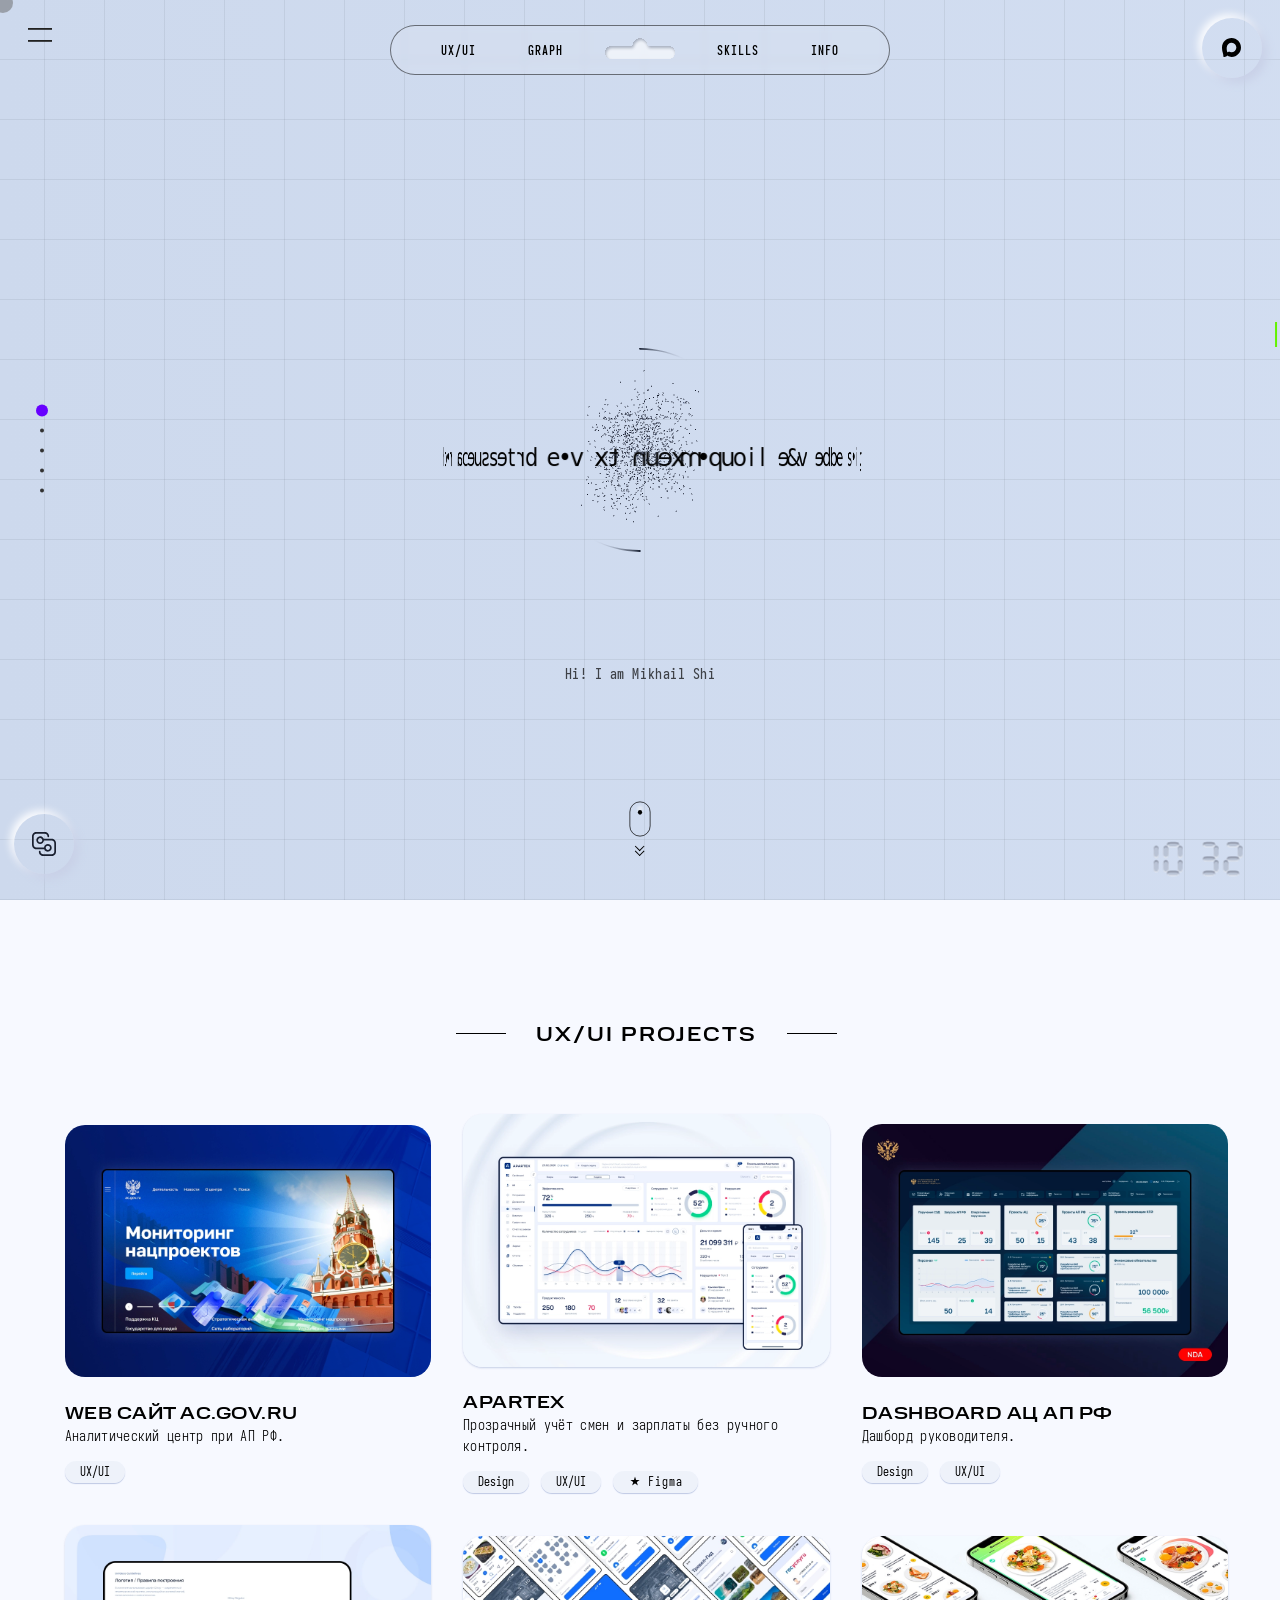
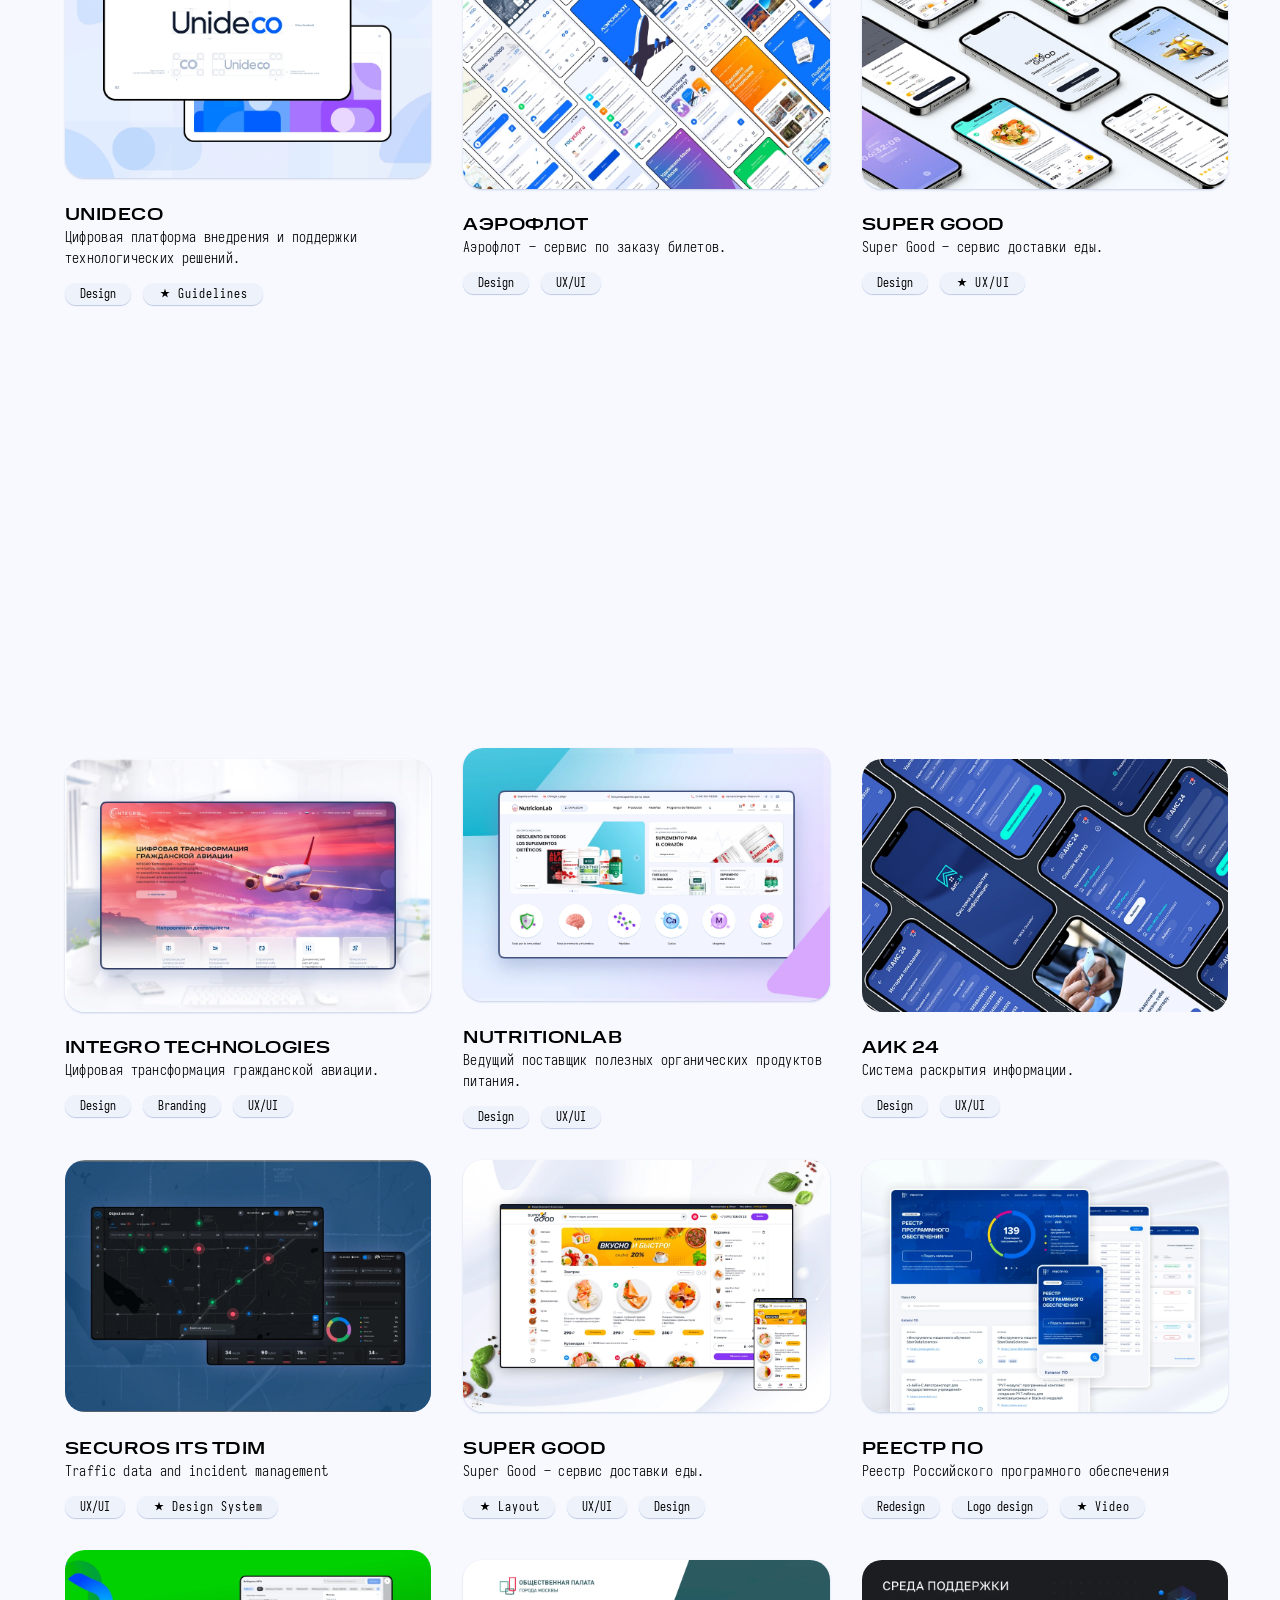
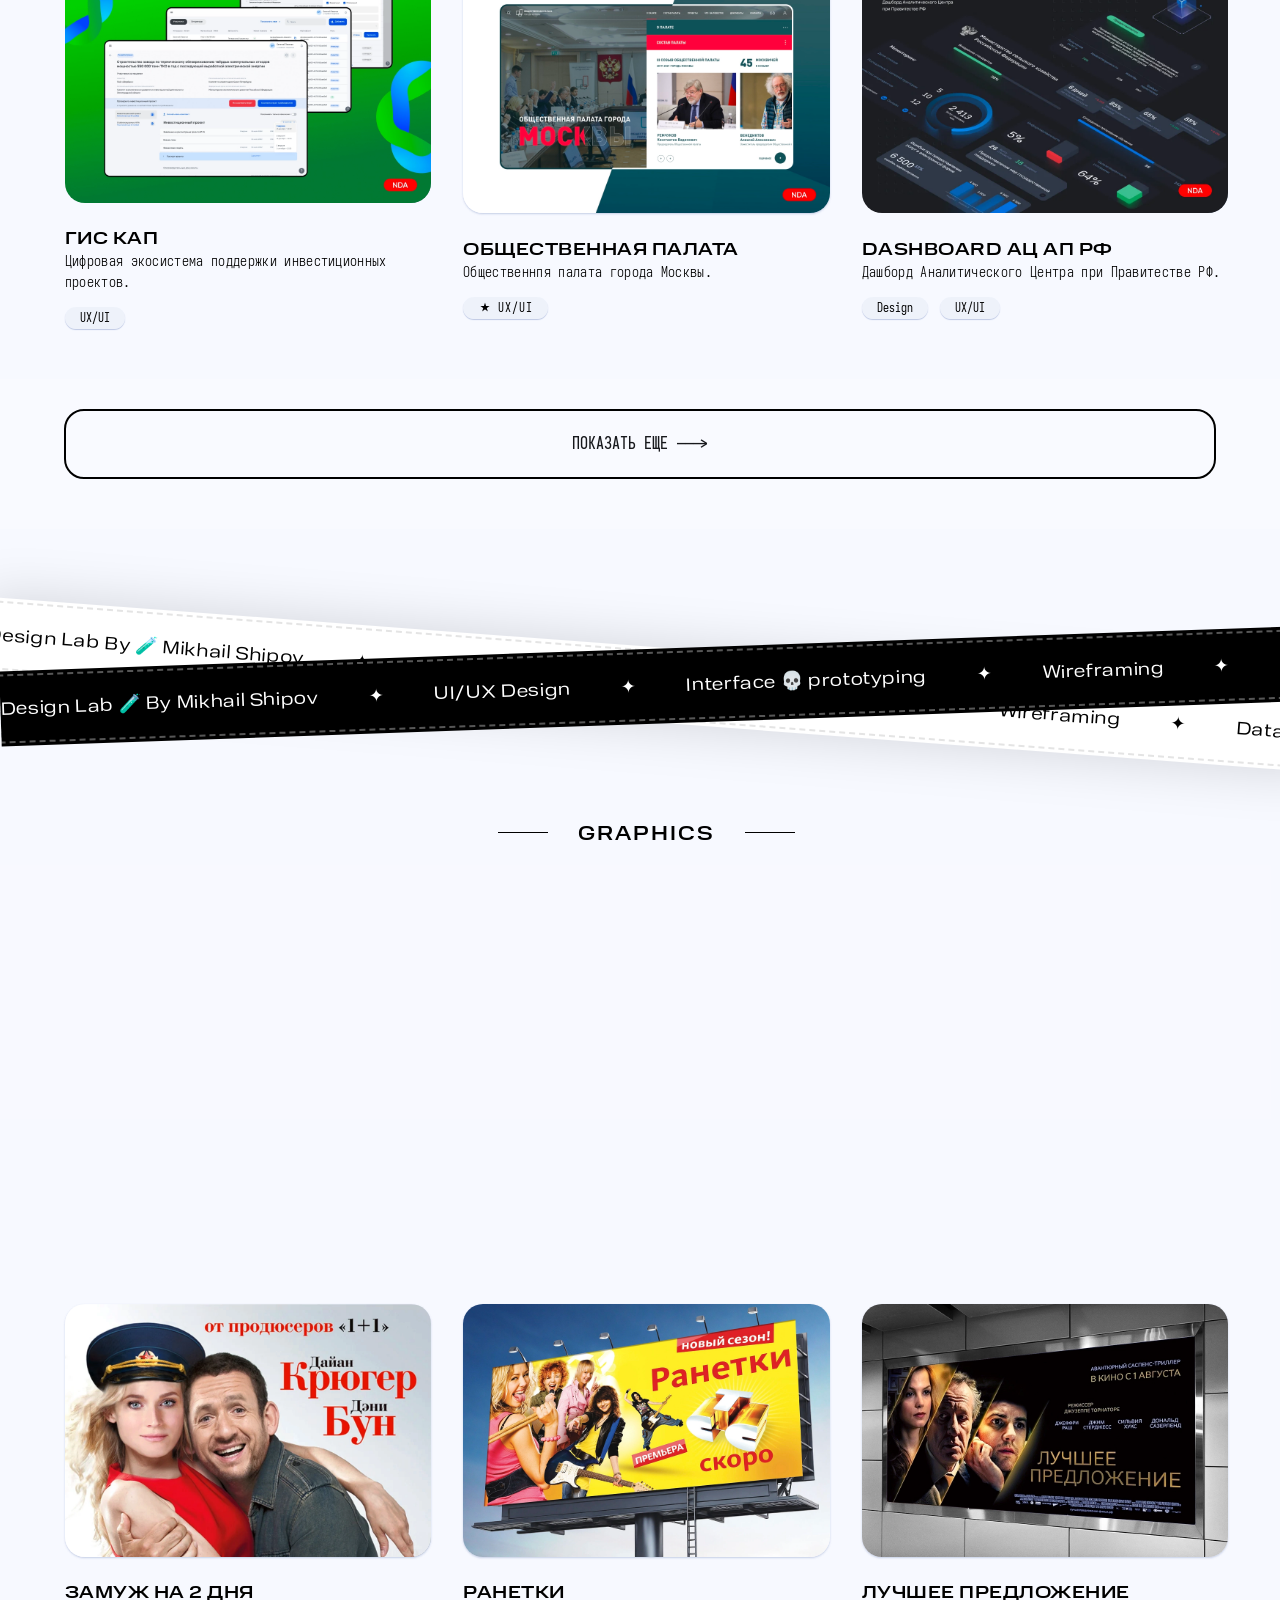
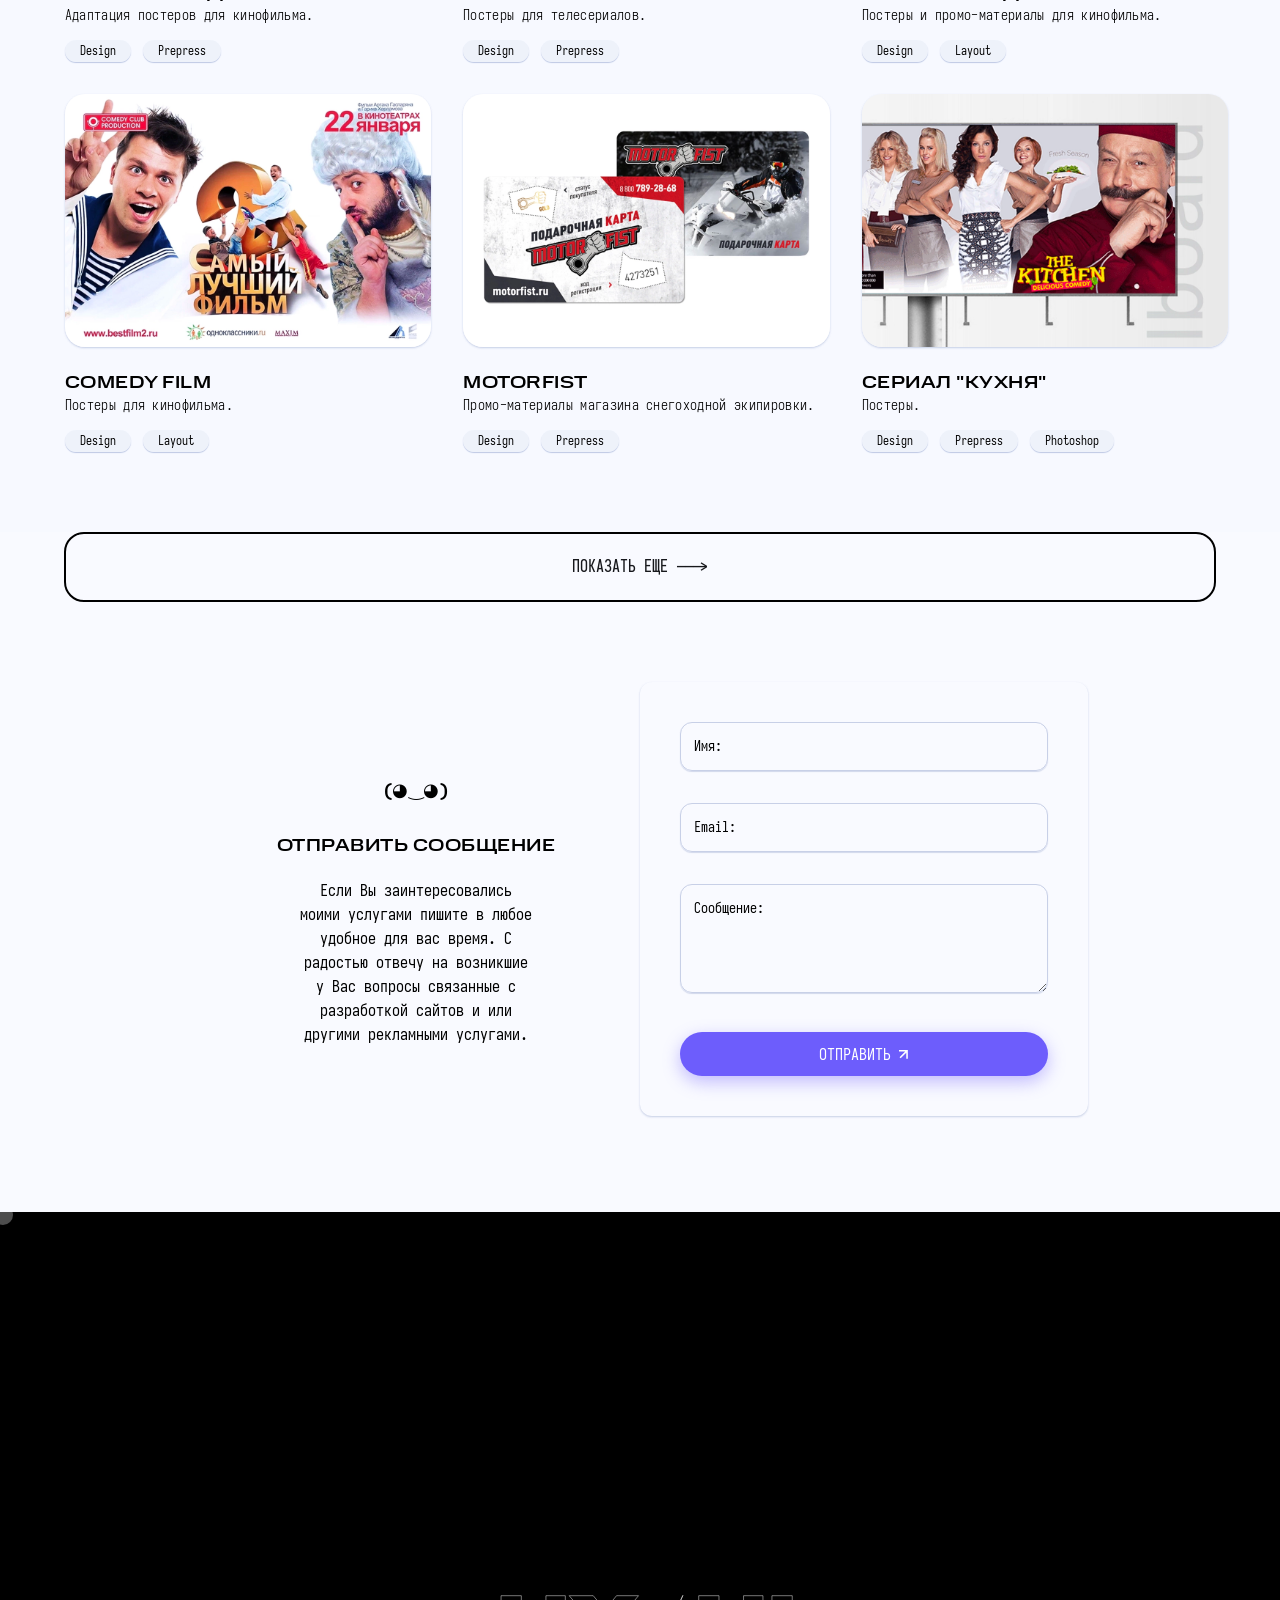
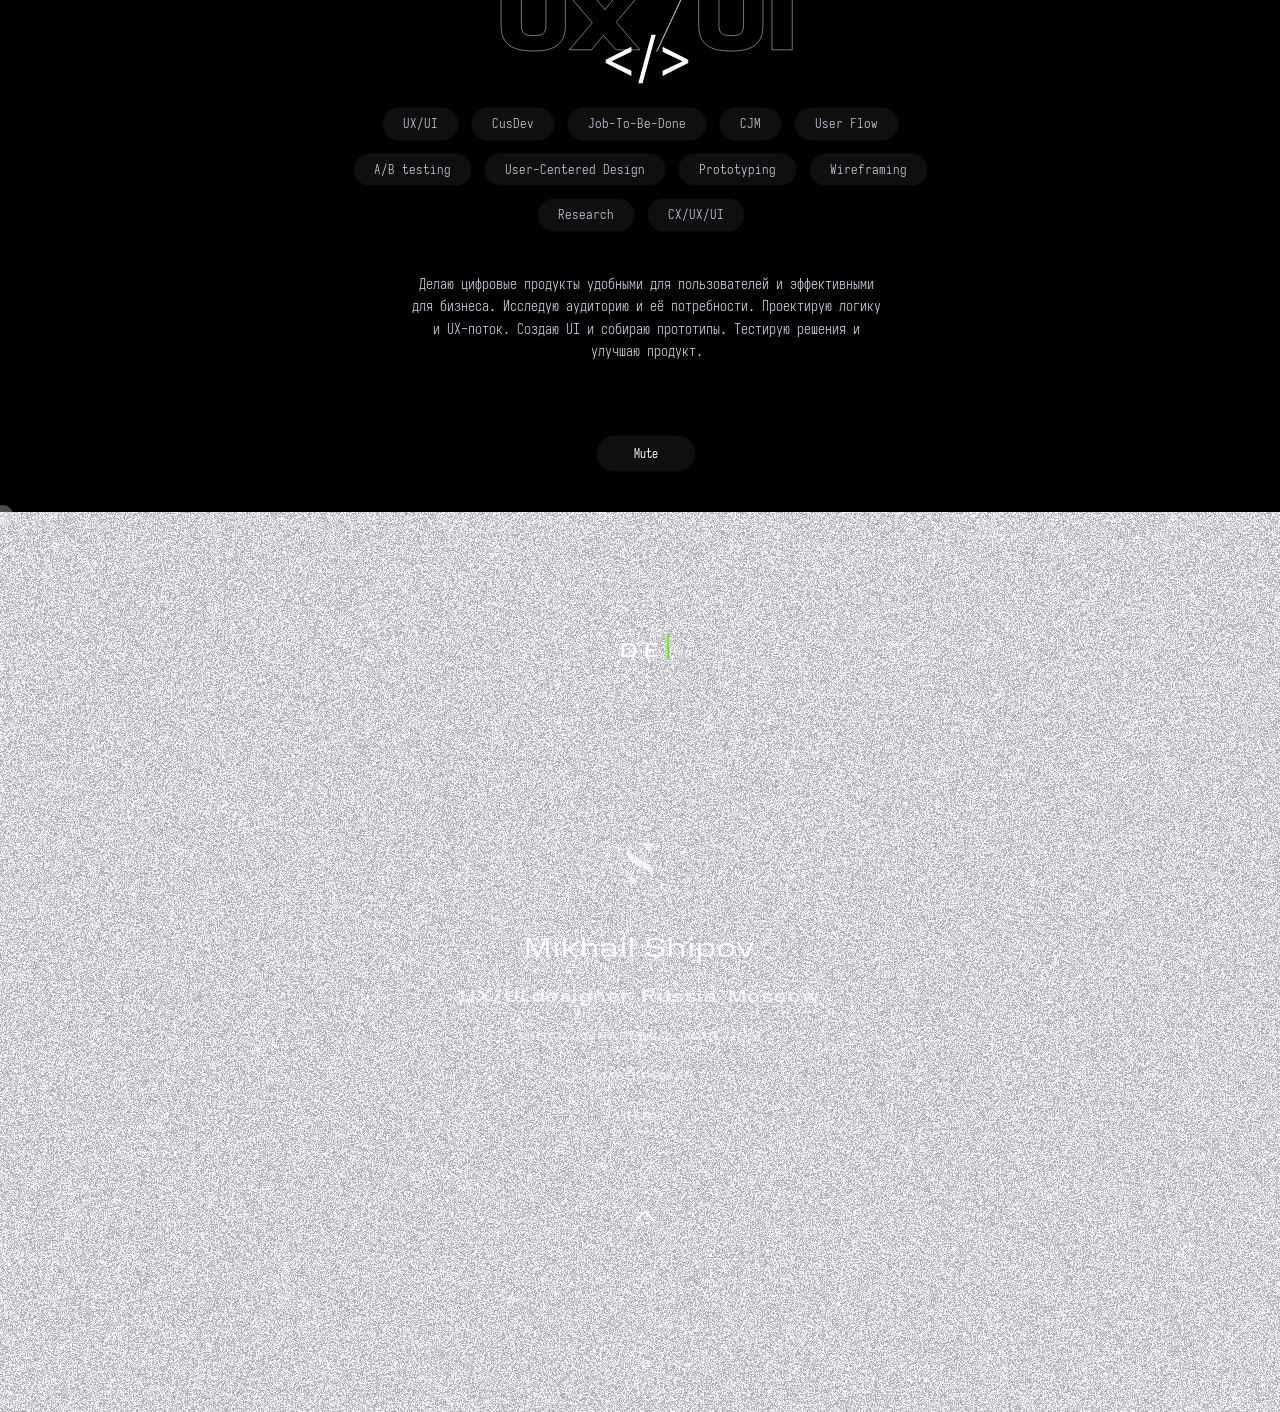
==== commit 17303943: "artelv" ====
--- a/index.html
+++ b/index.html
@@ -316,11 +316,14 @@
 				</div>
 
 				<div class="boks fadeIn wow">
-					<a href="https://www.figma.com/design/RyZdDehHCP64fQlwqaXHgC/art?node-id=250-3945&t=nJRA0wa6RSJqf5ZR-1"
-						target="_blank"><img src="nimg/artelv.webp" width="100%"></a>
+					<a href="https:/artelv.ru" target="_blank"><img src="nimg/artelv.webp" width="100%"></a>
 					<h3>ARTELV</h3>
 					<p>Производитель товаров для спортивной стрельбы и активного отдыха</p>
-					<div class="tag_wrap"><span>Design</span><span>UX/UI</span></div>
+					<div class="tag_wrap"><a
+							href="https://www.figma.com/design/RyZdDehHCP64fQlwqaXHgC/art?node-id=250-3945&t=nJRA0wa6RSJqf5ZR-1"
+							target="_blank"><span>
+								<p class="star">★</p>Figma
+							</span></a><span>UX/UI</span></div>
 				</div>
 
 				<div class="boks fadeIn wow">
@@ -1097,7 +1100,8 @@
 		</div>
 	</div>
 
-	<a href="https://max.ru/u/f9LHodD0cOJ4-MF-5_1J5BJQ_WZqBKWUot_JdB93DMWMpfT1RwI4MQ1MgBo" target="_blank" class="vicon link" onclick="playAudio('mp3/click2.mp3')">
+	<a href="https://max.ru/u/f9LHodD0cOJ4-MF-5_1J5BJQ_WZqBKWUot_JdB93DMWMpfT1RwI4MQ1MgBo" target="_blank"
+		class="vicon link" onclick="playAudio('mp3/click2.mp3')">
 		<span class="vicon_txt">max me</span></a>
 
 	<a href="#bio" class="totop"></a>
--- a/style.css
+++ b/style.css
@@ -1184,7 +1184,7 @@
   }
 
   .vicon {
-    display: block;
+    
     position: fixed;
     width: 60px;
     height: 60px;
@@ -1192,11 +1192,9 @@
     margin: auto;
     right: 18px;
     top: 18px;
-     background: #ffffff45 no-repeat center center url([data-uri]);
-  background-size: 45%;
-    /* background: no-repeat center center url("data:image/svg+xml,%3Csvg width='33' height='33' viewBox='0 0 33 33' fill='none' xmlns='http://www.w3.org/2000/svg'%3E%3Cpath d='M29.2899 4.22449C29.0384 3.97316 28.7244 3.79341 28.3804 3.70377C28.0363 3.61413 27.6746 3.61783 27.3324 3.71449H27.3136L3.32115 10.9945C2.93164 11.1067 2.58544 11.3347 2.32842 11.6482C2.0714 11.9616 1.9157 12.3458 1.88195 12.7497C1.84819 13.1537 1.93798 13.5584 2.13942 13.9101C2.34085 14.2619 2.64442 14.5442 3.0099 14.7195L13.6249 19.8895L18.7874 30.4982C18.948 30.8409 19.2033 31.1304 19.5231 31.3327C19.8429 31.5349 20.214 31.6414 20.5924 31.6395C20.6499 31.6395 20.7074 31.637 20.7649 31.632C21.1685 31.5993 21.5525 31.444 21.8653 31.1868C22.1781 30.9296 22.4048 30.5829 22.5149 30.1932L29.7899 6.20074C29.7899 6.19449 29.7899 6.18824 29.7899 6.18199C29.8878 5.8407 29.8931 5.47949 29.8052 5.13547C29.7174 4.79145 29.5395 4.47702 29.2899 4.22449ZM20.6036 29.6207L20.5974 29.6382V29.6295L15.5899 19.342L21.5899 13.342C21.7695 13.1529 21.8682 12.9012 21.8648 12.6404C21.8615 12.3797 21.7564 12.1305 21.572 11.9461C21.3876 11.7617 21.1385 11.6566 20.8777 11.6533C20.617 11.65 20.3652 11.7486 20.1761 11.9282L14.1761 17.9282L3.8849 12.9207H3.87615H3.89365L27.8749 5.63949L20.6036 29.6207Z' fill='%231A2030' style='fill:%231A2030;fill:color(display-p3 0.1020 0.1255 0.1882);fill-opacity:1;'/%3E%3C/svg%3E%0A"); */
+    background: no-repeat center center url([data-uri]);
+    background-size: 32%;
     z-index: 1000;
-    /* background-size: 40%; */
     z-index: 2;
     border-radius: 50%;
     box-shadow: 0.3rem 0.3rem 0.6rem var(--greyLight-2), -0.2rem -0.2rem 0.5rem var(--white);
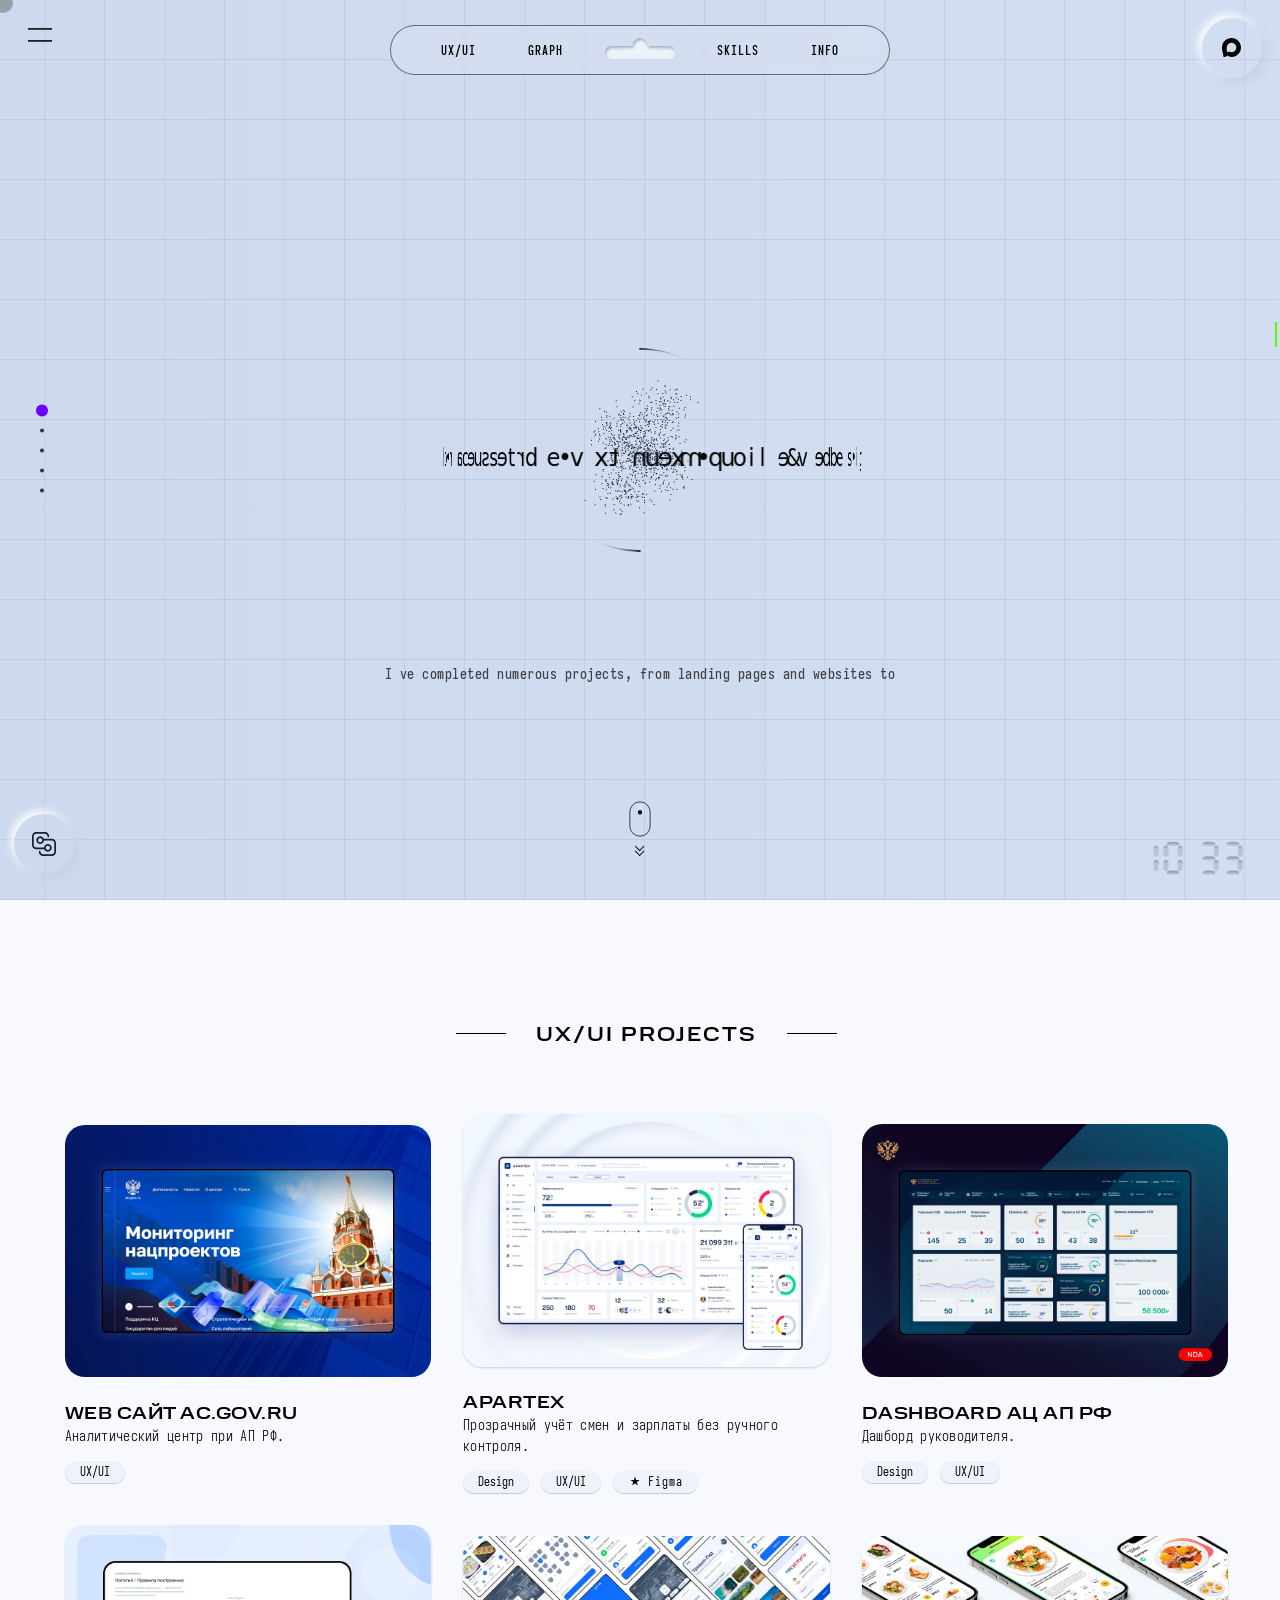
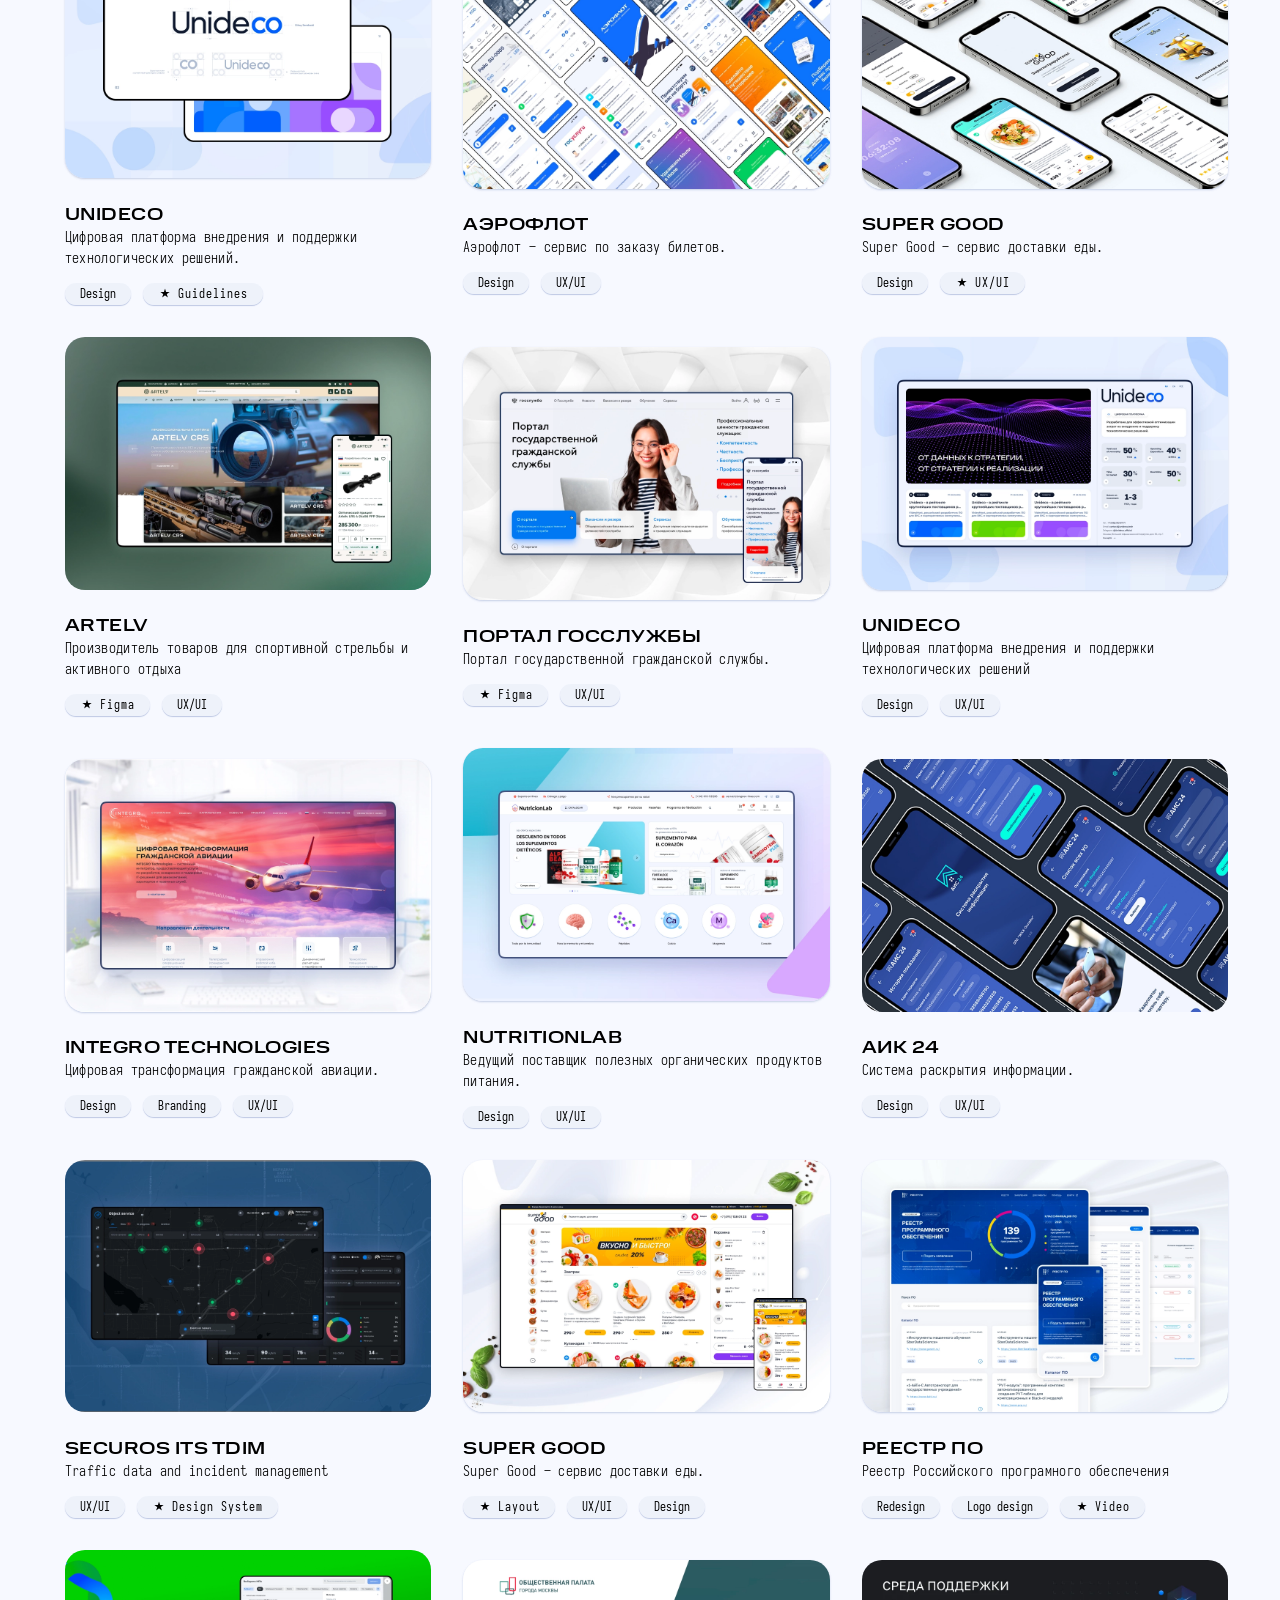
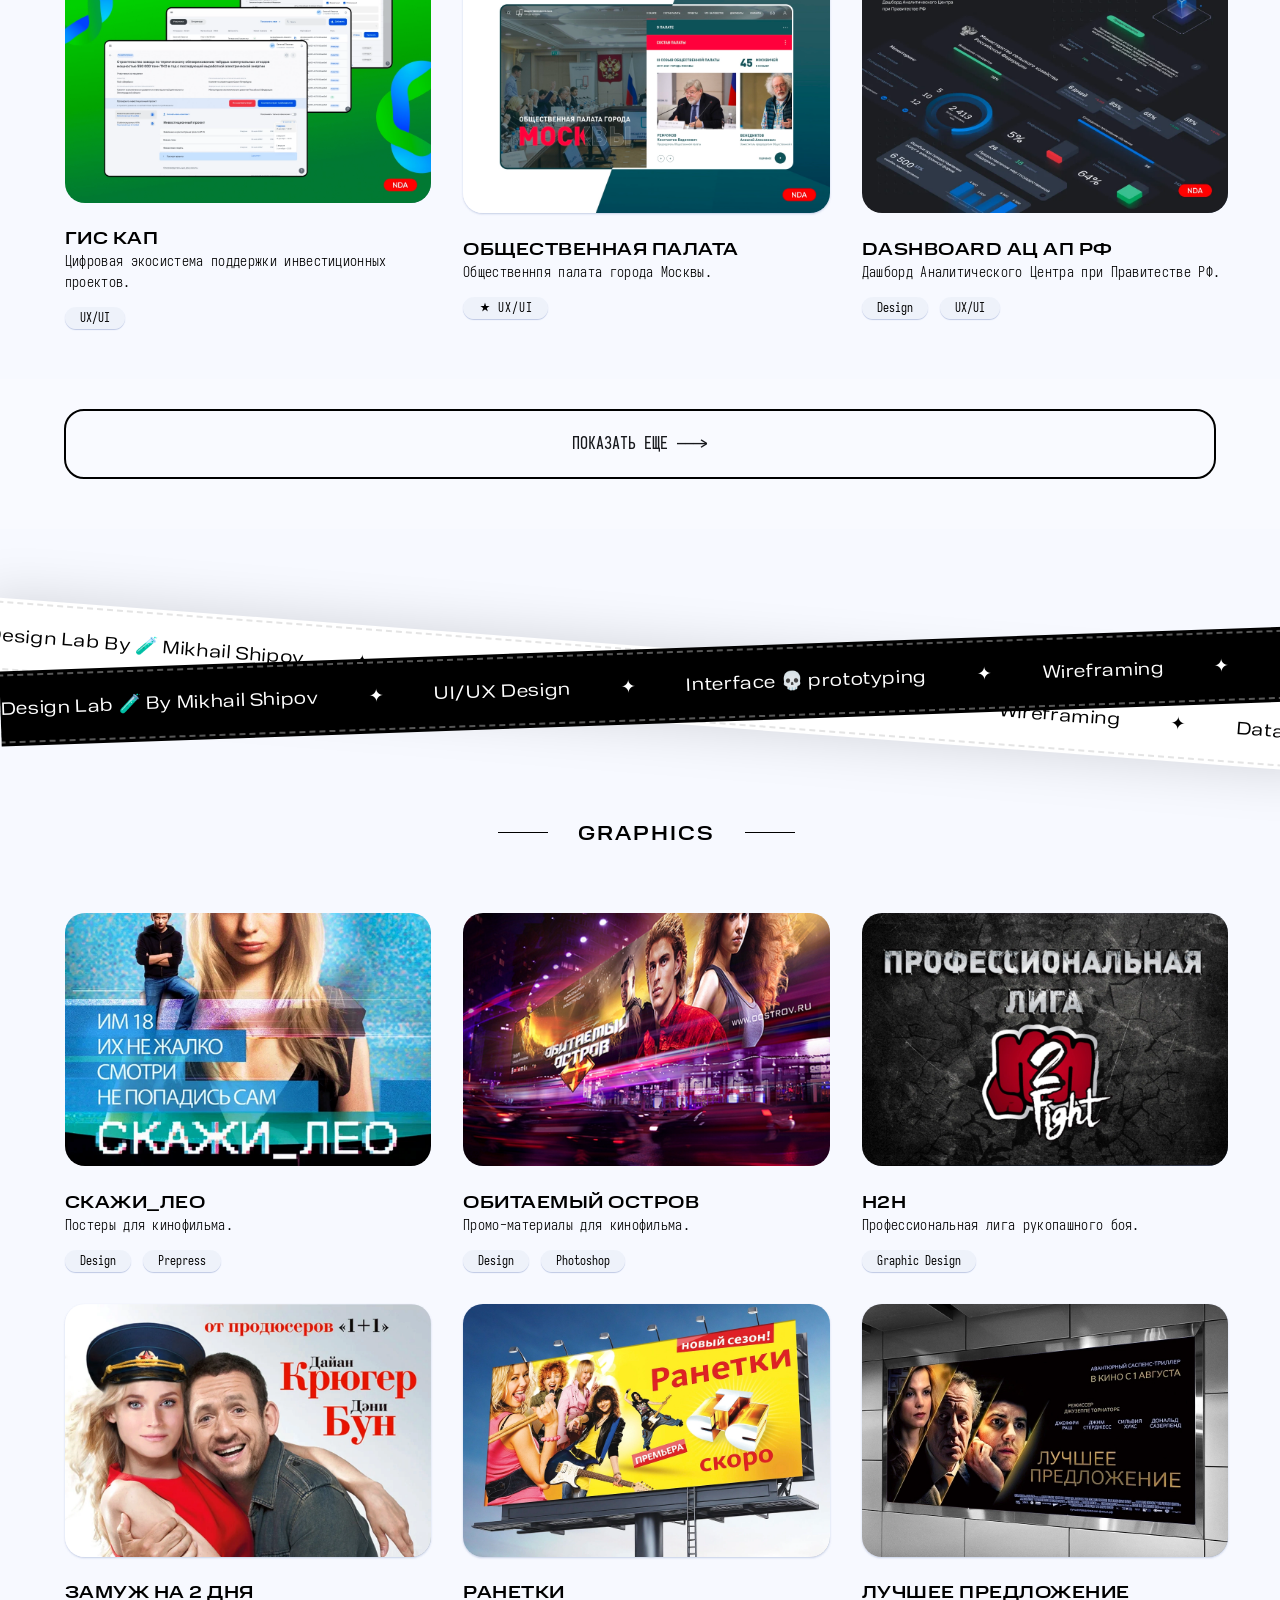
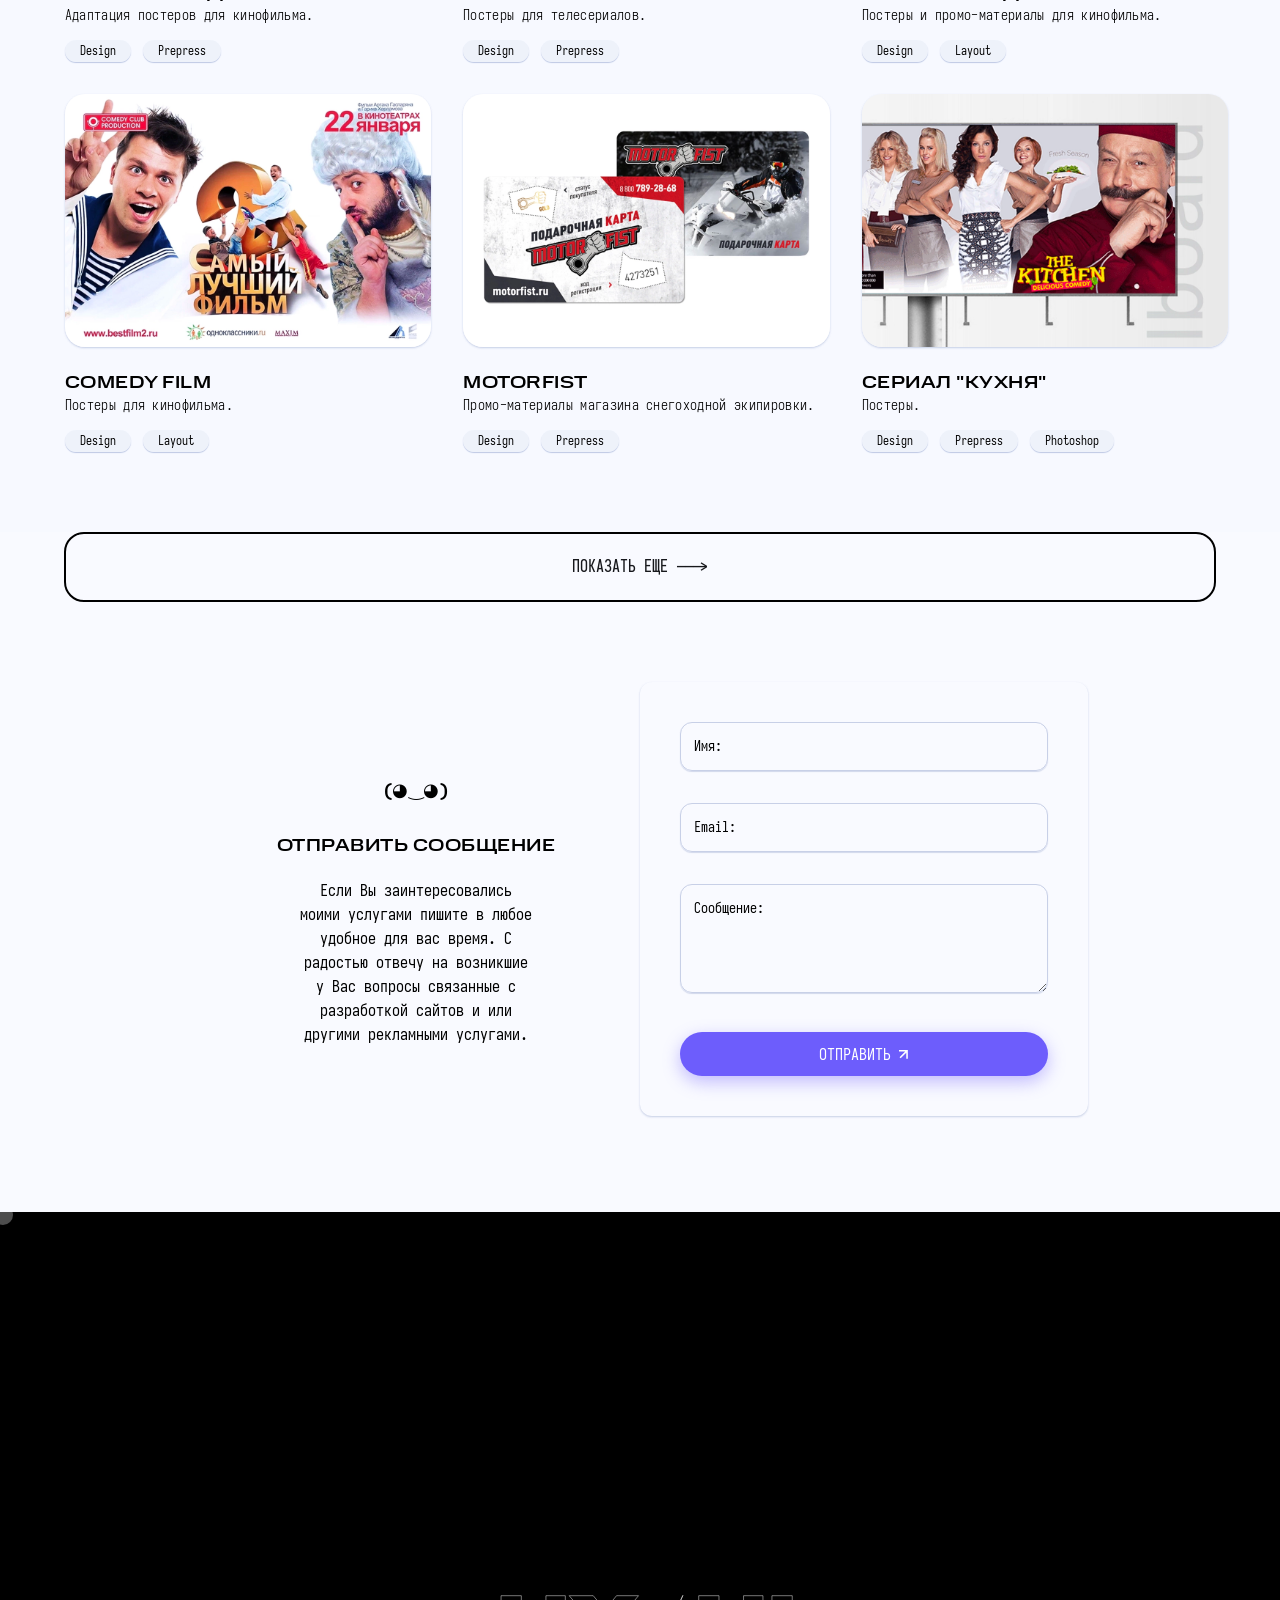
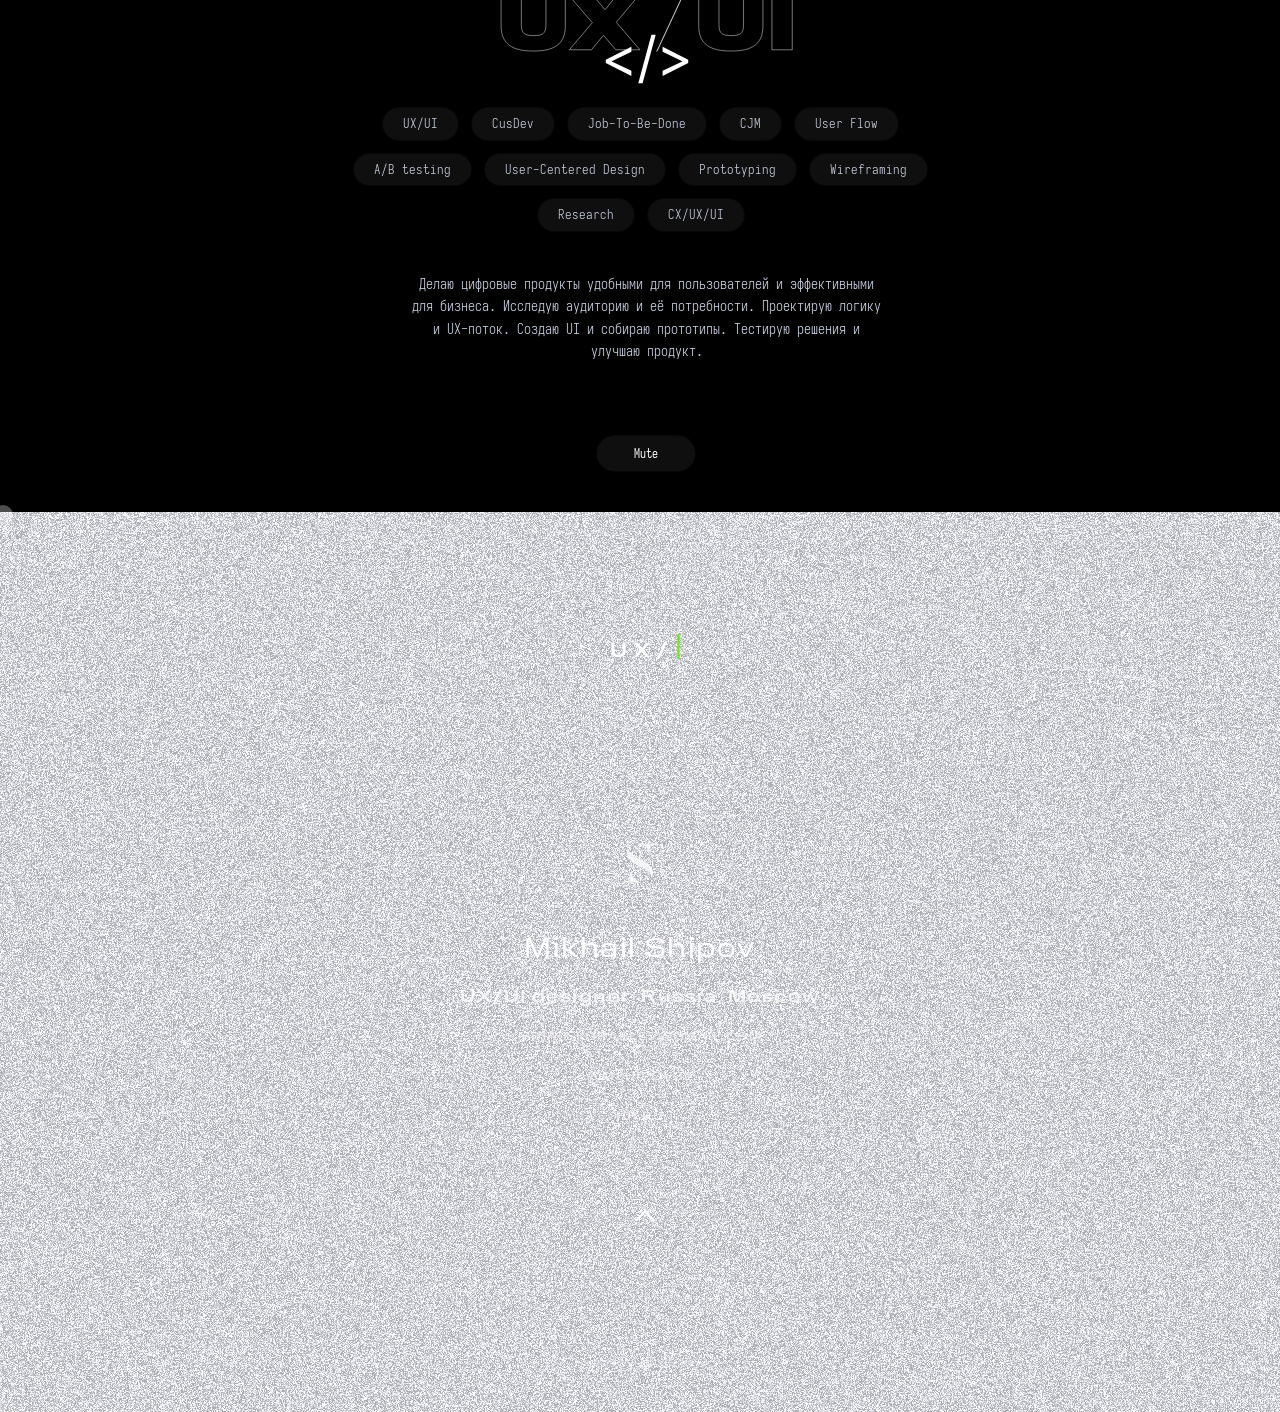
==== commit c70a2c37: "https://artelv.ru/" ====
--- a/index.html
+++ b/index.html
@@ -316,7 +316,7 @@
 				</div>
 
 				<div class="boks fadeIn wow">
-					<a href="https:/artelv.ru" target="_blank"><img src="nimg/artelv.webp" width="100%"></a>
+					<a href="https://artelv.ru/" target="_blank"><img src="nimg/artelv.webp" width="100%"></a>
 					<h3>ARTELV</h3>
 					<p>Производитель товаров для спортивной стрельбы и активного отдыха</p>
 					<div class="tag_wrap"><a
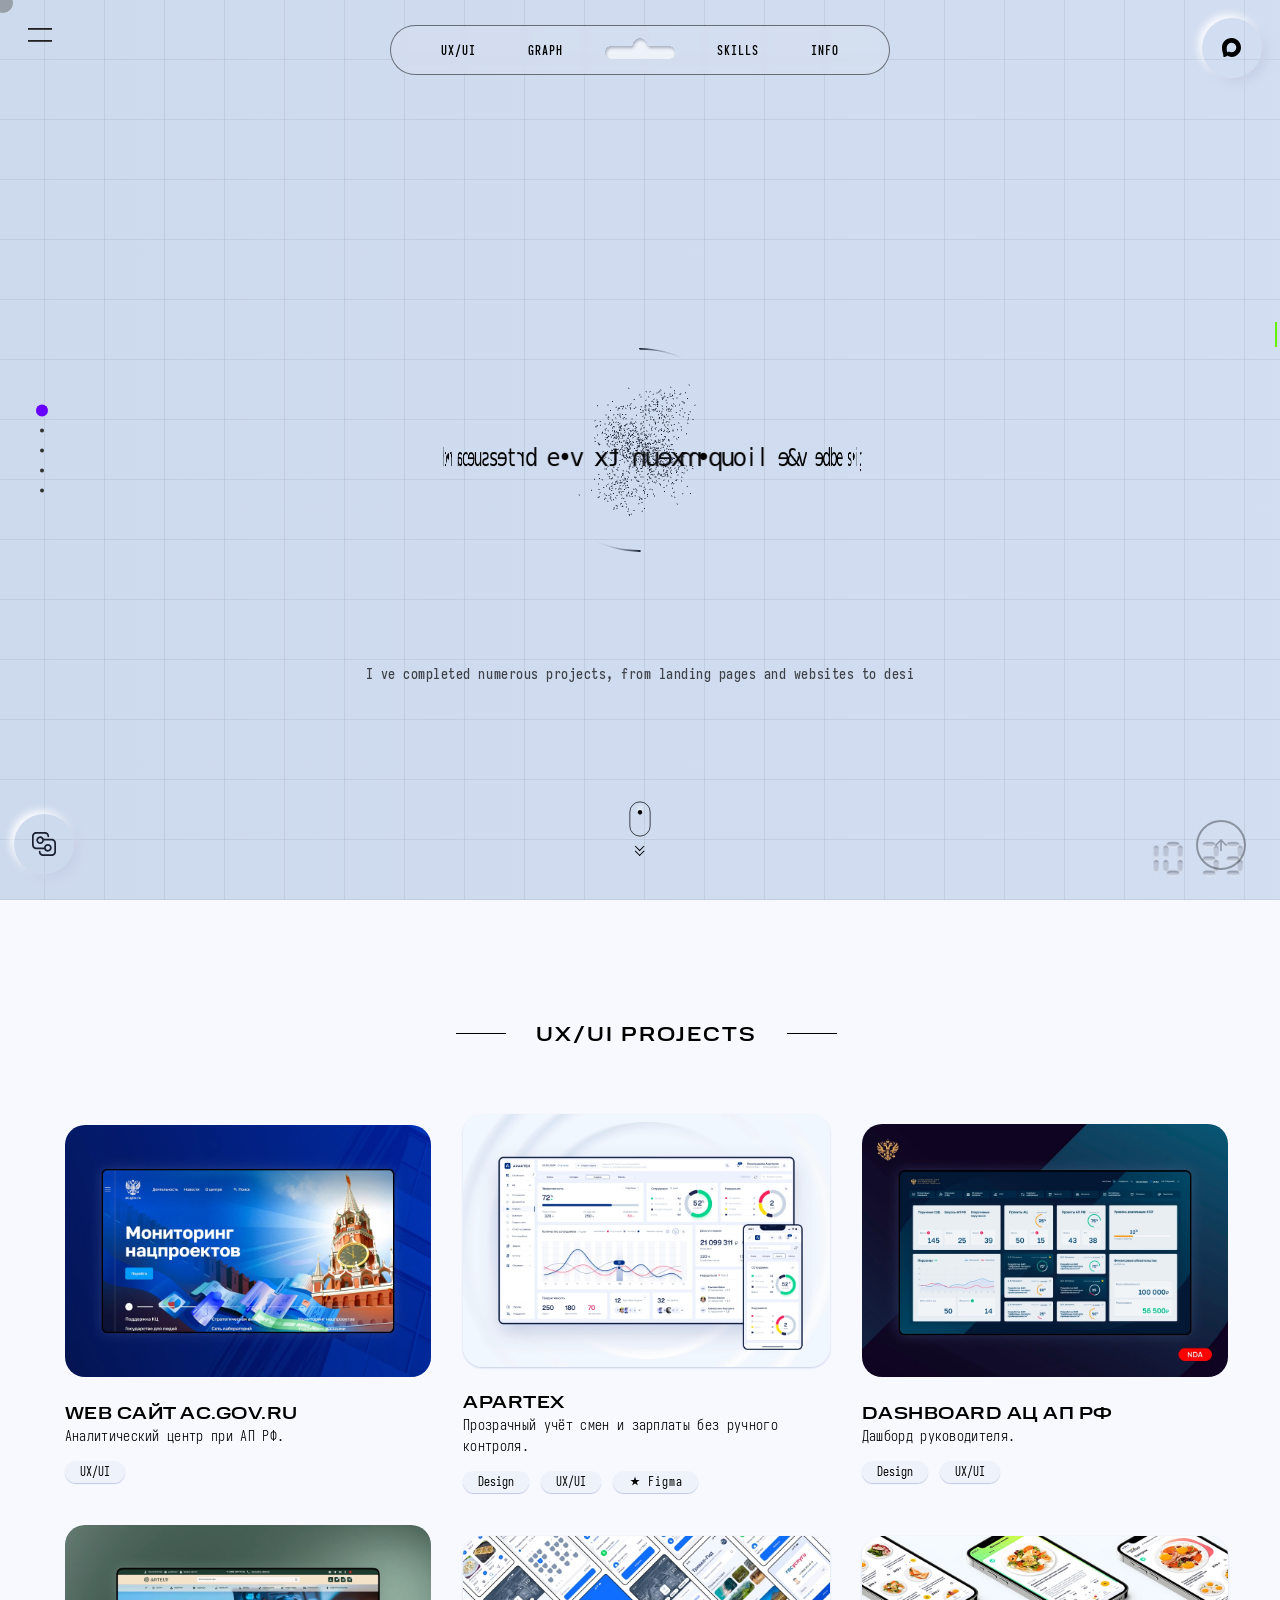
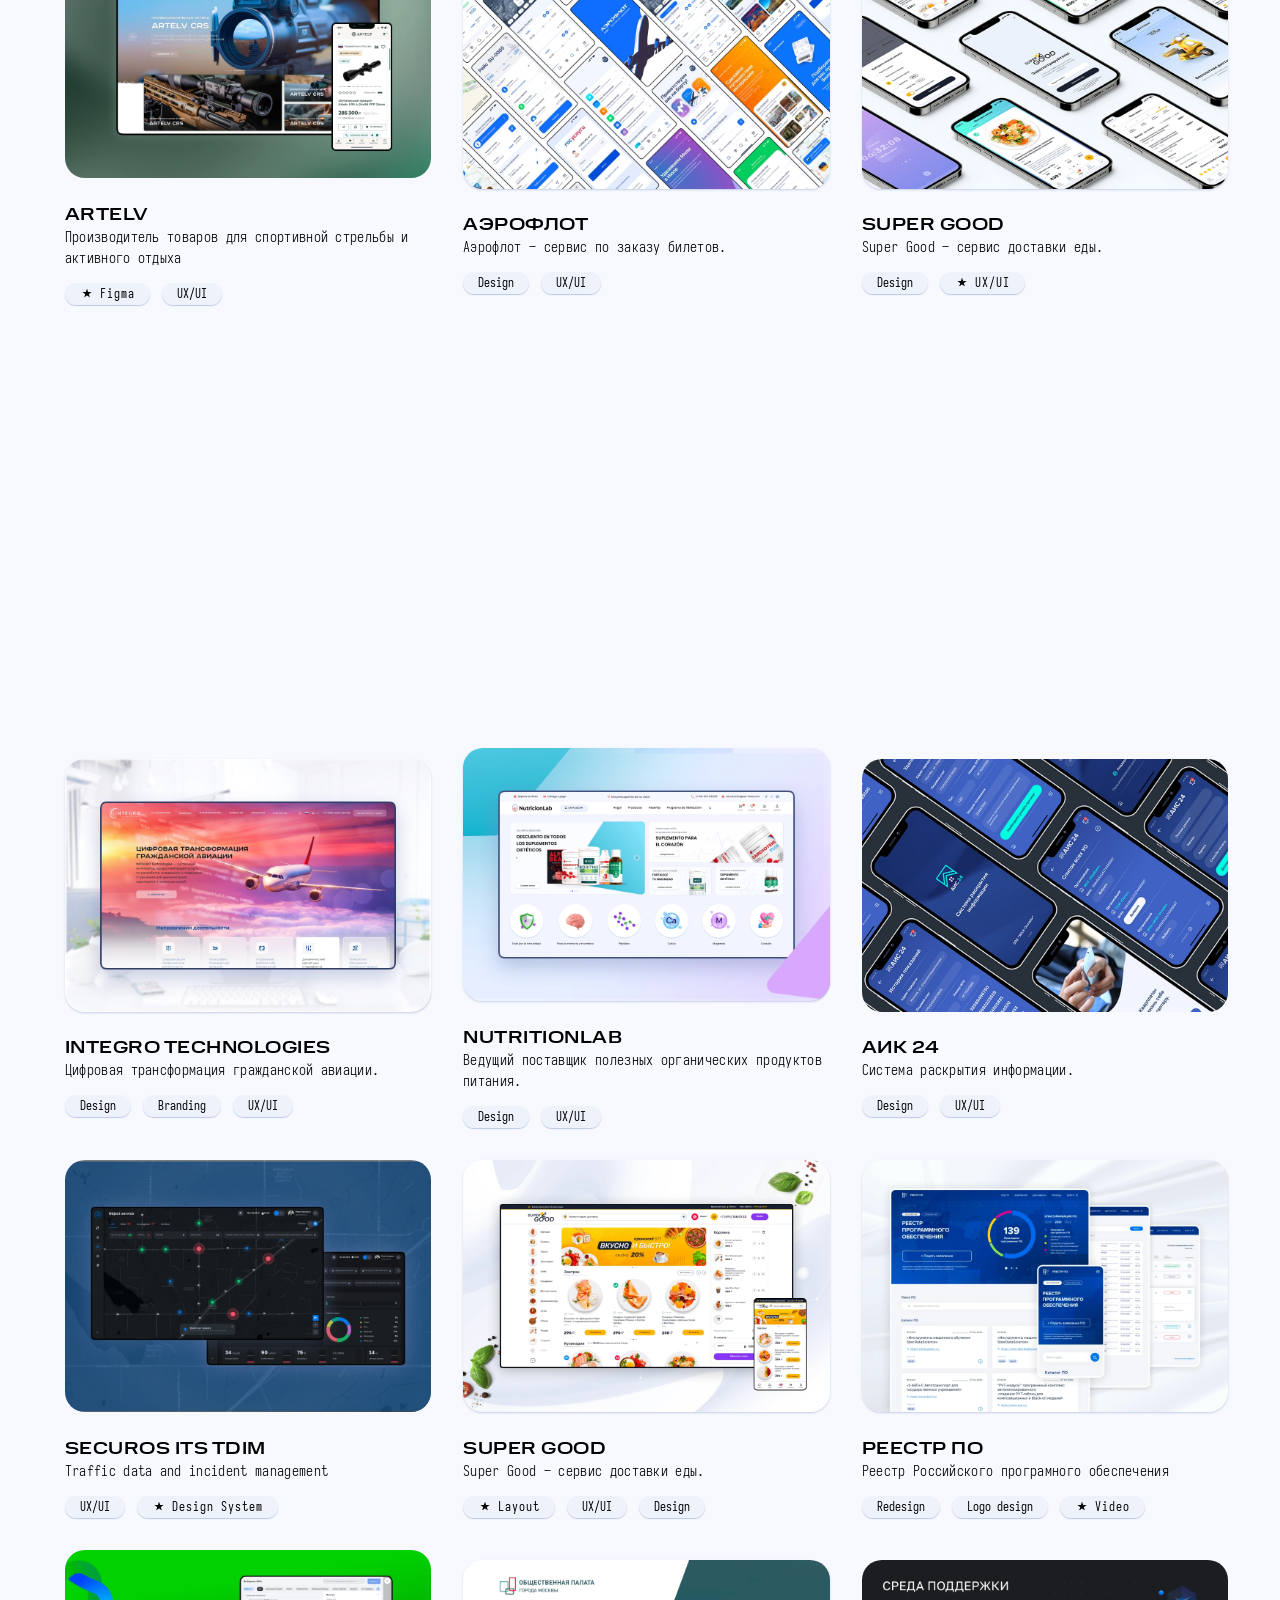
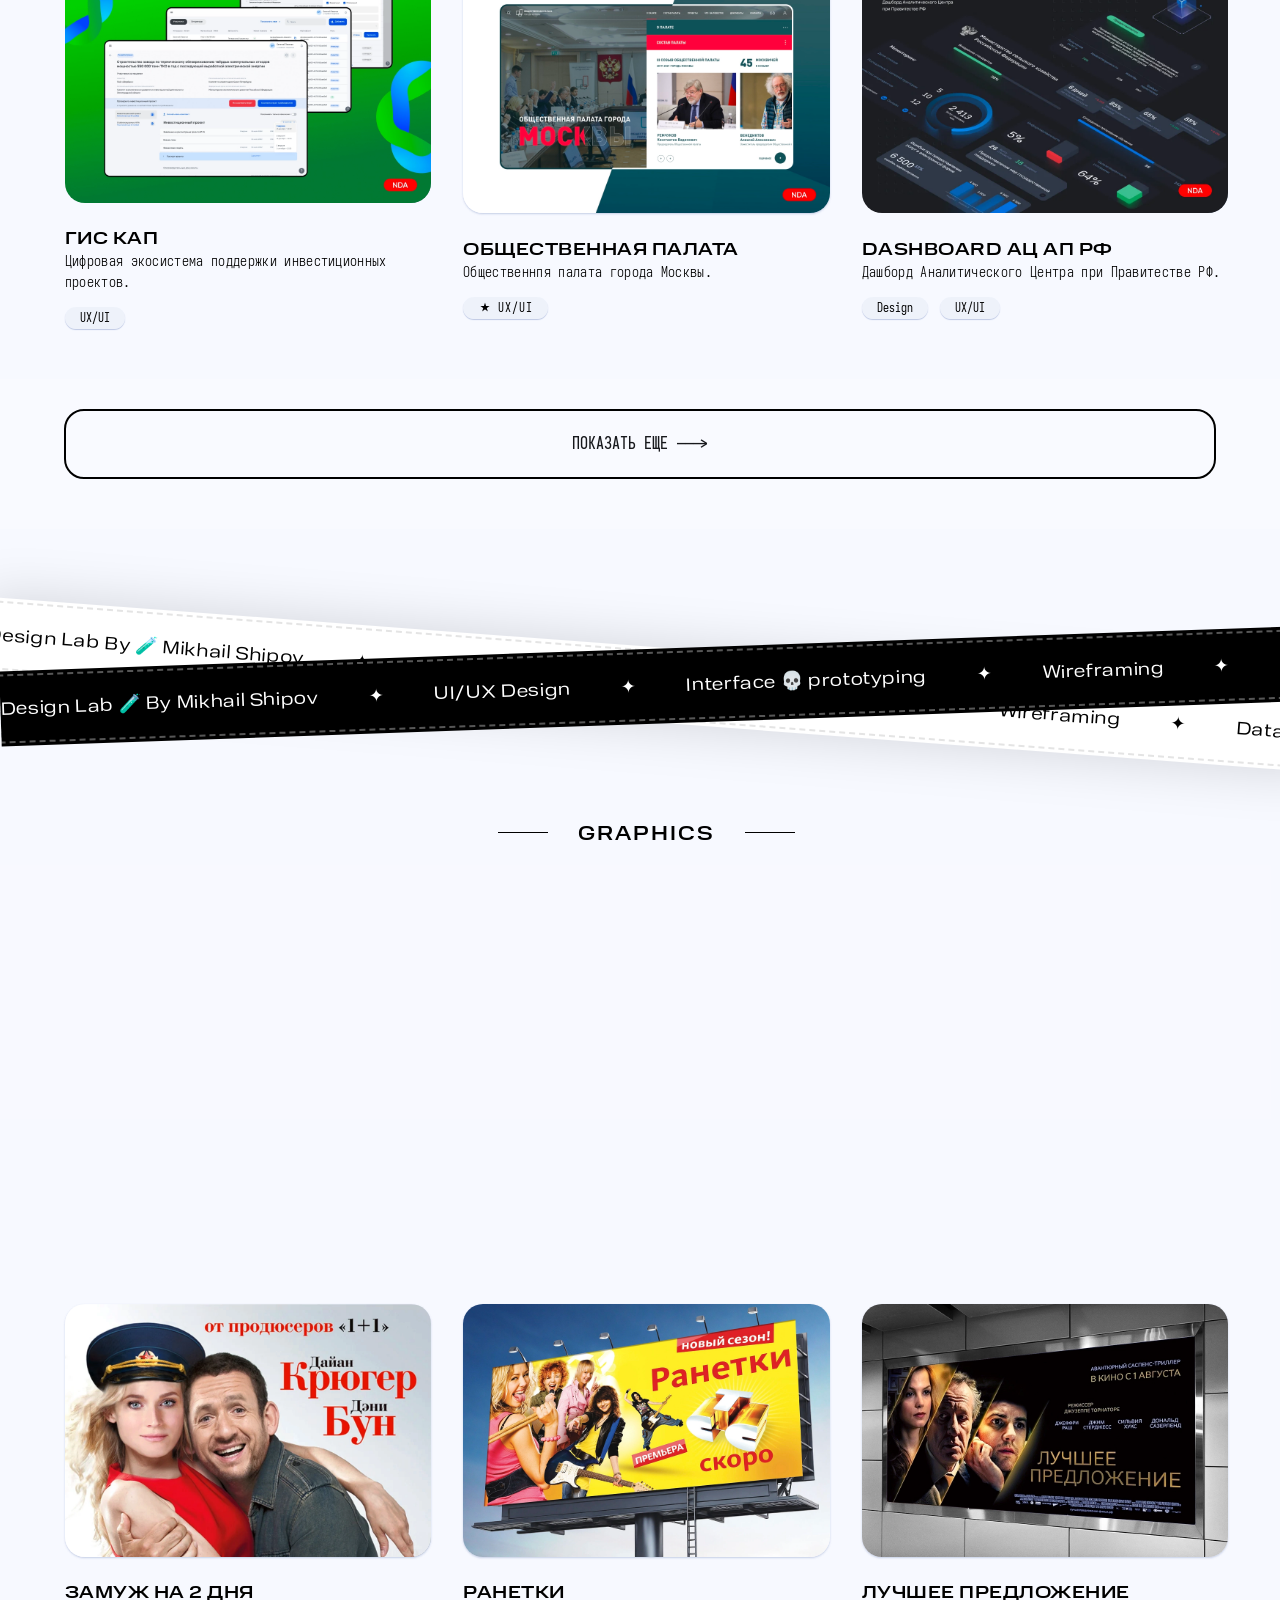
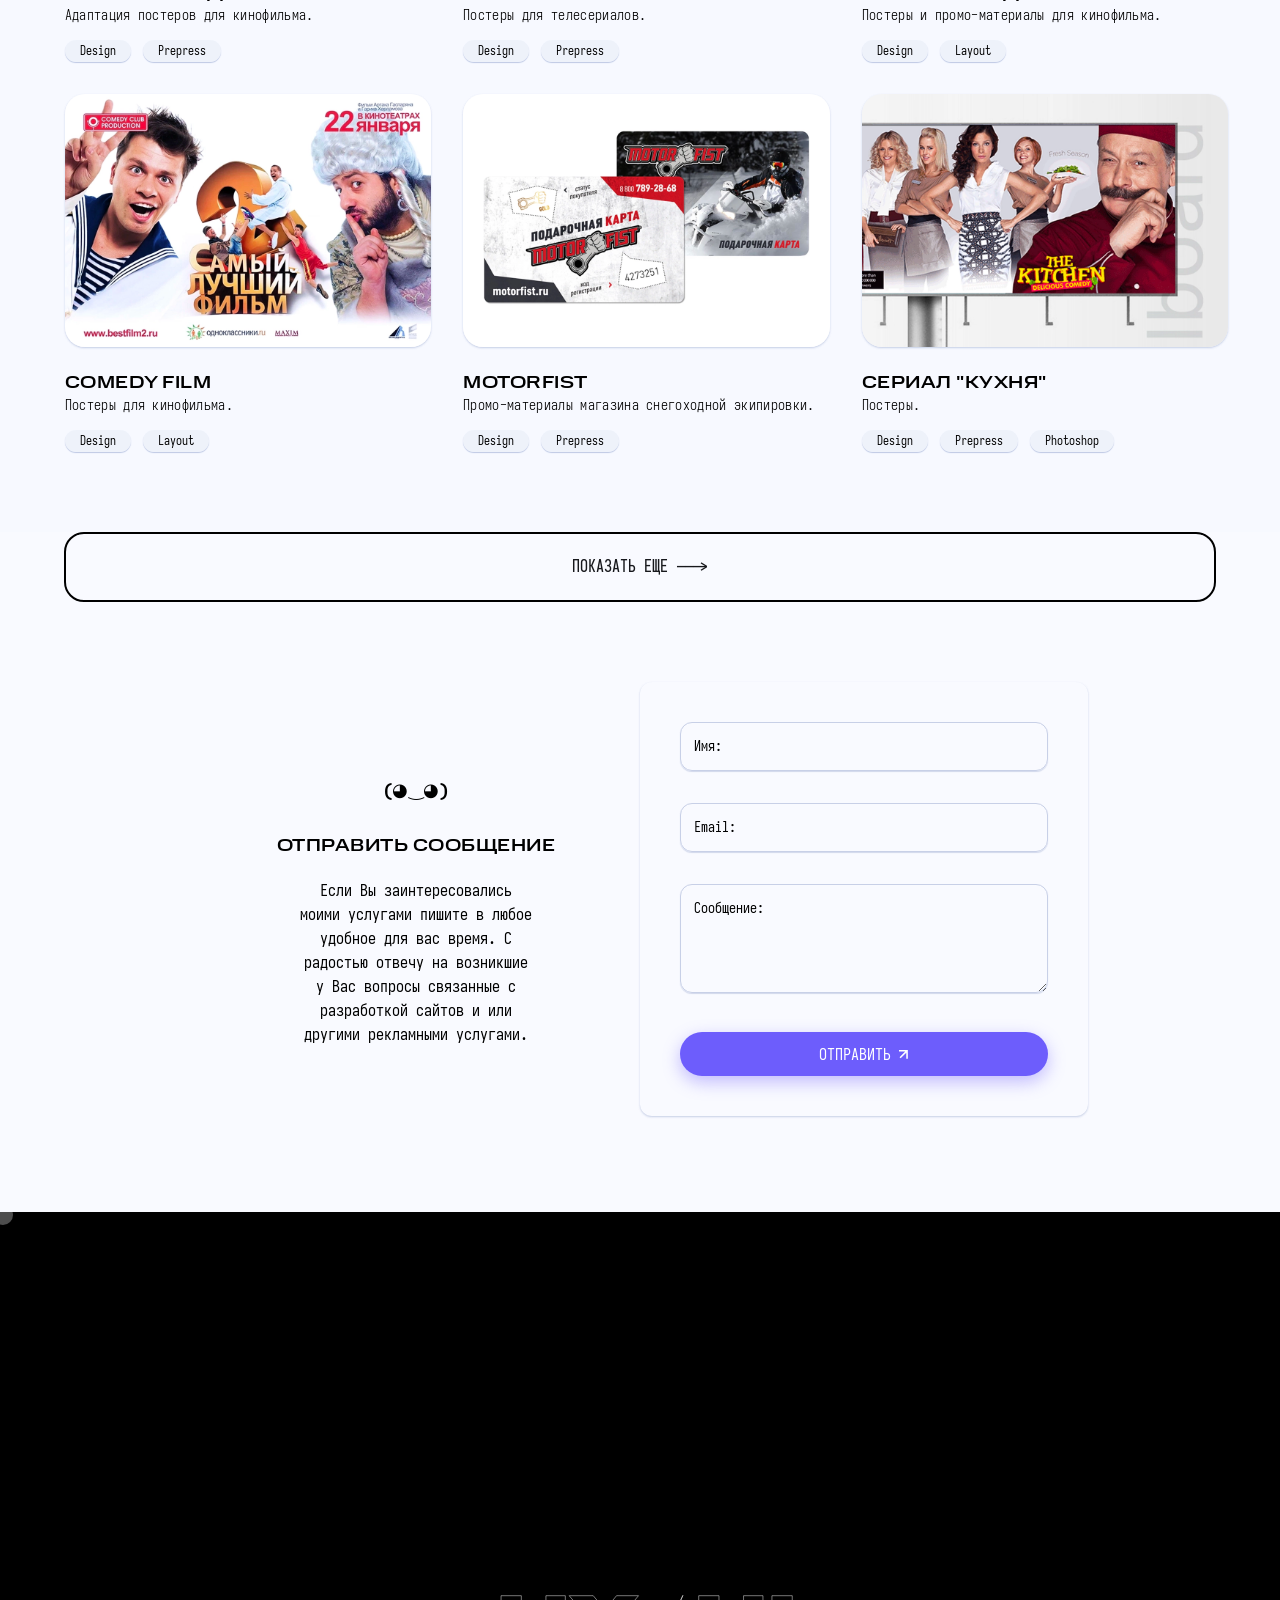
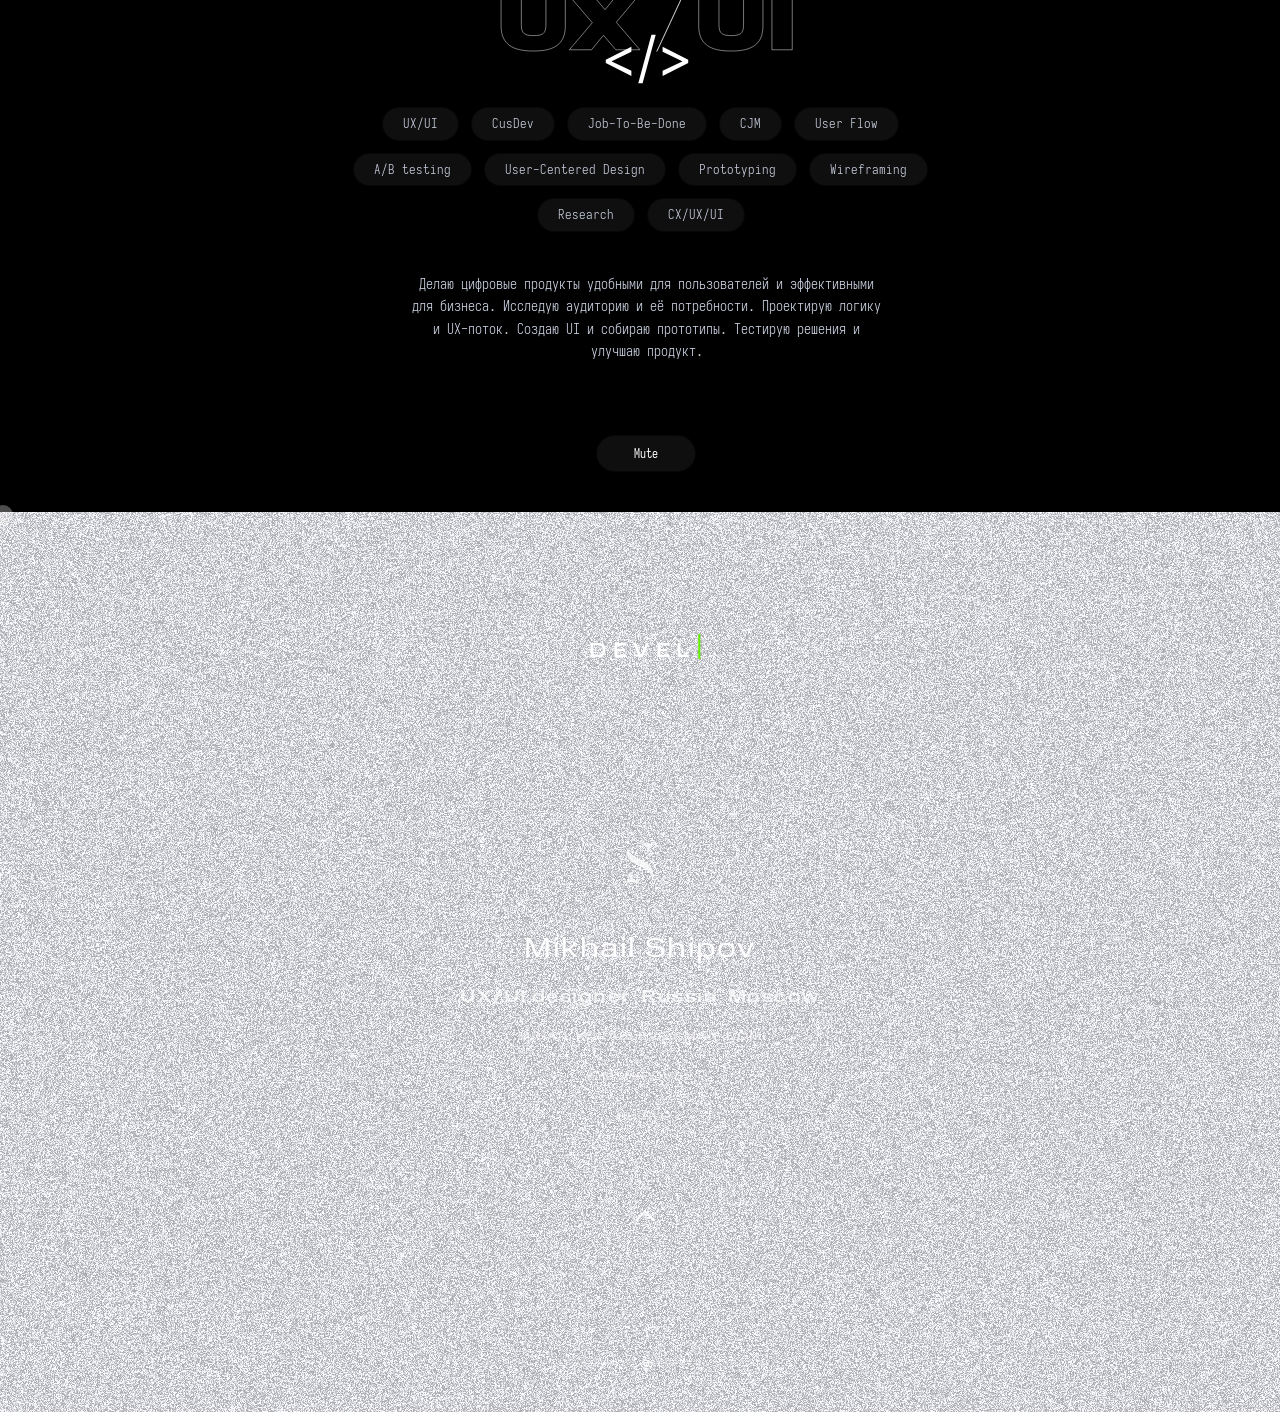
==== commit b1464f0c: "art+ud" ====
--- a/index.html
+++ b/index.html
@@ -248,51 +248,14 @@
 				</div>
 
 				<div class="boks fadeIn wow">
-					<a href="nimg/ud/ud_01.webp" data-caption="Guidelines Unideco." data-fancybox="gallery-62"><img
-							class="shadow-sm" src="nimg/ud_1.webp" width="100%"></a>
-
-					<a href="nimg/ud/ud_02.webp" data-fancybox="gallery-62" data-caption="Guidelines Unideco."
-						style="display: none;"></a>
-					<a href="nimg/ud/ud_04.webp" data-fancybox="gallery-62" data-caption="Guidelines Unideco."
-						style="display: none;"></a>
-					<a href="nimg/ud/ud_05.webp" data-fancybox="gallery-62" data-caption="Guidelines Unideco."
-						style="display: none;"></a>
-					<a href="nimg/ud/ud_06.webp" data-fancybox="gallery-62" data-caption="Guidelines Unideco."
-						style="display: none;"></a>
-					<a href="nimg/ud/ud_07.webp" data-fancybox="gallery-62" data-caption="Guidelines Unideco."
-						style="display: none;"></a>
-					<a href="nimg/ud/ud_08.webp" data-fancybox="gallery-62" data-caption="Guidelines Unideco."
-						style="display: none;"></a>
-					<a href="nimg/ud/ud_09.webp" data-fancybox="gallery-62" data-caption="Guidelines Unideco."
-						style="display: none;"></a>
-					<a href="nimg/ud/ud_10.webp" data-fancybox="gallery-62" data-caption="Guidelines Unideco."
-						style="display: none;"></a>
-					<a href="nimg/ud/ud_11.webp" data-fancybox="gallery-62" data-caption="Guidelines Unideco."
-						style="display: none;"></a>
-					<a href="nimg/ud/ud_12.webp" data-fancybox="gallery-62" data-caption="Guidelines Unideco."
-						style="display: none;"></a>
-					<a href="nimg/ud/ud_13.webp" data-fancybox="gallery-62" data-caption="Guidelines Unideco."
-						style="display: none;"></a>
-					<a href="nimg/ud/ud_14.webp" data-fancybox="gallery-62" data-caption="Guidelines Unideco."
-						style="display: none;"></a>
-					<a href="nimg/ud/ud_15.webp" data-fancybox="gallery-62" data-caption="Guidelines Unideco."
-						style="display: none;"></a>
-					<a href="nimg/ud/ud_16.webp" data-fancybox="gallery-62" data-caption="Guidelines Unideco."
-						style="display: none;"></a>
-					<a href="nimg/ud/ud_17.webp" data-fancybox="gallery-62" data-caption="Guidelines Unideco."
-						style="display: none;"></a>
-					<a href="nimg/ud/ud0.webp" data-fancybox="gallery-62" data-caption="Guidelines Unideco."
-						style="display: none;"></a>
-					<a href="nimg/ud/ud1.webp" data-fancybox="gallery-62" data-caption="Guidelines Unideco."
-						style="display: none;"></a>
-
-					<h3>Unideco</h3>
-					<p>Цифровая платформа внедрения и поддержки технологических решений.</p>
-					<div class="tag_wrap"><span>Design</span><a
-							href="https://www.figma.com/design/wmK9vEx8VCmaivEPM6M9CJ/%E2%99%BE%EF%B8%8F-UNIDECO_Brand-book?node-id=1-3&t=uF5qri1z5B6sWWjS-1"
+					<a href="https://artelv.ru/" target="_blank"><img src="nimg/artelv.webp" width="100%"></a>
+					<h3>ARTELV</h3>
+					<p>Производитель товаров для спортивной стрельбы и активного отдыха</p>
+					<div class="tag_wrap"><a
+							href="https://www.figma.com/design/RyZdDehHCP64fQlwqaXHgC/art?node-id=250-3945&t=nJRA0wa6RSJqf5ZR-1"
 							target="_blank"><span>
-								<p class="star">★</p>Guidelines
-							</span></a></div>
+								<p class="star">★</p>Figma
+							</span></a><span>UX/UI</span></div>
 				</div>
 
 				<div class="boks fadeIn wow">
@@ -316,14 +279,51 @@
 				</div>
 
 				<div class="boks fadeIn wow">
-					<a href="https://artelv.ru/" target="_blank"><img src="nimg/artelv.webp" width="100%"></a>
-					<h3>ARTELV</h3>
-					<p>Производитель товаров для спортивной стрельбы и активного отдыха</p>
-					<div class="tag_wrap"><a
-							href="https://www.figma.com/design/RyZdDehHCP64fQlwqaXHgC/art?node-id=250-3945&t=nJRA0wa6RSJqf5ZR-1"
+					<a href="nimg/ud/ud_01.webp" data-caption="Guidelines Unideco." data-fancybox="gallery-62"><img
+							class="shadow-sm" src="nimg/ud_1.webp" width="100%"></a>
+
+					<a href="nimg/ud/ud_02.webp" data-fancybox="gallery-62" data-caption="Guidelines Unideco."
+						style="display: none;"></a>
+					<a href="nimg/ud/ud_04.webp" data-fancybox="gallery-62" data-caption="Guidelines Unideco."
+						style="display: none;"></a>
+					<a href="nimg/ud/ud_05.webp" data-fancybox="gallery-62" data-caption="Guidelines Unideco."
+						style="display: none;"></a>
+					<a href="nimg/ud/ud_06.webp" data-fancybox="gallery-62" data-caption="Guidelines Unideco."
+						style="display: none;"></a>
+					<a href="nimg/ud/ud_07.webp" data-fancybox="gallery-62" data-caption="Guidelines Unideco."
+						style="display: none;"></a>
+					<a href="nimg/ud/ud_08.webp" data-fancybox="gallery-62" data-caption="Guidelines Unideco."
+						style="display: none;"></a>
+					<a href="nimg/ud/ud_09.webp" data-fancybox="gallery-62" data-caption="Guidelines Unideco."
+						style="display: none;"></a>
+					<a href="nimg/ud/ud_10.webp" data-fancybox="gallery-62" data-caption="Guidelines Unideco."
+						style="display: none;"></a>
+					<a href="nimg/ud/ud_11.webp" data-fancybox="gallery-62" data-caption="Guidelines Unideco."
+						style="display: none;"></a>
+					<a href="nimg/ud/ud_12.webp" data-fancybox="gallery-62" data-caption="Guidelines Unideco."
+						style="display: none;"></a>
+					<a href="nimg/ud/ud_13.webp" data-fancybox="gallery-62" data-caption="Guidelines Unideco."
+						style="display: none;"></a>
+					<a href="nimg/ud/ud_14.webp" data-fancybox="gallery-62" data-caption="Guidelines Unideco."
+						style="display: none;"></a>
+					<a href="nimg/ud/ud_15.webp" data-fancybox="gallery-62" data-caption="Guidelines Unideco."
+						style="display: none;"></a>
+					<a href="nimg/ud/ud_16.webp" data-fancybox="gallery-62" data-caption="Guidelines Unideco."
+						style="display: none;"></a>
+					<a href="nimg/ud/ud_17.webp" data-fancybox="gallery-62" data-caption="Guidelines Unideco."
+						style="display: none;"></a>
+					<a href="nimg/ud/ud0.webp" data-fancybox="gallery-62" data-caption="Guidelines Unideco."
+						style="display: none;"></a>
+					<a href="nimg/ud/ud1.webp" data-fancybox="gallery-62" data-caption="Guidelines Unideco."
+						style="display: none;"></a>
+
+					<h3>Unideco</h3>
+					<p>Цифровая платформа внедрения и поддержки технологических решений.</p>
+					<div class="tag_wrap"><span>Design</span><a
+							href="https://www.figma.com/design/wmK9vEx8VCmaivEPM6M9CJ/%E2%99%BE%EF%B8%8F-UNIDECO_Brand-book?node-id=1-3&t=uF5qri1z5B6sWWjS-1"
 							target="_blank"><span>
-								<p class="star">★</p>Figma
-							</span></a><span>UX/UI</span></div>
+								<p class="star">★</p>Guidelines
+							</span></a></div>
 				</div>
 
 				<div class="boks fadeIn wow">
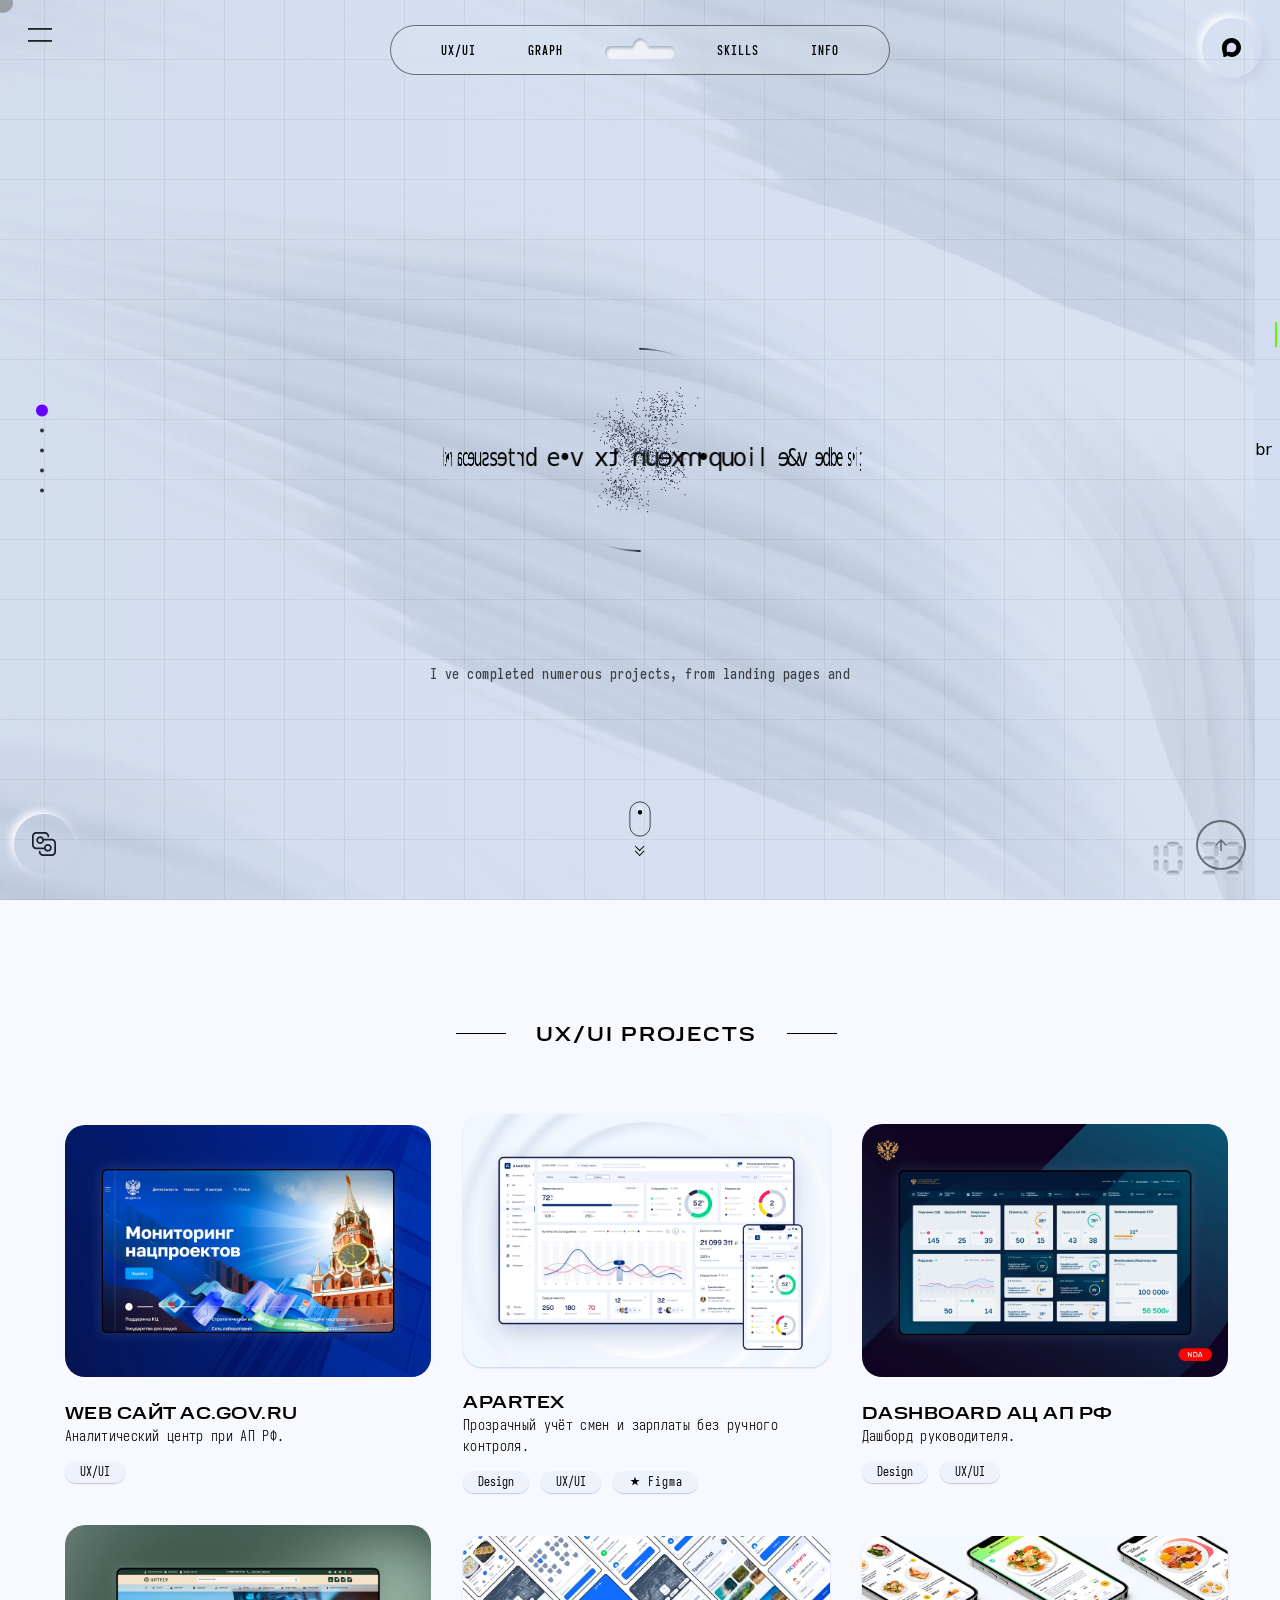
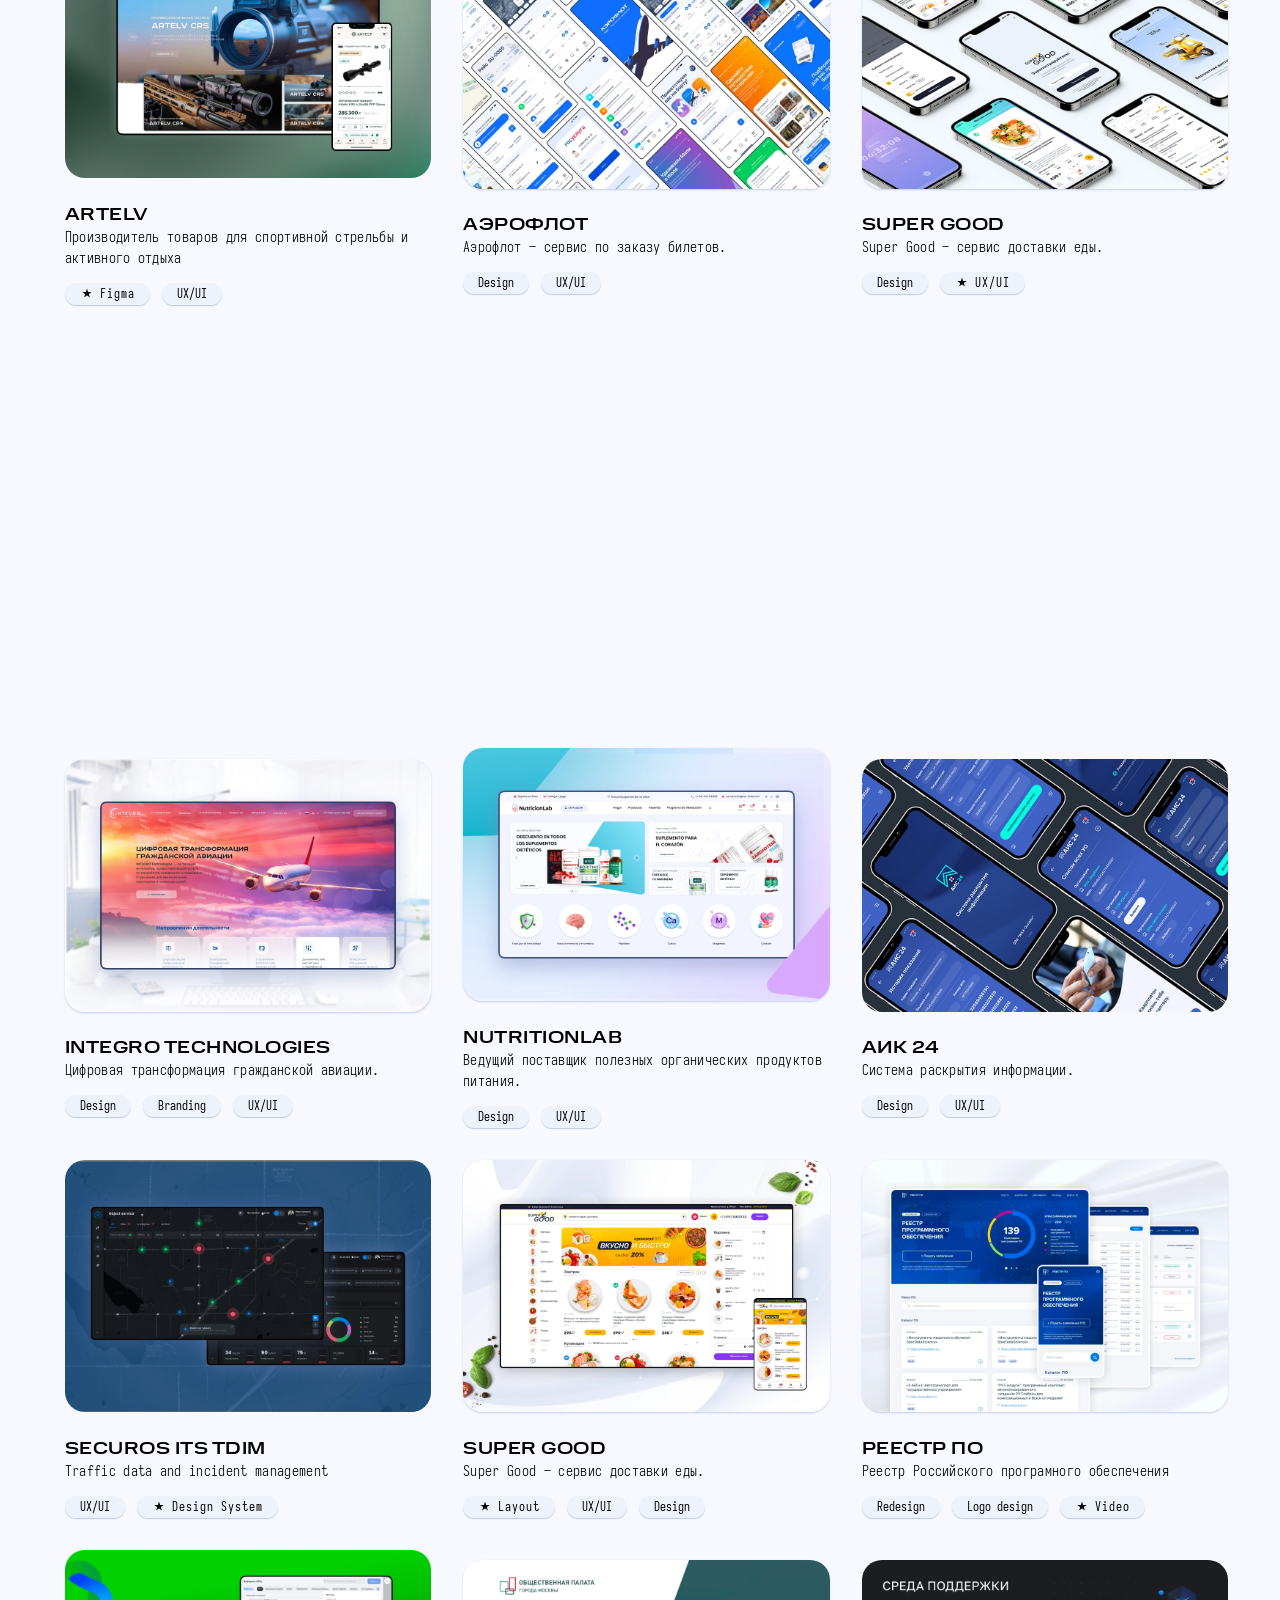
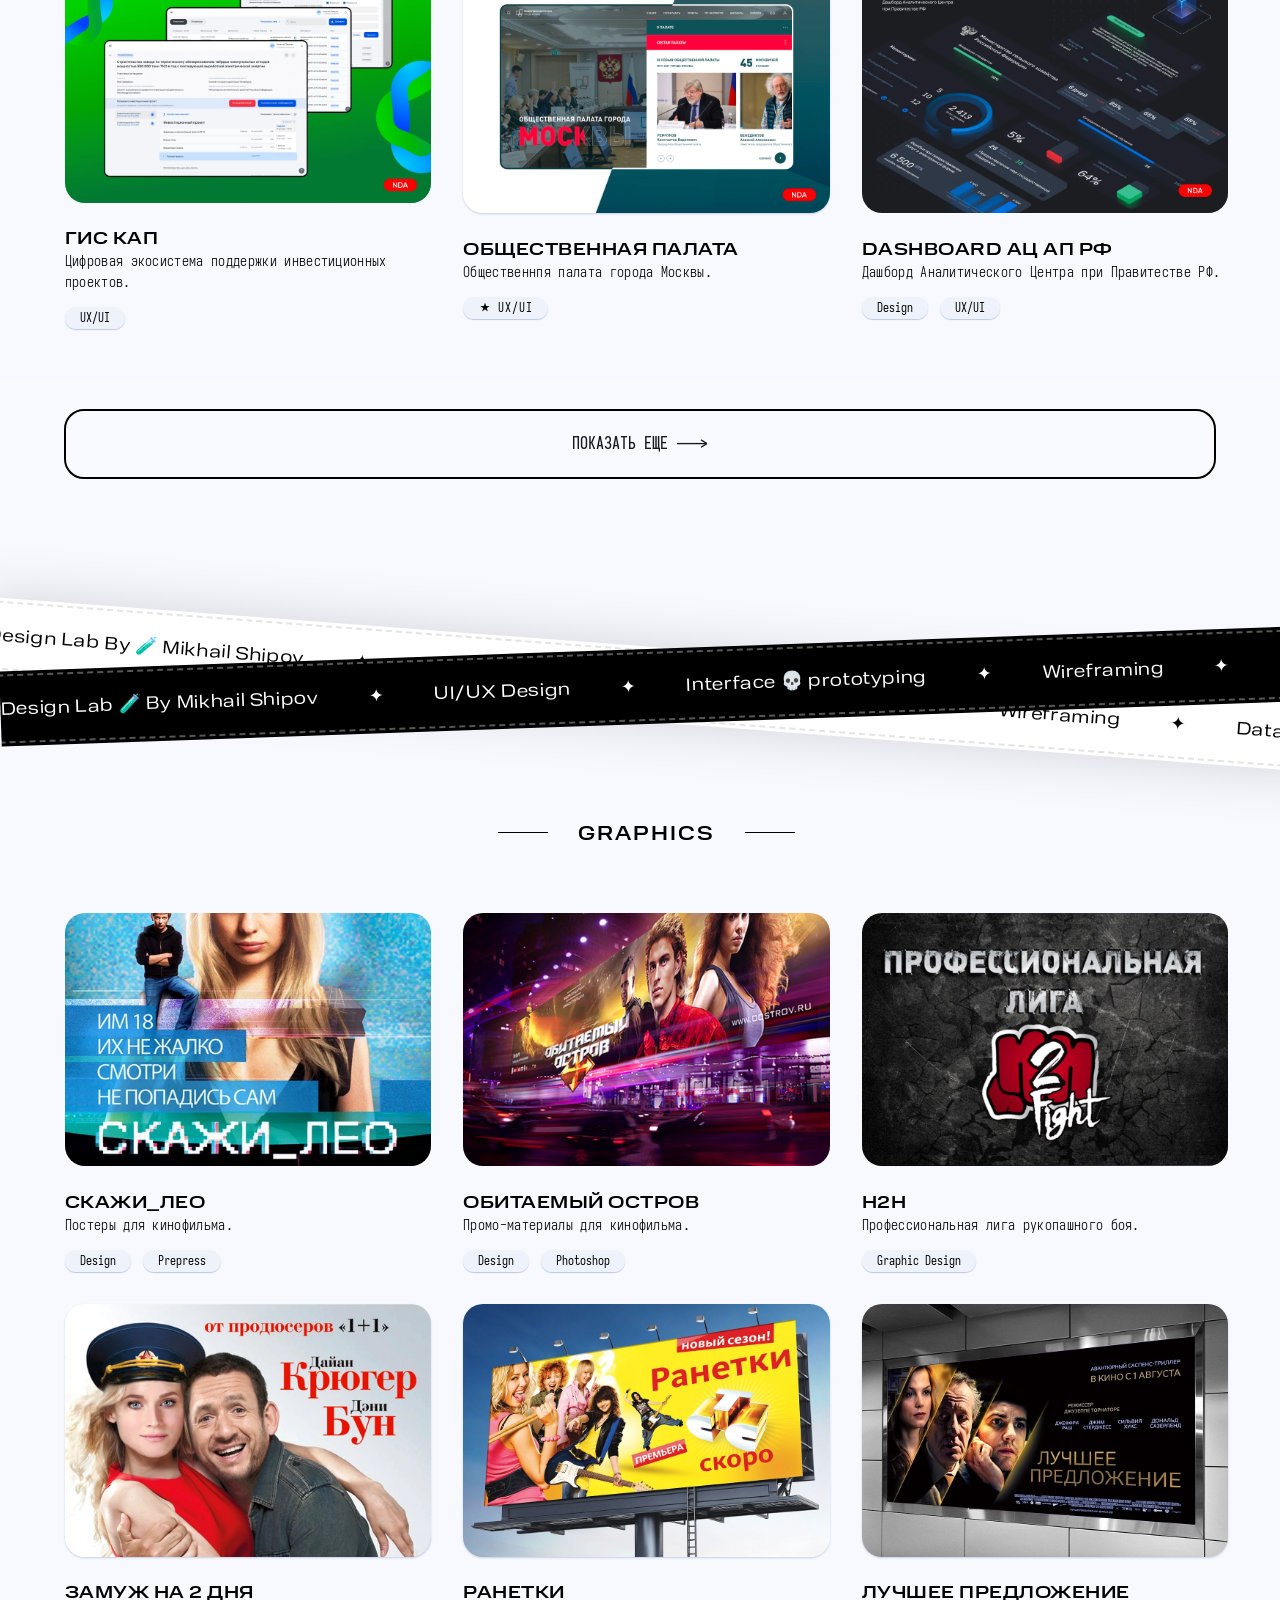
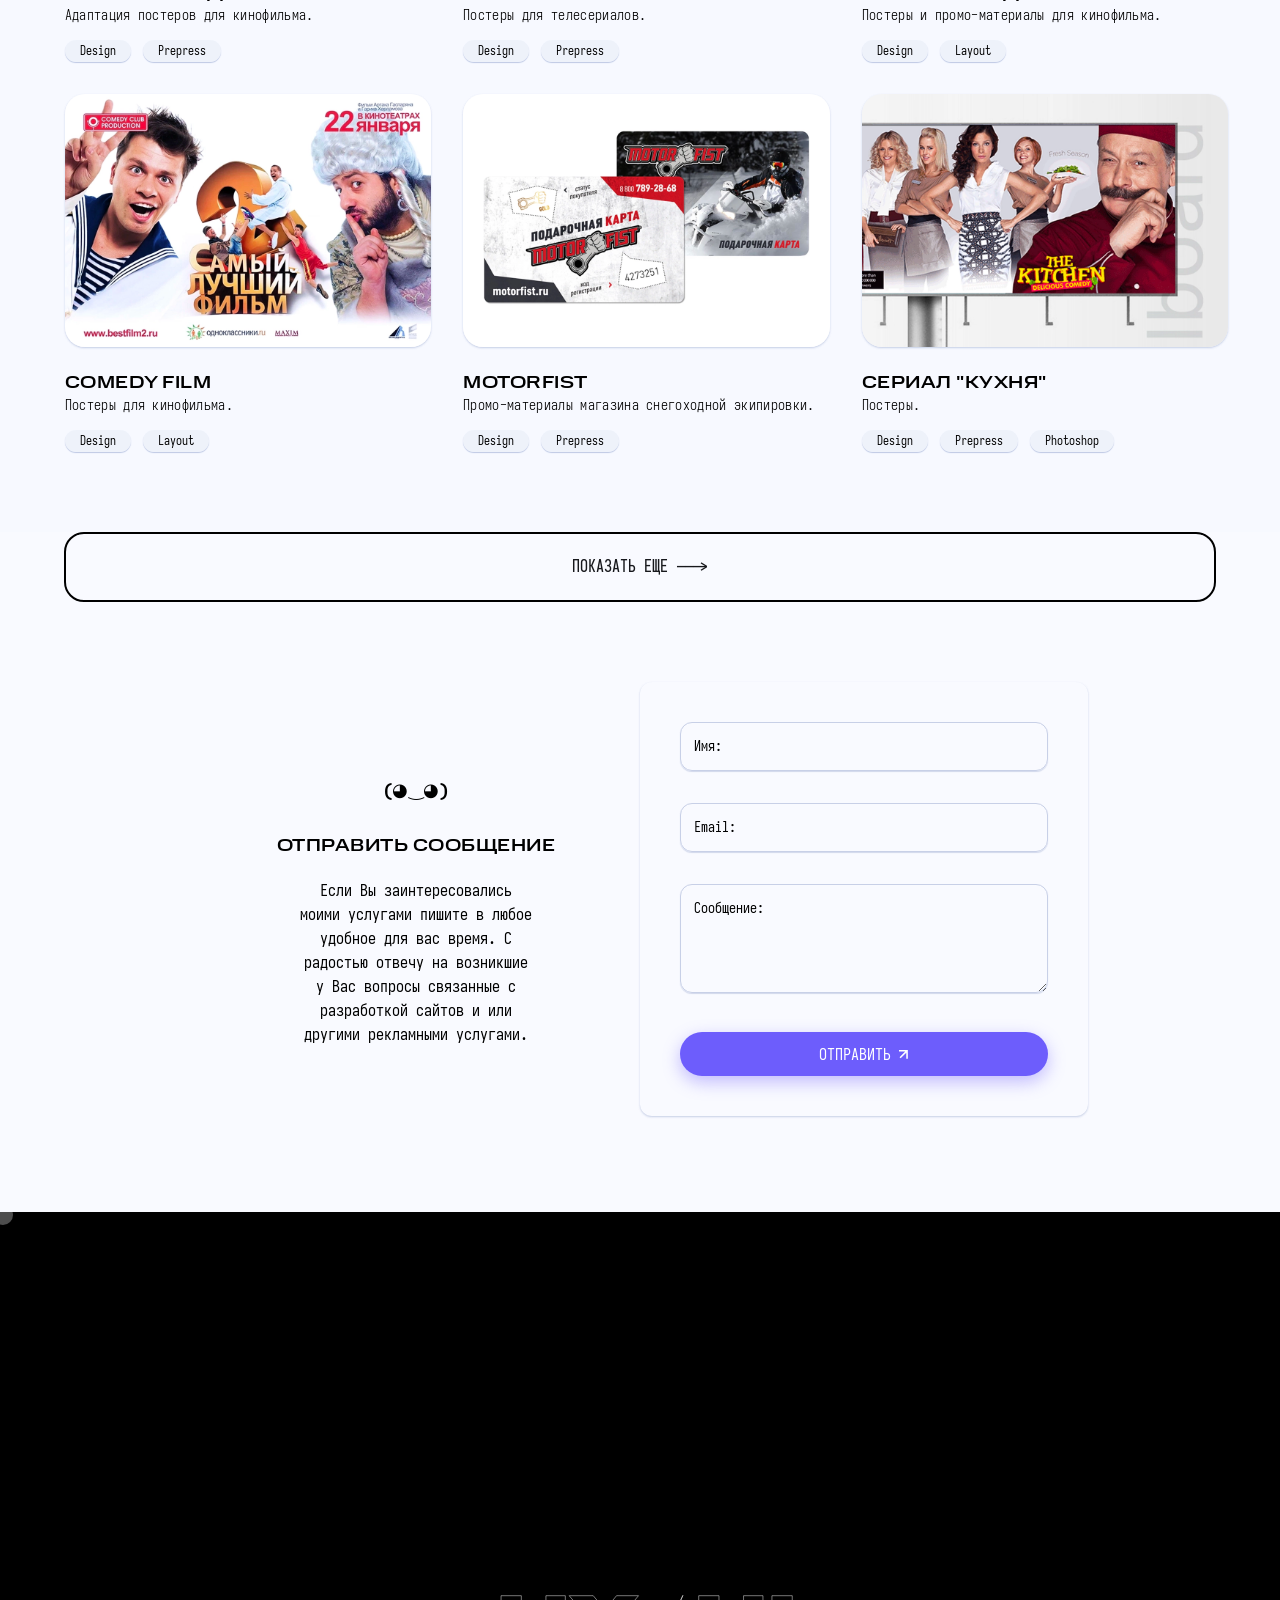
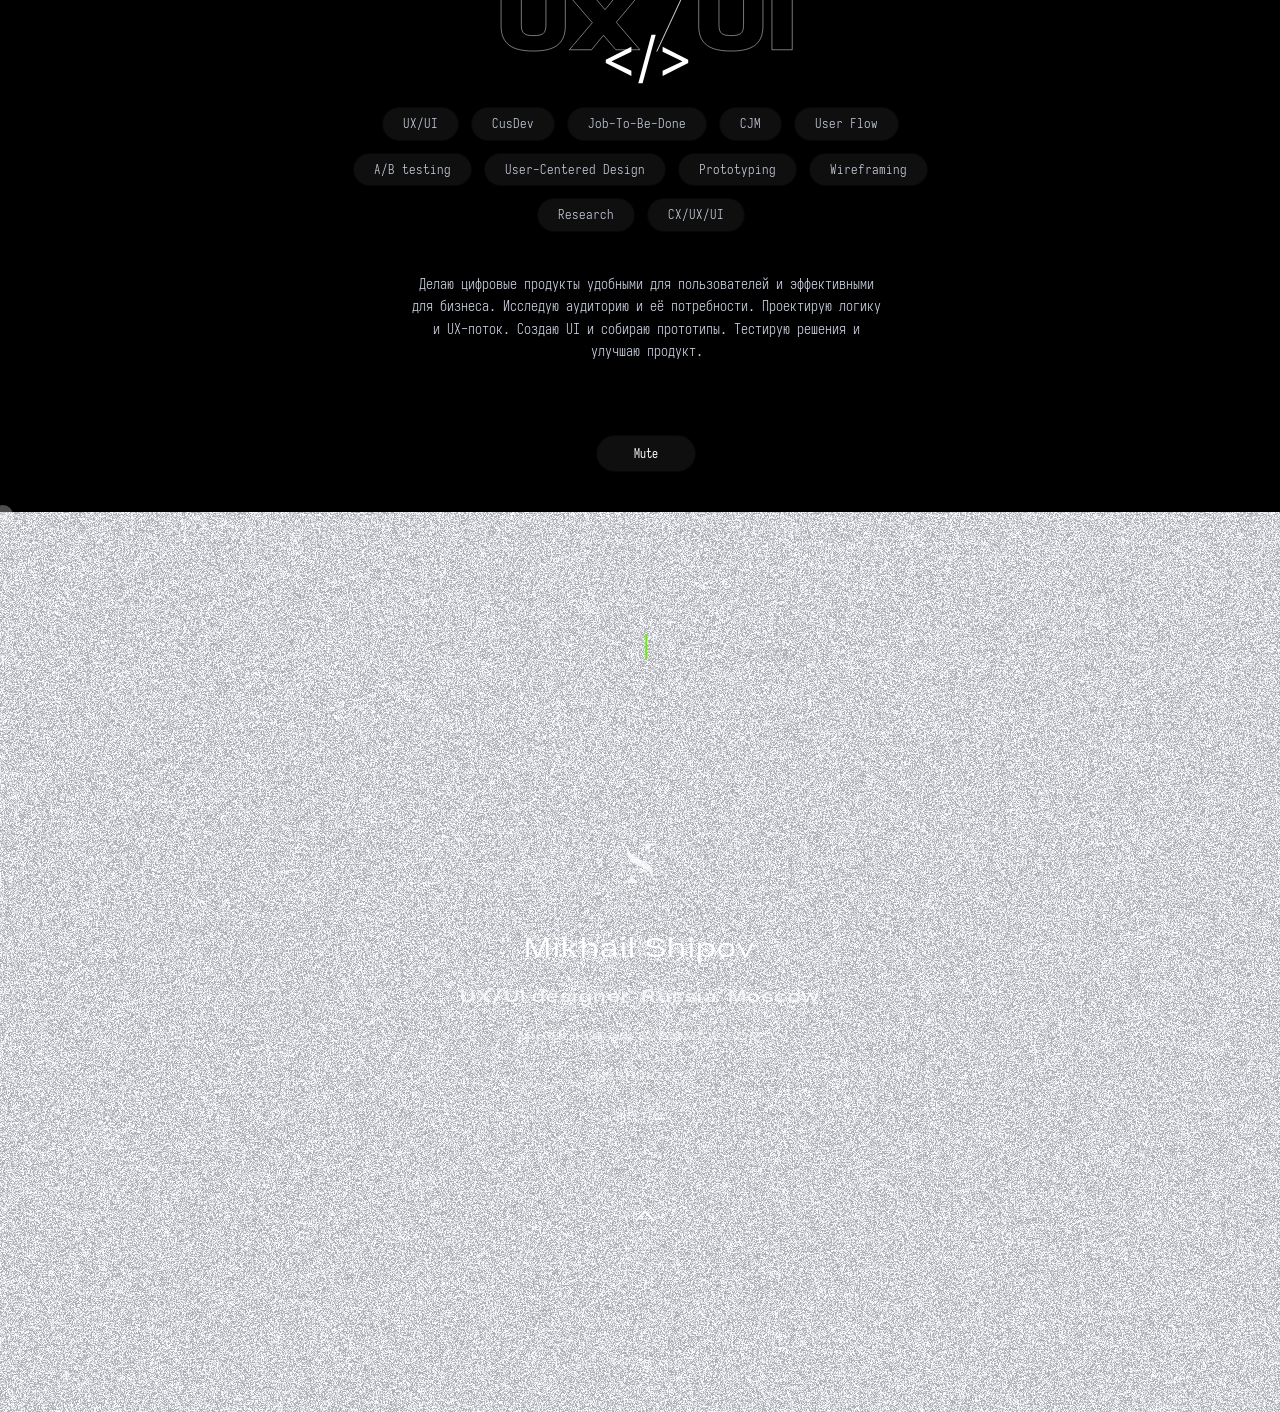
==== commit 9c5cca06: "fix" ====
--- a/index.html
+++ b/index.html
@@ -151,7 +151,7 @@
 
 			<div class="grid-overlay"></div>
 
-			<div class="wave"></div>
+			<div class="wave"></div>br
 
 			<div class="lines">
 				<div class="line"></div>
--- a/style.css
+++ b/style.css
@@ -1040,7 +1040,7 @@
     width: 100%;
     height: 100vh;
     opacity: .13;
-    background: url(img/vidos.gif) no-repeat;
+    background: url(img/vidos.jpg) no-repeat;
     background-size: cover;
     filter: brightness(1.5);
   }
@@ -1125,7 +1125,7 @@
     margin: auto;
     top: 20px;
     left: 20px;
-    transition-duration: 0.5s;
+    transition-duration: 0.6s;
     transform: scale(0.6);
     z-index: 2000;
   }
